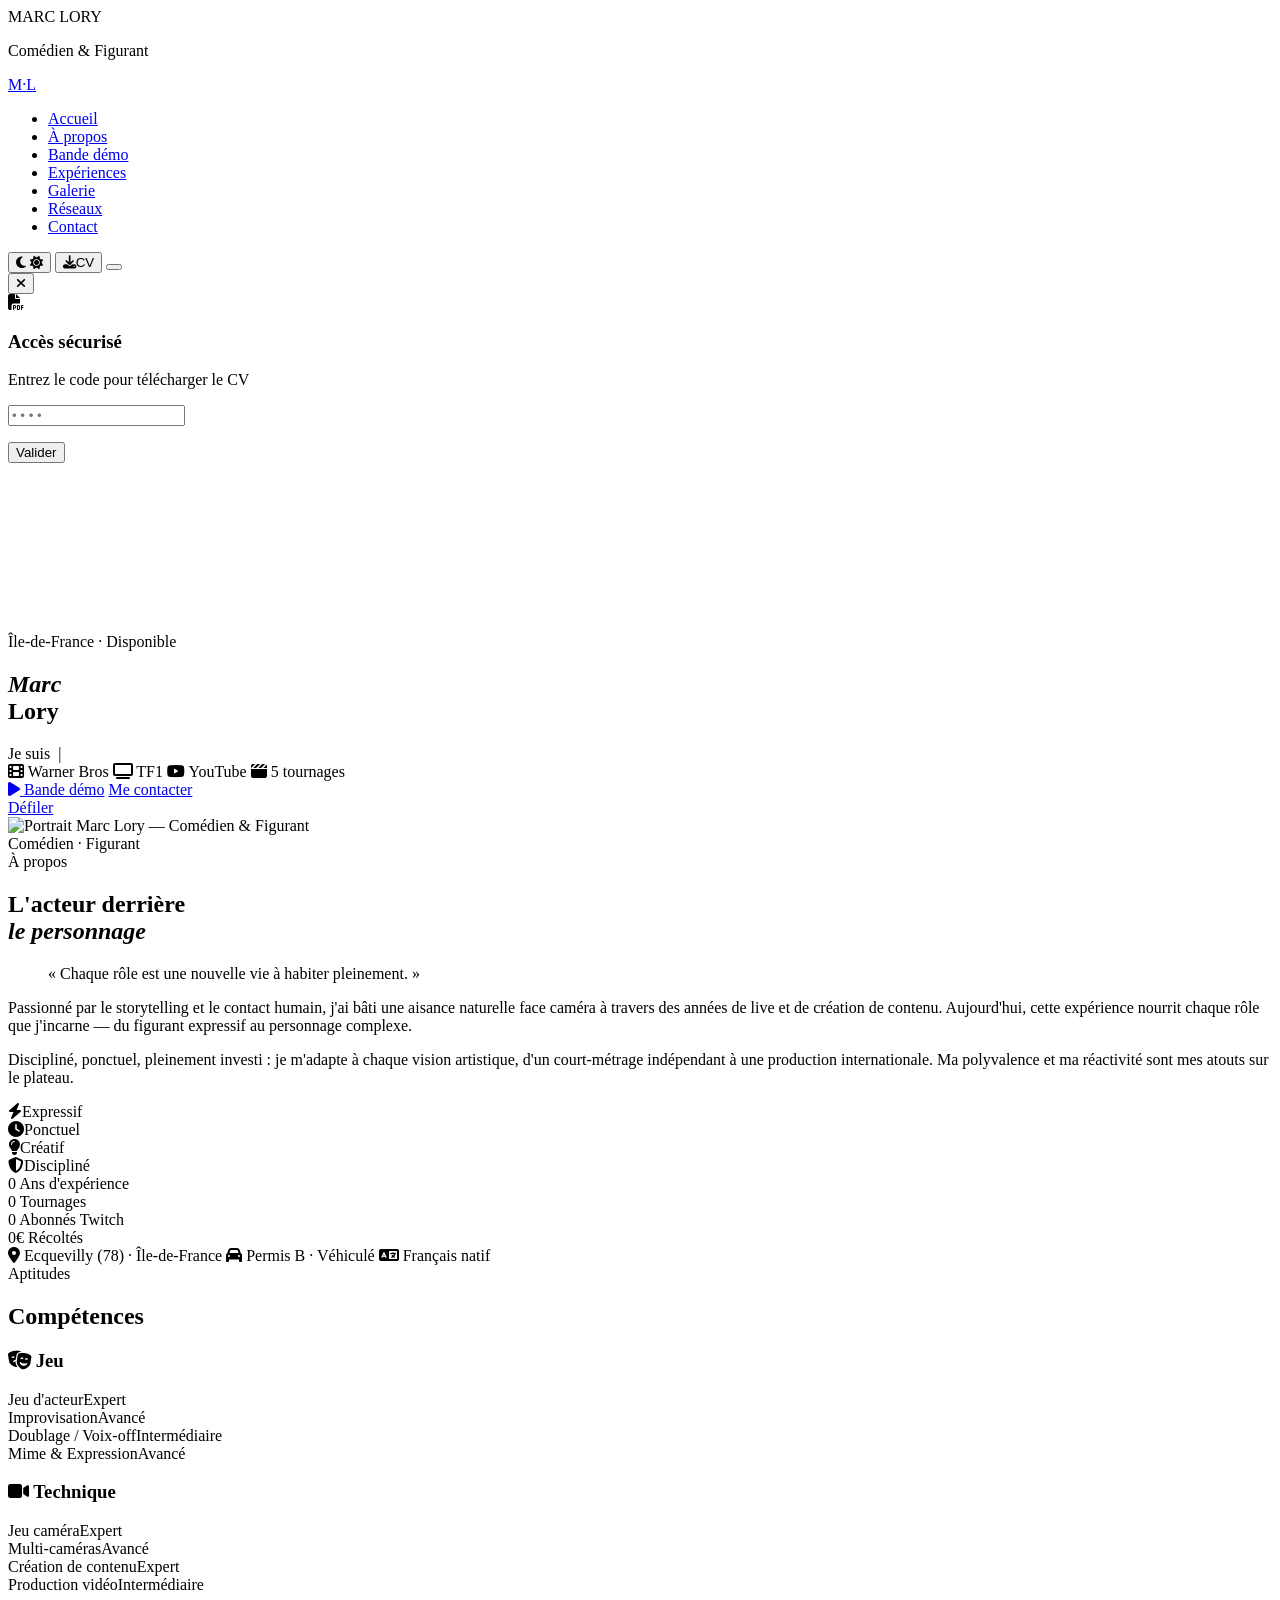
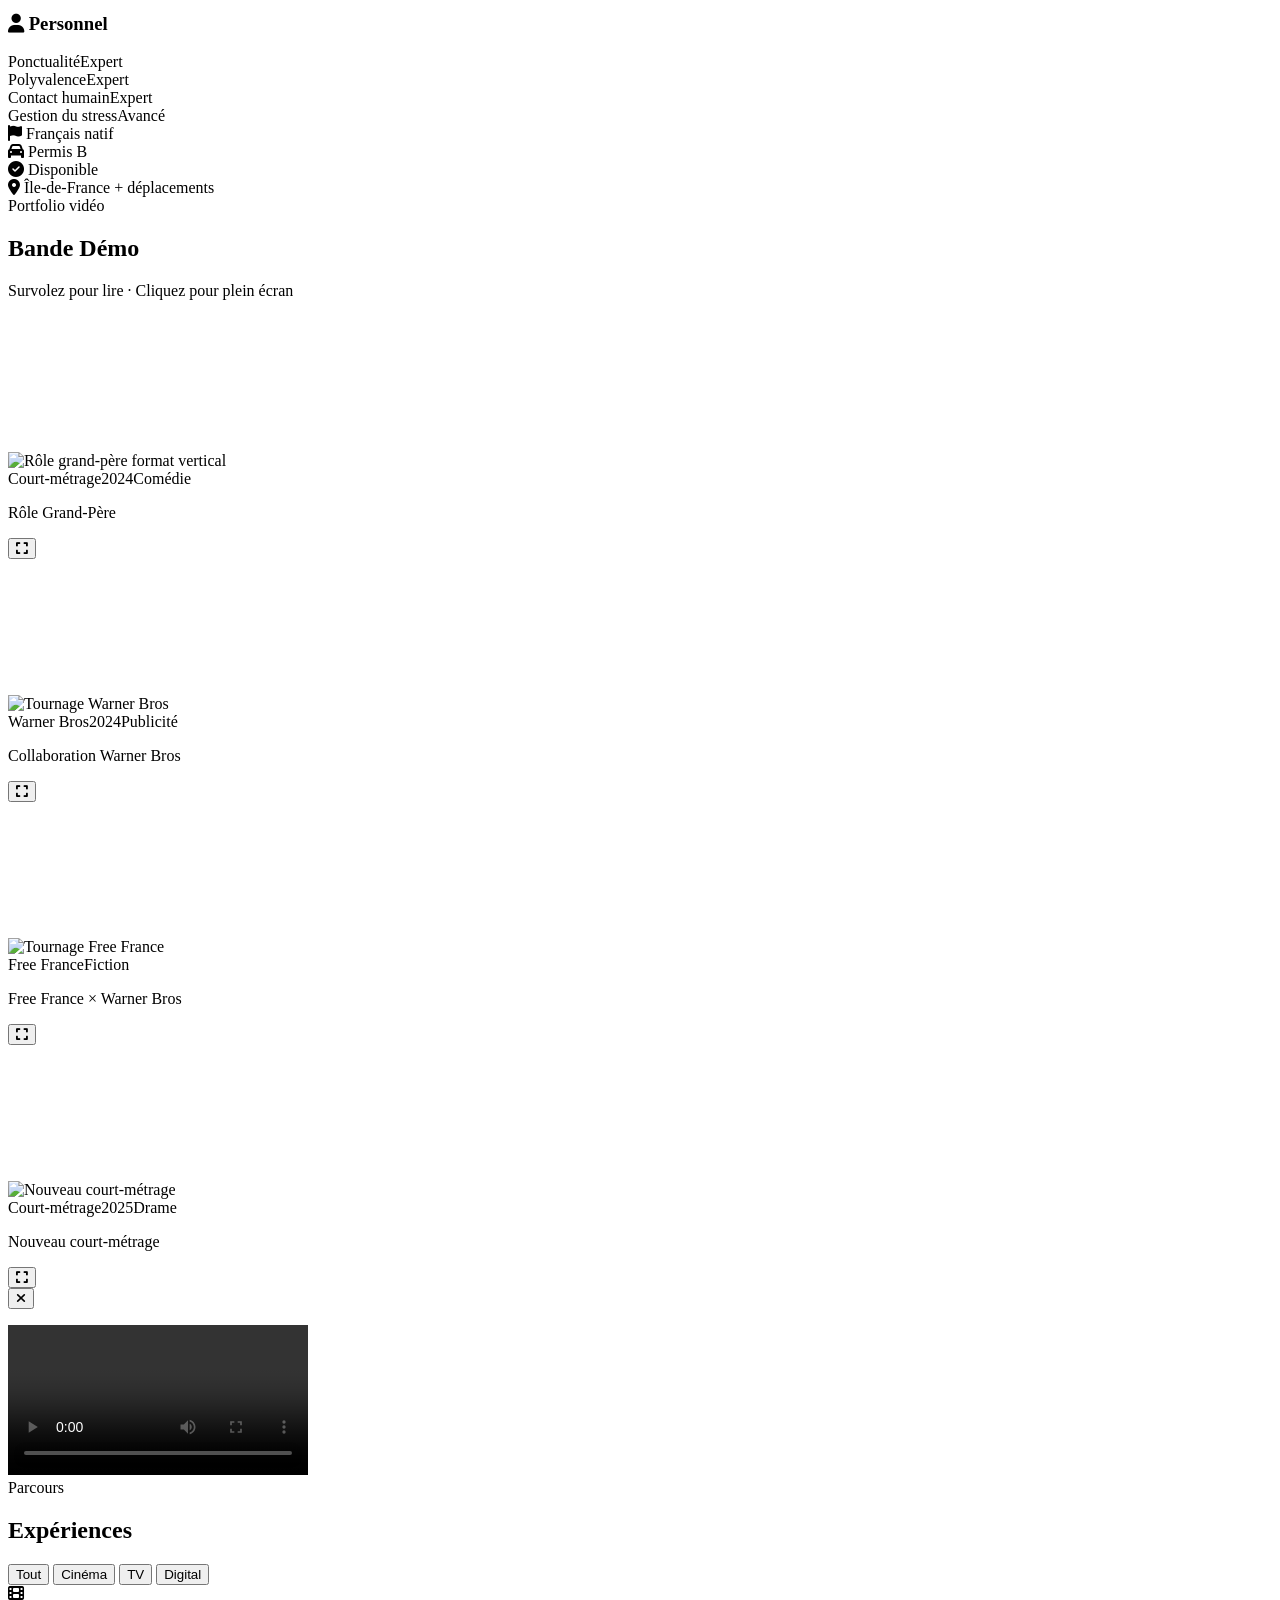
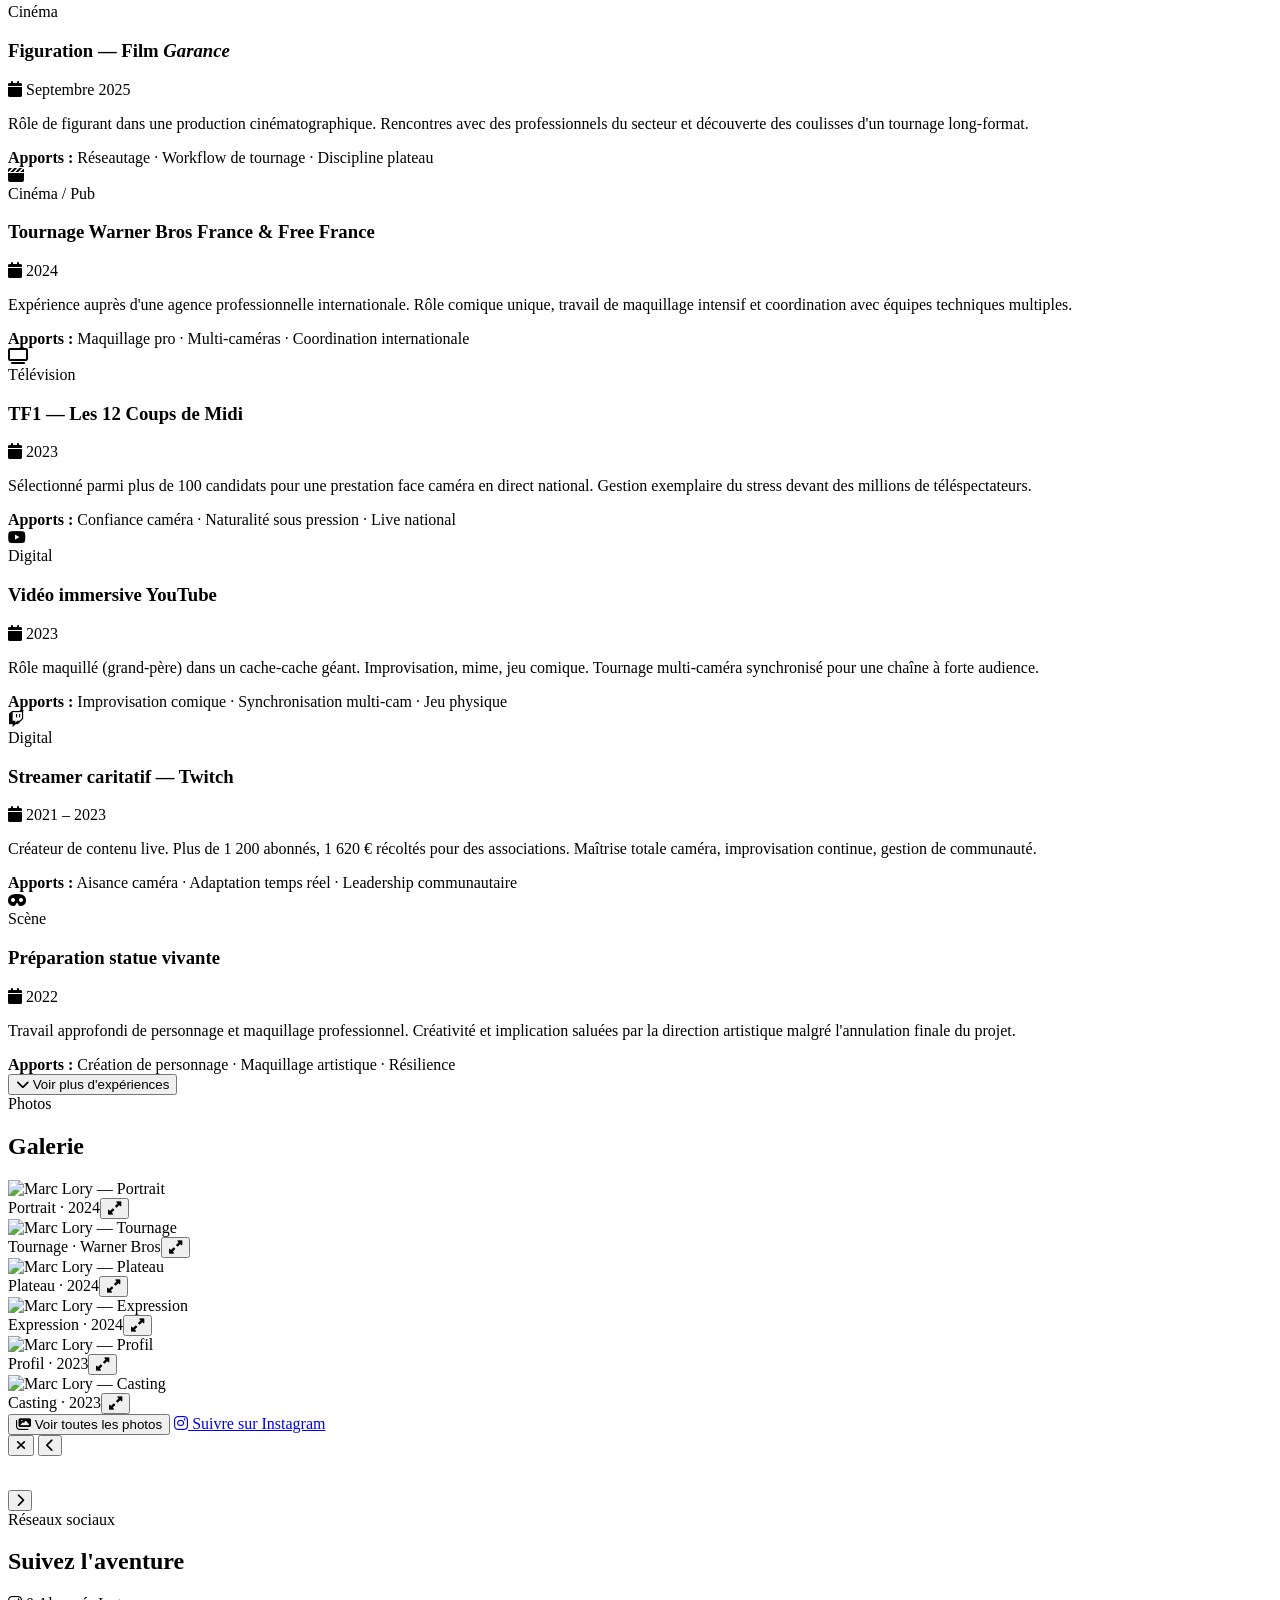
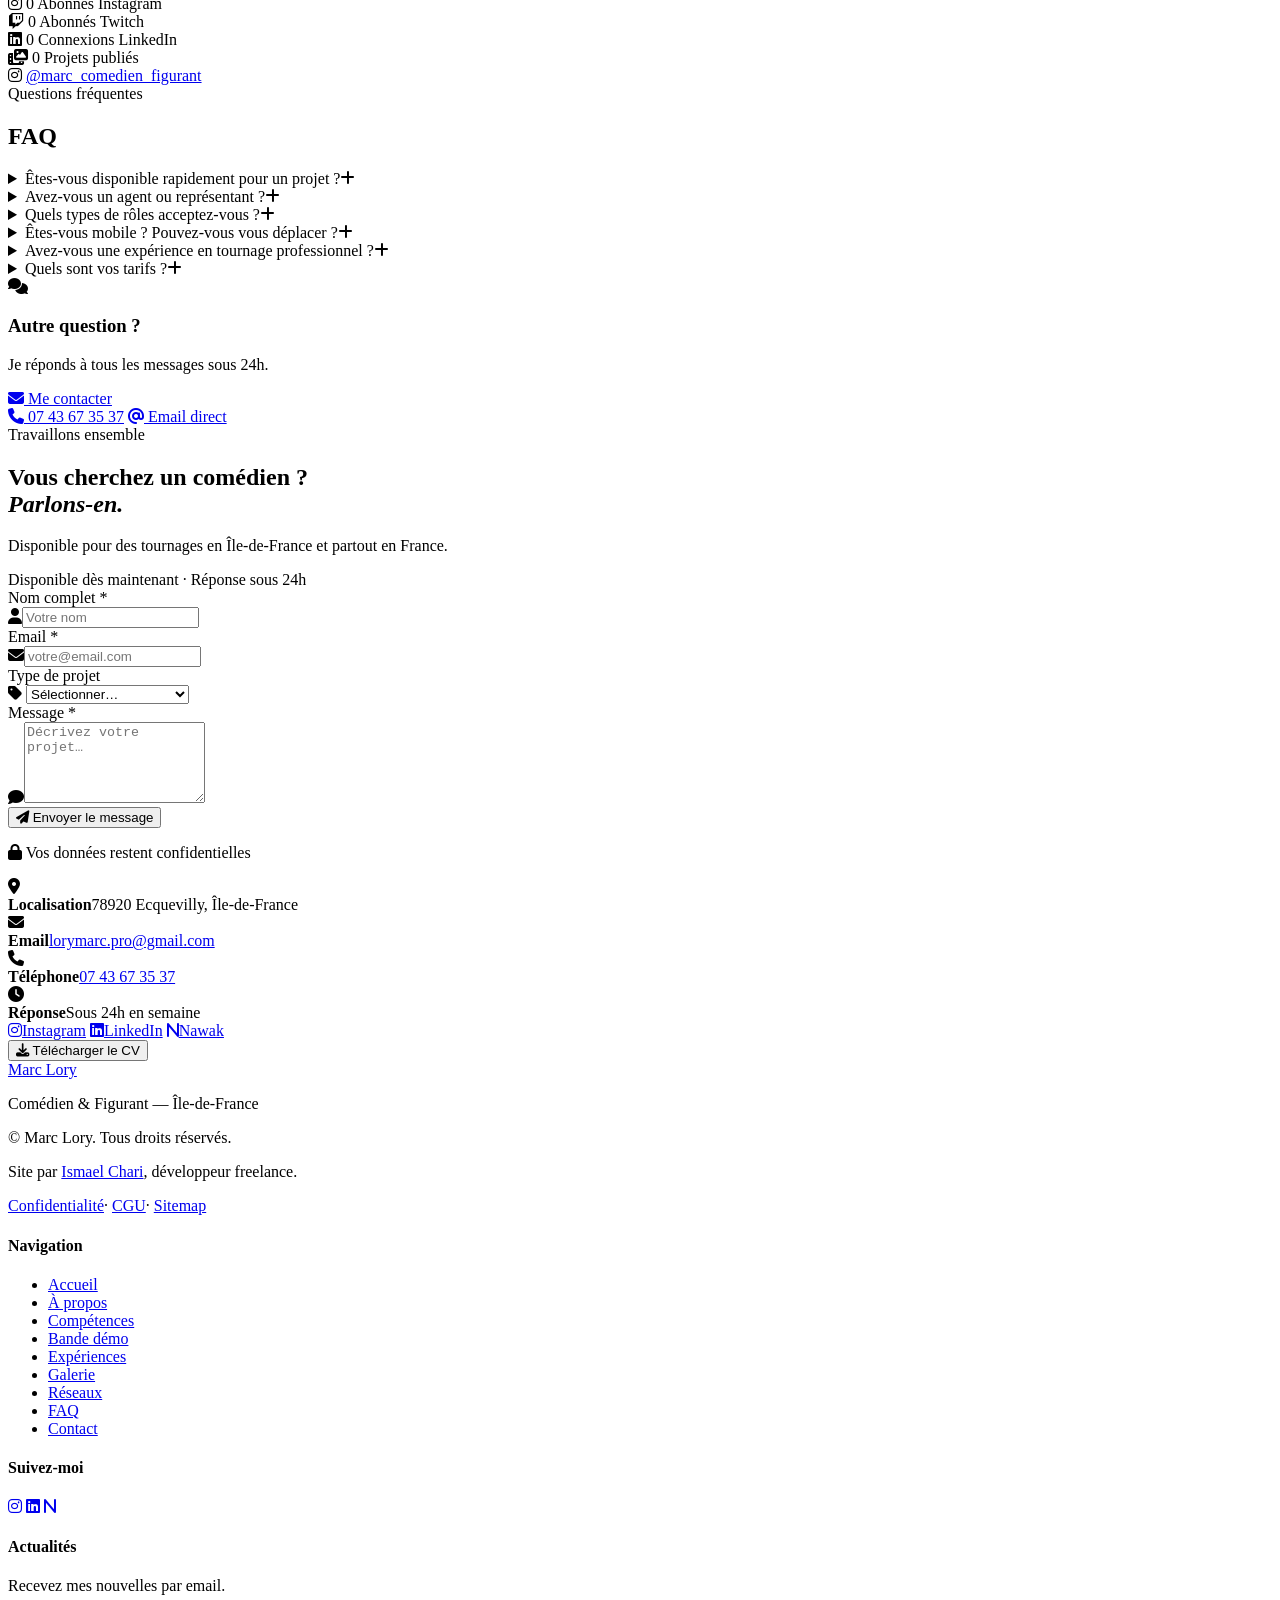
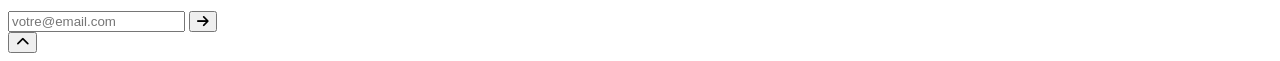
==== index.html @ 4b37d05a "Update index.html" ====
<!DOCTYPE html>
<html lang="fr">
<head>
  <!-- Google Tag Manager -->
  <script>(function(w,d,s,l,i){w[l]=w[l]||[];w[l].push({'gtm.start':new Date().getTime(),event:'gtm.js'});var f=d.getElementsByTagName(s)[0],j=d.createElement(s),dl=l!='dataLayer'?'&l='+l:'';j.async=true;j.src='https://www.googletagmanager.com/gtm.js?id='+i+dl;f.parentNode.insertBefore(j,f);})(window,document,'script','dataLayer','GTM-53H9HRQK');</script>

  <meta charset="UTF-8">
  <meta name="viewport" content="width=device-width, initial-scale=1.0">
  <title>Marc Lory — Comédien & Figurant | Site officiel</title>
  <meta name="description" content="Marc Lory, comédien et figurant basé en Île-de-France. Cinéma, publicité, TV. Expériences Warner Bros, TF1, YouTube.">
  <link rel="canonical" href="https://lory-marc.fr/">
  <link rel="shortcut icon" href="logo.webp" type="image/x-icon">

  <!-- OG / Twitter -->
  <meta property="og:title" content="Marc Lory — Comédien & Figurant">
  <meta property="og:description" content="Portfolio de Marc Lory, comédien et figurant. Expériences Warner Bros, TF1, cinéma indépendant.">
  <meta property="og:image" content="https://lory-marc.fr/Photo portrait - LORY Marc_1753948731388.jpg">
  <meta property="og:url" content="https://lory-marc.fr/">
  <meta property="og:type" content="website">
  <meta name="twitter:card" content="summary_large_image">

  <!-- Schema.org -->
  <script type="application/ld+json">{"@context":"https://schema.org","@type":"Person","name":"Marc Lory","jobTitle":"Comédien et Figurant","url":"https://lory-marc.fr","email":"lorymarc.pro@gmail.com","telephone":"+33743673537","address":{"@type":"PostalAddress","addressLocality":"Ecquevilly","postalCode":"78920","addressCountry":"FR"},"sameAs":["https://www.instagram.com/marc_comedien_figurant","https://www.linkedin.com/in/marc-l-938655214"]}</script>

  <!-- Fonts -->
  <link rel="preconnect" href="https://fonts.googleapis.com">
  <link rel="preconnect" href="https://fonts.gstatic.com" crossorigin>
  <link href="https://fonts.googleapis.com/css2?family=Playfair+Display:ital,wght@0,400;0,700;0,900;1,400;1,700&family=DM+Sans:wght@300;400;500;600&display=swap" rel="stylesheet">
  <link rel="stylesheet" href="https://cdnjs.cloudflare.com/ajax/libs/font-awesome/6.4.0/css/all.min.css">
  <link rel="stylesheet" href="style.css">
</head>
<body>
  <!-- GTM noscript -->
  <noscript><iframe src="https://www.googletagmanager.com/ns.html?id=GTM-53H9HRQK" height="0" width="0" style="display:none;visibility:hidden"></iframe></noscript>

  <!-- Custom cursor -->
  <div id="cursor-dot" aria-hidden="true"></div>
  <div id="cursor-ring" aria-hidden="true"></div>

  <!-- Loader -->
  <div id="loader" aria-hidden="true">
    <div class="loader-content">
      <div class="loader-name">
        <span class="ln-first">MARC</span>
        <span class="ln-sep" aria-hidden="true"></span>
        <span class="ln-last">LORY</span>
      </div>
      <div class="loader-bar-wrap"><div class="loader-bar-fill"></div></div>
      <p class="loader-sub">Comédien &amp; Figurant</p>
    </div>
  </div>

  <!-- Scroll progress -->
  <div class="scroll-progress" aria-hidden="true"></div>

  <!-- ═══════════════ NAVBAR ═══════════════ -->
  <header id="site-header">
    <nav class="navbar" role="navigation" aria-label="Navigation principale">
      <a href="#hero" class="nav-logo">
        <span class="nl-first">M</span><span class="nl-dot">·</span><span class="nl-last">L</span>
      </a>
      <ul class="nav-menu" role="list">
        <li><a href="#hero"        class="nav-link">Accueil</a></li>
        <li><a href="#about"       class="nav-link">À propos</a></li>
        <li><a href="#showreel"    class="nav-link">Bande démo</a></li>
        <li><a href="#experiences" class="nav-link">Expériences</a></li>
        <li><a href="#gallery"     class="nav-link">Galerie</a></li>
        <li><a href="#social"      class="nav-link">Réseaux</a></li>
        <li><a href="#contact"     class="nav-link">Contact</a></li>
      </ul>
      <div class="nav-actions">
        <button id="theme-toggle" class="icon-btn" aria-label="Changer le thème">
          <i class="fas fa-moon icon-dark"></i>
          <i class="fas fa-sun icon-light"></i>
        </button>
        <button id="cv-btn" class="btn btn-gold" aria-label="Télécharger CV">
          <i class="fas fa-download"></i><span>CV</span>
        </button>
        <button class="hamburger" aria-label="Menu" aria-expanded="false">
          <span></span><span></span><span></span>
        </button>
      </div>
    </nav>
  </header>

  <!-- CV Popup -->
  <div class="popup-overlay" id="popup-overlay" role="dialog" aria-modal="true" aria-labelledby="popup-title">
    <div class="popup">
      <button class="popup-close" id="popup-cancel" aria-label="Fermer"><i class="fas fa-times"></i></button>
      <div class="popup-icon"><i class="fas fa-file-pdf"></i></div>
      <h3 id="popup-title">Accès sécurisé</h3>
      <p>Entrez le code pour télécharger le CV</p>
      <input type="password" id="code-input" placeholder="• • • •" autocomplete="off" aria-label="Code d'accès">
      <p id="error-msg" role="alert" aria-live="polite"></p>
      <button id="popup-submit" class="btn btn-gold btn-full">Valider</button>
    </div>
  </div>
  <div id="toast-wrap" aria-live="polite"></div>

  <main>

    <!-- ═══════════════ 01 HERO ═══════════════ -->
    <section id="hero" class="hero">
      <div class="grain" aria-hidden="true"></div>
      <!-- Hero background: theatre image from Unsplash (libre de droits) as fallback, video if available -->
      <div class="hero-bg" aria-hidden="true">
        <img
          class="hero-bg-img"
          src="https://images.unsplash.com/photo-1503095396549-807759245b35?w=1920&q=80&auto=format&fit=crop"
          alt=""
          loading="eager"
        >
        <video class="hero-video" autoplay muted loop playsinline preload="none">
          <source src="grandpere.mp4" type="video/mp4">
        </video>
      </div>
      <div class="hero-overlay" aria-hidden="true"></div>
      <div class="hero-content">
        <p class="hero-eyebrow rh" style="--d:.1s">
          <span class="he-dot" aria-hidden="true"></span>Île-de-France · Disponible
        </p>
        <h1 class="hero-title rh" style="--d:.3s">
          <em>Marc</em><br><span class="ht-last">Lory</span>
        </h1>
        <div class="hero-typewriter rh" style="--d:.55s">
          <span class="tw-prefix">Je suis&nbsp;</span>
          <span id="tw-text"></span><span class="tw-cursor" aria-hidden="true">|</span>
        </div>
        <div class="hero-badges rh" style="--d:.8s">
          <span class="badge"><i class="fas fa-film"></i> Warner Bros</span>
          <span class="badge"><i class="fas fa-tv"></i> TF1</span>
          <span class="badge"><i class="fab fa-youtube"></i> YouTube</span>
          <span class="badge"><i class="fas fa-clapperboard"></i> 5 tournages</span>
        </div>
        <div class="hero-cta rh" style="--d:1.05s">
          <a href="#showreel" class="btn btn-gold btn-lg"><i class="fas fa-play"></i> Bande démo</a>
          <a href="#contact" class="btn btn-ghost btn-lg">Me contacter</a>
        </div>
      </div>
      <a href="#about" class="hero-scroll" aria-label="Défiler vers À propos">
        <span>Défiler</span>
        <div class="hs-line"></div>
        <div class="hs-arrow" aria-hidden="true"></div>
      </a>
    </section>

    <!-- ═══════════════ 02 ABOUT ═══════════════ -->
    <section id="about" class="about-section">
      <div class="about-inner container">
        <!-- Photo -->
        <div class="about-visual reveal">
          <div class="about-photo-frame">
            <img
              src="Photo portrait - LORY Marc_1753948731388.jpg"
              alt="Portrait Marc Lory — Comédien & Figurant"
              loading="lazy"
              width="480"
              height="600"
            >
            <div class="apf-line apf-line-v" aria-hidden="true"></div>
            <div class="apf-line apf-line-h" aria-hidden="true"></div>
            <div class="apf-label" aria-hidden="true">Comédien · Figurant</div>
          </div>
        </div>

        <!-- Text -->
        <div class="about-text reveal" data-delay="120">
          <span class="section-label">À propos</span>
          <h2>L'acteur derrière<br><em>le personnage</em></h2>
          <blockquote class="about-quote">
            « Chaque rôle est une nouvelle vie à habiter pleinement. »
          </blockquote>
          <p class="about-bio">
            Passionné par le storytelling et le contact humain, j'ai bâti une aisance naturelle face caméra à travers des années de live et de création de contenu. Aujourd'hui, cette expérience nourrit chaque rôle que j'incarne — du figurant expressif au personnage complexe.
          </p>
          <p class="about-bio">
            Discipliné, ponctuel, pleinement investi : je m'adapte à chaque vision artistique, d'un court-métrage indépendant à une production internationale. Ma polyvalence et ma réactivité sont mes atouts sur le plateau.
          </p>

          <!-- Traits -->
          <div class="about-traits">
            <div class="trait"><i class="fas fa-bolt"></i><span>Expressif</span></div>
            <div class="trait"><i class="fas fa-clock"></i><span>Ponctuel</span></div>
            <div class="trait"><i class="fas fa-lightbulb"></i><span>Créatif</span></div>
            <div class="trait"><i class="fas fa-shield-alt"></i><span>Discipliné</span></div>
          </div>

          <!-- Stats -->
          <div class="about-stats">
            <div class="stat-item">
              <span class="stat-num" data-target="3">0</span>
              <span class="stat-lbl">Ans d'expérience</span>
            </div>
            <div class="stat-sep" aria-hidden="true"></div>
            <div class="stat-item">
              <span class="stat-num" data-target="5">0</span>
              <span class="stat-lbl">Tournages</span>
            </div>
            <div class="stat-sep" aria-hidden="true"></div>
            <div class="stat-item">
              <span class="stat-num" data-target="1200">0</span>
              <span class="stat-lbl">Abonnés Twitch</span>
            </div>
            <div class="stat-sep" aria-hidden="true"></div>
            <div class="stat-item">
              <span class="stat-num" data-target="1960">0</span><span class="stat-euro">€</span>
              <span class="stat-lbl">Récoltés</span>
            </div>
          </div>

          <!-- Meta -->
          <div class="about-meta">
            <span><i class="fas fa-map-marker-alt"></i> Ecquevilly (78) · Île-de-France</span>
            <span><i class="fas fa-car"></i> Permis B · Véhiculé</span>
            <span><i class="fas fa-language"></i> Français natif</span>
          </div>
        </div>
      </div>
    </section>

    <!-- ═══════════════ 03 SKILLS ═══════════════ -->
    <section id="skills" class="section skills-section">
      <div class="container">
        <div class="section-header reveal">
          <span class="section-label">Aptitudes</span>
          <h2>Compétences</h2>
        </div>
        <div class="skills-cols">
          <div class="skills-col reveal">
            <h3 class="skills-col-title"><i class="fas fa-theater-masks"></i> Jeu</h3>
            <div class="skill-tag-grid">
              <div class="skill-tag" data-detail="Interprétation de personnages complexes, travail d'incarnation profond.">
                <span class="st-name">Jeu d'acteur</span><span class="st-level expert">Expert</span>
              </div>
              <div class="skill-tag" data-detail="Réactivité et créativité spontanée sur plateau.">
                <span class="st-name">Improvisation</span><span class="st-level avance">Avancé</span>
              </div>
              <div class="skill-tag" data-detail="Voix posée, articulation claire, registres variés.">
                <span class="st-name">Doublage / Voix-off</span><span class="st-level inter">Intermédiaire</span>
              </div>
              <div class="skill-tag" data-detail="Expressions faciales, corps comme outil narratif.">
                <span class="st-name">Mime & Expression</span><span class="st-level avance">Avancé</span>
              </div>
            </div>
          </div>
          <div class="skills-col reveal" data-delay="100">
            <h3 class="skills-col-title"><i class="fas fa-video"></i> Technique</h3>
            <div class="skill-tag-grid">
              <div class="skill-tag" data-detail="Maîtrise des codes caméra, placement, axe, regards.">
                <span class="st-name">Jeu caméra</span><span class="st-level expert">Expert</span>
              </div>
              <div class="skill-tag" data-detail="Gestion de plusieurs flux caméra simultanément.">
                <span class="st-name">Multi-caméras</span><span class="st-level avance">Avancé</span>
              </div>
              <div class="skill-tag" data-detail="Création, montage, diffusion live de contenu vidéo.">
                <span class="st-name">Création de contenu</span><span class="st-level expert">Expert</span>
              </div>
              <div class="skill-tag" data-detail="Connaissance des workflows de tournage professionnel.">
                <span class="st-name">Production vidéo</span><span class="st-level inter">Intermédiaire</span>
              </div>
            </div>
          </div>
          <div class="skills-col reveal" data-delay="200">
            <h3 class="skills-col-title"><i class="fas fa-user"></i> Personnel</h3>
            <div class="skill-tag-grid">
              <div class="skill-tag" data-detail="Toujours à l'heure, fiable en toutes circonstances.">
                <span class="st-name">Ponctualité</span><span class="st-level expert">Expert</span>
              </div>
              <div class="skill-tag" data-detail="Capacité à s'adapter à tout contexte, rôle ou équipe.">
                <span class="st-name">Polyvalence</span><span class="st-level expert">Expert</span>
              </div>
              <div class="skill-tag" data-detail="Interaction naturelle, gestion de communauté live.">
                <span class="st-name">Contact humain</span><span class="st-level expert">Expert</span>
              </div>
              <div class="skill-tag" data-detail="Résistance au stress, concentration sous pression.">
                <span class="st-name">Gestion du stress</span><span class="st-level avance">Avancé</span>
              </div>
            </div>
          </div>
        </div>
        <div class="skills-infos reveal">
          <div class="info-pill"><i class="fas fa-flag"></i> Français natif</div>
          <div class="info-pill"><i class="fas fa-car"></i> Permis B</div>
          <div class="info-pill"><i class="fas fa-check-circle"></i> Disponible</div>
          <div class="info-pill"><i class="fas fa-map-marker-alt"></i> Île-de-France + déplacements</div>
        </div>
        <div class="skill-tooltip" id="skill-tooltip" aria-live="polite"></div>
      </div>
    </section>

    <!-- ═══════════════ 04 SHOWREEL / BANDE DÉMO ═══════════════ -->
    <section id="showreel" class="section showreel-section">
      <div class="container">
        <div class="section-header reveal">
          <span class="section-label">Portfolio vidéo</span>
          <h2>Bande Démo</h2>
        </div>
        <p class="section-intro reveal">Survolez pour lire · Cliquez pour plein écran</p>
      </div>
      <div class="bento-grid reveal">
        <!-- Tall item -->
        <div class="bento-item bento-tall" data-video="grandpere.mp4" data-title="Rôle Grand-Père" data-tags="Court-métrage · 2024 · Comédie">
          <img src="minia-insta.jpg" alt="Rôle grand-père format vertical" loading="lazy" class="bento-thumb">
          <video src="grandpere.mp4" class="bento-video" loop muted playsinline preload="none"></video>
          <div class="bento-overlay">
            <div class="bento-tags"><span>Court-métrage</span><span>2024</span><span>Comédie</span></div>
            <p class="bento-title">Rôle Grand-Père</p>
            <button class="bento-play" aria-label="Voir en plein écran"><i class="fas fa-expand"></i></button>
          </div>
        </div>
        <!-- Mid items -->
        <div class="bento-item bento-mid" data-video="videolarge2.mp4" data-title="Collaboration Warner Bros" data-tags="Warner Bros · 2024 · Publicité">
          <img src="1image.jpg" alt="Tournage Warner Bros" loading="lazy" class="bento-thumb">
          <video src="videolarge2.mp4" class="bento-video" loop muted playsinline preload="none"></video>
          <div class="bento-overlay">
            <div class="bento-tags"><span>Warner Bros</span><span>2024</span><span>Publicité</span></div>
            <p class="bento-title">Collaboration Warner Bros</p>
            <button class="bento-play" aria-label="Voir en plein écran"><i class="fas fa-expand"></i></button>
          </div>
        </div>
        <div class="bento-item bento-mid" data-video="videolarge1.mp4" data-title="Free France × Warner Bros" data-tags="Free · Warner Bros · Fiction">
          <img src="2image.jpeg" alt="Tournage Free France" loading="lazy" class="bento-thumb">
          <video src="videolarge1.mp4" class="bento-video" loop muted playsinline preload="none"></video>
          <div class="bento-overlay">
            <div class="bento-tags"><span>Free France</span><span>Fiction</span></div>
            <p class="bento-title">Free France × Warner Bros</p>
            <button class="bento-play" aria-label="Voir en plein écran"><i class="fas fa-expand"></i></button>
          </div>
        </div>
        <!-- Wide item -->
        <div class="bento-item bento-wide" data-video="grandpere.mp4" data-title="Nouveau court-métrage" data-tags="Court-métrage · 2025 · Drame">
          <img src="minia-insta.jpg" alt="Nouveau court-métrage" loading="lazy" class="bento-thumb">
          <video src="grandpere.mp4" class="bento-video" loop muted playsinline preload="none"></video>
          <div class="bento-overlay">
            <div class="bento-tags"><span>Court-métrage</span><span>2025</span><span>Drame</span></div>
            <p class="bento-title">Nouveau court-métrage</p>
            <button class="bento-play" aria-label="Voir en plein écran"><i class="fas fa-expand"></i></button>
          </div>
        </div>
      </div>

      <!-- Video lightbox -->
      <div id="video-lb" role="dialog" aria-modal="true" aria-label="Lecteur vidéo">
        <button class="vlb-close" id="vlb-close" aria-label="Fermer"><i class="fas fa-times"></i></button>
        <div class="vlb-inner">
          <p class="vlb-title" id="vlb-title"></p>
          <div class="vlb-tags" id="vlb-tags"></div>
          <video id="vlb-video" controls playsinline></video>
        </div>
      </div>
    </section>

    <!-- ═══════════════ 05 EXPERIENCES ═══════════════ -->
    <section id="experiences" class="section exp-section">
      <div class="container">
        <div class="section-header reveal">
          <span class="section-label">Parcours</span>
          <h2>Expériences</h2>
        </div>
        <div class="exp-filters reveal">
          <button class="filter-btn active" data-filter="all">Tout</button>
          <button class="filter-btn" data-filter="cinema">Cinéma</button>
          <button class="filter-btn" data-filter="tv">TV</button>
          <button class="filter-btn" data-filter="digital">Digital</button>
        </div>
        <div class="timeline" id="timeline">
          <div class="timeline-line" aria-hidden="true"></div>

          <article class="tl-item reveal" data-cat="cinema">
            <div class="tl-marker"><i class="fas fa-film"></i></div>
            <div class="tl-card">
              <span class="tl-badge cinema">Cinéma</span>
              <h3>Figuration — Film <em>Garance</em></h3>
              <time class="tl-date"><i class="fas fa-calendar"></i> Septembre 2025</time>
              <p>Rôle de figurant dans une production cinématographique. Rencontres avec des professionnels du secteur et découverte des coulisses d'un tournage long-format.</p>
              <div class="tl-learn"><strong>Apports :</strong> Réseautage · Workflow de tournage · Discipline plateau</div>
            </div>
          </article>

          <article class="tl-item reveal" data-cat="cinema" data-delay="80">
            <div class="tl-marker"><i class="fas fa-clapperboard"></i></div>
            <div class="tl-card">
              <span class="tl-badge cinema">Cinéma / Pub</span>
              <h3>Tournage Warner Bros France &amp; Free France</h3>
              <time class="tl-date"><i class="fas fa-calendar"></i> 2024</time>
              <p>Expérience auprès d'une agence professionnelle internationale. Rôle comique unique, travail de maquillage intensif et coordination avec équipes techniques multiples.</p>
              <div class="tl-learn"><strong>Apports :</strong> Maquillage pro · Multi-caméras · Coordination internationale</div>
            </div>
          </article>

          <article class="tl-item reveal" data-cat="tv" data-delay="160">
            <div class="tl-marker"><i class="fas fa-tv"></i></div>
            <div class="tl-card">
              <span class="tl-badge tv">Télévision</span>
              <h3>TF1 — Les 12 Coups de Midi</h3>
              <time class="tl-date"><i class="fas fa-calendar"></i> 2023</time>
              <p>Sélectionné parmi plus de 100 candidats pour une prestation face caméra en direct national. Gestion exemplaire du stress devant des millions de téléspectateurs.</p>
              <div class="tl-learn"><strong>Apports :</strong> Confiance caméra · Naturalité sous pression · Live national</div>
            </div>
          </article>

          <article class="tl-item reveal" data-cat="digital" data-delay="240">
            <div class="tl-marker"><i class="fab fa-youtube"></i></div>
            <div class="tl-card">
              <span class="tl-badge digital">Digital</span>
              <h3>Vidéo immersive YouTube</h3>
              <time class="tl-date"><i class="fas fa-calendar"></i> 2023</time>
              <p>Rôle maquillé (grand-père) dans un cache-cache géant. Improvisation, mime, jeu comique. Tournage multi-caméra synchronisé pour une chaîne à forte audience.</p>
              <div class="tl-learn"><strong>Apports :</strong> Improvisation comique · Synchronisation multi-cam · Jeu physique</div>
            </div>
          </article>

          <article class="tl-item reveal tl-hidden" data-cat="digital" data-delay="320">
            <div class="tl-marker"><i class="fab fa-twitch"></i></div>
            <div class="tl-card">
              <span class="tl-badge digital">Digital</span>
              <h3>Streamer caritatif — Twitch</h3>
              <time class="tl-date"><i class="fas fa-calendar"></i> 2021 – 2023</time>
              <p>Créateur de contenu live. Plus de 1 200 abonnés, 1 620 € récoltés pour des associations. Maîtrise totale caméra, improvisation continue, gestion de communauté.</p>
              <div class="tl-learn"><strong>Apports :</strong> Aisance caméra · Adaptation temps réel · Leadership communautaire</div>
            </div>
          </article>

          <article class="tl-item reveal tl-hidden" data-cat="cinema" data-delay="400">
            <div class="tl-marker"><i class="fas fa-mask"></i></div>
            <div class="tl-card">
              <span class="tl-badge cinema">Scène</span>
              <h3>Préparation statue vivante</h3>
              <time class="tl-date"><i class="fas fa-calendar"></i> 2022</time>
              <p>Travail approfondi de personnage et maquillage professionnel. Créativité et implication saluées par la direction artistique malgré l'annulation finale du projet.</p>
              <div class="tl-learn"><strong>Apports :</strong> Création de personnage · Maquillage artistique · Résilience</div>
            </div>
          </article>
        </div>
        <div class="exp-more reveal">
          <button id="exp-more-btn" class="btn btn-outline">
            <i class="fas fa-chevron-down"></i> Voir plus d'expériences
          </button>
        </div>
      </div>
    </section>

    <!-- ═══════════════ 06 GALLERY ═══════════════ -->
    <section id="gallery" class="section gallery-section">
      <div class="container">
        <div class="section-header reveal">
          <span class="section-label">Photos</span>
          <h2>Galerie</h2>
        </div>
      </div>
      <div class="gallery-grid" id="gallery-grid">
        <div class="gallery-item reveal gi-tall"   data-index="0"><img src="1.jpg"          alt="Marc Lory — Portrait"    loading="lazy"><div class="gi-overlay"><span>Portrait · 2024</span><button class="gi-zoom" data-index="0" aria-label="Agrandir"><i class="fas fa-expand-alt"></i></button></div></div>
        <div class="gallery-item reveal gi-wide"   data-index="1" data-delay="60"><img src="2.jpg"   alt="Marc Lory — Tournage"    loading="lazy"><div class="gi-overlay"><span>Tournage · Warner Bros</span><button class="gi-zoom" data-index="1" aria-label="Agrandir"><i class="fas fa-expand-alt"></i></button></div></div>
        <div class="gallery-item reveal gi-square" data-index="2" data-delay="90"><img src="3.jpg"   alt="Marc Lory — Plateau"     loading="lazy"><div class="gi-overlay"><span>Plateau · 2024</span><button class="gi-zoom" data-index="2" aria-label="Agrandir"><i class="fas fa-expand-alt"></i></button></div></div>
        <div class="gallery-item reveal gi-square gallery-hidden" data-index="3" data-delay="80"><img src="4.jpg"  alt="Marc Lory — Expression"  loading="lazy"><div class="gi-overlay"><span>Expression · 2024</span><button class="gi-zoom" data-index="3" aria-label="Agrandir"><i class="fas fa-expand-alt"></i></button></div></div>
        <div class="gallery-item reveal gi-tall   gallery-hidden" data-index="4" data-delay="140"><img src="5.jpg" alt="Marc Lory — Profil"       loading="lazy"><div class="gi-overlay"><span>Profil · 2023</span><button class="gi-zoom" data-index="4" aria-label="Agrandir"><i class="fas fa-expand-alt"></i></button></div></div>
        <div class="gallery-item reveal gi-wide   gallery-hidden" data-index="5" data-delay="180"><img src="6.jpg" alt="Marc Lory — Casting"      loading="lazy"><div class="gi-overlay"><span>Casting · 2023</span><button class="gi-zoom" data-index="5" aria-label="Agrandir"><i class="fas fa-expand-alt"></i></button></div></div>
      </div>
      <div class="gallery-actions container reveal">
        <button id="gallery-more-btn" class="btn btn-outline"><i class="fas fa-images"></i> Voir toutes les photos</button>
        <a href="https://www.instagram.com/marc_comedien_figurant" target="_blank" rel="noopener" class="btn btn-insta"><i class="fab fa-instagram"></i> Suivre sur Instagram</a>
      </div>
    </section>

    <!-- Photo lightbox -->
    <div id="lightbox" role="dialog" aria-modal="true" aria-label="Galerie photo">
      <button class="lb-close" id="lb-close" aria-label="Fermer"><i class="fas fa-times"></i></button>
      <button class="lb-prev"  id="lb-prev"  aria-label="Précédent"><i class="fas fa-chevron-left"></i></button>
      <div class="lb-content">
        <img id="lb-img" src="" alt="">
        <p class="lb-counter" id="lb-counter"></p>
      </div>
      <button class="lb-next"  id="lb-next"  aria-label="Suivant"><i class="fas fa-chevron-right"></i></button>
    </div>

    <!-- ═══════════════ 07 SOCIAL / INSTAGRAM ═══════════════ -->
    <section id="social" class="section social-section">
      <div class="container">
        <div class="section-header reveal">
          <span class="section-label">Réseaux sociaux</span>
          <h2>Suivez l'aventure</h2>
        </div>

        <!-- Counters -->
        <div class="social-counters reveal">
          <div class="sc-card">
            <i class="fab fa-instagram sc-icon"></i>
            <span class="sc-num" data-target="33">0</span>
            <span class="sc-lbl">Abonnés Instagram</span>
          </div>
          <div class="sc-card">
            <i class="fab fa-twitch sc-icon"></i>
            <span class="sc-num" data-target="1200">0</span>
            <span class="sc-lbl">Abonnés Twitch</span>
          </div>
          <div class="sc-card">
            <i class="fab fa-linkedin sc-icon"></i>
            <span class="sc-num" data-target="300">0</span>
            <span class="sc-lbl">Connexions LinkedIn</span>
          </div>
          <div class="sc-card">
            <i class="fas fa-photo-film sc-icon"></i>
            <span class="sc-num" data-target="4">0</span>
            <span class="sc-lbl">Projets publiés</span>
          </div>
        </div>

        <!-- Instagram feed real posts -->
        <div class="insta-feed reveal">
          <div class="insta-header">
            <i class="fab fa-instagram"></i>
            <a href="https://www.instagram.com/marc_comedien_figurant" target="_blank" rel="noopener">@marc_comedien_figurant</a>
          </div>
          <!-- Elfsight Instagram Feed | Untitled Instagram Feed -->
          <script src="https://elfsightcdn.com/platform.js" async></script>
          <div class="elfsight-app-fa7228fc-3eec-44c4-848d-fa5121a30666" data-elfsight-app-lazy></div>
        </div>
      </div>
    </section>

    <!-- ═══════════════ 09 FAQ ═══════════════ -->
    <section id="faq" class="section faq-section">
      <div class="container">
        <div class="section-header reveal">
          <span class="section-label">Questions fréquentes</span>
          <h2>FAQ</h2>
        </div>
        <div class="faq-grid">
          <div class="faq-list reveal">
            <details class="faq-item">
              <summary class="faq-q">Êtes-vous disponible rapidement pour un projet ?<span class="faq-icon" aria-hidden="true"><i class="fas fa-plus"></i></span></summary>
              <div class="faq-a"><p>Oui, je suis disponible pour des projets à très court préavis. Je peux me libérer en 24 à 48h selon les besoins du tournage. Contactez-moi directement pour vérifier mes disponibilités précises.</p></div>
            </details>
            <details class="faq-item">
              <summary class="faq-q">Avez-vous un agent ou représentant ?<span class="faq-icon" aria-hidden="true"><i class="fas fa-plus"></i></span></summary>
              <div class="faq-a"><p>Je travaille actuellement en direct via mon profil Nawak et ce portfolio. Je suis joignable directement par email ou téléphone pour toute proposition, ce qui facilite les échanges et accélère la prise de décision.</p></div>
            </details>
            <details class="faq-item">
              <summary class="faq-q">Quels types de rôles acceptez-vous ?<span class="faq-icon" aria-hidden="true"><i class="fas fa-plus"></i></span></summary>
              <div class="faq-a"><p>Je suis polyvalent : figuration simple, rôles avec texte, rôles comiques, dramatiques, doublure. Cinéma, télévision, publicité, web et événementiel. Aucun projet n'est trop petit ou trop grand.</p></div>
            </details>
            <details class="faq-item">
              <summary class="faq-q">Êtes-vous mobile ? Pouvez-vous vous déplacer ?<span class="faq-icon" aria-hidden="true"><i class="fas fa-plus"></i></span></summary>
              <div class="faq-a"><p>Oui. Basé à Ecquevilly (78), je suis véhiculé et titulaire du permis B. Je peux me déplacer sur toute l'Île-de-France et en France selon les projets.</p></div>
            </details>
            <details class="faq-item">
              <summary class="faq-q">Avez-vous une expérience en tournage professionnel ?<span class="faq-icon" aria-hidden="true"><i class="fas fa-plus"></i></span></summary>
              <div class="faq-a"><p>Oui. J'ai participé à des productions avec Warner Bros France, Free France, TF1 et plusieurs courts-métrages indépendants. Je connais les codes du plateau : discipline, silence, placement caméra, hiérarchie d'équipe.</p></div>
            </details>
            <details class="faq-item">
              <summary class="faq-q">Quels sont vos tarifs ?<span class="faq-icon" aria-hidden="true"><i class="fas fa-plus"></i></span></summary>
              <div class="faq-a"><p>Mes tarifs dépendent du type de projet, de la durée et des droits d'exploitation. Je suis ouvert à la discussion et m'adapte aux budgets des productions indépendantes. Contactez-moi pour un devis personnalisé.</p></div>
            </details>
          </div>
          <div class="faq-cta reveal" data-delay="150">
            <div class="faq-cta-inner">
              <div class="faq-cta-icon"><i class="fas fa-comments"></i></div>
              <h3>Autre question ?</h3>
              <p>Je réponds à tous les messages sous 24h.</p>
              <a href="#contact" class="btn btn-gold btn-full"><i class="fas fa-envelope"></i> Me contacter</a>
              <div class="faq-quick">
                <a href="tel:+33743673537"><i class="fas fa-phone"></i> 07 43 67 35 37</a>
                <a href="mailto:lorymarc.pro@gmail.com"><i class="fas fa-at"></i> Email direct</a>
              </div>
            </div>
          </div>
        </div>
      </div>
    </section>

    <!-- ═══════════════ 10 CONTACT ═══════════════ -->
    <section id="contact" class="contact-section">
      <div class="grain" aria-hidden="true"></div>
      <div class="contact-inner container">
        <div class="contact-headline reveal">
          <span class="section-label">Travaillons ensemble</span>
          <h2>Vous cherchez un comédien ?<br><em>Parlons-en.</em></h2>
          <p>Disponible pour des tournages en Île-de-France et partout en France.</p>
          <div class="contact-status">
            <span class="status-dot" aria-label="Disponible"></span>Disponible dès maintenant · Réponse sous 24h
          </div>
        </div>
        <div class="contact-grid">
          <div class="contact-form-wrap reveal">
            <form action="https://formspree.io/f/xblkqabr" method="post" id="contact-form" novalidate>
              <div class="form-row">
                <label for="c-name">Nom complet *</label>
                <div class="form-field"><i class="fas fa-user"></i><input type="text" id="c-name" name="name" placeholder="Votre nom" required autocomplete="name"></div>
                <span class="field-err" id="err-name"></span>
              </div>
              <div class="form-row">
                <label for="c-email">Email *</label>
                <div class="form-field"><i class="fas fa-envelope"></i><input type="email" id="c-email" name="_replyto" placeholder="votre@email.com" required autocomplete="email"></div>
                <span class="field-err" id="err-email"></span>
              </div>
              <div class="form-row">
                <label for="c-subject">Type de projet</label>
                <div class="form-field"><i class="fas fa-tag"></i>
                  <select id="c-subject" name="subject">
                    <option value="">Sélectionner…</option>
                    <option>Long-métrage / Cinéma</option>
                    <option>Court-métrage</option>
                    <option>Publicité</option>
                    <option>Série / Télévision</option>
                    <option>Web / YouTube</option>
                    <option>Événementiel</option>
                    <option>Autre</option>
                  </select>
                </div>
              </div>
              <div class="form-row">
                <label for="c-message">Message *</label>
                <div class="form-field form-field-ta"><i class="fas fa-comment"></i><textarea id="c-message" name="message" rows="5" placeholder="Décrivez votre projet…" required></textarea></div>
                <span class="field-err" id="err-msg"></span>
              </div>
              <button type="submit" class="btn btn-gold btn-full btn-lg" id="submit-btn">
                <i class="fas fa-paper-plane"></i> Envoyer le message
              </button>
              <p class="form-note"><i class="fas fa-lock"></i> Vos données restent confidentielles</p>
            </form>
          </div>
          <div class="cinfo-col reveal" data-delay="120">
            <div class="cinfo-card">
              <div class="cinfo-row"><div class="cinfo-icon"><i class="fas fa-map-marker-alt"></i></div><div><strong>Localisation</strong><span>78920 Ecquevilly, Île-de-France</span></div></div>
              <div class="cinfo-row"><div class="cinfo-icon"><i class="fas fa-envelope"></i></div><div><strong>Email</strong><a href="mailto:lorymarc.pro@gmail.com">lorymarc.pro@gmail.com</a></div></div>
              <div class="cinfo-row"><div class="cinfo-icon"><i class="fas fa-phone"></i></div><div><strong>Téléphone</strong><a href="tel:+33743673537">07 43 67 35 37</a></div></div>
              <div class="cinfo-row"><div class="cinfo-icon"><i class="fas fa-clock"></i></div><div><strong>Réponse</strong><span>Sous 24h en semaine</span></div></div>
              <div class="cinfo-divider"></div>
              <div class="cinfo-socials">
                <a href="https://www.instagram.com/marc_comedien_figurant" target="_blank" rel="noopener" class="csoc-btn ig" aria-label="Instagram"><i class="fab fa-instagram"></i><span>Instagram</span></a>
                <a href="https://www.linkedin.com/in/marc-l-938655214" target="_blank" rel="noopener" class="csoc-btn li" aria-label="LinkedIn"><i class="fab fa-linkedin"></i><span>LinkedIn</span></a>
                <a href="https://nawak.com/book/marc-lory" target="_blank" rel="noopener" class="csoc-btn nw" aria-label="Nawak"><i class="fa-solid fa-n"></i><span>Nawak</span></a>
              </div>
              <button id="cv-inline-btn" class="btn btn-outline btn-full"><i class="fas fa-download"></i> Télécharger le CV</button>
            </div>
          </div>
        </div>
      </div>
    </section>

  </main>

  <!-- ═══════════════ FOOTER ═══════════════ -->
  <footer>
    <div class="footer-inner container">
      <div class="footer-brand">
        <a href="#hero" class="footer-logo">Marc Lory</a>
        <p class="footer-tagline">Comédien & Figurant — Île-de-France</p>
        <p class="footer-copy">&copy; <span id="footer-year"></span> Marc Lory. Tous droits réservés.</p>
        <p class="footer-credit">Site par <a href="mailto:lorymarc.pro@gmail.com">Ismael Chari</a>, développeur freelance.</p>
        <div class="footer-legal">
          <a href="privacy.html">Confidentialité</a><span aria-hidden="true">·</span>
          <a href="conditions.html">CGU</a><span aria-hidden="true">·</span>
          <a href="sitemap.xml">Sitemap</a>
        </div>
      </div>
      <nav class="footer-nav" aria-label="Navigation secondaire">
        <h4>Navigation</h4>
        <ul>
          <li><a href="#hero">Accueil</a></li>
          <li><a href="#about">À propos</a></li>
          <li><a href="#skills">Compétences</a></li>
          <li><a href="#showreel">Bande démo</a></li>
          <li><a href="#experiences">Expériences</a></li>
          <li><a href="#gallery">Galerie</a></li>
          <li><a href="#social">Réseaux</a></li>
          <li><a href="#faq">FAQ</a></li>
          <li><a href="#contact">Contact</a></li>
        </ul>
      </nav>
      <div class="footer-right">
        <h4>Suivez-moi</h4>
        <div class="footer-socials">
          <a href="https://www.instagram.com/marc_comedien_figurant" target="_blank" rel="noopener" aria-label="Instagram"><i class="fab fa-instagram"></i></a>
          <a href="https://www.linkedin.com/in/marc-l-938655214" target="_blank" rel="noopener" aria-label="LinkedIn"><i class="fab fa-linkedin"></i></a>
          <a href="https://nawak.com/book/marc-lory" target="_blank" rel="noopener" aria-label="Nawak"><i class="fa-solid fa-n"></i></a>
        </div>
        <div class="footer-newsletter">
          <h4>Actualités</h4>
          <p>Recevez mes nouvelles par email.</p>
          <form class="newsletter-form" id="newsletter-form" novalidate>
            <input type="email" placeholder="votre@email.com" aria-label="Email newsletter" required>
            <button type="submit" aria-label="S'inscrire"><i class="fas fa-arrow-right"></i></button>
          </form>
        </div>
      </div>
    </div>
  </footer>

  <button id="back-top" aria-label="Retour en haut"><i class="fas fa-chevron-up"></i></button>

  <script src="script.js"></script>
</body>
</html>
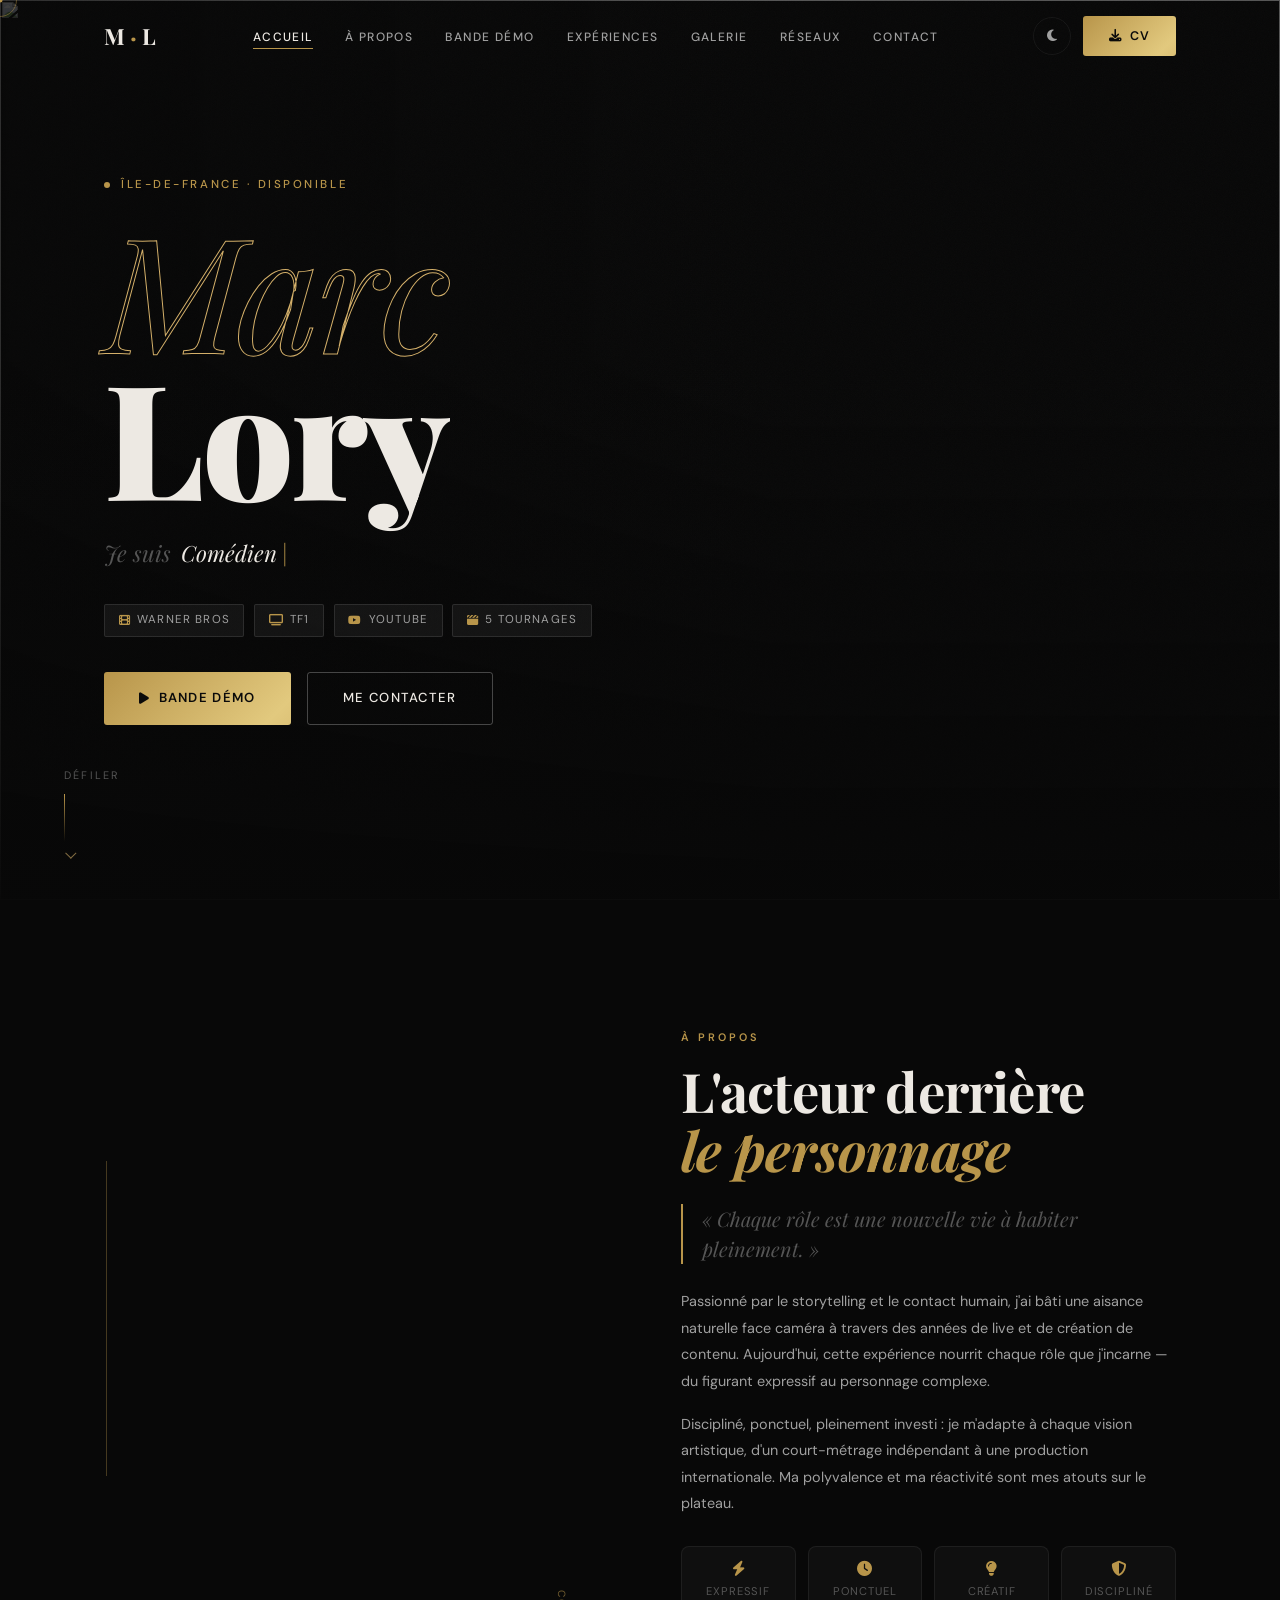
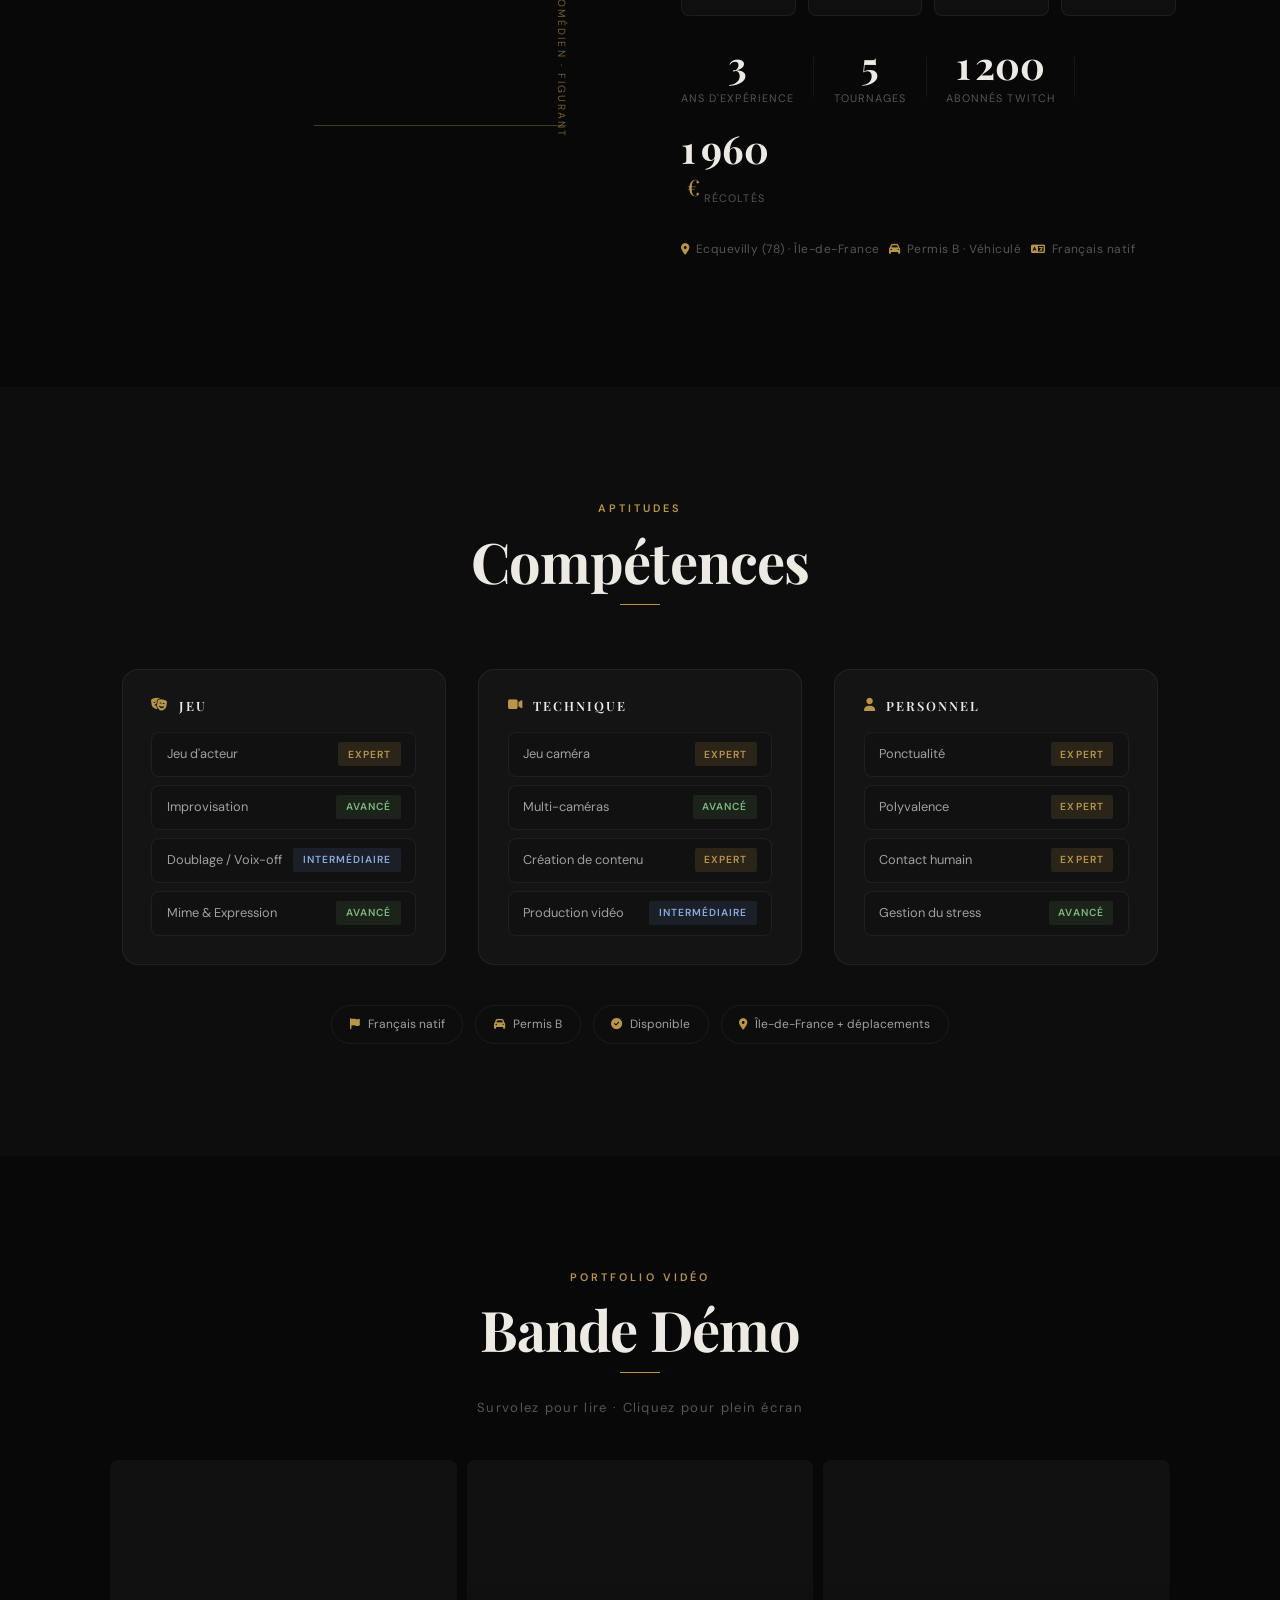
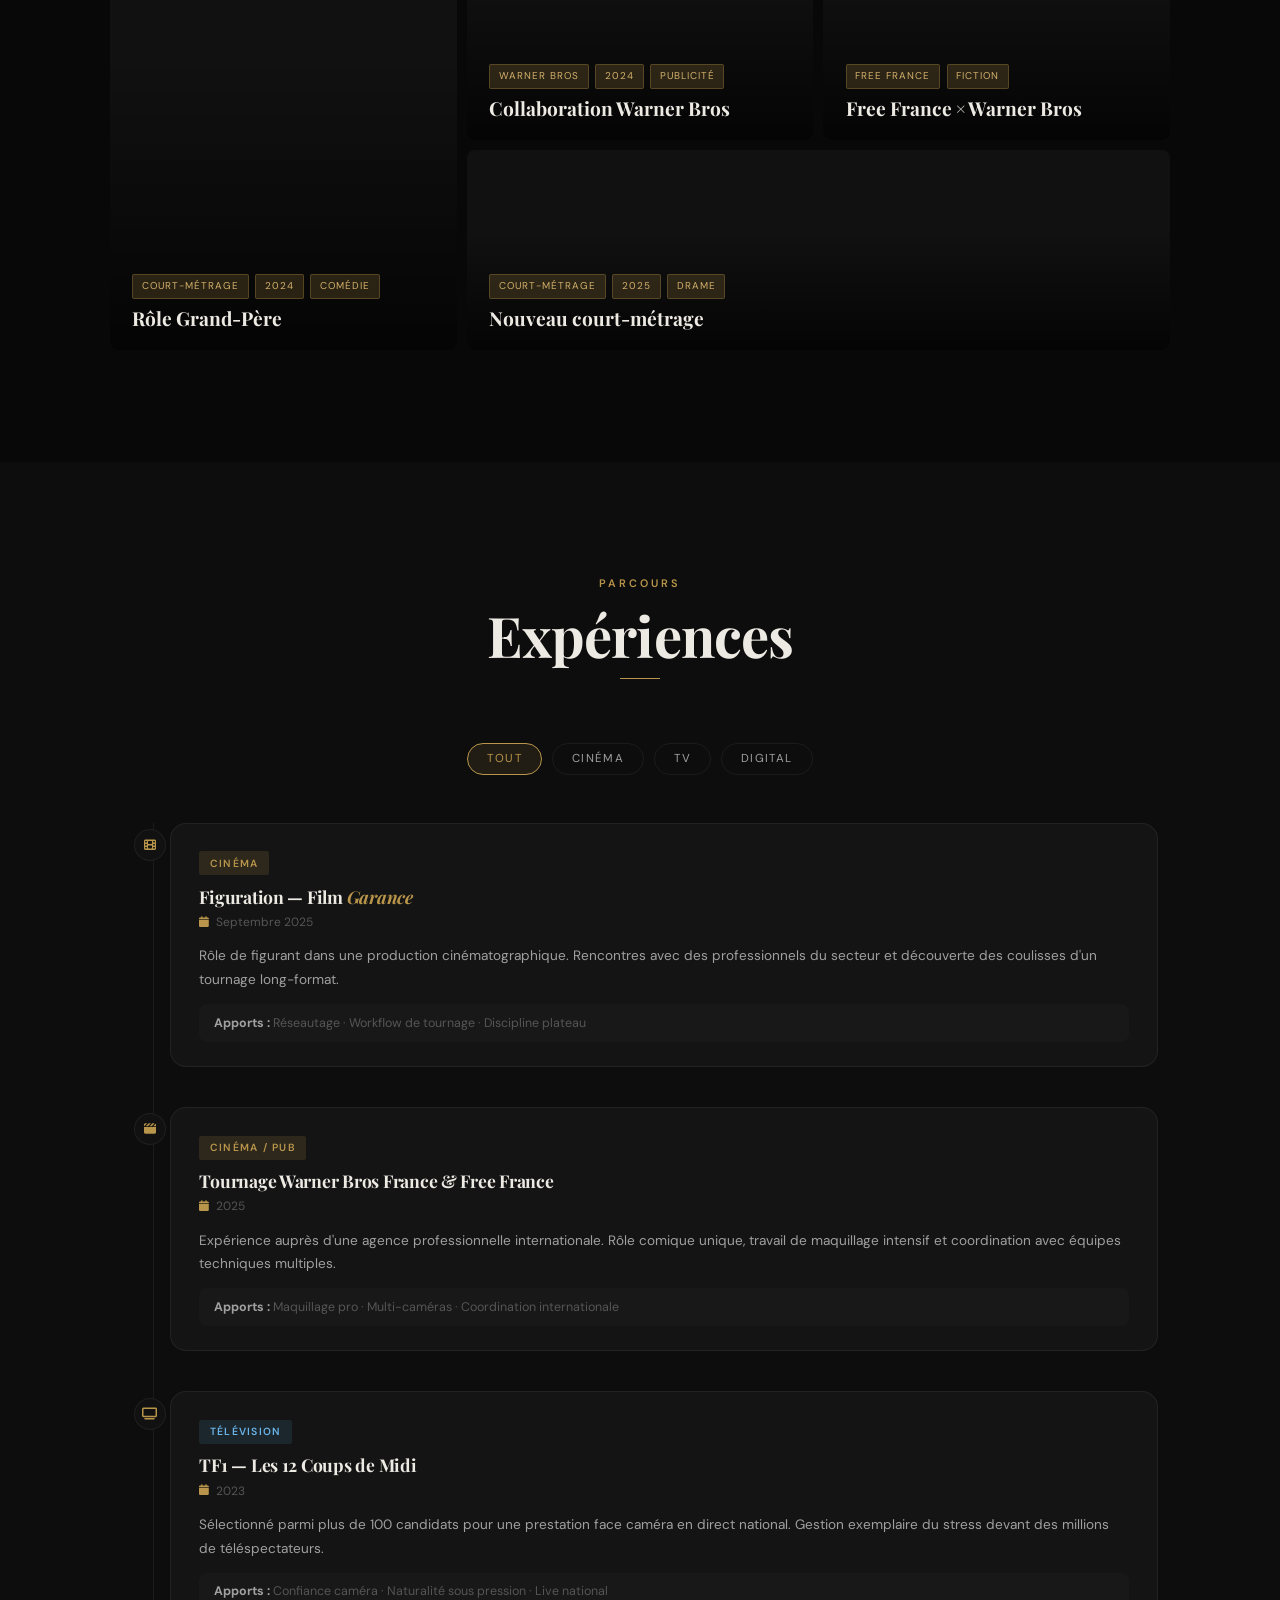
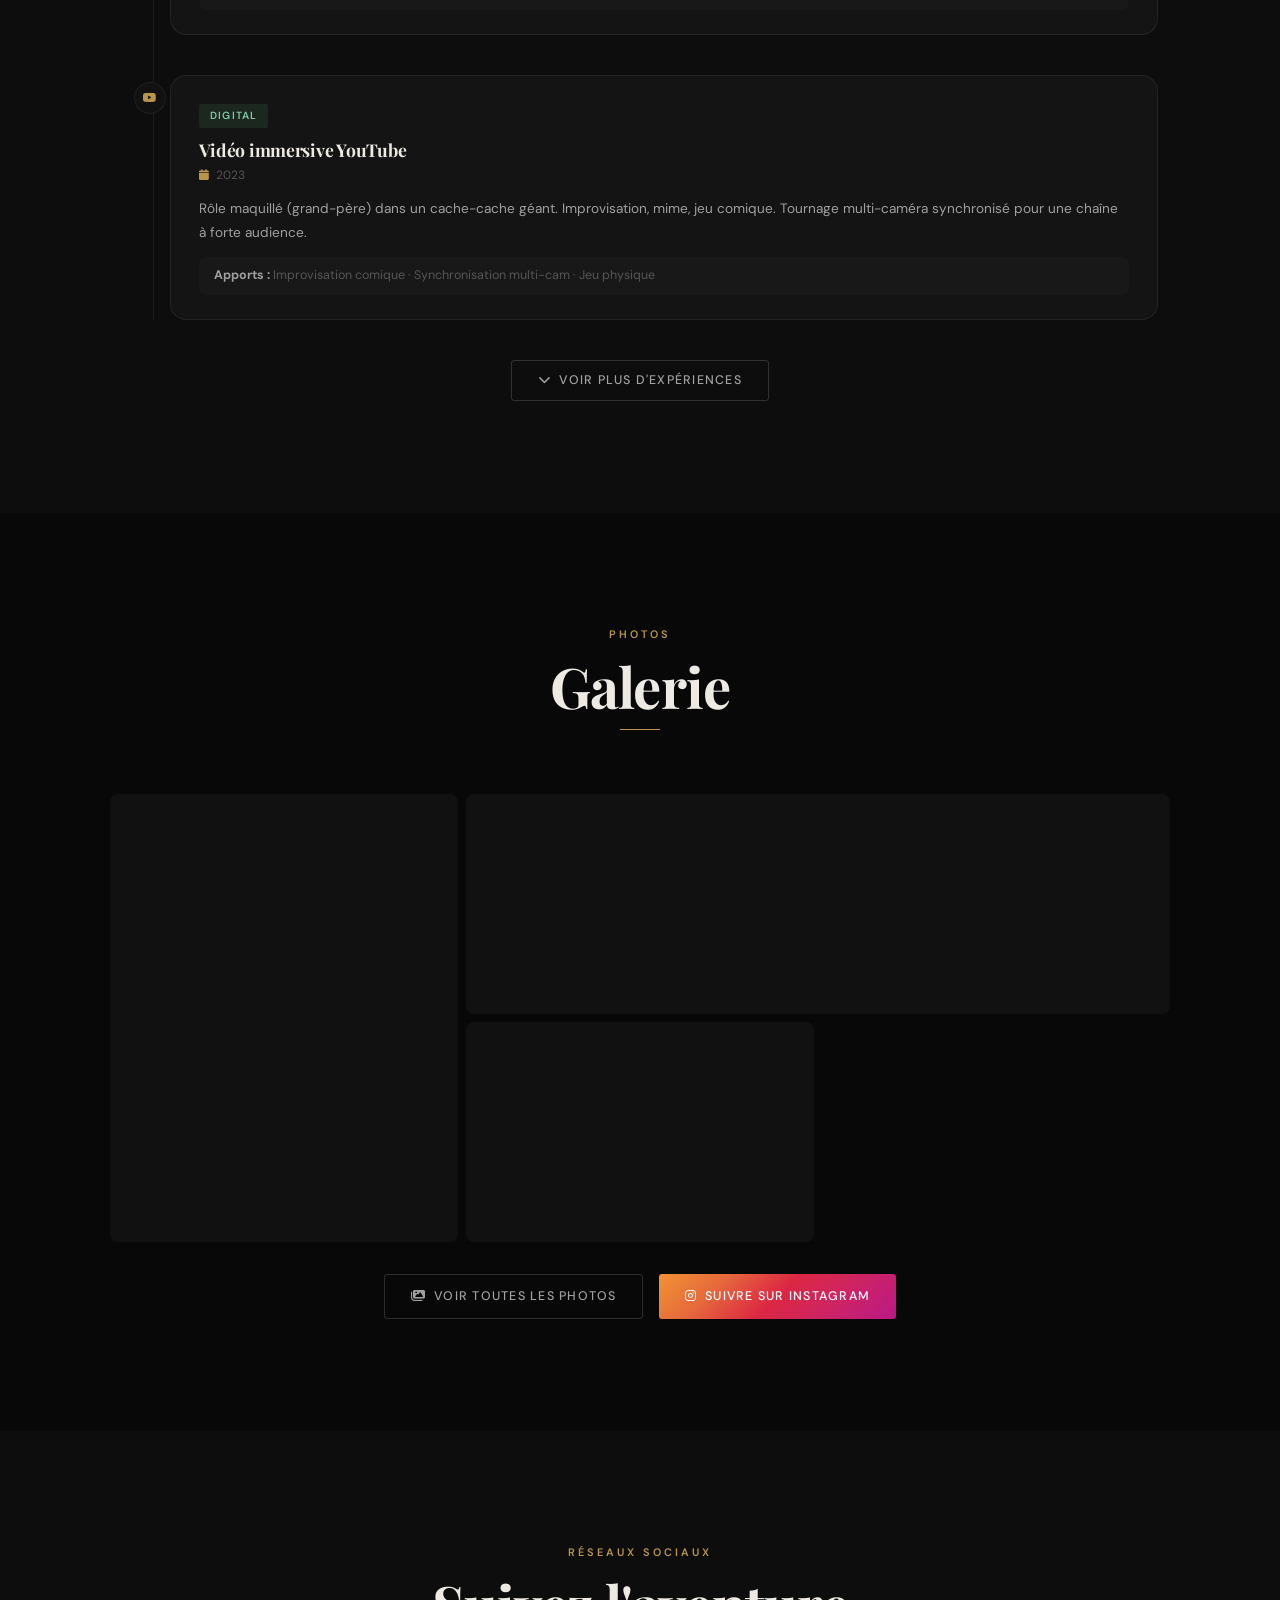
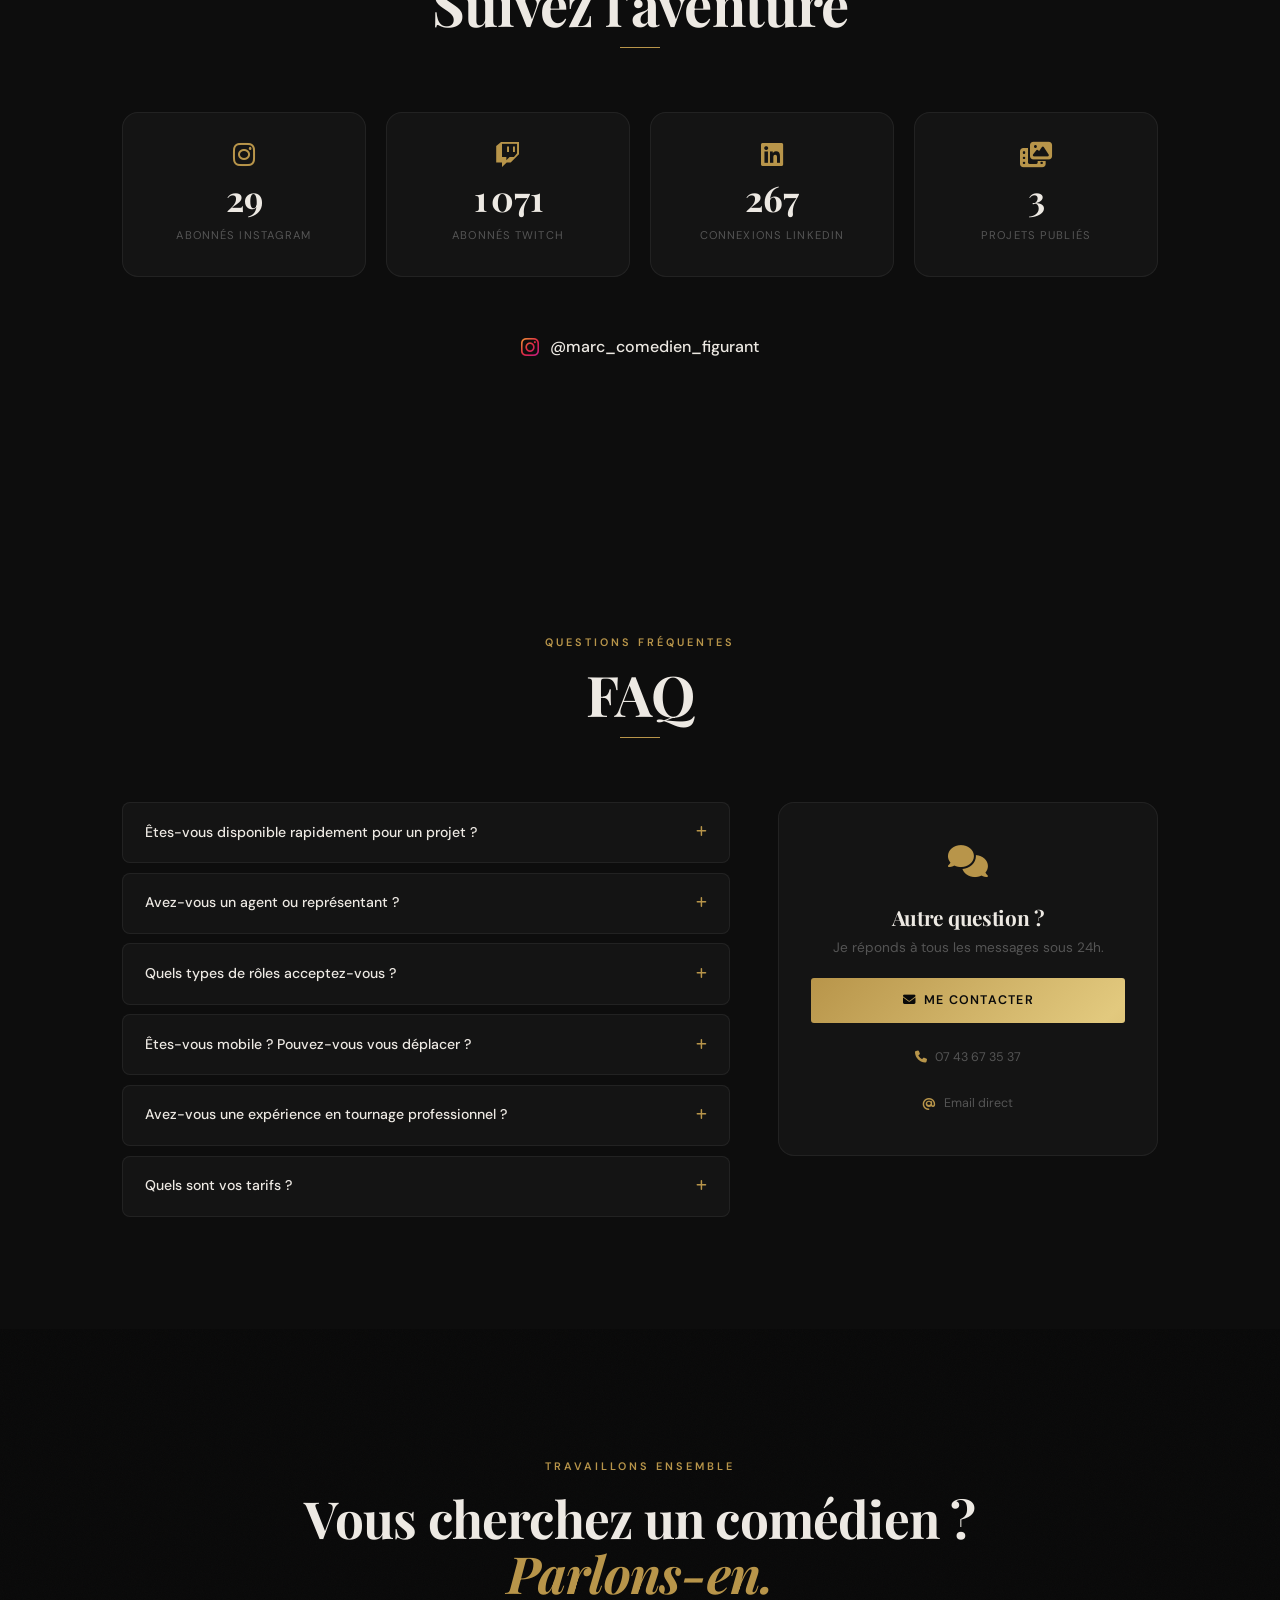
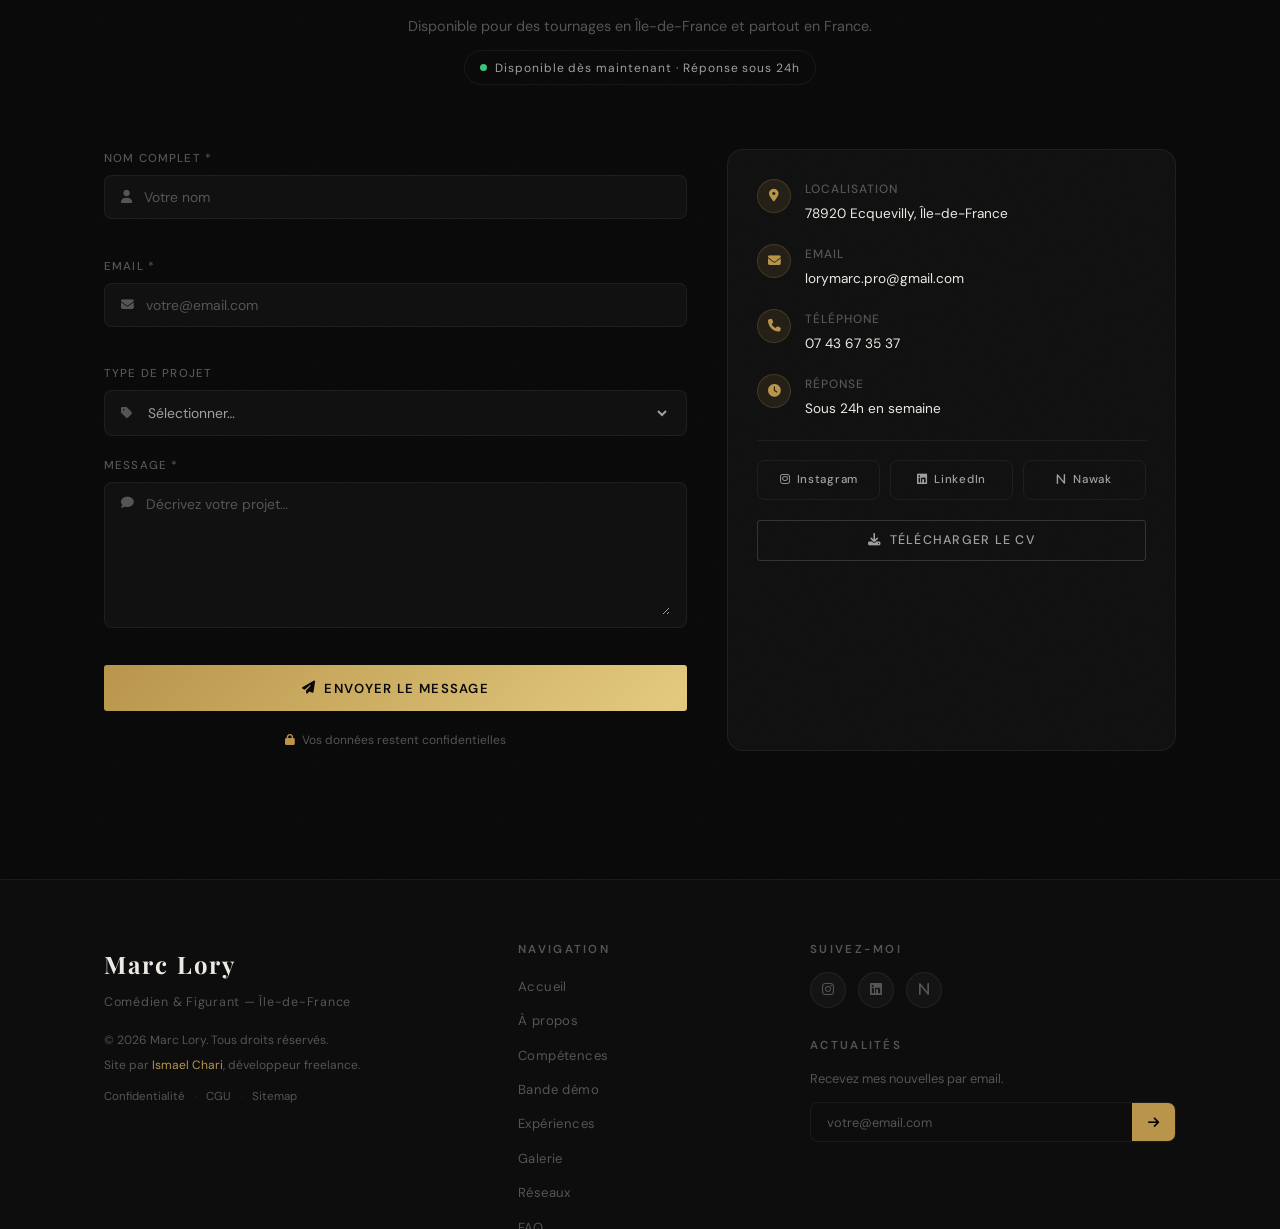
==== commit d948e046: "Update index.html" ====
--- a/index.html
+++ b/index.html
@@ -382,7 +382,7 @@
             <div class="tl-card">
               <span class="tl-badge cinema">Cinéma / Pub</span>
               <h3>Tournage Warner Bros France &amp; Free France</h3>
-              <time class="tl-date"><i class="fas fa-calendar"></i> 2024</time>
+              <time class="tl-date"><i class="fas fa-calendar"></i> 2025</time>
               <p>Expérience auprès d'une agence professionnelle internationale. Rôle comique unique, travail de maquillage intensif et coordination avec équipes techniques multiples.</p>
               <div class="tl-learn"><strong>Apports :</strong> Maquillage pro · Multi-caméras · Coordination internationale</div>
             </div>
--- a/style.css
+++ b/style.css
@@ -0,0 +1,1408 @@
+/* ═══════════════════════════════════════════════════════════
+   MARC LORY — Portfolio Comédien · style.css
+   Design: Cinematic · Editorial · Dark Gold · Premium
+   Fonts: Playfair Display (display) + DM Sans (body)
+   ═══════════════════════════════════════════════════════════ */
+
+/* ── DESIGN TOKENS ──────────────────────────────────────── */
+:root {
+  /* Palette */
+  --gold:       #b8954a;
+  --gold-lt:    #d4b06a;
+  --gold-dim:   rgba(184,149,74,.12);
+  --gold-glow:  0 0 50px rgba(184,149,74,.22);
+  --gold-grad:  linear-gradient(135deg, #b8954a, #e2c97e, #b8954a);
+
+  /* Backgrounds */
+  --bg:         #080808;
+  --bg2:        #0d0d0d;
+  --bg3:        #111111;
+  --bg4:        #181818;
+  --card:       rgba(255,255,255,.03);
+
+  /* Text */
+  --text:       #a0a0a0;
+  --text-dim:   #555;
+  --white:      #ede9e3;
+
+  /* Borders */
+  --border:     rgba(255,255,255,.06);
+  --border-hv:  rgba(255,255,255,.15);
+
+  /* Fonts */
+  --font-d:     'Playfair Display', Georgia, serif;
+  --font-b:     'DM Sans', system-ui, sans-serif;
+
+  /* Shape */
+  --r:          8px;
+  --r-lg:       16px;
+
+  /* Motion */
+  --ease:       cubic-bezier(.25,.46,.45,.94);
+  --spring:     cubic-bezier(.34,1.56,.64,1);
+  --dur:        .35s;
+
+  /* Layout */
+  --pad:        7rem 5%;
+  --max:        1200px;
+
+  /* Instagram */
+  --ig:         linear-gradient(135deg,#f09433,#e6683c,#dc2743,#cc2366,#bc1888);
+}
+
+/* Light theme override */
+body.light {
+  --bg:       #f4f0e8; --bg2: #ede9e0; --bg3: #e7e2d8; --bg4: #ddd8cc;
+  --card:     rgba(0,0,0,.03);
+  --text:     #4a4540; --text-dim: #888;
+  --white:    #1a1612;
+  --border:   rgba(0,0,0,.07); --border-hv: rgba(0,0,0,.18);
+}
+
+/* ── RESET ──────────────────────────────────────────────── */
+*,*::before,*::after { margin:0; padding:0; box-sizing:border-box }
+html { scroll-behavior:smooth; scroll-padding-top:74px; -webkit-font-smoothing:antialiased }
+body {
+  font-family: var(--font-b);
+  background: var(--bg);
+  color: var(--text);
+  line-height: 1.7;
+  overflow-x: hidden;
+  transition: background var(--dur), color var(--dur);
+}
+img,video { display:block; max-width:100%; height:auto }
+a { text-decoration:none; color:inherit }
+ul { list-style:none }
+button { font-family:var(--font-b); cursor:pointer; border:none; background:none }
+h1,h2,h3,h4 {
+  font-family: var(--font-d);
+  color: var(--white);
+  line-height: 1.08;
+  letter-spacing: -.015em;
+}
+details summary { list-style:none }
+details summary::-webkit-details-marker { display:none }
+
+/* ── UTILITIES ──────────────────────────────────────────── */
+.container { max-width:var(--max); margin:0 auto; padding:0 5% }
+.section    { padding:var(--pad) }
+.section-label {
+  display:block;
+  font-size:.68rem;
+  font-weight:600;
+  letter-spacing:.28em;
+  text-transform:uppercase;
+  color:var(--gold);
+  margin-bottom:.8rem;
+}
+.section-header {
+  text-align:center;
+  margin-bottom:4rem;
+}
+.section-header h2 {
+  font-size: clamp(2.2rem,5vw,3.5rem);
+  font-weight:700;
+  display:inline-block;
+  position:relative;
+}
+.section-header h2::after {
+  content:'';
+  display:block;
+  width:40px; height:1px;
+  background:var(--gold);
+  margin:.8rem auto 0;
+}
+.section-header h2 em { font-style:italic; color:var(--gold) }
+.section-intro {
+  text-align:center;
+  color:var(--text-dim);
+  font-size:.82rem;
+  letter-spacing:.1em;
+  margin-top:-2.5rem;
+  margin-bottom:2.5rem;
+}
+
+/* ── BUTTONS ────────────────────────────────────────────── */
+.btn {
+  display:inline-flex; align-items:center; gap:.5rem;
+  padding:.72rem 1.6rem;
+  border-radius:3px;
+  font-size:.78rem; font-weight:500;
+  letter-spacing:.1em; text-transform:uppercase;
+  transition: all var(--dur) var(--ease);
+  white-space:nowrap; cursor:pointer;
+}
+.btn-lg  { padding:.9rem 2.2rem; font-size:.82rem }
+.btn-full { width:100%; justify-content:center }
+
+.btn-gold {
+  background: var(--gold-grad);
+  background-size: 200% auto;
+  color:#0a0a0a;
+  border:none;
+  font-weight:600;
+}
+.btn-gold:hover {
+  background-position:right center;
+  transform:translateY(-2px);
+  box-shadow:var(--gold-glow);
+}
+.btn-ghost {
+  border:1px solid rgba(255,255,255,.25);
+  color:var(--white);
+}
+.btn-ghost:hover { border-color:var(--gold); color:var(--gold); transform:translateY(-2px) }
+
+.btn-outline {
+  border:1px solid var(--border-hv);
+  color:var(--text);
+}
+.btn-outline:hover { border-color:var(--gold); color:var(--gold); transform:translateY(-2px) }
+
+.btn-insta { background:var(--ig); color:#fff; border:none }
+.btn-insta:hover { opacity:.9; transform:translateY(-2px) }
+
+/* ── CUSTOM CURSOR ──────────────────────────────────────── */
+#cursor-dot, #cursor-ring {
+  position:fixed; pointer-events:none; z-index:9999;
+  border-radius:50%;
+  transform:translate(-50%,-50%);
+  transition-property: left, top;
+  transition-timing-function: var(--ease);
+}
+#cursor-dot  { width:5px; height:5px; background:var(--gold); transition-duration:.05s }
+#cursor-ring { width:34px; height:34px; border:1px solid rgba(184,149,74,.45); transition-duration:.2s }
+@media(hover:none) { #cursor-dot,#cursor-ring { display:none } }
+
+/* ── SCROLL PROGRESS ────────────────────────────────────── */
+.scroll-progress {
+  position:fixed; top:0; left:0; height:2px;
+  background: linear-gradient(90deg, var(--gold), var(--gold-lt));
+  width:0%; z-index:9998; transition:width .08s linear;
+}
+
+/* ── GRAIN OVERLAY ──────────────────────────────────────── */
+.grain {
+  position:absolute; inset:0; pointer-events:none; z-index:1; opacity:.025;
+  background-image:url("data:image/svg+xml,%3Csvg viewBox='0 0 256 256' xmlns='http://www.w3.org/2000/svg'%3E%3Cfilter id='n'%3E%3CfeTurbulence type='fractalNoise' baseFrequency='0.9' numOctaves='4' stitchTiles='stitch'/%3E%3C/filter%3E%3Crect width='100%25' height='100%25' filter='url(%23n)'/%3E%3C/svg%3E");
+  background-size:200px;
+}
+
+/* ── LOADER ─────────────────────────────────────────────── */
+#loader {
+  position:fixed; inset:0;
+  background:var(--bg);
+  display:flex; align-items:center; justify-content:center;
+  z-index:9997;
+  transition:opacity .8s var(--ease), visibility .8s;
+}
+#loader.hidden { opacity:0; visibility:hidden; pointer-events:none }
+
+.loader-content { text-align:center }
+
+.loader-name {
+  display:flex; align-items:center; gap:.6rem;
+  font-family:var(--font-d);
+  font-size:clamp(2rem,9vw,4.5rem);
+  font-weight:400;
+  letter-spacing:.15em;
+  color:var(--white);
+}
+.ln-first { opacity:0; transform:translateX(-24px); animation:slideRight .7s var(--ease) .1s forwards }
+.ln-last  { opacity:0; transform:translateX(24px);  animation:slideLeft  .7s var(--ease) .2s forwards }
+.ln-sep   {
+  width:1px; height:.9em;
+  background:var(--gold); opacity:0;
+  animation:fadeIn .5s ease .35s forwards;
+}
+.loader-bar-wrap {
+  width:200px; height:1px;
+  background:rgba(255,255,255,.08);
+  margin:2.2rem auto .9rem;
+  overflow:hidden;
+}
+.loader-bar-fill {
+  height:100%; background:var(--gold-grad); background-size:200%;
+  width:0%; animation:loadFill 1.6s var(--ease) .4s forwards;
+}
+.loader-sub {
+  font-size:.68rem; letter-spacing:.28em; text-transform:uppercase;
+  color:var(--text-dim);
+  opacity:0; animation:fadeIn .8s ease .9s forwards;
+}
+
+/* ── NAVBAR ─────────────────────────────────────────────── */
+#site-header {
+  position:fixed; top:0; left:0; right:0; z-index:900;
+  transition:background var(--dur), backdrop-filter var(--dur), box-shadow var(--dur);
+}
+#site-header.scrolled {
+  background:rgba(8,8,8,.88);
+  backdrop-filter:blur(20px) saturate(120%);
+  box-shadow:0 1px 0 var(--border);
+}
+body.light #site-header.scrolled { background:rgba(244,240,232,.88) }
+
+.navbar {
+  max-width:var(--max); margin:0 auto; padding:0 5%;
+  height:72px;
+  display:flex; align-items:center; justify-content:space-between; gap:1rem;
+}
+
+/* Logo */
+.nav-logo {
+  font-family:var(--font-d); font-size:1.4rem; font-weight:700;
+  color:var(--white); letter-spacing:.12em;
+  display:flex; align-items:center; gap:.1em;
+  transition:color var(--dur);
+  flex-shrink:0;
+}
+.nl-dot { color:var(--gold); font-size:1.1em; line-height:1 }
+.nav-logo:hover { color:var(--gold) }
+
+/* Menu */
+.nav-menu {
+  display:flex; align-items:center; gap:2rem;
+}
+.nav-link {
+  font-size:.75rem; font-weight:500;
+  letter-spacing:.12em; text-transform:uppercase;
+  color:var(--text); position:relative;
+  transition:color var(--dur);
+  padding:.25rem 0;
+}
+.nav-link::after {
+  content:''; position:absolute; bottom:0; left:0;
+  width:0%; height:1px; background:var(--gold);
+  transition:width .3s var(--ease);
+}
+.nav-link:hover, .nav-link.active { color:var(--white) }
+.nav-link:hover::after, .nav-link.active::after { width:100% }
+
+/* Nav actions */
+.nav-actions { display:flex; align-items:center; gap:.75rem; flex-shrink:0 }
+.icon-btn {
+  width:38px; height:38px;
+  display:flex; align-items:center; justify-content:center;
+  border-radius:50%;
+  border:1px solid var(--border);
+  color:var(--text);
+  transition:all var(--dur);
+}
+.icon-btn:hover { border-color:var(--gold); color:var(--gold) }
+.icon-dark { display:block }
+.icon-light { display:none }
+body.light .icon-dark { display:none }
+body.light .icon-light { display:block }
+
+/* Hamburger */
+.hamburger {
+  display:none; flex-direction:column; justify-content:center; gap:5px;
+  width:38px; height:38px; padding:8px;
+}
+.hamburger span {
+  display:block; height:1px; background:var(--white);
+  transition:all .3s var(--ease);
+}
+.hamburger.active span:nth-child(1) { transform:rotate(45deg) translateY(6px) }
+.hamburger.active span:nth-child(2) { opacity:0; transform:scaleX(0) }
+.hamburger.active span:nth-child(3) { transform:rotate(-45deg) translateY(-6px) }
+
+/* ── POPUP (CV) ──────────────────────────────────────────── */
+.popup-overlay {
+  position:fixed; inset:0; z-index:9500;
+  background:rgba(0,0,0,.8); backdrop-filter:blur(8px);
+  display:none; place-items:center;
+}
+.popup-overlay.open { display:grid }
+.popup {
+  background:var(--bg3); border:1px solid var(--border);
+  border-radius:var(--r-lg); padding:2.5rem;
+  width:min(380px,90%); text-align:center;
+  position:relative; animation:scaleIn .35s var(--spring);
+}
+.popup-close {
+  position:absolute; top:1rem; right:1rem;
+  color:var(--text-dim); font-size:1rem;
+  transition:color var(--dur);
+}
+.popup-close:hover { color:var(--gold) }
+.popup-icon { font-size:2rem; color:var(--gold); margin-bottom:1rem }
+.popup h3 { font-size:1.4rem; margin-bottom:.4rem }
+.popup p  { color:var(--text); font-size:.85rem; margin-bottom:1.2rem }
+.popup input {
+  width:100%; padding:.75rem 1rem;
+  background:var(--bg4); border:1px solid var(--border);
+  border-radius:var(--r); color:var(--white);
+  font-family:var(--font-b); font-size:1rem;
+  text-align:center; letter-spacing:.3em;
+  margin-bottom:.5rem;
+  transition:border-color var(--dur);
+}
+.popup input:focus { outline:none; border-color:var(--gold) }
+#error-msg { color:#e55; font-size:.78rem; min-height:1.2em; display:block; margin-bottom:.75rem }
+
+/* ── TOAST ───────────────────────────────────────────────── */
+#toast-wrap {
+  position:fixed; bottom:2rem; right:2rem; z-index:9600;
+  display:flex; flex-direction:column; gap:.5rem;
+  pointer-events:none;
+}
+.toast {
+  background:var(--bg3); border:1px solid var(--border);
+  border-left:3px solid var(--gold);
+  padding:.8rem 1.2rem; border-radius:var(--r);
+  font-size:.82rem; color:var(--white);
+  animation:toastIn .35s var(--spring);
+}
+.toast.error { border-left-color:#e55 }
+
+/* ── SCROLL REVEAL ──────────────────────────────────────── */
+.reveal {
+  opacity:0;
+  transform:translateY(32px);
+  transition:opacity .7s var(--ease), transform .7s var(--ease);
+}
+.reveal.visible { opacity:1; transform:translateY(0) }
+
+/* ═══════════════════════════════════════════════════════════
+   01 HERO
+   ═══════════════════════════════════════════════════════════ */
+.hero {
+  position:relative; height:100svh; min-height:600px;
+  display:flex; align-items:center; overflow:hidden;
+}
+
+/* Background layers */
+.hero-bg {
+  position:absolute; inset:0; z-index:0;
+}
+.hero-bg-img {
+  position:absolute; inset:0; width:100%; height:100%;
+  object-fit:cover; object-position:center;
+  filter:brightness(.45) saturate(0.6);
+  transition:transform 8s ease;
+}
+.hero:hover .hero-bg-img { transform:scale(1.04) }
+.hero-video {
+  position:absolute; inset:0; width:100%; height:100%;
+  object-fit:cover; opacity:0;
+  transition:opacity 1.5s ease;
+}
+.hero-video.loaded { opacity:.5 }
+
+/* Multi-layer overlay for depth */
+.hero-overlay {
+  position:absolute; inset:0; z-index:1;
+  background:
+    linear-gradient(to bottom, transparent 40%, rgba(8,8,8,.95) 100%),
+    linear-gradient(to right,  rgba(8,8,8,.5) 0%, transparent 60%);
+}
+
+/* Content */
+.hero-content {
+  position:relative; z-index:2;
+  max-width:var(--max); margin:0 auto; padding:0 5%;
+  width:100%;
+}
+
+/* Reveal-from-left animation */
+.rh {
+  opacity:0;
+  transform:translateX(-28px);
+  animation:heroReveal .9s var(--ease) var(--d, 0s) forwards;
+}
+
+.hero-eyebrow {
+  display:flex; align-items:center; gap:.7rem;
+  font-size:.72rem; font-weight:500; letter-spacing:.22em; text-transform:uppercase;
+  color:var(--gold); margin-bottom:1.2rem;
+}
+.he-dot {
+  width:6px; height:6px; border-radius:50%;
+  background:var(--gold);
+  animation:pulse 2s ease infinite;
+}
+
+.hero-title {
+  font-size:clamp(4.5rem, 13vw, 10rem);
+  font-weight:900;
+  color:var(--white);
+  line-height:.92;
+  margin-bottom:1.6rem;
+}
+.hero-title em {
+  font-style:italic; font-weight:400;
+  color:transparent;
+  -webkit-text-stroke:1px var(--gold-lt);
+}
+.ht-last { display:block }
+
+.hero-typewriter {
+  display:flex; align-items:center; gap:.25rem;
+  font-size:clamp(1rem,2.5vw,1.4rem);
+  font-family:var(--font-d); font-style:italic;
+  color:var(--text);
+  margin-bottom:2rem;
+}
+.tw-prefix { color:var(--text-dim) }
+#tw-text { color:var(--white); min-width:2px }
+.tw-cursor {
+  color:var(--gold); font-weight:100;
+  animation:blink 1s step-end infinite;
+}
+
+.hero-badges {
+  display:flex; flex-wrap:wrap; gap:.6rem;
+  margin-bottom:2.2rem;
+}
+.badge {
+  display:inline-flex; align-items:center; gap:.4rem;
+  padding:.35rem .85rem;
+  background:rgba(255,255,255,.05);
+  border:1px solid rgba(255,255,255,.1);
+  border-radius:2px;
+  font-size:.72rem; letter-spacing:.1em; text-transform:uppercase;
+  color:var(--text);
+  backdrop-filter:blur(8px);
+  transition:all var(--dur);
+}
+.badge i { color:var(--gold); font-size:.7rem }
+.badge:hover { border-color:var(--gold); color:var(--white); transform:translateY(-2px) }
+
+.hero-cta { display:flex; flex-wrap:wrap; gap:1rem }
+
+/* Scroll indicator */
+.hero-scroll {
+  position:absolute; bottom:2.5rem; left:5%;
+  z-index:2;
+  display:flex; flex-direction:column; align-items:flex-start; gap:.6rem;
+  font-size:.68rem; letter-spacing:.2em; text-transform:uppercase;
+  color:var(--text-dim);
+  transition:color var(--dur);
+}
+.hero-scroll:hover { color:var(--gold) }
+.hs-line {
+  width:1px; height:48px;
+  background:linear-gradient(to bottom, var(--gold), transparent);
+  animation:scrollLine 2s ease infinite;
+}
+.hs-arrow {
+  width:8px; height:8px; border-right:1px solid var(--gold-lt); border-bottom:1px solid var(--gold-lt);
+  transform:rotate(45deg) translateY(-4px);
+  opacity:.6;
+}
+
+/* ═══════════════════════════════════════════════════════════
+   02 ABOUT
+   ═══════════════════════════════════════════════════════════ */
+.about-section {
+  padding:8rem 0;
+  background:var(--bg);
+  overflow:hidden;
+}
+.about-inner {
+  display:grid;
+  grid-template-columns:1fr 1.1fr;
+  gap:6rem;
+  align-items:center;
+}
+
+/* Photo frame */
+.about-visual { position:relative }
+.about-photo-frame {
+  position:relative;
+  max-width:420px;
+  margin:0 auto;
+}
+.about-photo-frame img {
+  width:100%; aspect-ratio:4/5;
+  object-fit:cover; object-position:top center;
+  border-radius:4px;
+  filter:grayscale(15%) contrast(1.05);
+  transition:filter .5s ease;
+}
+.about-photo-frame:hover img { filter:grayscale(0%) contrast(1) }
+
+/* Decorative lines */
+.apf-line {
+  position:absolute;
+  background:var(--gold);
+  opacity:.35;
+}
+.apf-line-v {
+  width:1px; height:60%; top:-20px; left:-20px;
+}
+.apf-line-h {
+  height:1px; width:60%; bottom:-20px; right:-20px;
+}
+.apf-label {
+  position:absolute; bottom:-2rem; right:-1.5rem;
+  font-size:.65rem; letter-spacing:.2em; text-transform:uppercase;
+  color:var(--gold); writing-mode:vertical-rl;
+  opacity:.6;
+}
+
+/* About text */
+.about-text { padding-left:1rem }
+.about-text h2 {
+  font-size:clamp(2.2rem,4.5vw,3.4rem);
+  margin:1rem 0 1.5rem;
+}
+.about-text h2 em { font-style:italic; color:var(--gold) }
+
+.about-quote {
+  font-family:var(--font-d); font-style:italic;
+  font-size:clamp(1.05rem,2.2vw,1.25rem);
+  color:var(--text-dim);
+  border-left:2px solid var(--gold);
+  padding-left:1.2rem;
+  margin-bottom:1.5rem;
+  line-height:1.5;
+}
+
+.about-bio { font-size:.9rem; line-height:1.85; margin-bottom:1rem; color:var(--text) }
+
+/* Traits */
+.about-traits {
+  display:grid; grid-template-columns:repeat(4,1fr);
+  gap:.75rem; margin:1.8rem 0;
+}
+.trait {
+  display:flex; flex-direction:column; align-items:center; gap:.4rem;
+  padding:.85rem .5rem;
+  background:var(--card);
+  border:1px solid var(--border);
+  border-radius:var(--r);
+  text-align:center;
+  transition:all var(--dur);
+  cursor:default;
+}
+.trait:hover {
+  border-color:var(--gold-dim);
+  background:var(--gold-dim);
+  transform:translateY(-3px);
+}
+.trait i { font-size:.95rem; color:var(--gold) }
+.trait span { font-size:.7rem; letter-spacing:.08em; text-transform:uppercase; color:var(--text-dim) }
+
+/* Stats */
+.about-stats {
+  display:flex; align-items:center; gap:1.2rem;
+  margin:1.8rem 0; flex-wrap:wrap;
+}
+.stat-item { text-align:center }
+.stat-num {
+  display:block;
+  font-family:var(--font-d); font-size:2.4rem; font-weight:700;
+  color:var(--white); line-height:1;
+}
+.stat-euro { font-family:var(--font-d); font-size:1.4rem; color:var(--gold); vertical-align:super; margin-left:.1em }
+.stat-lbl  { font-size:.68rem; letter-spacing:.1em; text-transform:uppercase; color:var(--text-dim) }
+.stat-sep  { width:1px; height:2.5rem; background:var(--border); flex-shrink:0 }
+
+/* Meta chips */
+.about-meta {
+  display:flex; flex-wrap:wrap; gap:.6rem; margin-top:1.2rem;
+}
+.about-meta span {
+  display:inline-flex; align-items:center; gap:.4rem;
+  font-size:.75rem; color:var(--text-dim); letter-spacing:.04em;
+}
+.about-meta i { color:var(--gold); font-size:.7rem }
+
+/* ═══════════════════════════════════════════════════════════
+   03 SKILLS
+   ═══════════════════════════════════════════════════════════ */
+.skills-section { background:var(--bg2) }
+
+.skills-cols {
+  display:grid; grid-template-columns:repeat(3,1fr); gap:2rem;
+  margin-bottom:2.5rem;
+}
+.skills-col {
+  background:var(--card); border:1px solid var(--border);
+  border-radius:var(--r-lg); padding:1.8rem;
+  transition:border-color var(--dur);
+}
+.skills-col:hover { border-color:var(--gold-dim) }
+
+.skills-col-title {
+  font-size:.8rem; font-weight:600; letter-spacing:.15em; text-transform:uppercase;
+  color:var(--white); margin-bottom:1.2rem;
+  display:flex; align-items:center; gap:.6rem;
+}
+.skills-col-title i { color:var(--gold) }
+
+.skill-tag-grid { display:flex; flex-direction:column; gap:.5rem }
+.skill-tag {
+  display:flex; align-items:center; justify-content:space-between;
+  padding:.6rem .9rem;
+  background:var(--bg3); border:1px solid var(--border);
+  border-radius:var(--r); cursor:default;
+  transition:all var(--dur);
+}
+.skill-tag:hover { border-color:rgba(184,149,74,.25); transform:translateX(4px) }
+.st-name { font-size:.8rem; color:var(--text) }
+.st-level {
+  font-size:.64rem; font-weight:600; letter-spacing:.1em; text-transform:uppercase;
+  padding:.2rem .6rem; border-radius:2px;
+}
+.st-level.expert  { background:rgba(184,149,74,.15); color:var(--gold) }
+.st-level.avance  { background:rgba(100,160,100,.12); color:#7db87d }
+.st-level.inter   { background:rgba(100,130,200,.12); color:#8aabdb }
+
+.skills-infos {
+  display:flex; flex-wrap:wrap; gap:.75rem; justify-content:center;
+  margin-top:1rem;
+}
+.info-pill {
+  display:inline-flex; align-items:center; gap:.5rem;
+  padding:.5rem 1.1rem;
+  border:1px solid var(--border); border-radius:100px;
+  font-size:.75rem; color:var(--text);
+  transition:all var(--dur);
+}
+.info-pill i { color:var(--gold); font-size:.7rem }
+.info-pill:hover { border-color:var(--gold); color:var(--white) }
+
+.skill-tooltip {
+  position:fixed; z-index:500;
+  background:var(--bg4); border:1px solid var(--border);
+  border-left:2px solid var(--gold);
+  padding:.6rem 1rem; border-radius:var(--r);
+  font-size:.78rem; color:var(--text);
+  max-width:240px; pointer-events:none;
+  opacity:0; transform:translateY(-6px);
+  transition:all .2s ease;
+  box-shadow:0 8px 32px rgba(0,0,0,.4);
+}
+.skill-tooltip.show { opacity:1; transform:translateY(0) }
+
+/* ═══════════════════════════════════════════════════════════
+   04 SHOWREEL / BANDE DÉMO
+   ═══════════════════════════════════════════════════════════ */
+.showreel-section { background:var(--bg) }
+
+/* Bento grid */
+.bento-grid {
+  display:grid;
+  grid-template-columns:1fr 1fr 1fr;
+  grid-template-rows:280px 200px;
+  gap:10px;
+  padding:0 4% 0;
+  max-width:1400px; margin:0 auto;
+}
+.bento-tall {
+  grid-row:span 2;
+}
+.bento-mid {
+  grid-column:span 1;
+  grid-row:span 1;
+}
+.bento-wide {
+  grid-column:span 2;
+  grid-row:span 1;
+}
+
+.bento-item {
+  position:relative; overflow:hidden;
+  border-radius:var(--r);
+  cursor:pointer;
+  background:var(--bg3);
+}
+.bento-thumb {
+  position:absolute; inset:0;
+  width:100%; height:100%; object-fit:cover;
+  transition:transform .6s var(--ease), filter .4s ease;
+  filter:brightness(.7);
+}
+.bento-video {
+  position:absolute; inset:0;
+  width:100%; height:100%; object-fit:cover;
+  opacity:0; transition:opacity .5s ease;
+}
+.bento-item:hover .bento-thumb { transform:scale(1.06); filter:brightness(.4) }
+.bento-item:hover .bento-video { opacity:.9 }
+
+.bento-overlay {
+  position:absolute; inset:0; z-index:2;
+  display:flex; flex-direction:column; justify-content:flex-end;
+  padding:1.2rem 1.4rem;
+  background:linear-gradient(to top, rgba(0,0,0,.75) 0%, transparent 60%);
+}
+.bento-tags { display:flex; flex-wrap:wrap; gap:.4rem; margin-bottom:.5rem }
+.bento-tags span {
+  font-size:.62rem; letter-spacing:.1em; text-transform:uppercase;
+  padding:.2rem .55rem;
+  background:rgba(184,149,74,.2); border:1px solid rgba(184,149,74,.3);
+  border-radius:2px; color:var(--gold-lt);
+}
+.bento-title {
+  font-family:var(--font-d); font-size:clamp(.95rem,1.6vw,1.2rem);
+  color:var(--white); font-weight:700; line-height:1.2;
+}
+.bento-play {
+  position:absolute; top:1rem; right:1rem;
+  width:36px; height:36px;
+  background:rgba(184,149,74,.2); border:1px solid rgba(184,149,74,.4);
+  border-radius:50%; color:var(--gold);
+  display:flex; align-items:center; justify-content:center;
+  font-size:.75rem;
+  opacity:0; transform:scale(.8);
+  transition:all .3s var(--ease);
+}
+.bento-item:hover .bento-play { opacity:1; transform:scale(1) }
+.bento-play:hover { background:var(--gold); color:#000; transform:scale(1.1) !important }
+
+/* Video lightbox */
+#video-lb {
+  position:fixed; inset:0; z-index:9800;
+  background:rgba(0,0,0,.96); backdrop-filter:blur(12px);
+  display:none; place-items:center; padding:5%;
+}
+#video-lb.open { display:grid }
+.vlb-close {
+  position:absolute; top:1.5rem; right:1.5rem;
+  color:var(--white); font-size:1.4rem;
+  width:44px; height:44px;
+  background:rgba(255,255,255,.08);
+  border-radius:50%; display:flex; align-items:center; justify-content:center;
+  transition:all var(--dur);
+}
+.vlb-close:hover { background:var(--gold); color:#000; transform:rotate(90deg) }
+.vlb-inner {
+  width:100%; max-width:880px; text-align:center;
+  animation:scaleIn .35s var(--spring);
+}
+.vlb-title {
+  font-family:var(--font-d); font-size:1.4rem; font-weight:700;
+  color:var(--white); margin-bottom:.5rem;
+}
+.vlb-tags { display:flex; justify-content:center; gap:.5rem; margin-bottom:1.2rem; flex-wrap:wrap }
+.vlb-tags span {
+  font-size:.7rem; letter-spacing:.1em; text-transform:uppercase;
+  padding:.2rem .7rem; background:var(--gold-dim); border:1px solid rgba(184,149,74,.3);
+  border-radius:2px; color:var(--gold);
+}
+#vlb-video {
+  width:100%; aspect-ratio:16/9;
+  border-radius:var(--r); background:#000;
+  box-shadow:0 20px 60px rgba(0,0,0,.6);
+}
+
+/* ═══════════════════════════════════════════════════════════
+   05 EXPERIENCES
+   ═══════════════════════════════════════════════════════════ */
+.exp-section { background:var(--bg2) }
+
+.exp-filters {
+  display:flex; gap:.6rem; justify-content:center;
+  margin-bottom:3rem; flex-wrap:wrap;
+}
+.filter-btn {
+  padding:.45rem 1.2rem;
+  font-size:.72rem; letter-spacing:.12em; text-transform:uppercase;
+  border:1px solid var(--border); border-radius:100px;
+  color:var(--text);
+  transition:all var(--dur);
+}
+.filter-btn:hover, .filter-btn.active {
+  border-color:var(--gold); color:var(--gold);
+  background:var(--gold-dim);
+}
+
+/* Timeline */
+.timeline { position:relative; padding-left:3rem }
+.timeline-line {
+  position:absolute; left:calc(3rem - 17px); top:0; bottom:0;
+  width:1px; background:var(--border);
+}
+
+.tl-item {
+  position:relative; margin-bottom:2.5rem;
+  transition:opacity .3s, transform .3s;
+}
+.tl-item.filtered { opacity:.2; transform:scale(.98); pointer-events:none }
+.tl-hidden { display:none }
+
+.tl-marker {
+  position:absolute; left:-2.25rem; top:.4rem;
+  width:32px; height:32px;
+  background:var(--bg3); border:1px solid var(--border);
+  border-radius:50%;
+  display:flex; align-items:center; justify-content:center;
+  font-size:.75rem; color:var(--gold);
+  z-index:1; transition:all var(--dur);
+}
+.tl-item:hover .tl-marker {
+  background:var(--gold-dim); border-color:var(--gold); transform:scale(1.15);
+}
+
+.tl-card {
+  background:var(--card); border:1px solid var(--border);
+  border-radius:var(--r-lg); padding:1.5rem 1.8rem;
+  transition:border-color var(--dur), transform var(--dur);
+}
+.tl-card:hover { border-color:rgba(184,149,74,.2); transform:translateX(4px) }
+
+.tl-badge {
+  font-size:.65rem; font-weight:600; letter-spacing:.12em; text-transform:uppercase;
+  padding:.2rem .65rem; border-radius:2px; margin-bottom:.7rem; display:inline-block;
+}
+.tl-badge.cinema  { background:rgba(184,149,74,.15); color:var(--gold) }
+.tl-badge.tv      { background:rgba(80,160,220,.12);  color:#6ab4e8 }
+.tl-badge.digital { background:rgba(100,200,130,.1);  color:#7acca0 }
+
+.tl-card h3 { font-size:1.1rem; margin-bottom:.4rem }
+.tl-card h3 em { color:var(--gold); font-style:italic }
+.tl-date  { font-size:.75rem; color:var(--text-dim); margin-bottom:.75rem; display:flex; align-items:center; gap:.4rem }
+.tl-date i { color:var(--gold); font-size:.7rem }
+.tl-card p { font-size:.85rem; line-height:1.75; margin-bottom:.75rem }
+.tl-learn {
+  font-size:.78rem; padding:.6rem .9rem;
+  background:var(--bg4); border-radius:var(--r);
+  color:var(--text-dim); line-height:1.5;
+}
+.tl-learn strong { color:var(--text) }
+
+.exp-more { text-align:center; margin-top:1rem }
+
+/* ═══════════════════════════════════════════════════════════
+   06 GALLERY
+   ═══════════════════════════════════════════════════════════ */
+.gallery-section { background:var(--bg) }
+
+.gallery-grid {
+  display:grid;
+  grid-template-columns:repeat(3, 1fr);
+  grid-auto-rows:220px;
+  gap:8px;
+  padding:0 4%;
+  max-width:1400px; margin:0 auto 2rem;
+}
+.gallery-item {
+  position:relative; overflow:hidden;
+  border-radius:var(--r);
+  background:var(--bg3); cursor:pointer;
+}
+/* Size variants */
+.gi-tall   { grid-row:span 2 }
+.gi-wide   { grid-column:span 2 }
+.gi-square { grid-row:span 1; grid-column:span 1 }
+
+.gallery-item img {
+  width:100%; height:100%; object-fit:cover;
+  transition:transform .7s var(--ease), filter .4s ease;
+  filter:brightness(.8) grayscale(10%);
+}
+.gallery-item:hover img { transform:scale(1.07); filter:brightness(.55) grayscale(0%) }
+
+.gi-overlay {
+  position:absolute; inset:0; z-index:2;
+  display:flex; align-items:flex-end; justify-content:space-between;
+  padding:1rem 1.1rem;
+  background:linear-gradient(to top, rgba(0,0,0,.7) 0%, transparent 55%);
+  opacity:0; transition:opacity .35s ease;
+}
+.gallery-item:hover .gi-overlay { opacity:1 }
+.gi-overlay span {
+  font-size:.7rem; letter-spacing:.1em; text-transform:uppercase;
+  color:rgba(255,255,255,.8);
+}
+.gi-zoom {
+  width:32px; height:32px;
+  background:rgba(184,149,74,.25); border:1px solid rgba(184,149,74,.4);
+  border-radius:50%; color:var(--gold); font-size:.75rem;
+  display:flex; align-items:center; justify-content:center;
+  transition:all var(--dur);
+}
+.gi-zoom:hover { background:var(--gold); color:#000; transform:scale(1.1) }
+
+.gallery-hidden { display:none }
+
+.gallery-actions {
+  display:flex; gap:1rem; justify-content:center; flex-wrap:wrap;
+  margin-top:2rem;
+}
+
+/* Photo lightbox */
+#lightbox {
+  position:fixed; inset:0; z-index:9700;
+  background:rgba(0,0,0,.97);
+  display:none; place-items:center;
+}
+#lightbox.open { display:grid }
+.lb-close {
+  position:absolute; top:1.5rem; right:1.5rem; z-index:2;
+  color:var(--white); font-size:1.3rem;
+  width:42px; height:42px;
+  background:rgba(255,255,255,.08); border-radius:50%;
+  display:flex; align-items:center; justify-content:center;
+  transition:all var(--dur);
+}
+.lb-close:hover { background:var(--gold); color:#000; transform:rotate(90deg) }
+.lb-prev, .lb-next {
+  position:absolute; top:50%; transform:translateY(-50%); z-index:2;
+  color:var(--white); font-size:1rem;
+  width:46px; height:46px;
+  background:rgba(255,255,255,.08); border-radius:50%;
+  display:flex; align-items:center; justify-content:center;
+  transition:all var(--dur);
+}
+.lb-prev { left:1.5rem }
+.lb-next { right:1.5rem }
+.lb-prev:hover, .lb-next:hover { background:var(--gold); color:#000 }
+.lb-content { text-align:center; animation:scaleIn .3s var(--spring) }
+#lb-img { max-height:85vh; max-width:90vw; border-radius:var(--r); margin:0 auto }
+.lb-counter { font-size:.72rem; color:var(--text-dim); letter-spacing:.12em; margin-top:.6rem }
+
+/* ═══════════════════════════════════════════════════════════
+   07 SOCIAL / INSTAGRAM
+   ═══════════════════════════════════════════════════════════ */
+.social-section { background:var(--bg2) }
+
+/* Counters */
+.social-counters {
+  display:grid; grid-template-columns:repeat(4,1fr);
+  gap:1.2rem; margin-bottom:3.5rem;
+}
+.sc-card {
+  background:var(--card); border:1px solid var(--border);
+  border-radius:var(--r-lg); padding:1.8rem 1rem; text-align:center;
+  transition:border-color var(--dur), transform var(--dur);
+}
+.sc-card:hover { border-color:var(--gold-dim); transform:translateY(-4px) }
+.sc-icon { font-size:1.6rem; margin-bottom:.75rem; display:block; color:var(--gold) }
+.sc-num  {
+  display:block;
+  font-family:var(--font-d); font-size:2.2rem; font-weight:700;
+  color:var(--white); line-height:1;
+  margin-bottom:.35rem;
+}
+.sc-lbl  { font-size:.7rem; letter-spacing:.1em; text-transform:uppercase; color:var(--text-dim) }
+
+/* Instagram feed */
+.insta-feed { margin-bottom:3rem }
+.insta-header {
+  display:flex; align-items:center; gap:.7rem; justify-content:center;
+  margin-bottom:1.5rem;
+  font-size:1rem; font-weight:500; color:var(--text);
+}
+.insta-header i { font-size:1.3rem; color:transparent; background:var(--ig); -webkit-background-clip:text; background-clip:text }
+.insta-header a { color:var(--white); transition:color var(--dur) }
+.insta-header a:hover { color:var(--gold) }
+
+.insta-grid {
+  display:grid; grid-template-columns:repeat(6,1fr);
+  gap:6px; margin-bottom:1.5rem;
+}
+.insta-thumb {
+  position:relative; aspect-ratio:1/1; overflow:hidden;
+  border-radius:var(--r); display:block;
+  background:var(--bg3);
+}
+.insta-thumb img {
+  width:100%; height:100%; object-fit:cover;
+  transition:transform .5s var(--ease), filter .3s ease;
+  filter:brightness(.9);
+}
+.insta-thumb:hover img { transform:scale(1.08); filter:brightness(.5) }
+.insta-hover {
+  position:absolute; inset:0;
+  display:flex; flex-direction:column; align-items:center; justify-content:center;
+  gap:.3rem;
+  background:rgba(0,0,0,.4);
+  opacity:0; transition:opacity .3s ease;
+}
+.insta-thumb:hover .insta-hover { opacity:1 }
+.insta-hover i { font-size:1.1rem; color:#fff }
+.ih-label { font-size:.65rem; letter-spacing:.12em; text-transform:uppercase; color:rgba(255,255,255,.75) }
+
+.insta-feed > .btn { display:flex; width:fit-content; margin:0 auto }
+
+/* Partners strip */
+.partners { margin-top:3rem }
+.partners-label { text-align:center; font-size:.7rem; letter-spacing:.2em; text-transform:uppercase; color:var(--text-dim); margin-bottom:1.2rem }
+.partners-strip {
+  display:flex; flex-wrap:wrap; justify-content:center; align-items:center;
+  gap:1rem 2.5rem;
+}
+.partner-logo {
+  display:flex; align-items:center; gap:.5rem;
+  font-size:.78rem; font-weight:500; letter-spacing:.1em; text-transform:uppercase;
+  color:var(--text-dim);
+  padding:.6rem 1.2rem;
+  border:1px solid var(--border); border-radius:100px;
+  transition:all var(--dur);
+}
+.partner-logo i { color:var(--gold) }
+.partner-logo:hover { color:var(--white); border-color:var(--gold) }
+
+/* ═══════════════════════════════════════════════════════════
+   08 TESTIMONIALS
+   ═══════════════════════════════════════════════════════════ */
+.testi-section { background:var(--bg) }
+
+.testi-wrap { position:relative; overflow:hidden }
+.testi-track {
+  display:flex; transition:transform .55s var(--ease);
+  will-change:transform;
+}
+.testi-card {
+  min-width:100%; padding:2.5rem;
+  background:var(--card); border:1px solid var(--border);
+  border-radius:var(--r-lg);
+  position:relative;
+}
+.testi-quote-mark {
+  position:absolute; top:1.5rem; left:2rem;
+  font-family:var(--font-d); font-size:5rem; line-height:1;
+  color:var(--gold); opacity:.15; pointer-events:none;
+  font-style:italic;
+}
+.testi-card p { font-size:.95rem; line-height:1.85; color:var(--text); padding-left:1rem; margin-bottom:1.5rem }
+.testi-author { display:flex; align-items:center; gap:1rem }
+.testi-av {
+  width:40px; height:40px; border-radius:50%;
+  background:var(--gold-dim); border:1px solid var(--gold);
+  display:flex; align-items:center; justify-content:center;
+  font-size:.75rem; font-weight:600; color:var(--gold);
+  flex-shrink:0;
+}
+.testi-author strong { display:block; font-size:.85rem; color:var(--white) }
+.testi-author span   { display:block; font-size:.75rem; color:var(--text-dim) }
+
+.testi-controls {
+  display:flex; align-items:center; justify-content:center; gap:1rem;
+  margin-top:1.5rem;
+}
+.testi-btn {
+  width:40px; height:40px; border-radius:50%;
+  background:var(--card); border:1px solid var(--border);
+  color:var(--text); font-size:.8rem;
+  display:flex; align-items:center; justify-content:center;
+  transition:all var(--dur);
+}
+.testi-btn:hover { border-color:var(--gold); color:var(--gold); transform:scale(1.1) }
+.testi-dots { display:flex; gap:.5rem }
+.testi-dot {
+  width:6px; height:6px; border-radius:50%;
+  background:var(--border); border:none; cursor:pointer;
+  transition:all var(--dur);
+}
+.testi-dot.active { background:var(--gold); transform:scale(1.4) }
+
+/* ═══════════════════════════════════════════════════════════
+   09 FAQ
+   ═══════════════════════════════════════════════════════════ */
+.faq-section { background:var(--bg2) }
+
+.faq-grid {
+  display:grid; grid-template-columns:1.6fr 1fr; gap:3rem; align-items:start;
+}
+.faq-list { display:flex; flex-direction:column; gap:.6rem }
+
+.faq-item {
+  background:var(--card); border:1px solid var(--border);
+  border-radius:var(--r);
+  transition:border-color var(--dur);
+}
+.faq-item[open] { border-color:rgba(184,149,74,.25) }
+.faq-q {
+  display:flex; justify-content:space-between; align-items:center; gap:1rem;
+  padding:1.1rem 1.4rem;
+  font-size:.88rem; font-weight:500; color:var(--white);
+  cursor:pointer; list-style:none;
+  transition:color var(--dur);
+}
+.faq-q:hover { color:var(--gold-lt) }
+.faq-icon { flex-shrink:0; color:var(--gold); font-size:.75rem; transition:transform .3s }
+.faq-item[open] .faq-icon { transform:rotate(45deg) }
+.faq-a { padding:0 1.4rem 1.1rem; font-size:.84rem; line-height:1.8; color:var(--text) }
+
+.faq-cta-inner {
+  background:var(--card); border:1px solid var(--border);
+  border-radius:var(--r-lg); padding:2rem; text-align:center;
+  position:sticky; top:90px;
+}
+.faq-cta-icon { font-size:2rem; color:var(--gold); margin-bottom:1rem }
+.faq-cta-inner h3 { font-size:1.3rem; margin-bottom:.5rem }
+.faq-cta-inner p  { font-size:.85rem; color:var(--text-dim); margin-bottom:1.2rem }
+.faq-quick {
+  display:flex; flex-direction:column; gap:.6rem; margin-top:1rem;
+}
+.faq-quick a {
+  display:flex; align-items:center; justify-content:center; gap:.5rem;
+  font-size:.78rem; color:var(--text-dim); padding:.5rem;
+  border-radius:var(--r);
+  transition:color var(--dur), background var(--dur);
+}
+.faq-quick a:hover { color:var(--gold); background:var(--gold-dim) }
+.faq-quick i { color:var(--gold); font-size:.75rem }
+
+/* ═══════════════════════════════════════════════════════════
+   10 CONTACT
+   ═══════════════════════════════════════════════════════════ */
+.contact-section {
+  position:relative;
+  padding:8rem 0;
+  background:var(--bg);
+  overflow:hidden;
+}
+.contact-section .grain { z-index:0 }
+
+.contact-inner { position:relative; z-index:1 }
+
+.contact-headline {
+  text-align:center; max-width:680px; margin:0 auto 4rem;
+}
+.contact-headline h2 { font-size:clamp(2rem,5vw,3.2rem); margin:1rem 0 .75rem }
+.contact-headline h2 em { font-style:italic; color:var(--gold) }
+.contact-headline p { font-size:.9rem; color:var(--text-dim) }
+.contact-status {
+  display:inline-flex; align-items:center; gap:.5rem;
+  font-size:.75rem; letter-spacing:.08em;
+  color:var(--text);
+  margin-top:.75rem;
+  padding:.4rem .9rem;
+  border:1px solid var(--border);
+  border-radius:100px;
+}
+.status-dot {
+  width:7px; height:7px; border-radius:50%;
+  background:#3ec47a; flex-shrink:0;
+  animation:pulse 2.5s ease infinite;
+}
+
+.contact-grid {
+  display:grid; grid-template-columns:1.3fr 1fr; gap:2.5rem;
+}
+.contact-form-wrap, .cinfo-col { }
+
+/* Form */
+.contact-form-wrap form { display:flex; flex-direction:column; gap:1.2rem }
+.form-row { display:flex; flex-direction:column; gap:.4rem }
+.form-row label { font-size:.72rem; font-weight:500; letter-spacing:.1em; text-transform:uppercase; color:var(--text-dim) }
+.form-field {
+  display:flex; align-items:center; gap:.75rem;
+  background:var(--bg3); border:1px solid var(--border);
+  border-radius:var(--r); padding:.75rem 1rem;
+  transition:border-color var(--dur);
+}
+.form-field:focus-within { border-color:var(--gold) }
+.form-field i { color:var(--text-dim); font-size:.8rem; flex-shrink:0 }
+.form-field input, .form-field select, .form-field textarea {
+  flex:1; background:none; border:none; outline:none;
+  font-family:var(--font-b); font-size:.87rem; color:var(--white);
+}
+.form-field input::placeholder,
+.form-field textarea::placeholder { color:var(--text-dim) }
+.form-field select { color:var(--text) }
+.form-field select option { background:var(--bg3) }
+.form-field-ta { align-items:flex-start }
+.form-field-ta i { margin-top:.15rem }
+.form-field textarea { resize:vertical; min-height:120px }
+.field-err { font-size:.75rem; color:#e55; min-height:1em }
+.form-note { text-align:center; font-size:.75rem; color:var(--text-dim); display:flex; align-items:center; justify-content:center; gap:.4rem }
+.form-note i { color:var(--gold); font-size:.7rem }
+
+/* Contact info card */
+.cinfo-card {
+  background:var(--card); border:1px solid var(--border);
+  border-radius:var(--r-lg); padding:1.8rem;
+  height:100%;
+}
+.cinfo-row {
+  display:flex; align-items:flex-start; gap:.9rem;
+  margin-bottom:1.2rem;
+}
+.cinfo-icon {
+  width:34px; height:34px; border-radius:50%;
+  background:var(--gold-dim); border:1px solid rgba(184,149,74,.2);
+  display:flex; align-items:center; justify-content:center;
+  color:var(--gold); font-size:.8rem; flex-shrink:0;
+}
+.cinfo-row div { display:flex; flex-direction:column; gap:.15rem }
+.cinfo-row strong { font-size:.75rem; letter-spacing:.08em; text-transform:uppercase; color:var(--text-dim); font-weight:500 }
+.cinfo-row span, .cinfo-row a { font-size:.85rem; color:var(--white) }
+.cinfo-row a:hover { color:var(--gold) }
+
+.cinfo-divider { height:1px; background:var(--border); margin:1.2rem 0 }
+
+.cinfo-socials { display:flex; gap:.6rem; margin-bottom:1.2rem; flex-wrap:wrap }
+.csoc-btn {
+  flex:1; min-width:80px;
+  display:flex; align-items:center; justify-content:center; gap:.4rem;
+  padding:.6rem .8rem; border-radius:var(--r);
+  font-size:.72rem; font-weight:500; letter-spacing:.06em;
+  border:1px solid var(--border); color:var(--text);
+  transition:all var(--dur);
+}
+.csoc-btn:hover { transform:translateY(-2px) }
+.csoc-btn.ig:hover { background:rgba(220,39,67,.12); border-color:rgba(220,39,67,.4); color:#dc2743 }
+.csoc-btn.li:hover { background:rgba(10,102,194,.12); border-color:rgba(10,102,194,.4); color:#0a66c2 }
+.csoc-btn.nw:hover { background:var(--gold-dim); border-color:rgba(184,149,74,.4); color:var(--gold) }
+
+/* ═══════════════════════════════════════════════════════════
+   FOOTER
+   ═══════════════════════════════════════════════════════════ */
+footer {
+  background:var(--bg2);
+  border-top:1px solid var(--border);
+  padding:4rem 0 2.5rem;
+}
+.footer-inner {
+  display:grid; grid-template-columns:1.5fr 1fr 1.5fr;
+  gap:3rem;
+}
+.footer-logo {
+  font-family:var(--font-d); font-size:1.5rem; font-weight:700;
+  color:var(--white); letter-spacing:.08em;
+  display:block; margin-bottom:.5rem;
+  transition:color var(--dur);
+}
+.footer-logo:hover { color:var(--gold) }
+.footer-tagline { font-size:.78rem; color:var(--text-dim); margin-bottom:1rem; letter-spacing:.06em }
+.footer-copy    { font-size:.75rem; color:var(--text-dim); margin-bottom:.3rem }
+.footer-credit  { font-size:.75rem; color:var(--text-dim); margin-bottom:.75rem }
+.footer-credit a { color:var(--gold); transition:opacity var(--dur) }
+.footer-credit a:hover { opacity:.7 }
+.footer-legal   { display:flex; gap:.6rem; align-items:center; font-size:.72rem }
+.footer-legal a { color:var(--text-dim); transition:color var(--dur) }
+.footer-legal a:hover { color:var(--gold) }
+.footer-legal span { color:var(--border-hv) }
+
+.footer-nav h4 { font-family:var(--font-b); font-size:.72rem; font-weight:600; letter-spacing:.2em; text-transform:uppercase; color:var(--text-dim); margin-bottom:1rem }
+.footer-nav ul { display:flex; flex-direction:column; gap:.45rem }
+.footer-nav a { font-size:.82rem; color:var(--text-dim); transition:color var(--dur); letter-spacing:.03em }
+.footer-nav a:hover { color:var(--gold) }
+
+.footer-right h4 { font-family:var(--font-b); font-size:.72rem; font-weight:600; letter-spacing:.2em; text-transform:uppercase; color:var(--text-dim); margin-bottom:1rem }
+
+.footer-socials { display:flex; gap:.75rem; margin-bottom:2rem }
+.footer-socials a {
+  width:36px; height:36px; border-radius:50%;
+  background:var(--card); border:1px solid var(--border);
+  display:flex; align-items:center; justify-content:center;
+  font-size:.85rem; color:var(--text-dim);
+  transition:all var(--dur);
+}
+.footer-socials a:hover { border-color:var(--gold); color:var(--gold); transform:translateY(-3px) }
+
+.footer-newsletter p { font-size:.8rem; color:var(--text-dim); margin-bottom:.75rem }
+.newsletter-form {
+  display:flex; gap:0;
+  border:1px solid var(--border); border-radius:var(--r); overflow:hidden;
+  transition:border-color var(--dur);
+}
+.newsletter-form:focus-within { border-color:var(--gold) }
+.newsletter-form input {
+  flex:1; padding:.65rem 1rem;
+  background:transparent; border:none; outline:none;
+  font-family:var(--font-b); font-size:.8rem; color:var(--white);
+}
+.newsletter-form input::placeholder { color:var(--text-dim) }
+.newsletter-form button {
+  padding:0 1rem;
+  background:var(--gold); color:#000; font-size:.8rem;
+  transition:background var(--dur);
+}
+.newsletter-form button:hover { background:var(--gold-lt) }
+
+/* Back to top */
+#back-top {
+  position:fixed; bottom:2rem; right:2rem; z-index:800;
+  width:42px; height:42px; border-radius:50%;
+  background:var(--bg3); border:1px solid var(--border);
+  color:var(--text-dim);
+  display:flex; align-items:center; justify-content:center;
+  font-size:.8rem;
+  opacity:0; transform:translateY(8px);
+  transition:all var(--dur);
+  pointer-events:none;
+}
+#back-top.visible {
+  opacity:1; transform:translateY(0);
+  pointer-events:auto;
+}
+#back-top:hover { border-color:var(--gold); color:var(--gold); transform:translateY(-3px) }
+
+/* ═══════════════════════════════════════════════════════════
+   KEYFRAMES
+   ═══════════════════════════════════════════════════════════ */
+@keyframes heroReveal {
+  to { opacity:1; transform:translateX(0) }
+}
+@keyframes slideRight { to { opacity:1; transform:translateX(0) } }
+@keyframes slideLeft  { to { opacity:1; transform:translateX(0) } }
+@keyframes fadeIn     { to { opacity:1 } }
+@keyframes loadFill   { to { width:100% } }
+@keyframes scaleIn    { from { opacity:0; transform:scale(.92) } to { opacity:1; transform:scale(1) } }
+@keyframes blink      { 50% { opacity:0 } }
+@keyframes pulse      { 0%,100% { box-shadow:0 0 0 0 rgba(184,149,74,.4) } 50% { box-shadow:0 0 0 7px rgba(184,149,74,0) } }
+@keyframes scrollLine { 0%   { transform:scaleY(0); transform-origin:top } 50%  { transform:scaleY(1); transform-origin:top } 51%  { transform:scaleY(1); transform-origin:bottom } 100% { transform:scaleY(0); transform-origin:bottom } }
+@keyframes toastIn    { from { opacity:0; transform:translateX(24px) } to { opacity:1; transform:translateX(0) } }
+@keyframes letterIn   { to { opacity:1; transform:translateY(0) } }
+
+/* ═══════════════════════════════════════════════════════════
+   RESPONSIVE
+   ═══════════════════════════════════════════════════════════ */
+@media (max-width:1100px) {
+  .bento-grid { grid-template-columns:1fr 1fr; grid-template-rows:auto }
+  .bento-tall { grid-row:span 1 }
+  .bento-wide { grid-column:span 2 }
+  .social-counters { grid-template-columns:repeat(2,1fr) }
+}
+@media (max-width:900px) {
+  /* Nav */
+  .nav-menu { display:none; flex-direction:column; gap:0; position:fixed; inset:0; top:72px; background:rgba(8,8,8,.98); backdrop-filter:blur(20px); padding:2rem 5%; z-index:890; overflow-y:auto }
+  .nav-menu.open { display:flex }
+  .nav-link { font-size:.9rem; padding:1rem 0; border-bottom:1px solid var(--border) }
+  .hamburger { display:flex }
+
+  /* About */
+  .about-inner { grid-template-columns:1fr; gap:3rem }
+  .about-photo-frame { max-width:320px }
+  .about-text { padding-left:0 }
+  .about-traits { grid-template-columns:repeat(2,1fr) }
+
+  /* Skills */
+  .skills-cols { grid-template-columns:1fr }
+
+  /* Bento */
+  .bento-grid { grid-template-columns:1fr; grid-template-rows:auto; padding:0 4% }
+  .bento-tall, .bento-mid, .bento-wide { grid-column:span 1; grid-row:span 1; height:240px }
+
+  /* Gallery */
+  .gallery-grid { grid-template-columns:repeat(2,1fr); padding:0 4% }
+  .gi-tall   { grid-row:span 1 }
+  .gi-wide   { grid-column:span 2 }
+
+  /* Exp */
+  .timeline { padding-left:2rem }
+  .timeline-line { left:calc(2rem - 12px) }
+  .tl-marker { left:-1.75rem; width:26px; height:26px; font-size:.65rem }
+
+  /* FAQ */
+  .faq-grid { grid-template-columns:1fr }
+
+  /* Contact */
+  .contact-grid { grid-template-columns:1fr }
+
+  /* Footer */
+  .footer-inner { grid-template-columns:1fr; gap:2rem }
+}
+@media (max-width:600px) {
+  :root { --pad:5rem 5% }
+  .hero-title { font-size:clamp(3.2rem,16vw,6rem) }
+  .about-stats { flex-wrap:wrap; gap:.75rem }
+  .stat-sep { display:none }
+  .social-counters { grid-template-columns:repeat(2,1fr) }
+  .insta-grid { grid-template-columns:repeat(3,1fr) }
+  .gallery-grid { grid-template-columns:1fr; padding:0 5% }
+  .gi-wide   { grid-column:span 1 }
+  .contact-grid { grid-template-columns:1fr }
+  .cinfo-socials { flex-direction:column }
+  .about-traits { grid-template-columns:repeat(2,1fr) }
+}
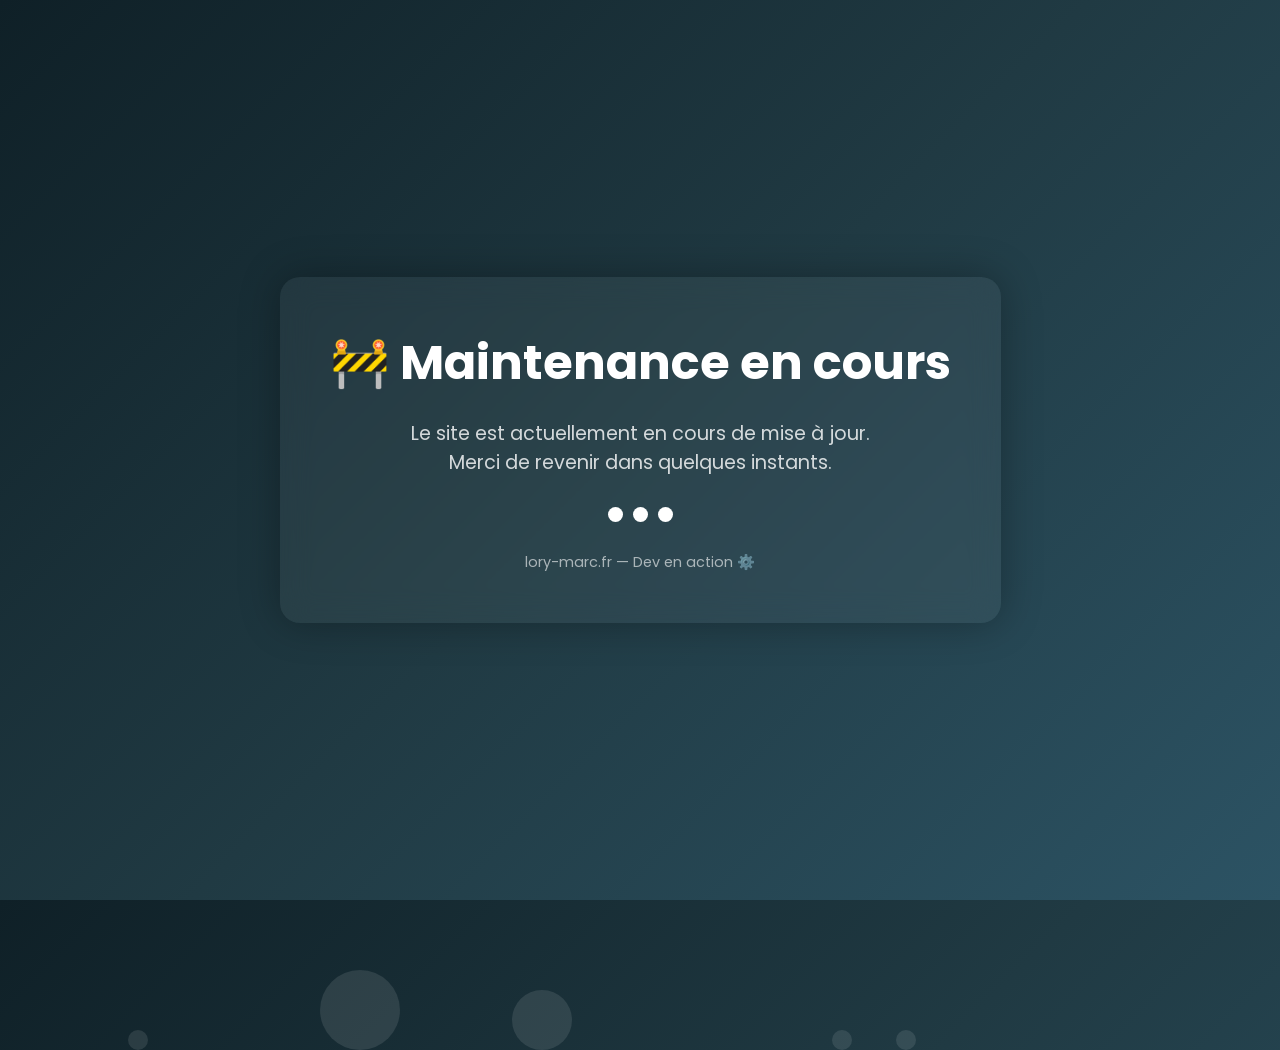
==== commit 51978a6c: "temporaire: maintenance" ====
--- a/index.html
+++ b/index.html
@@ -1,694 +1,170 @@
 <!DOCTYPE html>
 <html lang="fr">
 <head>
-  <!-- Google Tag Manager -->
-  <script>(function(w,d,s,l,i){w[l]=w[l]||[];w[l].push({'gtm.start':new Date().getTime(),event:'gtm.js'});var f=d.getElementsByTagName(s)[0],j=d.createElement(s),dl=l!='dataLayer'?'&l='+l:'';j.async=true;j.src='https://www.googletagmanager.com/gtm.js?id='+i+dl;f.parentNode.insertBefore(j,f);})(window,document,'script','dataLayer','GTM-53H9HRQK');</script>
+  <meta charset="UTF-8">
+  <title>Maintenance en cours</title>
+  <meta name="viewport" content="width=device-width, initial-scale=1.0">
+  <link href="https://fonts.googleapis.com/css2?family=Poppins:wght@300;400;600&display=swap" rel="stylesheet">
+  <style>
+    * {
+      margin: 0;
+      padding: 0;
+      box-sizing: border-box;
+      font-family: 'Poppins', sans-serif;
+    }
 
-  <meta charset="UTF-8">
-  <meta name="viewport" content="width=device-width, initial-scale=1.0">
-  <title>Marc Lory — Comédien & Figurant | Site officiel</title>
-  <meta name="description" content="Marc Lory, comédien et figurant basé en Île-de-France. Cinéma, publicité, TV. Expériences Warner Bros, TF1, YouTube.">
-  <link rel="canonical" href="https://lory-marc.fr/">
-  <link rel="shortcut icon" href="logo.webp" type="image/x-icon">
+    body {
+      height: 100vh;
+      display: flex;
+      justify-content: center;
+      align-items: center;
+      background: linear-gradient(135deg, #0f2027, #203a43, #2c5364);
+      color: white;
+      overflow: hidden;
+    }
 
-  <!-- OG / Twitter -->
-  <meta property="og:title" content="Marc Lory — Comédien & Figurant">
-  <meta property="og:description" content="Portfolio de Marc Lory, comédien et figurant. Expériences Warner Bros, TF1, cinéma indépendant.">
-  <meta property="og:image" content="https://lory-marc.fr/Photo portrait - LORY Marc_1753948731388.jpg">
-  <meta property="og:url" content="https://lory-marc.fr/">
-  <meta property="og:type" content="website">
-  <meta name="twitter:card" content="summary_large_image">
+    .container {
+      text-align: center;
+      backdrop-filter: blur(15px);
+      background: rgba(255,255,255,0.05);
+      padding: 50px;
+      border-radius: 20px;
+      box-shadow: 0 0 40px rgba(0,0,0,0.3);
+      animation: fadeIn 1.5s ease;
+    }
 
-  <!-- Schema.org -->
-  <script type="application/ld+json">{"@context":"https://schema.org","@type":"Person","name":"Marc Lory","jobTitle":"Comédien et Figurant","url":"https://lory-marc.fr","email":"lorymarc.pro@gmail.com","telephone":"+33743673537","address":{"@type":"PostalAddress","addressLocality":"Ecquevilly","postalCode":"78920","addressCountry":"FR"},"sameAs":["https://www.instagram.com/marc_comedien_figurant","https://www.linkedin.com/in/marc-l-938655214"]}</script>
+    h1 {
+      font-size: 3rem;
+      margin-bottom: 20px;
+      animation: float 3s ease-in-out infinite;
+    }
 
-  <!-- Fonts -->
-  <link rel="preconnect" href="https://fonts.googleapis.com">
-  <link rel="preconnect" href="https://fonts.gstatic.com" crossorigin>
-  <link href="https://fonts.googleapis.com/css2?family=Playfair+Display:ital,wght@0,400;0,700;0,900;1,400;1,700&family=DM+Sans:wght@300;400;500;600&display=swap" rel="stylesheet">
-  <link rel="stylesheet" href="https://cdnjs.cloudflare.com/ajax/libs/font-awesome/6.4.0/css/all.min.css">
-  <link rel="stylesheet" href="style.css">
+    p {
+      font-size: 1.2rem;
+      opacity: 0.8;
+    }
+
+    .loader {
+      margin-top: 30px;
+      display: flex;
+      justify-content: center;
+      gap: 10px;
+    }
+
+    .dot {
+      width: 15px;
+      height: 15px;
+      background: white;
+      border-radius: 50%;
+      animation: bounce 1.5s infinite;
+    }
+
+    .dot:nth-child(2) { animation-delay: 0.2s; }
+    .dot:nth-child(3) { animation-delay: 0.4s; }
+
+    @keyframes bounce {
+      0%, 80%, 100% { transform: scale(0); }
+      40% { transform: scale(1); }
+    }
+
+    @keyframes fadeIn {
+      from { opacity: 0; transform: translateY(20px); }
+      to { opacity: 1; transform: translateY(0); }
+    }
+
+    @keyframes float {
+      0%, 100% { transform: translateY(0px); }
+      50% { transform: translateY(-10px); }
+    }
+
+    .background-circles span {
+      position: absolute;
+      display: block;
+      width: 20px;
+      height: 20px;
+      background: rgba(255,255,255,0.1);
+      animation: move 25s linear infinite;
+      bottom: -150px;
+      border-radius: 50%;
+    }
+
+    .background-circles span:nth-child(1) {
+      left: 25%;
+      width: 80px;
+      height: 80px;
+      animation-delay: 0s;
+    }
+
+    .background-circles span:nth-child(2) {
+      left: 10%;
+      width: 20px;
+      height: 20px;
+      animation-delay: 2s;
+      animation-duration: 12s;
+    }
+
+    .background-circles span:nth-child(3) {
+      left: 70%;
+      width: 20px;
+      height: 20px;
+      animation-delay: 4s;
+    }
+
+    .background-circles span:nth-child(4) {
+      left: 40%;
+      width: 60px;
+      height: 60px;
+      animation-delay: 0s;
+      animation-duration: 18s;
+    }
+
+    .background-circles span:nth-child(5) {
+      left: 65%;
+      width: 20px;
+      height: 20px;
+      animation-delay: 0s;
+    }
+
+    @keyframes move {
+      0% {
+        transform: translateY(0) rotate(0deg);
+        opacity: 1;
+      }
+      100% {
+        transform: translateY(-1000px) rotate(720deg);
+        opacity: 0;
+      }
+    }
+
+    .footer {
+      margin-top: 30px;
+      font-size: 0.9rem;
+      opacity: 0.6;
+    }
+  </style>
 </head>
 <body>
-  <!-- GTM noscript -->
-  <noscript><iframe src="https://www.googletagmanager.com/ns.html?id=GTM-53H9HRQK" height="0" width="0" style="display:none;visibility:hidden"></iframe></noscript>
 
-  <!-- Custom cursor -->
-  <div id="cursor-dot" aria-hidden="true"></div>
-  <div id="cursor-ring" aria-hidden="true"></div>
-
-  <!-- Loader -->
-  <div id="loader" aria-hidden="true">
-    <div class="loader-content">
-      <div class="loader-name">
-        <span class="ln-first">MARC</span>
-        <span class="ln-sep" aria-hidden="true"></span>
-        <span class="ln-last">LORY</span>
-      </div>
-      <div class="loader-bar-wrap"><div class="loader-bar-fill"></div></div>
-      <p class="loader-sub">Comédien &amp; Figurant</p>
-    </div>
+  <div class="background-circles">
+    <span></span>
+    <span></span>
+    <span></span>
+    <span></span>
+    <span></span>
   </div>
 
-  <!-- Scroll progress -->
-  <div class="scroll-progress" aria-hidden="true"></div>
+  <div class="container">
+    <h1>🚧 Maintenance en cours</h1>
+    <p>Le site est actuellement en cours de mise à jour.<br>Merci de revenir dans quelques instants.</p>
 
-  <!-- ═══════════════ NAVBAR ═══════════════ -->
-  <header id="site-header">
-    <nav class="navbar" role="navigation" aria-label="Navigation principale">
-      <a href="#hero" class="nav-logo">
-        <span class="nl-first">M</span><span class="nl-dot">·</span><span class="nl-last">L</span>
-      </a>
-      <ul class="nav-menu" role="list">
-        <li><a href="#hero"        class="nav-link">Accueil</a></li>
-        <li><a href="#about"       class="nav-link">À propos</a></li>
-        <li><a href="#showreel"    class="nav-link">Bande démo</a></li>
-        <li><a href="#experiences" class="nav-link">Expériences</a></li>
-        <li><a href="#gallery"     class="nav-link">Galerie</a></li>
-        <li><a href="#social"      class="nav-link">Réseaux</a></li>
-        <li><a href="#contact"     class="nav-link">Contact</a></li>
-      </ul>
-      <div class="nav-actions">
-        <button id="theme-toggle" class="icon-btn" aria-label="Changer le thème">
-          <i class="fas fa-moon icon-dark"></i>
-          <i class="fas fa-sun icon-light"></i>
-        </button>
-        <button id="cv-btn" class="btn btn-gold" aria-label="Télécharger CV">
-          <i class="fas fa-download"></i><span>CV</span>
-        </button>
-        <button class="hamburger" aria-label="Menu" aria-expanded="false">
-          <span></span><span></span><span></span>
-        </button>
-      </div>
-    </nav>
-  </header>
-
-  <!-- CV Popup -->
-  <div class="popup-overlay" id="popup-overlay" role="dialog" aria-modal="true" aria-labelledby="popup-title">
-    <div class="popup">
-      <button class="popup-close" id="popup-cancel" aria-label="Fermer"><i class="fas fa-times"></i></button>
-      <div class="popup-icon"><i class="fas fa-file-pdf"></i></div>
-      <h3 id="popup-title">Accès sécurisé</h3>
-      <p>Entrez le code pour télécharger le CV</p>
-      <input type="password" id="code-input" placeholder="• • • •" autocomplete="off" aria-label="Code d'accès">
-      <p id="error-msg" role="alert" aria-live="polite"></p>
-      <button id="popup-submit" class="btn btn-gold btn-full">Valider</button>
-    </div>
-  </div>
-  <div id="toast-wrap" aria-live="polite"></div>
-
-  <main>
-
-    <!-- ═══════════════ 01 HERO ═══════════════ -->
-    <section id="hero" class="hero">
-      <div class="grain" aria-hidden="true"></div>
-      <!-- Hero background: theatre image from Unsplash (libre de droits) as fallback, video if available -->
-      <div class="hero-bg" aria-hidden="true">
-        <img
-          class="hero-bg-img"
-          src="https://images.unsplash.com/photo-1503095396549-807759245b35?w=1920&q=80&auto=format&fit=crop"
-          alt=""
-          loading="eager"
-        >
-        <video class="hero-video" autoplay muted loop playsinline preload="none">
-          <source src="grandpere.mp4" type="video/mp4">
-        </video>
-      </div>
-      <div class="hero-overlay" aria-hidden="true"></div>
-      <div class="hero-content">
-        <p class="hero-eyebrow rh" style="--d:.1s">
-          <span class="he-dot" aria-hidden="true"></span>Île-de-France · Disponible
-        </p>
-        <h1 class="hero-title rh" style="--d:.3s">
-          <em>Marc</em><br><span class="ht-last">Lory</span>
-        </h1>
-        <div class="hero-typewriter rh" style="--d:.55s">
-          <span class="tw-prefix">Je suis&nbsp;</span>
-          <span id="tw-text"></span><span class="tw-cursor" aria-hidden="true">|</span>
-        </div>
-        <div class="hero-badges rh" style="--d:.8s">
-          <span class="badge"><i class="fas fa-film"></i> Warner Bros</span>
-          <span class="badge"><i class="fas fa-tv"></i> TF1</span>
-          <span class="badge"><i class="fab fa-youtube"></i> YouTube</span>
-          <span class="badge"><i class="fas fa-clapperboard"></i> 5 tournages</span>
-        </div>
-        <div class="hero-cta rh" style="--d:1.05s">
-          <a href="#showreel" class="btn btn-gold btn-lg"><i class="fas fa-play"></i> Bande démo</a>
-          <a href="#contact" class="btn btn-ghost btn-lg">Me contacter</a>
-        </div>
-      </div>
-      <a href="#about" class="hero-scroll" aria-label="Défiler vers À propos">
-        <span>Défiler</span>
-        <div class="hs-line"></div>
-        <div class="hs-arrow" aria-hidden="true"></div>
-      </a>
-    </section>
-
-    <!-- ═══════════════ 02 ABOUT ═══════════════ -->
-    <section id="about" class="about-section">
-      <div class="about-inner container">
-        <!-- Photo -->
-        <div class="about-visual reveal">
-          <div class="about-photo-frame">
-            <img
-              src="Photo portrait - LORY Marc_1753948731388.jpg"
-              alt="Portrait Marc Lory — Comédien & Figurant"
-              loading="lazy"
-              width="480"
-              height="600"
-            >
-            <div class="apf-line apf-line-v" aria-hidden="true"></div>
-            <div class="apf-line apf-line-h" aria-hidden="true"></div>
-            <div class="apf-label" aria-hidden="true">Comédien · Figurant</div>
-          </div>
-        </div>
-
-        <!-- Text -->
-        <div class="about-text reveal" data-delay="120">
-          <span class="section-label">À propos</span>
-          <h2>L'acteur derrière<br><em>le personnage</em></h2>
-          <blockquote class="about-quote">
-            « Chaque rôle est une nouvelle vie à habiter pleinement. »
-          </blockquote>
-          <p class="about-bio">
-            Passionné par le storytelling et le contact humain, j'ai bâti une aisance naturelle face caméra à travers des années de live et de création de contenu. Aujourd'hui, cette expérience nourrit chaque rôle que j'incarne — du figurant expressif au personnage complexe.
-          </p>
-          <p class="about-bio">
-            Discipliné, ponctuel, pleinement investi : je m'adapte à chaque vision artistique, d'un court-métrage indépendant à une production internationale. Ma polyvalence et ma réactivité sont mes atouts sur le plateau.
-          </p>
-
-          <!-- Traits -->
-          <div class="about-traits">
-            <div class="trait"><i class="fas fa-bolt"></i><span>Expressif</span></div>
-            <div class="trait"><i class="fas fa-clock"></i><span>Ponctuel</span></div>
-            <div class="trait"><i class="fas fa-lightbulb"></i><span>Créatif</span></div>
-            <div class="trait"><i class="fas fa-shield-alt"></i><span>Discipliné</span></div>
-          </div>
-
-          <!-- Stats -->
-          <div class="about-stats">
-            <div class="stat-item">
-              <span class="stat-num" data-target="3">0</span>
-              <span class="stat-lbl">Ans d'expérience</span>
-            </div>
-            <div class="stat-sep" aria-hidden="true"></div>
-            <div class="stat-item">
-              <span class="stat-num" data-target="5">0</span>
-              <span class="stat-lbl">Tournages</span>
-            </div>
-            <div class="stat-sep" aria-hidden="true"></div>
-            <div class="stat-item">
-              <span class="stat-num" data-target="1200">0</span>
-              <span class="stat-lbl">Abonnés Twitch</span>
-            </div>
-            <div class="stat-sep" aria-hidden="true"></div>
-            <div class="stat-item">
-              <span class="stat-num" data-target="1960">0</span><span class="stat-euro">€</span>
-              <span class="stat-lbl">Récoltés</span>
-            </div>
-          </div>
-
-          <!-- Meta -->
-          <div class="about-meta">
-            <span><i class="fas fa-map-marker-alt"></i> Ecquevilly (78) · Île-de-France</span>
-            <span><i class="fas fa-car"></i> Permis B · Véhiculé</span>
-            <span><i class="fas fa-language"></i> Français natif</span>
-          </div>
-        </div>
-      </div>
-    </section>
-
-    <!-- ═══════════════ 03 SKILLS ═══════════════ -->
-    <section id="skills" class="section skills-section">
-      <div class="container">
-        <div class="section-header reveal">
-          <span class="section-label">Aptitudes</span>
-          <h2>Compétences</h2>
-        </div>
-        <div class="skills-cols">
-          <div class="skills-col reveal">
-            <h3 class="skills-col-title"><i class="fas fa-theater-masks"></i> Jeu</h3>
-            <div class="skill-tag-grid">
-              <div class="skill-tag" data-detail="Interprétation de personnages complexes, travail d'incarnation profond.">
-                <span class="st-name">Jeu d'acteur</span><span class="st-level expert">Expert</span>
-              </div>
-              <div class="skill-tag" data-detail="Réactivité et créativité spontanée sur plateau.">
-                <span class="st-name">Improvisation</span><span class="st-level avance">Avancé</span>
-              </div>
-              <div class="skill-tag" data-detail="Voix posée, articulation claire, registres variés.">
-                <span class="st-name">Doublage / Voix-off</span><span class="st-level inter">Intermédiaire</span>
-              </div>
-              <div class="skill-tag" data-detail="Expressions faciales, corps comme outil narratif.">
-                <span class="st-name">Mime & Expression</span><span class="st-level avance">Avancé</span>
-              </div>
-            </div>
-          </div>
-          <div class="skills-col reveal" data-delay="100">
-            <h3 class="skills-col-title"><i class="fas fa-video"></i> Technique</h3>
-            <div class="skill-tag-grid">
-              <div class="skill-tag" data-detail="Maîtrise des codes caméra, placement, axe, regards.">
-                <span class="st-name">Jeu caméra</span><span class="st-level expert">Expert</span>
-              </div>
-              <div class="skill-tag" data-detail="Gestion de plusieurs flux caméra simultanément.">
-                <span class="st-name">Multi-caméras</span><span class="st-level avance">Avancé</span>
-              </div>
-              <div class="skill-tag" data-detail="Création, montage, diffusion live de contenu vidéo.">
-                <span class="st-name">Création de contenu</span><span class="st-level expert">Expert</span>
-              </div>
-              <div class="skill-tag" data-detail="Connaissance des workflows de tournage professionnel.">
-                <span class="st-name">Production vidéo</span><span class="st-level inter">Intermédiaire</span>
-              </div>
-            </div>
-          </div>
-          <div class="skills-col reveal" data-delay="200">
-            <h3 class="skills-col-title"><i class="fas fa-user"></i> Personnel</h3>
-            <div class="skill-tag-grid">
-              <div class="skill-tag" data-detail="Toujours à l'heure, fiable en toutes circonstances.">
-                <span class="st-name">Ponctualité</span><span class="st-level expert">Expert</span>
-              </div>
-              <div class="skill-tag" data-detail="Capacité à s'adapter à tout contexte, rôle ou équipe.">
-                <span class="st-name">Polyvalence</span><span class="st-level expert">Expert</span>
-              </div>
-              <div class="skill-tag" data-detail="Interaction naturelle, gestion de communauté live.">
-                <span class="st-name">Contact humain</span><span class="st-level expert">Expert</span>
-              </div>
-              <div class="skill-tag" data-detail="Résistance au stress, concentration sous pression.">
-                <span class="st-name">Gestion du stress</span><span class="st-level avance">Avancé</span>
-              </div>
-            </div>
-          </div>
-        </div>
-        <div class="skills-infos reveal">
-          <div class="info-pill"><i class="fas fa-flag"></i> Français natif</div>
-          <div class="info-pill"><i class="fas fa-car"></i> Permis B</div>
-          <div class="info-pill"><i class="fas fa-check-circle"></i> Disponible</div>
-          <div class="info-pill"><i class="fas fa-map-marker-alt"></i> Île-de-France + déplacements</div>
-        </div>
-        <div class="skill-tooltip" id="skill-tooltip" aria-live="polite"></div>
-      </div>
-    </section>
-
-    <!-- ═══════════════ 04 SHOWREEL / BANDE DÉMO ═══════════════ -->
-    <section id="showreel" class="section showreel-section">
-      <div class="container">
-        <div class="section-header reveal">
-          <span class="section-label">Portfolio vidéo</span>
-          <h2>Bande Démo</h2>
-        </div>
-        <p class="section-intro reveal">Survolez pour lire · Cliquez pour plein écran</p>
-      </div>
-      <div class="bento-grid reveal">
-        <!-- Tall item -->
-        <div class="bento-item bento-tall" data-video="grandpere.mp4" data-title="Rôle Grand-Père" data-tags="Court-métrage · 2024 · Comédie">
-          <img src="minia-insta.jpg" alt="Rôle grand-père format vertical" loading="lazy" class="bento-thumb">
-          <video src="grandpere.mp4" class="bento-video" loop muted playsinline preload="none"></video>
-          <div class="bento-overlay">
-            <div class="bento-tags"><span>Court-métrage</span><span>2024</span><span>Comédie</span></div>
-            <p class="bento-title">Rôle Grand-Père</p>
-            <button class="bento-play" aria-label="Voir en plein écran"><i class="fas fa-expand"></i></button>
-          </div>
-        </div>
-        <!-- Mid items -->
-        <div class="bento-item bento-mid" data-video="videolarge2.mp4" data-title="Collaboration Warner Bros" data-tags="Warner Bros · 2024 · Publicité">
-          <img src="1image.jpg" alt="Tournage Warner Bros" loading="lazy" class="bento-thumb">
-          <video src="videolarge2.mp4" class="bento-video" loop muted playsinline preload="none"></video>
-          <div class="bento-overlay">
-            <div class="bento-tags"><span>Warner Bros</span><span>2024</span><span>Publicité</span></div>
-            <p class="bento-title">Collaboration Warner Bros</p>
-            <button class="bento-play" aria-label="Voir en plein écran"><i class="fas fa-expand"></i></button>
-          </div>
-        </div>
-        <div class="bento-item bento-mid" data-video="videolarge1.mp4" data-title="Free France × Warner Bros" data-tags="Free · Warner Bros · Fiction">
-          <img src="2image.jpeg" alt="Tournage Free France" loading="lazy" class="bento-thumb">
-          <video src="videolarge1.mp4" class="bento-video" loop muted playsinline preload="none"></video>
-          <div class="bento-overlay">
-            <div class="bento-tags"><span>Free France</span><span>Fiction</span></div>
-            <p class="bento-title">Free France × Warner Bros</p>
-            <button class="bento-play" aria-label="Voir en plein écran"><i class="fas fa-expand"></i></button>
-          </div>
-        </div>
-        <!-- Wide item -->
-        <div class="bento-item bento-wide" data-video="grandpere.mp4" data-title="Nouveau court-métrage" data-tags="Court-métrage · 2025 · Drame">
-          <img src="minia-insta.jpg" alt="Nouveau court-métrage" loading="lazy" class="bento-thumb">
-          <video src="grandpere.mp4" class="bento-video" loop muted playsinline preload="none"></video>
-          <div class="bento-overlay">
-            <div class="bento-tags"><span>Court-métrage</span><span>2025</span><span>Drame</span></div>
-            <p class="bento-title">Nouveau court-métrage</p>
-            <button class="bento-play" aria-label="Voir en plein écran"><i class="fas fa-expand"></i></button>
-          </div>
-        </div>
-      </div>
-
-      <!-- Video lightbox -->
-      <div id="video-lb" role="dialog" aria-modal="true" aria-label="Lecteur vidéo">
-        <button class="vlb-close" id="vlb-close" aria-label="Fermer"><i class="fas fa-times"></i></button>
-        <div class="vlb-inner">
-          <p class="vlb-title" id="vlb-title"></p>
-          <div class="vlb-tags" id="vlb-tags"></div>
-          <video id="vlb-video" controls playsinline></video>
-        </div>
-      </div>
-    </section>
-
-    <!-- ═══════════════ 05 EXPERIENCES ═══════════════ -->
-    <section id="experiences" class="section exp-section">
-      <div class="container">
-        <div class="section-header reveal">
-          <span class="section-label">Parcours</span>
-          <h2>Expériences</h2>
-        </div>
-        <div class="exp-filters reveal">
-          <button class="filter-btn active" data-filter="all">Tout</button>
-          <button class="filter-btn" data-filter="cinema">Cinéma</button>
-          <button class="filter-btn" data-filter="tv">TV</button>
-          <button class="filter-btn" data-filter="digital">Digital</button>
-        </div>
-        <div class="timeline" id="timeline">
-          <div class="timeline-line" aria-hidden="true"></div>
-
-          <article class="tl-item reveal" data-cat="cinema">
-            <div class="tl-marker"><i class="fas fa-film"></i></div>
-            <div class="tl-card">
-              <span class="tl-badge cinema">Cinéma</span>
-              <h3>Figuration — Film <em>Garance</em></h3>
-              <time class="tl-date"><i class="fas fa-calendar"></i> Septembre 2025</time>
-              <p>Rôle de figurant dans une production cinématographique. Rencontres avec des professionnels du secteur et découverte des coulisses d'un tournage long-format.</p>
-              <div class="tl-learn"><strong>Apports :</strong> Réseautage · Workflow de tournage · Discipline plateau</div>
-            </div>
-          </article>
-
-          <article class="tl-item reveal" data-cat="cinema" data-delay="80">
-            <div class="tl-marker"><i class="fas fa-clapperboard"></i></div>
-            <div class="tl-card">
-              <span class="tl-badge cinema">Cinéma / Pub</span>
-              <h3>Tournage Warner Bros France &amp; Free France</h3>
-              <time class="tl-date"><i class="fas fa-calendar"></i> 2025</time>
-              <p>Expérience auprès d'une agence professionnelle internationale. Rôle comique unique, travail de maquillage intensif et coordination avec équipes techniques multiples.</p>
-              <div class="tl-learn"><strong>Apports :</strong> Maquillage pro · Multi-caméras · Coordination internationale</div>
-            </div>
-          </article>
-
-          <article class="tl-item reveal" data-cat="tv" data-delay="160">
-            <div class="tl-marker"><i class="fas fa-tv"></i></div>
-            <div class="tl-card">
-              <span class="tl-badge tv">Télévision</span>
-              <h3>TF1 — Les 12 Coups de Midi</h3>
-              <time class="tl-date"><i class="fas fa-calendar"></i> 2023</time>
-              <p>Sélectionné parmi plus de 100 candidats pour une prestation face caméra en direct national. Gestion exemplaire du stress devant des millions de téléspectateurs.</p>
-              <div class="tl-learn"><strong>Apports :</strong> Confiance caméra · Naturalité sous pression · Live national</div>
-            </div>
-          </article>
-
-          <article class="tl-item reveal" data-cat="digital" data-delay="240">
-            <div class="tl-marker"><i class="fab fa-youtube"></i></div>
-            <div class="tl-card">
-              <span class="tl-badge digital">Digital</span>
-              <h3>Vidéo immersive YouTube</h3>
-              <time class="tl-date"><i class="fas fa-calendar"></i> 2023</time>
-              <p>Rôle maquillé (grand-père) dans un cache-cache géant. Improvisation, mime, jeu comique. Tournage multi-caméra synchronisé pour une chaîne à forte audience.</p>
-              <div class="tl-learn"><strong>Apports :</strong> Improvisation comique · Synchronisation multi-cam · Jeu physique</div>
-            </div>
-          </article>
-
-          <article class="tl-item reveal tl-hidden" data-cat="digital" data-delay="320">
-            <div class="tl-marker"><i class="fab fa-twitch"></i></div>
-            <div class="tl-card">
-              <span class="tl-badge digital">Digital</span>
-              <h3>Streamer caritatif — Twitch</h3>
-              <time class="tl-date"><i class="fas fa-calendar"></i> 2021 – 2023</time>
-              <p>Créateur de contenu live. Plus de 1 200 abonnés, 1 620 € récoltés pour des associations. Maîtrise totale caméra, improvisation continue, gestion de communauté.</p>
-              <div class="tl-learn"><strong>Apports :</strong> Aisance caméra · Adaptation temps réel · Leadership communautaire</div>
-            </div>
-          </article>
-
-          <article class="tl-item reveal tl-hidden" data-cat="cinema" data-delay="400">
-            <div class="tl-marker"><i class="fas fa-mask"></i></div>
-            <div class="tl-card">
-              <span class="tl-badge cinema">Scène</span>
-              <h3>Préparation statue vivante</h3>
-              <time class="tl-date"><i class="fas fa-calendar"></i> 2022</time>
-              <p>Travail approfondi de personnage et maquillage professionnel. Créativité et implication saluées par la direction artistique malgré l'annulation finale du projet.</p>
-              <div class="tl-learn"><strong>Apports :</strong> Création de personnage · Maquillage artistique · Résilience</div>
-            </div>
-          </article>
-        </div>
-        <div class="exp-more reveal">
-          <button id="exp-more-btn" class="btn btn-outline">
-            <i class="fas fa-chevron-down"></i> Voir plus d'expériences
-          </button>
-        </div>
-      </div>
-    </section>
-
-    <!-- ═══════════════ 06 GALLERY ═══════════════ -->
-    <section id="gallery" class="section gallery-section">
-      <div class="container">
-        <div class="section-header reveal">
-          <span class="section-label">Photos</span>
-          <h2>Galerie</h2>
-        </div>
-      </div>
-      <div class="gallery-grid" id="gallery-grid">
-        <div class="gallery-item reveal gi-tall"   data-index="0"><img src="1.jpg"          alt="Marc Lory — Portrait"    loading="lazy"><div class="gi-overlay"><span>Portrait · 2024</span><button class="gi-zoom" data-index="0" aria-label="Agrandir"><i class="fas fa-expand-alt"></i></button></div></div>
-        <div class="gallery-item reveal gi-wide"   data-index="1" data-delay="60"><img src="2.jpg"   alt="Marc Lory — Tournage"    loading="lazy"><div class="gi-overlay"><span>Tournage · Warner Bros</span><button class="gi-zoom" data-index="1" aria-label="Agrandir"><i class="fas fa-expand-alt"></i></button></div></div>
-        <div class="gallery-item reveal gi-square" data-index="2" data-delay="90"><img src="3.jpg"   alt="Marc Lory — Plateau"     loading="lazy"><div class="gi-overlay"><span>Plateau · 2024</span><button class="gi-zoom" data-index="2" aria-label="Agrandir"><i class="fas fa-expand-alt"></i></button></div></div>
-        <div class="gallery-item reveal gi-square gallery-hidden" data-index="3" data-delay="80"><img src="4.jpg"  alt="Marc Lory — Expression"  loading="lazy"><div class="gi-overlay"><span>Expression · 2024</span><button class="gi-zoom" data-index="3" aria-label="Agrandir"><i class="fas fa-expand-alt"></i></button></div></div>
-        <div class="gallery-item reveal gi-tall   gallery-hidden" data-index="4" data-delay="140"><img src="5.jpg" alt="Marc Lory — Profil"       loading="lazy"><div class="gi-overlay"><span>Profil · 2023</span><button class="gi-zoom" data-index="4" aria-label="Agrandir"><i class="fas fa-expand-alt"></i></button></div></div>
-        <div class="gallery-item reveal gi-wide   gallery-hidden" data-index="5" data-delay="180"><img src="6.jpg" alt="Marc Lory — Casting"      loading="lazy"><div class="gi-overlay"><span>Casting · 2023</span><button class="gi-zoom" data-index="5" aria-label="Agrandir"><i class="fas fa-expand-alt"></i></button></div></div>
-      </div>
-      <div class="gallery-actions container reveal">
-        <button id="gallery-more-btn" class="btn btn-outline"><i class="fas fa-images"></i> Voir toutes les photos</button>
-        <a href="https://www.instagram.com/marc_comedien_figurant" target="_blank" rel="noopener" class="btn btn-insta"><i class="fab fa-instagram"></i> Suivre sur Instagram</a>
-      </div>
-    </section>
-
-    <!-- Photo lightbox -->
-    <div id="lightbox" role="dialog" aria-modal="true" aria-label="Galerie photo">
-      <button class="lb-close" id="lb-close" aria-label="Fermer"><i class="fas fa-times"></i></button>
-      <button class="lb-prev"  id="lb-prev"  aria-label="Précédent"><i class="fas fa-chevron-left"></i></button>
-      <div class="lb-content">
-        <img id="lb-img" src="" alt="">
-        <p class="lb-counter" id="lb-counter"></p>
-      </div>
-      <button class="lb-next"  id="lb-next"  aria-label="Suivant"><i class="fas fa-chevron-right"></i></button>
+    <div class="loader">
+      <div class="dot"></div>
+      <div class="dot"></div>
+      <div class="dot"></div>
     </div>
 
-    <!-- ═══════════════ 07 SOCIAL / INSTAGRAM ═══════════════ -->
-    <section id="social" class="section social-section">
-      <div class="container">
-        <div class="section-header reveal">
-          <span class="section-label">Réseaux sociaux</span>
-          <h2>Suivez l'aventure</h2>
-        </div>
+    <div class="footer">lory-marc.fr — Dev en action ⚙️</div>
+  </div>
 
-        <!-- Counters -->
-        <div class="social-counters reveal">
-          <div class="sc-card">
-            <i class="fab fa-instagram sc-icon"></i>
-            <span class="sc-num" data-target="33">0</span>
-            <span class="sc-lbl">Abonnés Instagram</span>
-          </div>
-          <div class="sc-card">
-            <i class="fab fa-twitch sc-icon"></i>
-            <span class="sc-num" data-target="1200">0</span>
-            <span class="sc-lbl">Abonnés Twitch</span>
-          </div>
-          <div class="sc-card">
-            <i class="fab fa-linkedin sc-icon"></i>
-            <span class="sc-num" data-target="300">0</span>
-            <span class="sc-lbl">Connexions LinkedIn</span>
-          </div>
-          <div class="sc-card">
-            <i class="fas fa-photo-film sc-icon"></i>
-            <span class="sc-num" data-target="4">0</span>
-            <span class="sc-lbl">Projets publiés</span>
-          </div>
-        </div>
-
-        <!-- Instagram feed real posts -->
-        <div class="insta-feed reveal">
-          <div class="insta-header">
-            <i class="fab fa-instagram"></i>
-            <a href="https://www.instagram.com/marc_comedien_figurant" target="_blank" rel="noopener">@marc_comedien_figurant</a>
-          </div>
-          <!-- Elfsight Instagram Feed | Untitled Instagram Feed -->
-          <script src="https://elfsightcdn.com/platform.js" async></script>
-          <div class="elfsight-app-fa7228fc-3eec-44c4-848d-fa5121a30666" data-elfsight-app-lazy></div>
-        </div>
-      </div>
-    </section>
-
-    <!-- ═══════════════ 09 FAQ ═══════════════ -->
-    <section id="faq" class="section faq-section">
-      <div class="container">
-        <div class="section-header reveal">
-          <span class="section-label">Questions fréquentes</span>
-          <h2>FAQ</h2>
-        </div>
-        <div class="faq-grid">
-          <div class="faq-list reveal">
-            <details class="faq-item">
-              <summary class="faq-q">Êtes-vous disponible rapidement pour un projet ?<span class="faq-icon" aria-hidden="true"><i class="fas fa-plus"></i></span></summary>
-              <div class="faq-a"><p>Oui, je suis disponible pour des projets à très court préavis. Je peux me libérer en 24 à 48h selon les besoins du tournage. Contactez-moi directement pour vérifier mes disponibilités précises.</p></div>
-            </details>
-            <details class="faq-item">
-              <summary class="faq-q">Avez-vous un agent ou représentant ?<span class="faq-icon" aria-hidden="true"><i class="fas fa-plus"></i></span></summary>
-              <div class="faq-a"><p>Je travaille actuellement en direct via mon profil Nawak et ce portfolio. Je suis joignable directement par email ou téléphone pour toute proposition, ce qui facilite les échanges et accélère la prise de décision.</p></div>
-            </details>
-            <details class="faq-item">
-              <summary class="faq-q">Quels types de rôles acceptez-vous ?<span class="faq-icon" aria-hidden="true"><i class="fas fa-plus"></i></span></summary>
-              <div class="faq-a"><p>Je suis polyvalent : figuration simple, rôles avec texte, rôles comiques, dramatiques, doublure. Cinéma, télévision, publicité, web et événementiel. Aucun projet n'est trop petit ou trop grand.</p></div>
-            </details>
-            <details class="faq-item">
-              <summary class="faq-q">Êtes-vous mobile ? Pouvez-vous vous déplacer ?<span class="faq-icon" aria-hidden="true"><i class="fas fa-plus"></i></span></summary>
-              <div class="faq-a"><p>Oui. Basé à Ecquevilly (78), je suis véhiculé et titulaire du permis B. Je peux me déplacer sur toute l'Île-de-France et en France selon les projets.</p></div>
-            </details>
-            <details class="faq-item">
-              <summary class="faq-q">Avez-vous une expérience en tournage professionnel ?<span class="faq-icon" aria-hidden="true"><i class="fas fa-plus"></i></span></summary>
-              <div class="faq-a"><p>Oui. J'ai participé à des productions avec Warner Bros France, Free France, TF1 et plusieurs courts-métrages indépendants. Je connais les codes du plateau : discipline, silence, placement caméra, hiérarchie d'équipe.</p></div>
-            </details>
-            <details class="faq-item">
-              <summary class="faq-q">Quels sont vos tarifs ?<span class="faq-icon" aria-hidden="true"><i class="fas fa-plus"></i></span></summary>
-              <div class="faq-a"><p>Mes tarifs dépendent du type de projet, de la durée et des droits d'exploitation. Je suis ouvert à la discussion et m'adapte aux budgets des productions indépendantes. Contactez-moi pour un devis personnalisé.</p></div>
-            </details>
-          </div>
-          <div class="faq-cta reveal" data-delay="150">
-            <div class="faq-cta-inner">
-              <div class="faq-cta-icon"><i class="fas fa-comments"></i></div>
-              <h3>Autre question ?</h3>
-              <p>Je réponds à tous les messages sous 24h.</p>
-              <a href="#contact" class="btn btn-gold btn-full"><i class="fas fa-envelope"></i> Me contacter</a>
-              <div class="faq-quick">
-                <a href="tel:+33743673537"><i class="fas fa-phone"></i> 07 43 67 35 37</a>
-                <a href="mailto:lorymarc.pro@gmail.com"><i class="fas fa-at"></i> Email direct</a>
-              </div>
-            </div>
-          </div>
-        </div>
-      </div>
-    </section>
-
-    <!-- ═══════════════ 10 CONTACT ═══════════════ -->
-    <section id="contact" class="contact-section">
-      <div class="grain" aria-hidden="true"></div>
-      <div class="contact-inner container">
-        <div class="contact-headline reveal">
-          <span class="section-label">Travaillons ensemble</span>
-          <h2>Vous cherchez un comédien ?<br><em>Parlons-en.</em></h2>
-          <p>Disponible pour des tournages en Île-de-France et partout en France.</p>
-          <div class="contact-status">
-            <span class="status-dot" aria-label="Disponible"></span>Disponible dès maintenant · Réponse sous 24h
-          </div>
-        </div>
-        <div class="contact-grid">
-          <div class="contact-form-wrap reveal">
-            <form action="https://formspree.io/f/xblkqabr" method="post" id="contact-form" novalidate>
-              <div class="form-row">
-                <label for="c-name">Nom complet *</label>
-                <div class="form-field"><i class="fas fa-user"></i><input type="text" id="c-name" name="name" placeholder="Votre nom" required autocomplete="name"></div>
-                <span class="field-err" id="err-name"></span>
-              </div>
-              <div class="form-row">
-                <label for="c-email">Email *</label>
-                <div class="form-field"><i class="fas fa-envelope"></i><input type="email" id="c-email" name="_replyto" placeholder="votre@email.com" required autocomplete="email"></div>
-                <span class="field-err" id="err-email"></span>
-              </div>
-              <div class="form-row">
-                <label for="c-subject">Type de projet</label>
-                <div class="form-field"><i class="fas fa-tag"></i>
-                  <select id="c-subject" name="subject">
-                    <option value="">Sélectionner…</option>
-                    <option>Long-métrage / Cinéma</option>
-                    <option>Court-métrage</option>
-                    <option>Publicité</option>
-                    <option>Série / Télévision</option>
-                    <option>Web / YouTube</option>
-                    <option>Événementiel</option>
-                    <option>Autre</option>
-                  </select>
-                </div>
-              </div>
-              <div class="form-row">
-                <label for="c-message">Message *</label>
-                <div class="form-field form-field-ta"><i class="fas fa-comment"></i><textarea id="c-message" name="message" rows="5" placeholder="Décrivez votre projet…" required></textarea></div>
-                <span class="field-err" id="err-msg"></span>
-              </div>
-              <button type="submit" class="btn btn-gold btn-full btn-lg" id="submit-btn">
-                <i class="fas fa-paper-plane"></i> Envoyer le message
-              </button>
-              <p class="form-note"><i class="fas fa-lock"></i> Vos données restent confidentielles</p>
-            </form>
-          </div>
-          <div class="cinfo-col reveal" data-delay="120">
-            <div class="cinfo-card">
-              <div class="cinfo-row"><div class="cinfo-icon"><i class="fas fa-map-marker-alt"></i></div><div><strong>Localisation</strong><span>78920 Ecquevilly, Île-de-France</span></div></div>
-              <div class="cinfo-row"><div class="cinfo-icon"><i class="fas fa-envelope"></i></div><div><strong>Email</strong><a href="mailto:lorymarc.pro@gmail.com">lorymarc.pro@gmail.com</a></div></div>
-              <div class="cinfo-row"><div class="cinfo-icon"><i class="fas fa-phone"></i></div><div><strong>Téléphone</strong><a href="tel:+33743673537">07 43 67 35 37</a></div></div>
-              <div class="cinfo-row"><div class="cinfo-icon"><i class="fas fa-clock"></i></div><div><strong>Réponse</strong><span>Sous 24h en semaine</span></div></div>
-              <div class="cinfo-divider"></div>
-              <div class="cinfo-socials">
-                <a href="https://www.instagram.com/marc_comedien_figurant" target="_blank" rel="noopener" class="csoc-btn ig" aria-label="Instagram"><i class="fab fa-instagram"></i><span>Instagram</span></a>
-                <a href="https://www.linkedin.com/in/marc-l-938655214" target="_blank" rel="noopener" class="csoc-btn li" aria-label="LinkedIn"><i class="fab fa-linkedin"></i><span>LinkedIn</span></a>
-                <a href="https://nawak.com/book/marc-lory" target="_blank" rel="noopener" class="csoc-btn nw" aria-label="Nawak"><i class="fa-solid fa-n"></i><span>Nawak</span></a>
-              </div>
-              <button id="cv-inline-btn" class="btn btn-outline btn-full"><i class="fas fa-download"></i> Télécharger le CV</button>
-            </div>
-          </div>
-        </div>
-      </div>
-    </section>
-
-  </main>
-
-  <!-- ═══════════════ FOOTER ═══════════════ -->
-  <footer>
-    <div class="footer-inner container">
-      <div class="footer-brand">
-        <a href="#hero" class="footer-logo">Marc Lory</a>
-        <p class="footer-tagline">Comédien & Figurant — Île-de-France</p>
-        <p class="footer-copy">&copy; <span id="footer-year"></span> Marc Lory. Tous droits réservés.</p>
-        <p class="footer-credit">Site par <a href="mailto:lorymarc.pro@gmail.com">Ismael Chari</a>, développeur freelance.</p>
-        <div class="footer-legal">
-          <a href="privacy.html">Confidentialité</a><span aria-hidden="true">·</span>
-          <a href="conditions.html">CGU</a><span aria-hidden="true">·</span>
-          <a href="sitemap.xml">Sitemap</a>
-        </div>
-      </div>
-      <nav class="footer-nav" aria-label="Navigation secondaire">
-        <h4>Navigation</h4>
-        <ul>
-          <li><a href="#hero">Accueil</a></li>
-          <li><a href="#about">À propos</a></li>
-          <li><a href="#skills">Compétences</a></li>
-          <li><a href="#showreel">Bande démo</a></li>
-          <li><a href="#experiences">Expériences</a></li>
-          <li><a href="#gallery">Galerie</a></li>
-          <li><a href="#social">Réseaux</a></li>
-          <li><a href="#faq">FAQ</a></li>
-          <li><a href="#contact">Contact</a></li>
-        </ul>
-      </nav>
-      <div class="footer-right">
-        <h4>Suivez-moi</h4>
-        <div class="footer-socials">
-          <a href="https://www.instagram.com/marc_comedien_figurant" target="_blank" rel="noopener" aria-label="Instagram"><i class="fab fa-instagram"></i></a>
-          <a href="https://www.linkedin.com/in/marc-l-938655214" target="_blank" rel="noopener" aria-label="LinkedIn"><i class="fab fa-linkedin"></i></a>
-          <a href="https://nawak.com/book/marc-lory" target="_blank" rel="noopener" aria-label="Nawak"><i class="fa-solid fa-n"></i></a>
-        </div>
-        <div class="footer-newsletter">
-          <h4>Actualités</h4>
-          <p>Recevez mes nouvelles par email.</p>
-          <form class="newsletter-form" id="newsletter-form" novalidate>
-            <input type="email" placeholder="votre@email.com" aria-label="Email newsletter" required>
-            <button type="submit" aria-label="S'inscrire"><i class="fas fa-arrow-right"></i></button>
-          </form>
-        </div>
-      </div>
-    </div>
-  </footer>
-
-  <button id="back-top" aria-label="Retour en haut"><i class="fas fa-chevron-up"></i></button>
-
-  <script src="script.js"></script>
 </body>
-</html>
+</html>
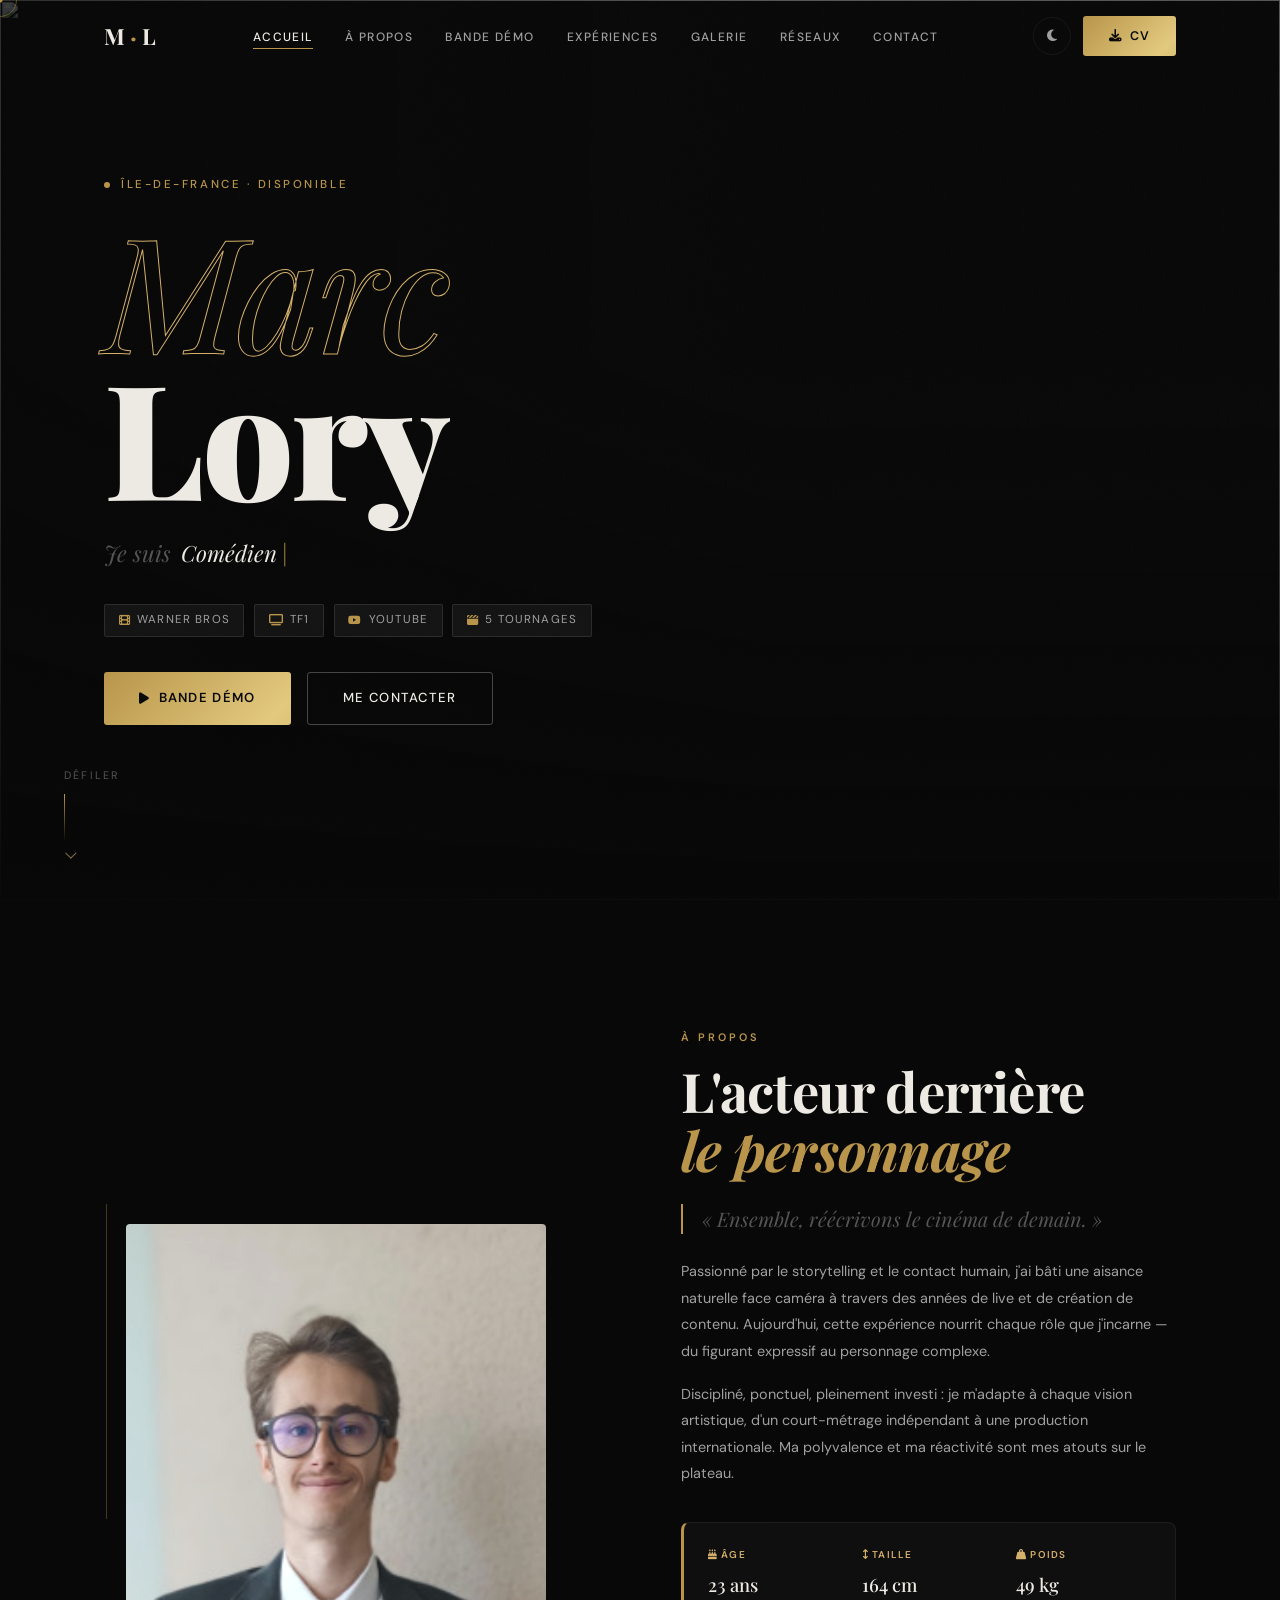
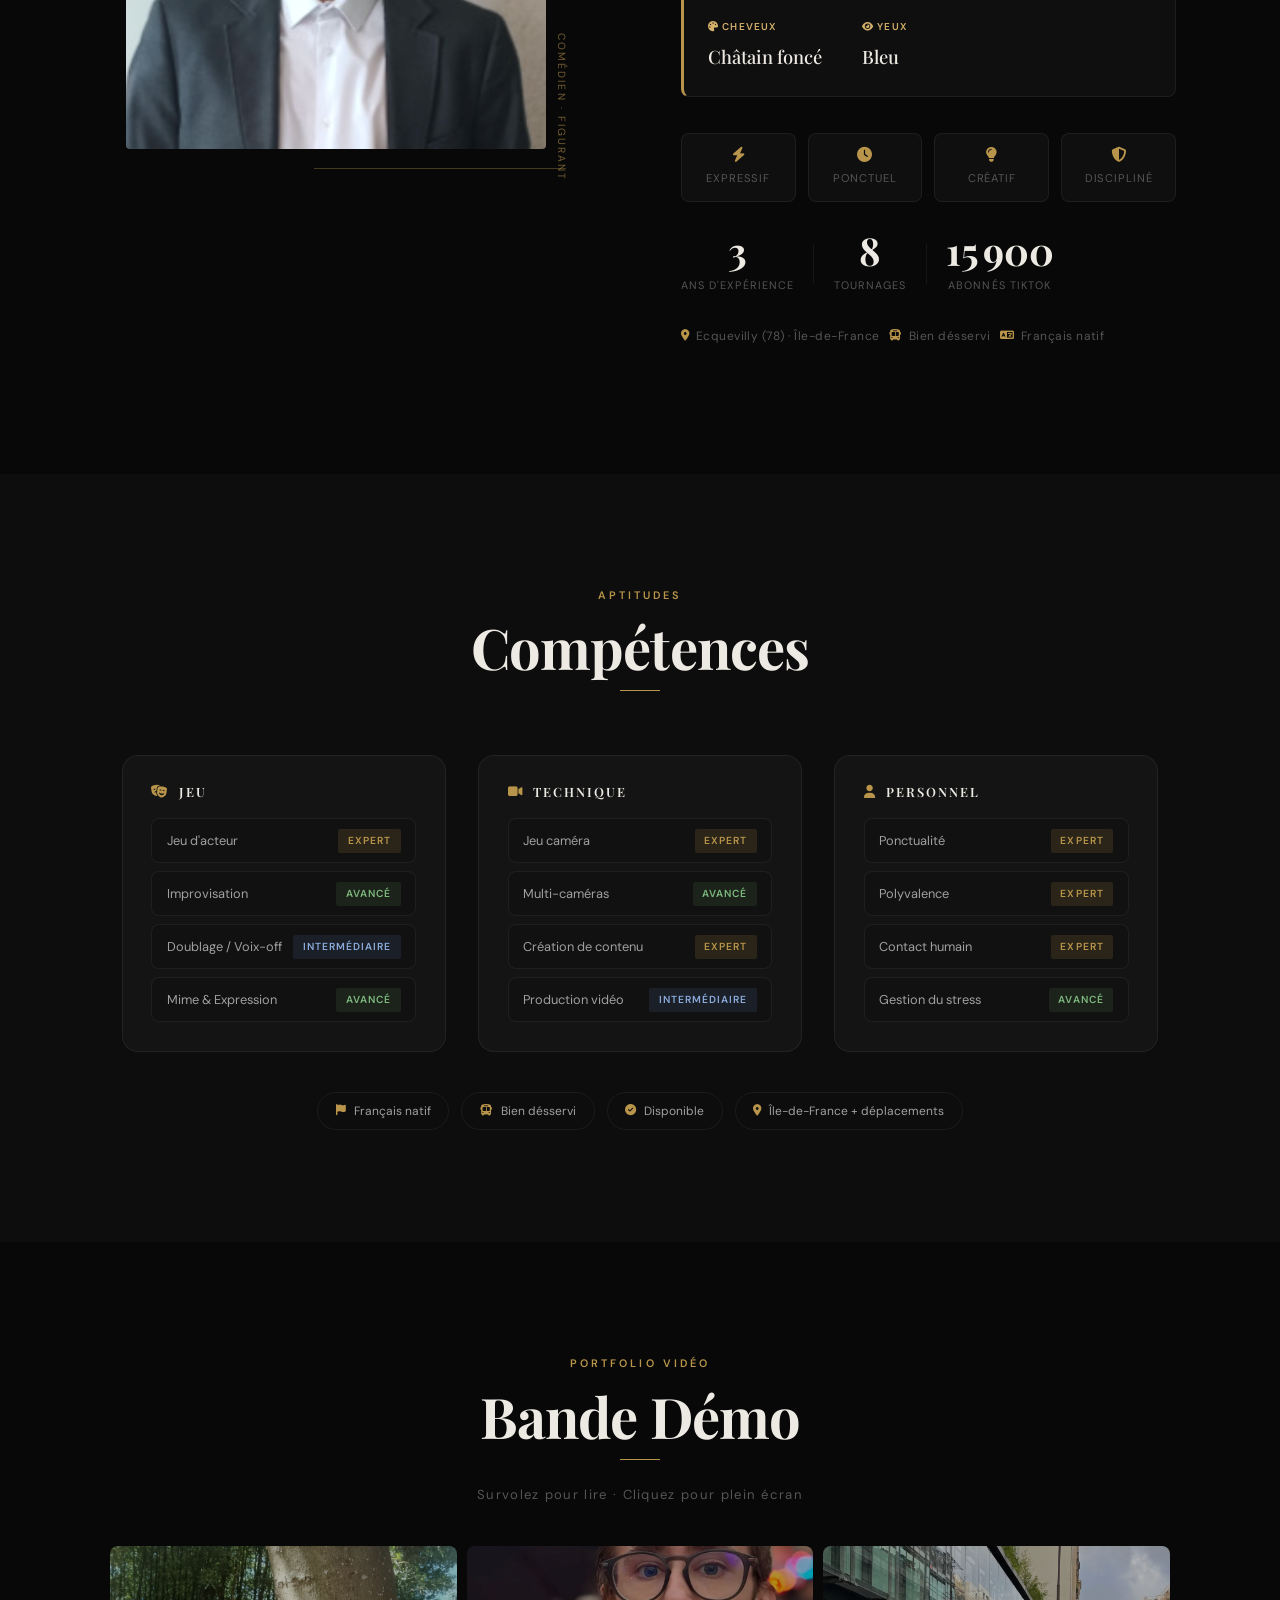
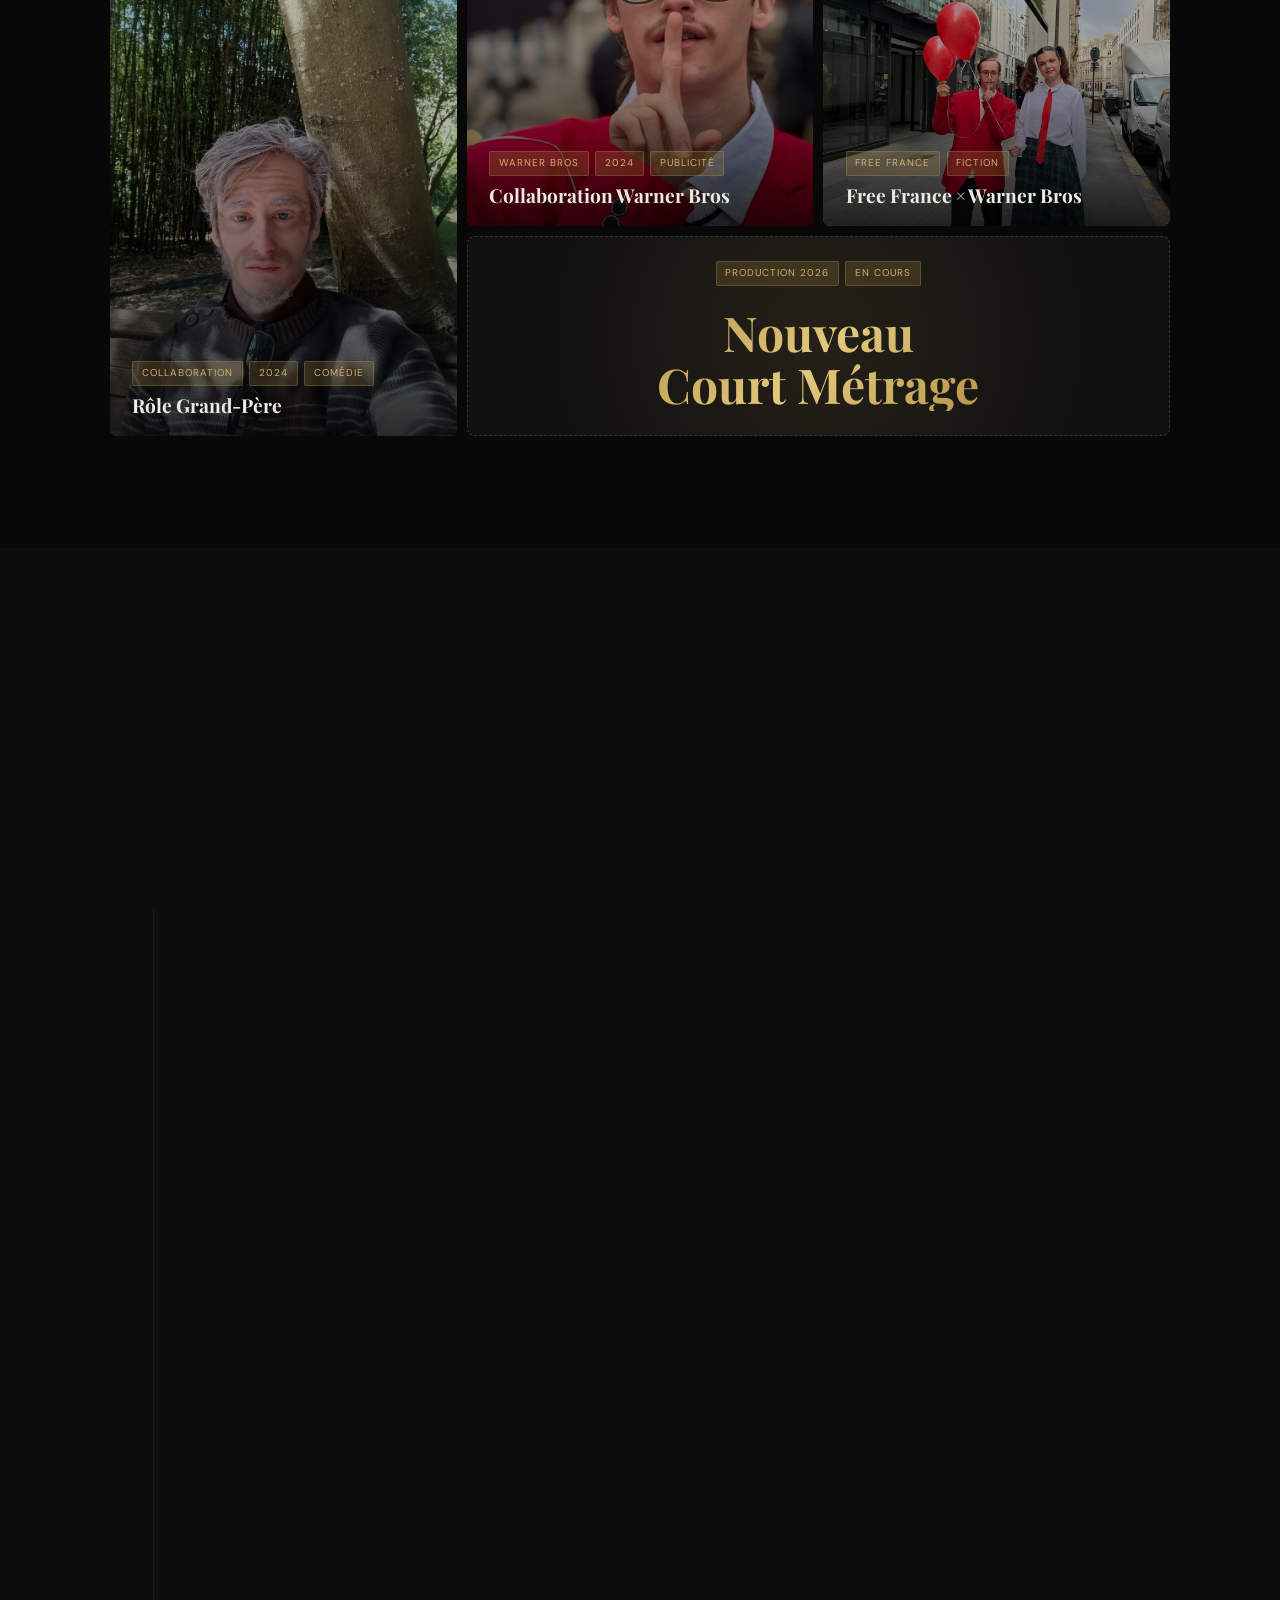
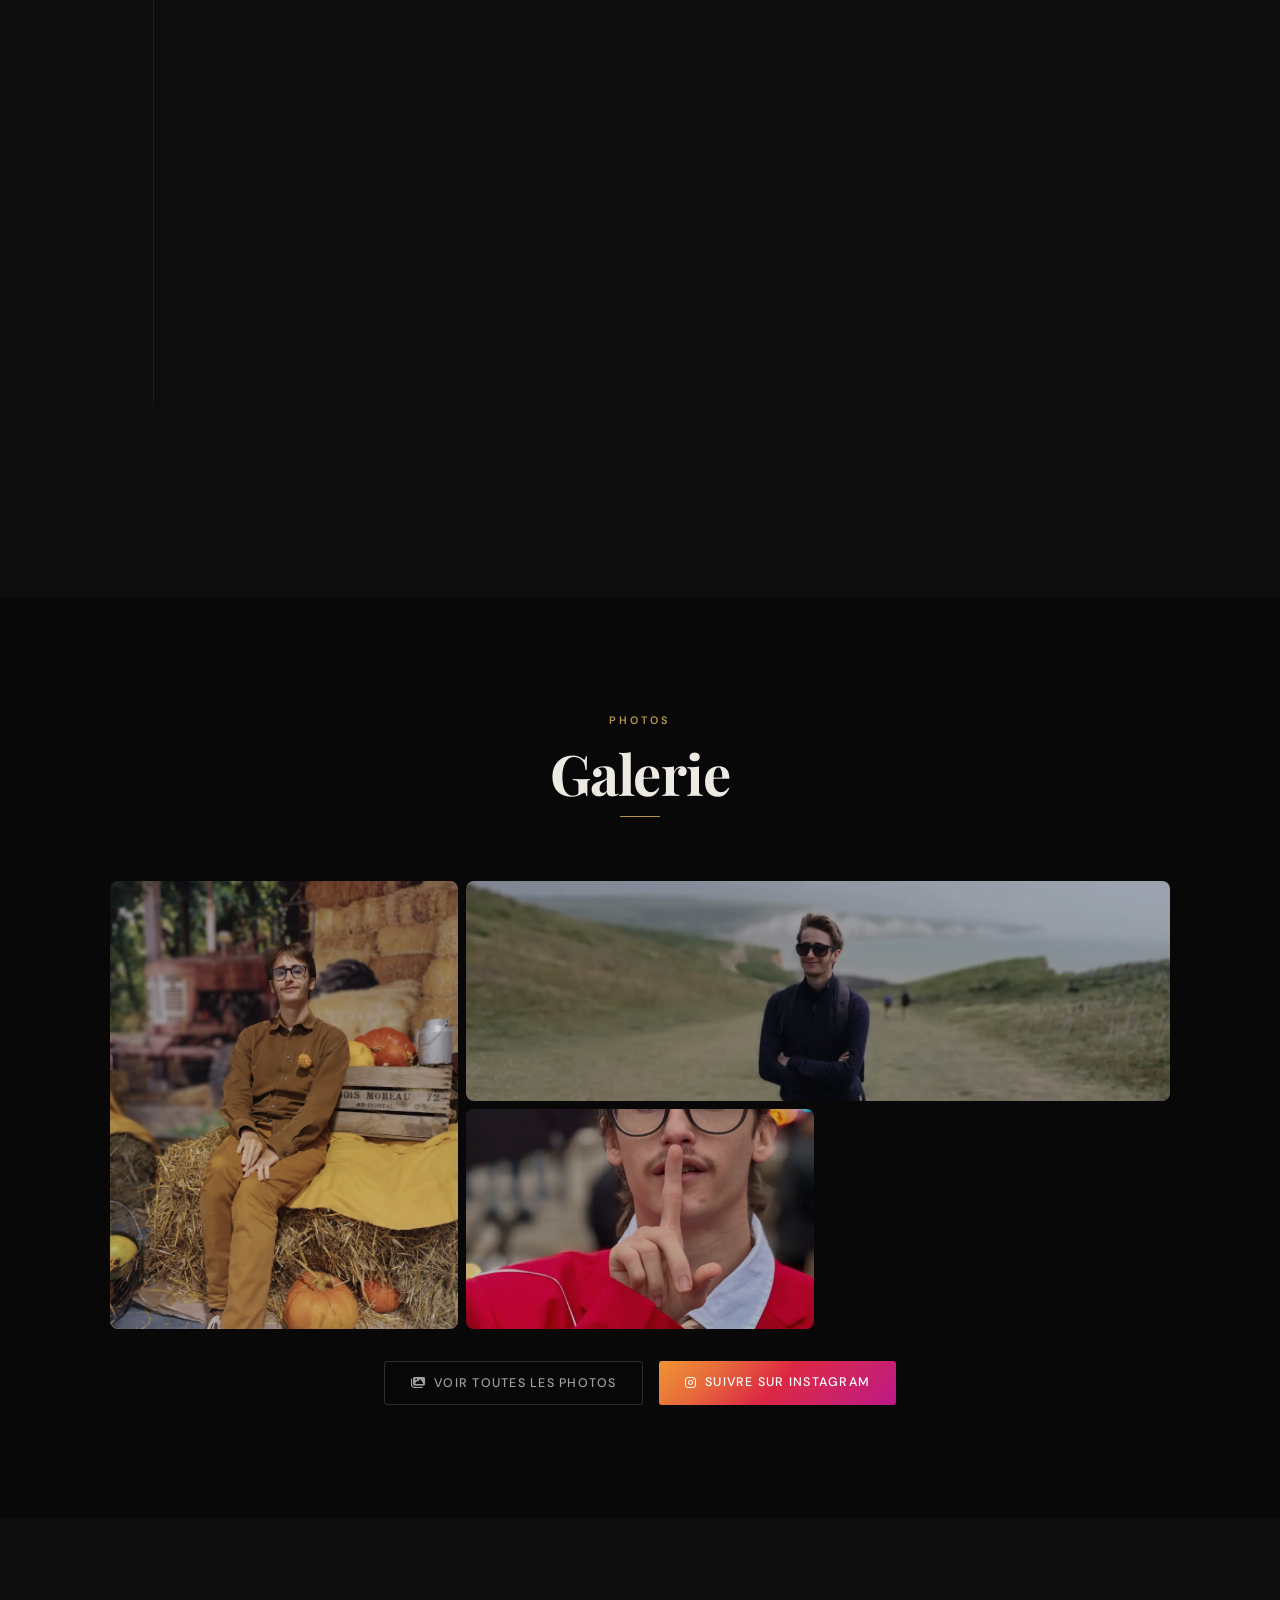
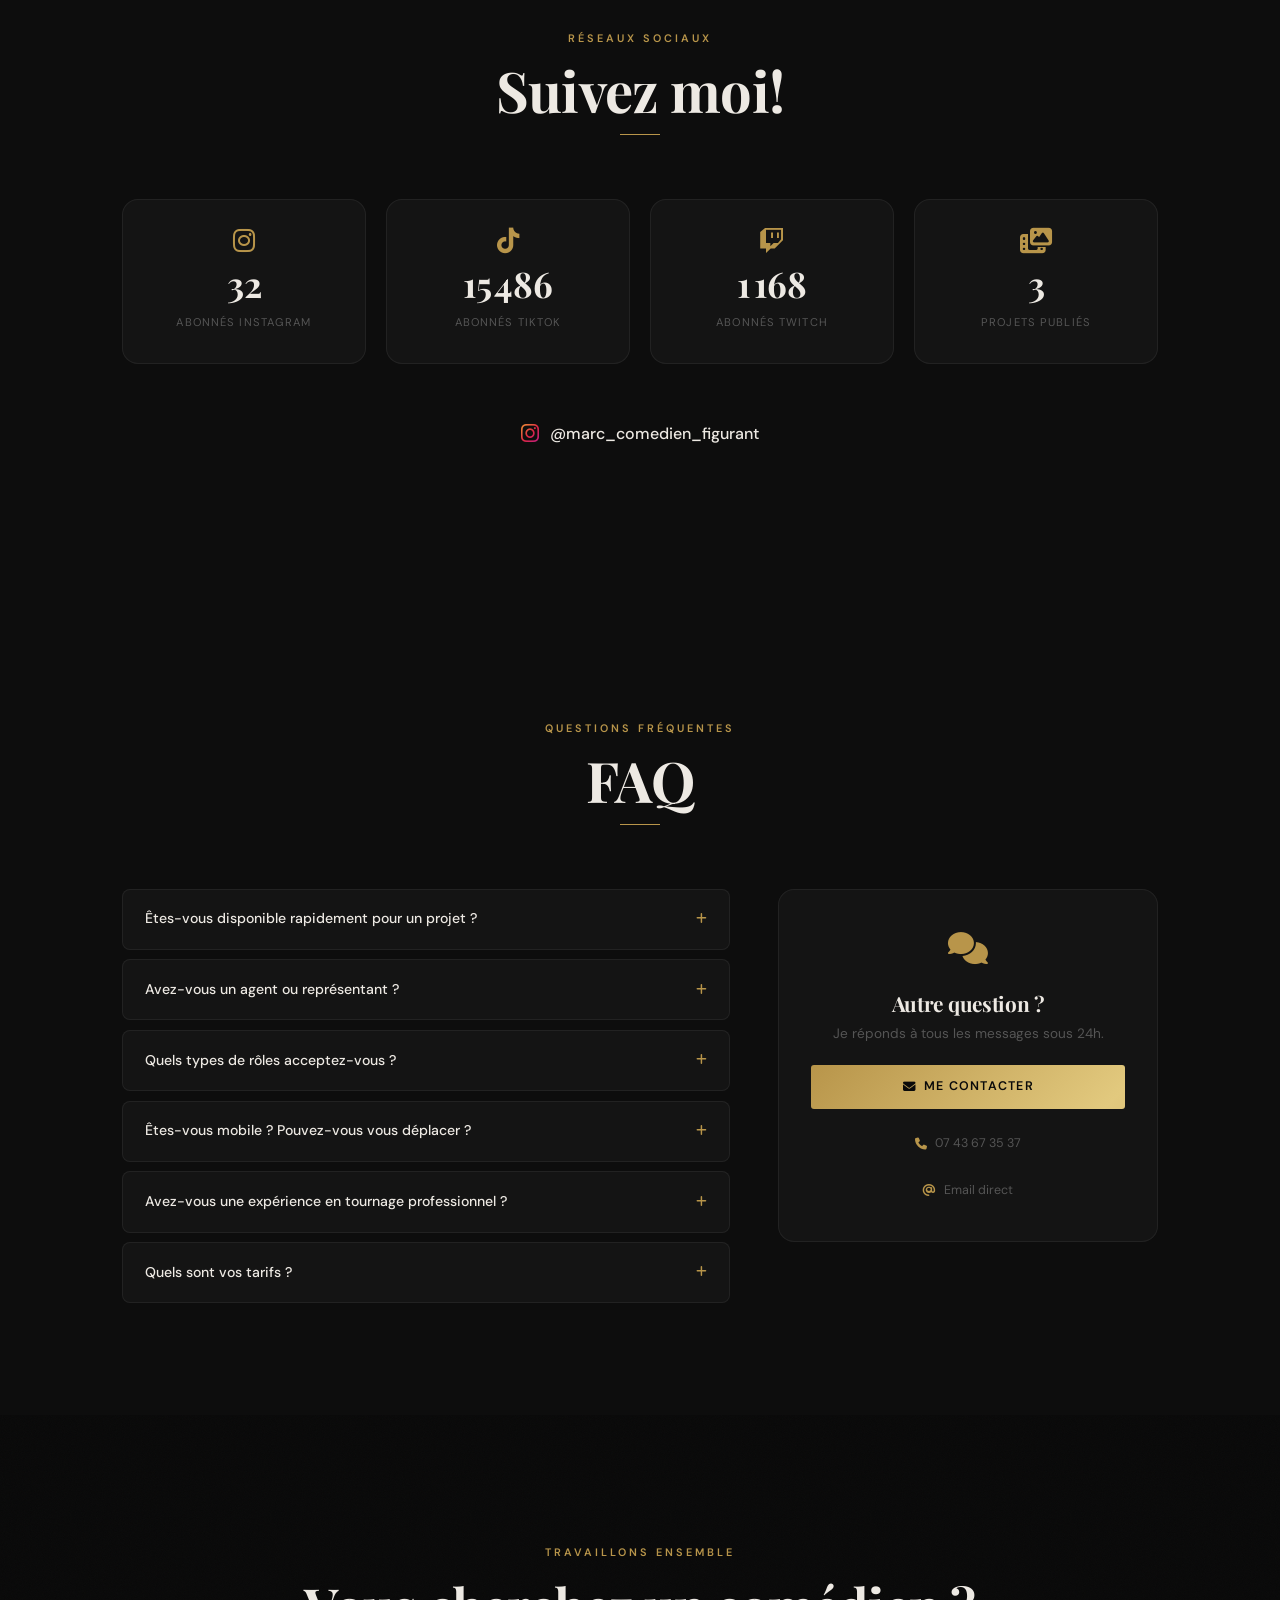
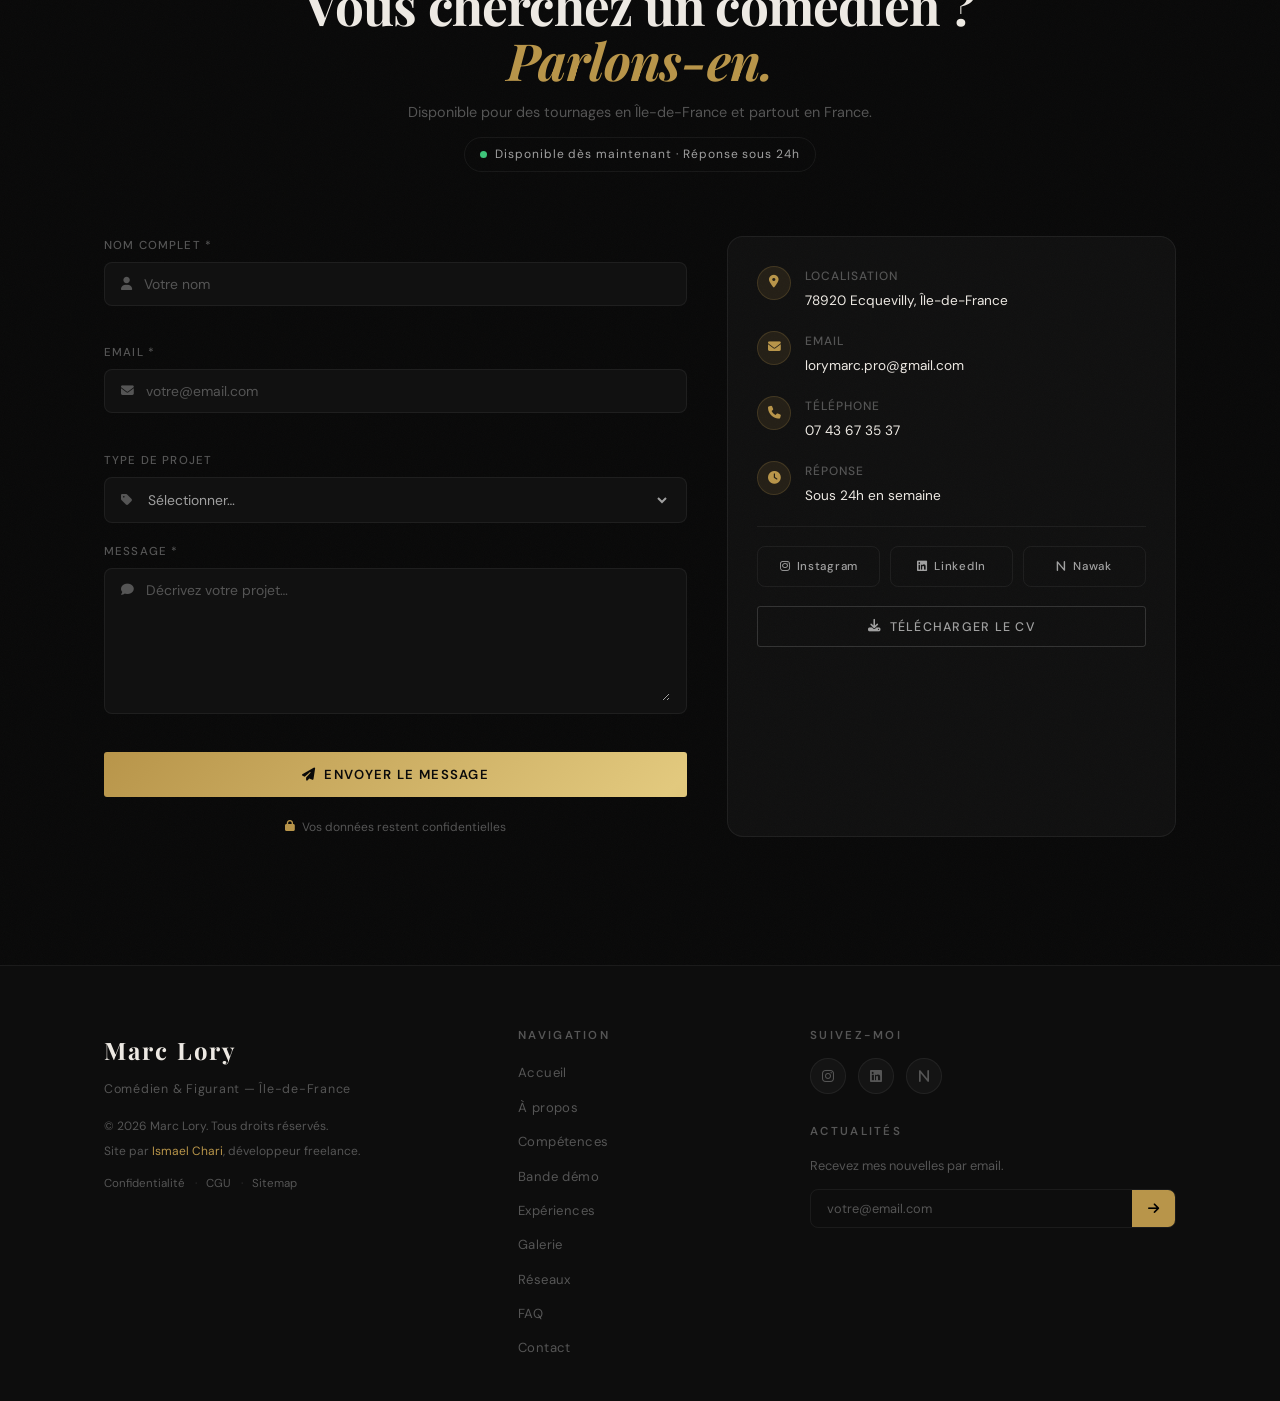
==== commit 56928019: "Rename true_index.html to index.html" ====
--- a/index.html
+++ b/index.html
@@ -1,170 +1,710 @@
 <!DOCTYPE html>
 <html lang="fr">
 <head>
+  <!-- Google Tag Manager -->
+  <script>(function(w,d,s,l,i){w[l]=w[l]||[];w[l].push({'gtm.start':new Date().getTime(),event:'gtm.js'});var f=d.getElementsByTagName(s)[0],j=d.createElement(s),dl=l!='dataLayer'?'&l='+l:'';j.async=true;j.src='https://www.googletagmanager.com/gtm.js?id='+i+dl;f.parentNode.insertBefore(j,f);})(window,document,'script','dataLayer','GTM-53H9HRQK');</script>
+
   <meta charset="UTF-8">
-  <title>Maintenance en cours</title>
   <meta name="viewport" content="width=device-width, initial-scale=1.0">
-  <link href="https://fonts.googleapis.com/css2?family=Poppins:wght@300;400;600&display=swap" rel="stylesheet">
-  <style>
-    * {
-      margin: 0;
-      padding: 0;
-      box-sizing: border-box;
-      font-family: 'Poppins', sans-serif;
-    }
-
-    body {
-      height: 100vh;
-      display: flex;
-      justify-content: center;
-      align-items: center;
-      background: linear-gradient(135deg, #0f2027, #203a43, #2c5364);
-      color: white;
-      overflow: hidden;
-    }
-
-    .container {
-      text-align: center;
-      backdrop-filter: blur(15px);
-      background: rgba(255,255,255,0.05);
-      padding: 50px;
-      border-radius: 20px;
-      box-shadow: 0 0 40px rgba(0,0,0,0.3);
-      animation: fadeIn 1.5s ease;
-    }
-
-    h1 {
-      font-size: 3rem;
-      margin-bottom: 20px;
-      animation: float 3s ease-in-out infinite;
-    }
-
-    p {
-      font-size: 1.2rem;
-      opacity: 0.8;
-    }
-
-    .loader {
-      margin-top: 30px;
-      display: flex;
-      justify-content: center;
-      gap: 10px;
-    }
-
-    .dot {
-      width: 15px;
-      height: 15px;
-      background: white;
-      border-radius: 50%;
-      animation: bounce 1.5s infinite;
-    }
-
-    .dot:nth-child(2) { animation-delay: 0.2s; }
-    .dot:nth-child(3) { animation-delay: 0.4s; }
-
-    @keyframes bounce {
-      0%, 80%, 100% { transform: scale(0); }
-      40% { transform: scale(1); }
-    }
-
-    @keyframes fadeIn {
-      from { opacity: 0; transform: translateY(20px); }
-      to { opacity: 1; transform: translateY(0); }
-    }
-
-    @keyframes float {
-      0%, 100% { transform: translateY(0px); }
-      50% { transform: translateY(-10px); }
-    }
-
-    .background-circles span {
-      position: absolute;
-      display: block;
-      width: 20px;
-      height: 20px;
-      background: rgba(255,255,255,0.1);
-      animation: move 25s linear infinite;
-      bottom: -150px;
-      border-radius: 50%;
-    }
-
-    .background-circles span:nth-child(1) {
-      left: 25%;
-      width: 80px;
-      height: 80px;
-      animation-delay: 0s;
-    }
-
-    .background-circles span:nth-child(2) {
-      left: 10%;
-      width: 20px;
-      height: 20px;
-      animation-delay: 2s;
-      animation-duration: 12s;
-    }
-
-    .background-circles span:nth-child(3) {
-      left: 70%;
-      width: 20px;
-      height: 20px;
-      animation-delay: 4s;
-    }
-
-    .background-circles span:nth-child(4) {
-      left: 40%;
-      width: 60px;
-      height: 60px;
-      animation-delay: 0s;
-      animation-duration: 18s;
-    }
-
-    .background-circles span:nth-child(5) {
-      left: 65%;
-      width: 20px;
-      height: 20px;
-      animation-delay: 0s;
-    }
-
-    @keyframes move {
-      0% {
-        transform: translateY(0) rotate(0deg);
-        opacity: 1;
-      }
-      100% {
-        transform: translateY(-1000px) rotate(720deg);
-        opacity: 0;
-      }
-    }
-
-    .footer {
-      margin-top: 30px;
-      font-size: 0.9rem;
-      opacity: 0.6;
-    }
-  </style>
+  <title>Marc Lory — Comédien & Figurant | Site officiel</title>
+  <meta name="description" content="Marc Lory, comédien et figurant basé en Île-de-France. Cinéma, publicité, TV. Expériences Warner Bros, TF1, YouTube.">
+  <link rel="canonical" href="https://lory-marc.fr/">
+  <link rel="shortcut icon" href="logo.webp" type="image/x-icon">
+
+  <!-- OG / Twitter -->
+  <meta property="og:title" content="Marc Lory — Comédien & Figurant">
+  <meta property="og:description" content="Portfolio de Marc Lory, comédien et figurant. Expériences Warner Bros, TF1, cinéma indépendant.">
+  <meta property="og:image" content="https://lory-marc.fr/Photo portrait - LORY Marc_1753948731388.webp">
+  <meta property="og:url" content="https://lory-marc.fr/">
+  <meta property="og:type" content="website">
+  <meta name="twitter:card" content="summary_large_image">
+
+  <!-- Schema.org -->
+  <script type="application/ld+json">{"@context":"https://schema.org","@type":"Person","name":"Marc Lory","jobTitle":"Comédien et Figurant","url":"https://lory-marc.fr","email":"lorymarc.pro@gmail.com","telephone":"+33743673537","address":{"@type":"PostalAddress","addressLocality":"Ecquevilly","postalCode":"78920","addressCountry":"FR"},"sameAs":["https://www.instagram.com/marc_comedien_figurant","https://www.linkedin.com/in/marc-l-938655214"]}</script>
+
+  <!-- Fonts -->
+  <link rel="preconnect" href="https://fonts.googleapis.com">
+  <link rel="preconnect" href="https://fonts.gstatic.com" crossorigin>
+  <link href="https://fonts.googleapis.com/css2?family=Playfair+Display:ital,wght@0,400;0,700;0,900;1,400;1,700&family=DM+Sans:wght@300;400;500;600&display=swap" rel="stylesheet">
+  <link rel="stylesheet" href="https://cdnjs.cloudflare.com/ajax/libs/font-awesome/6.4.0/css/all.min.css">
+  <link rel="stylesheet" href="css/style.css">
 </head>
 <body>
-
-  <div class="background-circles">
-    <span></span>
-    <span></span>
-    <span></span>
-    <span></span>
-    <span></span>
+  <!-- GTM noscript -->
+  <noscript><iframe src="https://www.googletagmanager.com/ns.html?id=GTM-53H9HRQK" height="0" width="0" style="display:none;visibility:hidden"></iframe></noscript>
+
+  <!-- Custom cursor -->
+  <div id="cursor-dot" aria-hidden="true"></div>
+  <div id="cursor-ring" aria-hidden="true"></div>
+
+  <!-- Loader -->
+  <div id="loader" aria-hidden="true">
+    <div class="loader-content">
+      <div class="loader-name">
+        <span class="ln-first">MARC</span>
+        <span class="ln-sep" aria-hidden="true"></span>
+        <span class="ln-last">LORY</span>
+      </div>
+      <div class="loader-bar-wrap"><div class="loader-bar-fill"></div></div>
+      <p class="loader-sub">Comédien &amp; Figurant</p>
+    </div>
   </div>
 
-  <div class="container">
-    <h1>🚧 Maintenance en cours</h1>
-    <p>Le site est actuellement en cours de mise à jour.<br>Merci de revenir dans quelques instants.</p>
-
-    <div class="loader">
-      <div class="dot"></div>
-      <div class="dot"></div>
-      <div class="dot"></div>
+  <!-- Scroll progress -->
+  <div class="scroll-progress" aria-hidden="true"></div>
+
+  <!-- ═══════════════ NAVBAR ═══════════════ -->
+  <header id="site-header">
+    <nav class="navbar" role="navigation" aria-label="Navigation principale">
+      <a href="#hero" class="nav-logo">
+        <span class="nl-first">M</span><span class="nl-dot">·</span><span class="nl-last">L</span>
+      </a>
+      <ul class="nav-menu" role="list">
+        <li><a href="#hero"        class="nav-link">Accueil</a></li>
+        <li><a href="#about"       class="nav-link">À propos</a></li>
+        <li><a href="#showreel"    class="nav-link">Bande démo</a></li>
+        <li><a href="#experiences" class="nav-link">Expériences</a></li>
+        <li><a href="#gallery"     class="nav-link">Galerie</a></li>
+        <li><a href="#social"      class="nav-link">Réseaux</a></li>
+        <li><a href="#contact"     class="nav-link">Contact</a></li>
+      </ul>
+      <div class="nav-actions">
+        <button id="theme-toggle" class="icon-btn" aria-label="Changer le thème">
+          <i class="fas fa-moon icon-dark"></i>
+          <i class="fas fa-sun icon-light"></i>
+        </button>
+        <button id="cv-btn" class="btn btn-gold" aria-label="Télécharger CV">
+          <i class="fas fa-download"></i><span>CV</span>
+        </button>
+        <button class="hamburger" aria-label="Menu" aria-expanded="false">
+          <span></span><span></span><span></span>
+        </button>
+      </div>
+    </nav>
+  </header>
+
+  <!-- CV Popup -->
+  <div class="popup-overlay" id="popup-overlay" role="dialog" aria-modal="true" aria-labelledby="popup-title">
+    <div class="popup">
+      <button class="popup-close" id="popup-cancel" aria-label="Fermer"><i class="fas fa-times"></i></button>
+      <div class="popup-icon"><i class="fas fa-file-pdf"></i></div>
+      <h3 id="popup-title">Accès sécurisé</h3>
+      <p>Entrez le code pour télécharger le CV</p>
+      <input type="password" id="code-input" placeholder="• • • •" autocomplete="off" aria-label="Code d'accès">
+      <p id="error-msg" role="alert" aria-live="polite"></p>
+      <button id="popup-submit" class="btn btn-gold btn-full">Valider</button>
     </div>
-
-    <div class="footer">lory-marc.fr — Dev en action ⚙️</div>
   </div>
-
+  <div id="toast-wrap" aria-live="polite"></div>
+
+  <main>
+
+    <!-- ═══════════════ 01 HERO ═══════════════ -->
+    <section id="hero" class="hero">
+      <div class="grain" aria-hidden="true"></div>
+      <!-- Hero background: theatre image from Unsplash (libre de droits) as fallback, video if available -->
+      <div class="hero-bg" aria-hidden="true">
+        <img
+          class="hero-bg-img"
+          src="https://images.unsplash.com/photo-1503095396549-807759245b35?w=1920&q=80&auto=format&fit=crop"
+          alt=""
+          loading="eager"
+        >
+        <video class="hero-video" autoplay muted loop playsinline preload="none">
+          <source src="public/videos/grandpere.mp4" type="video/mp4">
+        </video>
+      </div>
+      <div class="hero-overlay" aria-hidden="true"></div>
+      <div class="hero-content">
+        <p class="hero-eyebrow rh" style="--d:.1s">
+          <span class="he-dot" aria-hidden="true"></span>Île-de-France · Disponible
+        </p>
+        <h1 class="hero-title rh" style="--d:.3s">
+          <em>Marc</em><br><span class="ht-last">Lory</span>
+        </h1>
+        <div class="hero-typewriter rh" style="--d:.55s">
+          <span class="tw-prefix">Je suis&nbsp;</span>
+          <span id="tw-text"></span><span class="tw-cursor" aria-hidden="true">|</span>
+        </div>
+        <div class="hero-badges rh" style="--d:.8s">
+          <span class="badge"><i class="fas fa-film"></i> Warner Bros</span>
+          <span class="badge"><i class="fas fa-tv"></i> TF1</span>
+          <span class="badge"><i class="fab fa-youtube"></i> YouTube</span>
+          <span class="badge"><i class="fas fa-clapperboard"></i> 5 tournages</span>
+        </div>
+        <div class="hero-cta rh" style="--d:1.05s">
+          <a href="#showreel" class="btn btn-gold btn-lg"><i class="fas fa-play"></i> Bande démo</a>
+          <a href="#contact" class="btn btn-ghost btn-lg">Me contacter</a>
+        </div>
+      </div>
+      <a href="#about" class="hero-scroll" aria-label="Défiler vers À propos">
+        <span>Défiler</span>
+        <div class="hs-line"></div>
+        <div class="hs-arrow" aria-hidden="true"></div>
+      </a>
+    </section>
+
+    <!-- ═══════════════ 02 ABOUT ═══════════════ -->
+    <section id="about" class="about-section">
+      <div class="about-inner container">
+        <!-- Photo -->
+        <div class="about-visual reveal">
+          <div class="about-photo-frame">
+            <img
+              src="public/images/Portrait.webp"
+              alt="Portrait Marc Lory — Comédien & Figurant"
+              loading="lazy"
+              width="480"
+              height="600"
+            >
+            <div class="apf-line apf-line-v" aria-hidden="true"></div>
+            <div class="apf-line apf-line-h" aria-hidden="true"></div>
+            <div class="apf-label" aria-hidden="true">Comédien · Figurant</div>
+          </div>
+        </div>
+
+        <!-- Text -->
+        <div class="about-text reveal" data-delay="120">
+          <span class="section-label">À propos</span>
+          <h2>L'acteur derrière<br><em>le personnage</em></h2>
+          <blockquote class="about-quote">
+            « Ensemble, réécrivons le cinéma de demain. »
+          </blockquote>
+          <p class="about-bio">
+            Passionné par le storytelling et le contact humain, j'ai bâti une aisance naturelle face caméra à travers des années de live et de création de contenu. Aujourd'hui, cette expérience nourrit chaque rôle que j'incarne — du figurant expressif au personnage complexe.
+          </p>
+          <p class="about-bio">
+            Discipliné, ponctuel, pleinement investi : je m'adapte à chaque vision artistique, d'un court-métrage indépendant à une production internationale. Ma polyvalence et ma réactivité sont mes atouts sur le plateau.
+          </p>
+
+          <!-- Profil Physique -->
+          <div class="about-physique reveal" data-delay="150">
+            <div class="physique-item">
+              <span class="p-label"><i class="fas fa-cake-candles"></i> Âge</span>
+              <span class="p-value">23 ans</span>
+            </div>
+            <div class="physique-item">
+              <span class="p-label"><i class="fas fa-arrows-up-down"></i> Taille</span>
+              <span class="p-value">164 cm</span>
+            </div>
+            <div class="physique-item">
+              <span class="p-label"><i class="fas fa-weight-hanging"></i> Poids</span>
+              <span class="p-value">49 kg</span>
+            </div>
+            <div class="physique-item">
+              <span class="p-label"><i class="fas fa-palette"></i> Cheveux</span>
+              <span class="p-value">Châtain foncé</span>
+            </div>
+            <div class="physique-item">
+              <span class="p-label"><i class="fas fa-eye"></i> Yeux</span>
+              <span class="p-value">Bleu</span>
+            </div>
+          </div>
+
+          <!-- Traits -->
+          <div class="about-traits">
+            <div class="trait"><i class="fas fa-bolt"></i><span>Expressif</span></div>
+            <div class="trait"><i class="fas fa-clock"></i><span>Ponctuel</span></div>
+            <div class="trait"><i class="fas fa-lightbulb"></i><span>Créatif</span></div>
+            <div class="trait"><i class="fas fa-shield-alt"></i><span>Discipliné</span></div>
+          </div>
+
+          <!-- Stats -->
+          <div class="about-stats">
+            <div class="stat-item">
+              <span class="stat-num" data-target="3">0</span>
+              <span class="stat-lbl">Ans d'expérience</span>
+            </div>
+            <div class="stat-sep" aria-hidden="true"></div>
+            <div class="stat-item">
+              <span class="stat-num" data-target="5">0</span>
+              <span class="stat-lbl">Tournages</span>
+            </div>
+            <div class="stat-sep" aria-hidden="true"></div>
+            <div class="stat-item">
+              <span class="stat-num" data-target="15900">0</span>
+              <span class="stat-lbl">Abonnés TikTok</span>
+            </div>
+          </div>
+
+          <!-- Meta -->
+          <div class="about-meta">
+            <span><i class="fas fa-map-marker-alt"></i> Ecquevilly (78) · Île-de-France</span>
+            <span><i class="fas fa-bus"></i> Bien désservi</span>
+            <span><i class="fas fa-language"></i> Français natif</span>
+          </div>
+        </div>
+      </div>
+    </section>
+
+    <!-- ═══════════════ 03 SKILLS ═══════════════ -->
+    <section id="skills" class="section skills-section">
+      <div class="container">
+        <div class="section-header reveal">
+          <span class="section-label">Aptitudes</span>
+          <h2>Compétences</h2>
+        </div>
+        <div class="skills-cols">
+          <div class="skills-col reveal">
+            <h3 class="skills-col-title"><i class="fas fa-theater-masks"></i> Jeu</h3>
+            <div class="skill-tag-grid">
+              <div class="skill-tag" data-detail="Interprétation de personnages complexes, travail d'incarnation profond.">
+                <span class="st-name">Jeu d'acteur</span><span class="st-level expert">Expert</span>
+              </div>
+              <div class="skill-tag" data-detail="Réactivité et créativité spontanée sur plateau.">
+                <span class="st-name">Improvisation</span><span class="st-level avance">Avancé</span>
+              </div>
+              <div class="skill-tag" data-detail="Voix posée, articulation claire, registres variés.">
+                <span class="st-name">Doublage / Voix-off</span><span class="st-level inter">Intermédiaire</span>
+              </div>
+              <div class="skill-tag" data-detail="Expressions faciales, corps comme outil narratif.">
+                <span class="st-name">Mime & Expression</span><span class="st-level avance">Avancé</span>
+              </div>
+            </div>
+          </div>
+          <div class="skills-col reveal" data-delay="100">
+            <h3 class="skills-col-title"><i class="fas fa-video"></i> Technique</h3>
+            <div class="skill-tag-grid">
+              <div class="skill-tag" data-detail="Maîtrise des codes caméra, placement, axe, regards.">
+                <span class="st-name">Jeu caméra</span><span class="st-level expert">Expert</span>
+              </div>
+              <div class="skill-tag" data-detail="Gestion de plusieurs flux caméra simultanément.">
+                <span class="st-name">Multi-caméras</span><span class="st-level avance">Avancé</span>
+              </div>
+              <div class="skill-tag" data-detail="Création, montage, diffusion live de contenu vidéo.">
+                <span class="st-name">Création de contenu</span><span class="st-level expert">Expert</span>
+              </div>
+              <div class="skill-tag" data-detail="Connaissance des workflows de tournage professionnel.">
+                <span class="st-name">Production vidéo</span><span class="st-level inter">Intermédiaire</span>
+              </div>
+            </div>
+          </div>
+          <div class="skills-col reveal" data-delay="200">
+            <h3 class="skills-col-title"><i class="fas fa-user"></i> Personnel</h3>
+            <div class="skill-tag-grid">
+              <div class="skill-tag" data-detail="Toujours à l'heure, fiable en toutes circonstances.">
+                <span class="st-name">Ponctualité</span><span class="st-level expert">Expert</span>
+              </div>
+              <div class="skill-tag" data-detail="Capacité à s'adapter à tout contexte, rôle ou équipe.">
+                <span class="st-name">Polyvalence</span><span class="st-level expert">Expert</span>
+              </div>
+              <div class="skill-tag" data-detail="Interaction naturelle, gestion de communauté live.">
+                <span class="st-name">Contact humain</span><span class="st-level expert">Expert</span>
+              </div>
+              <div class="skill-tag" data-detail="Résistance au stress, concentration sous pression.">
+                <span class="st-name">Gestion du stress</span><span class="st-level avance">Avancé</span>
+              </div>
+            </div>
+          </div>
+        </div>
+        <div class="skills-infos reveal">
+          <div class="info-pill"><i class="fas fa-flag"></i> Français natif</div>
+          <div class="info-pill"><i class="fas fa-bus"></i>Bien désservi</div>
+          <div class="info-pill"><i class="fas fa-check-circle"></i> Disponible</div>
+          <div class="info-pill"><i class="fas fa-map-marker-alt"></i> Île-de-France + déplacements</div>
+        </div>
+        <div class="skill-tooltip" id="skill-tooltip" aria-live="polite"></div>
+      </div>
+    </section>
+
+    <!-- ═══════════════ 04 SHOWREEL / BANDE DÉMO ═══════════════ -->
+    <section id="showreel" class="section showreel-section">
+      <div class="container">
+        <div class="section-header reveal">
+          <span class="section-label">Portfolio vidéo</span>
+          <h2>Bande Démo</h2>
+        </div>
+        <p class="section-intro reveal">Survolez pour lire · Cliquez pour plein écran</p>
+      </div>
+      <div class="bento-grid reveal">
+        <!-- Tall item -->
+        <div class="bento-item bento-tall" data-video="public/videos/grandpere.mp4" data-title="Rôle Grand-Père" data-tags="Collaboration · 2024 · Comédie">
+          <img src="public/images/minia-insta.webp" alt="Rôle grand-père format vertical" loading="lazy" class="bento-thumb">
+          <video src="public/videos/grandpere.mp4" class="bento-video" loop muted playsinline preload="none"></video>
+          <div class="bento-overlay">
+            <div class="bento-tags"><span>Collaboration</span><span>2024</span><span>Comédie</span></div>
+            <p class="bento-title">Rôle Grand-Père</p>
+            <button class="bento-play" aria-label="Voir en plein écran"><i class="fas fa-expand"></i></button>
+          </div>
+        </div>
+        <!-- Mid items -->
+        <div class="bento-item bento-mid" data-video="public/videos/videolarge2.mp4" data-title="Collaboration Warner Bros" data-tags="Warner Bros · 2024 · Publicité">
+          <img src="public/images/photo3.webp" alt="Tournage Warner Bros" loading="lazy" class="bento-thumb">
+          <video src="public/videos/videolarge2.mp4" class="bento-video" loop muted playsinline preload="none"></video>
+          <div class="bento-overlay">
+            <div class="bento-tags"><span>Warner Bros</span><span>2024</span><span>Publicité</span></div>
+            <p class="bento-title">Collaboration Warner Bros</p>
+            <button class="bento-play" aria-label="Voir en plein écran"><i class="fas fa-expand"></i></button>
+          </div>
+        </div>
+        <div class="bento-item bento-mid" data-video="public/videos/videolarge1.mp4" data-title="Free France × Warner Bros" data-tags="Free · Warner Bros · Fiction">
+          <img src="public/images/photo4.webp" alt="Tournage Free France" loading="lazy" class="bento-thumb">
+          <video src="public/videos/videolarge1.mp4" class="bento-video" loop muted playsinline preload="none"></video>
+          <div class="bento-overlay">
+            <div class="bento-tags"><span>Free France</span><span>Fiction</span></div>
+            <p class="bento-title">Free France × Warner Bros</p>
+            <button class="bento-play" aria-label="Voir en plein écran"><i class="fas fa-expand"></i></button>
+          </div>
+        </div>
+        <!-- Wide item -->
+        <div class="bento-item bento-wide upcoming">
+          <div class="bento-overlay">
+            <div class="bento-tags"><span>Production 2026</span><span>En cours</span></div>
+            <p class="bento-title">Nouveau<br>Court Métrage</p>
+          </div>
+        </div>
+      </div>
+
+      <!-- Video lightbox -->
+      <div id="video-lb" role="dialog" aria-modal="true" aria-label="Lecteur vidéo">
+        <button class="vlb-close" id="vlb-close" aria-label="Fermer"><i class="fas fa-times"></i></button>
+        <div class="vlb-inner">
+          <p class="vlb-title" id="vlb-title"></p>
+          <div class="vlb-tags" id="vlb-tags"></div>
+          <video id="vlb-video" controls playsinline></video>
+        </div>
+      </div>
+    </section>
+
+    <!-- ═══════════════ 05 EXPERIENCES ═══════════════ -->
+    <section id="experiences" class="section exp-section">
+      <div class="container">
+        <div class="section-header reveal">
+          <span class="section-label">Parcours</span>
+          <h2>Expériences</h2>
+        </div>
+        <div class="exp-filters reveal">
+          <button class="filter-btn active" data-filter="all">Tout</button>
+          <button class="filter-btn" data-filter="cinema">Cinéma</button>
+          <button class="filter-btn" data-filter="tv">TV</button>
+          <button class="filter-btn" data-filter="digital">Digital</button>
+        </div>
+        <div class="timeline" id="timeline">
+          <div class="timeline-line" aria-hidden="true"></div>
+
+          <article class="tl-item reveal" data-cat="cinema">
+            <div class="tl-marker"><i class="fas fa-film"></i></div>
+            <div class="tl-card">
+              <span class="tl-badge cinema">Cinéma</span>
+              <h3>Figuration — Film <em>Garance</em></h3>
+              <time class="tl-date"><i class="fas fa-calendar"></i> Septembre 2025</time>
+              <p>Rôle de figurant dans une production cinématographique. Rencontres avec des professionnels du secteur et découverte des coulisses d'un tournage long-format.</p>
+              <div class="tl-learn"><strong>Apports :</strong> Réseautage · Workflow de tournage · Discipline plateau</div>
+            </div>
+          </article>
+
+          <article class="tl-item reveal" data-cat="cinema" data-delay="80">
+            <div class="tl-marker"><i class="fas fa-clapperboard"></i></div>
+            <div class="tl-card">
+              <span class="tl-badge cinema">Cinéma / Pub</span>
+              <h3>Tournage Warner Bros France &amp; Free France</h3>
+              <time class="tl-date"><i class="fas fa-calendar"></i> 2025</time>
+              <p>Expérience auprès d'une agence professionnelle internationale. Rôle comique unique, travail de maquillage intensif et coordination avec équipes techniques multiples.</p>
+              <div class="tl-learn"><strong>Apports :</strong> Maquillage pro · Multi-caméras · Coordination internationale</div>
+            </div>
+          </article>
+
+          <article class="tl-item reveal" data-cat="cinema" data-delay="160">
+            <div class="tl-marker"><i class="fas fa-mask"></i></div>
+            <div class="tl-card">
+              <span class="tl-badge cinema">Scène</span>
+              <h3>Préparation statue vivante</h3>
+              <time class="tl-date"><i class="fas fa-calendar"></i> Avril 2024</time>
+              <p>Travail approfondi de personnage et maquillage professionnel. Créativité et implication saluées par la direction artistique malgré l'annulation finale du projet.</p>
+              <div class="tl-learn"><strong>Apports :</strong> Création de personnage · Maquillage artistique · Résilience</div>
+            </div>
+          </article>
+
+          <article class="tl-item reveal" data-cat="tv" data-delay="240">
+            <div class="tl-marker"><i class="fas fa-tv"></i></div>
+            <div class="tl-card">
+              <span class="tl-badge tv">Télévision</span>
+              <h3>TF1 — Les 12 Coups de Midi</h3>
+              <time class="tl-date"><i class="fas fa-calendar"></i> 2023</time>
+              <p>Sélectionné parmi plus de 100 candidats pour une prestation face caméra en direct national. Gestion exemplaire du stress devant des millions de téléspectateurs.</p>
+              <div class="tl-learn"><strong>Apports :</strong> Confiance caméra · Naturalité sous pression · Live national</div>
+            </div>
+          </article>
+
+          <article class="tl-item reveal tl-hidden" data-cat="digital" data-delay="320">
+            <div class="tl-marker"><i class="fab fa-youtube"></i></div>
+            <div class="tl-card">
+              <span class="tl-badge digital">Digital</span>
+              <h3>Vidéo immersive YouTube</h3>
+              <time class="tl-date"><i class="fas fa-calendar"></i> 2023</time>
+              <p>Rôle maquillé (grand-père) dans un cache-cache géant. Improvisation, mime, jeu comique. Tournage multi-caméra synchronisé pour une chaîne à forte audience.</p>
+              <div class="tl-learn"><strong>Apports :</strong> Improvisation comique · Synchronisation multi-cam · Jeu physique</div>
+            </div>
+          </article>
+
+          <article class="tl-item reveal tl-hidden" data-cat="digital" data-delay="400">
+            <div class="tl-marker"><i class="fab fa-twitch"></i></div>
+            <div class="tl-card">
+              <span class="tl-badge digital">Digital</span>
+              <h3>Streamer caritatif — Twitch</h3>
+              <time class="tl-date"><i class="fas fa-calendar"></i> 2022 – 2025</time>
+              <p>Créateur de contenu live. Plus de 1 200 abonnés, 1 920 € récoltés pour des associations. Maîtrise totale caméra, improvisation continue, gestion de communauté.</p>
+              <div class="tl-learn"><strong>Apports :</strong> Aisance caméra · Adaptation temps réel · Leadership communautaire</div>
+            </div>
+          </article>
+        </div>
+        <div class="exp-more reveal">
+          <button id="exp-more-btn" class="btn btn-outline">
+            <i class="fas fa-chevron-down"></i> Voir plus d'expériences
+          </button>
+        </div>
+      </div>
+    </section>
+
+    <!-- ═══════════════ 06 GALLERY ═══════════════ -->
+    <section id="gallery" class="section gallery-section">
+      <div class="container">
+        <div class="section-header reveal">
+          <span class="section-label">Photos</span>
+          <h2>Galerie</h2>
+        </div>
+      </div>
+      <div class="gallery-grid" id="gallery-grid">
+        <div class="gallery-item reveal gi-tall"   data-index="0"><img src="public/images/photo1.webp"          alt="Marc Lory — Portrait"    loading="lazy"><div class="gi-overlay"><span>Portrait · Automne</span><button class="gi-zoom" data-index="0" aria-label="Agrandir"><i class="fas fa-expand-alt"></i></button></div></div>
+        <div class="gallery-item reveal gi-wide"   data-index="1" data-delay="60"><img src="public/images/photo2.webp"   alt="Marc Lory — Tournage"    loading="lazy"><div class="gi-overlay"><span>Tournage · Warner Bros</span><button class="gi-zoom" data-index="1" aria-label="Agrandir"><i class="fas fa-expand-alt"></i></button></div></div>
+        <div class="gallery-item reveal gi-square" data-index="2" data-delay="90"><img src="public/images/photo3.webp"   alt="Marc Lory — Plateau"     loading="lazy"><div class="gi-overlay"><span>Plateau · 2024</span><button class="gi-zoom" data-index="2" aria-label="Agrandir"><i class="fas fa-expand-alt"></i></button></div></div>
+        <div class="gallery-item reveal gi-square gallery-hidden" data-index="3" data-delay="80"><img src="public/images/photo4.webp"  alt="Marc Lory — Expression"  loading="lazy"><div class="gi-overlay"><span>Expression · 2024</span><button class="gi-zoom" data-index="3" aria-label="Agrandir"><i class="fas fa-expand-alt"></i></button></div></div>
+        <div class="gallery-item reveal gi-tall   gallery-hidden" data-index="4" data-delay="140"><img src="public/images/photo5.webp" alt="Marc Lory — Profil"       loading="lazy"><div class="gi-overlay"><span>Profil · 2023</span><button class="gi-zoom" data-index="4" aria-label="Agrandir"><i class="fas fa-expand-alt"></i></button></div></div>
+        <div class="gallery-item reveal gi-wide   gallery-hidden" data-index="5" data-delay="180"><img src="public/images/photo6.webp" alt="Marc Lory — Casting"      loading="lazy"><div class="gi-overlay"><span>Casting · 2023</span><button class="gi-zoom" data-index="5" aria-label="Agrandir"><i class="fas fa-expand-alt"></i></button></div></div>
+      </div>
+      <div class="gallery-actions container reveal">
+        <button id="gallery-more-btn" class="btn btn-outline"><i class="fas fa-images"></i> Voir toutes les photos</button>
+        <a href="https://www.instagram.com/marc_comedien_figurant" target="_blank" rel="noopener" class="btn btn-insta"><i class="fab fa-instagram"></i> Suivre sur Instagram</a>
+      </div>
+    </section>
+
+    <!-- Photo lightbox -->
+    <div id="lightbox" role="dialog" aria-modal="true" aria-label="Galerie photo">
+      <button class="lb-close" id="lb-close" aria-label="Fermer"><i class="fas fa-times"></i></button>
+      <button class="lb-prev"  id="lb-prev"  aria-label="Précédent"><i class="fas fa-chevron-left"></i></button>
+      <div class="lb-content">
+        <img id="lb-img" src="" alt="">
+        <p class="lb-counter" id="lb-counter"></p>
+      </div>
+      <button class="lb-next"  id="lb-next"  aria-label="Suivant"><i class="fas fa-chevron-right"></i></button>
+    </div>
+
+    <!-- ═══════════════ 07 SOCIAL / INSTAGRAM ═══════════════ -->
+    <section id="social" class="section social-section">
+      <div class="container">
+        <div class="section-header reveal">
+          <span class="section-label">Réseaux sociaux</span>
+          <h2>Suivez moi!</h2>
+        </div>
+
+        <!-- Counters -->
+        <div class="social-counters reveal">
+          <div class="sc-card">
+            <i class="fab fa-instagram sc-icon"></i>
+            <span class="sc-num" data-target="33">0</span>
+            <span class="sc-lbl">Abonnés Instagram</span>
+          </div>
+          <div class="sc-card">
+            <i class="fab fa-tiktok sc-icon"></i>
+            <span class="sc-num" data-target="15900">0</span>
+            <span class="sc-lbl">Abonnés TikTok</span>
+          </div>
+          <div class="sc-card">
+            <i class="fab fa-twitch sc-icon"></i>
+            <span class="sc-num" data-target="1200">0</span>
+            <span class="sc-lbl">Abonnés Twitch</span>
+          </div>
+          <div class="sc-card">
+            <i class="fas fa-photo-film sc-icon"></i>
+            <span class="sc-num" data-target="4">0</span>
+            <span class="sc-lbl">Projets publiés</span>
+          </div>
+        </div>
+
+        <!-- Instagram feed real posts -->
+        <div class="insta-feed reveal">
+          <div class="insta-header">
+            <i class="fab fa-instagram"></i>
+            <a href="https://www.instagram.com/marc_comedien_figurant" target="_blank" rel="noopener">@marc_comedien_figurant</a>
+          </div>
+          <!-- Elfsight Instagram Feed | Untitled Instagram Feed -->
+          <script src="https://elfsightcdn.com/platform.js" async></script>
+          <div class="elfsight-app-fa7228fc-3eec-44c4-848d-fa5121a30666" data-elfsight-app-lazy></div>
+        </div>
+      </div>
+    </section>
+
+    <!-- ═══════════════ 09 FAQ ═══════════════ -->
+    <section id="faq" class="section faq-section">
+      <div class="container">
+        <div class="section-header reveal">
+          <span class="section-label">Questions fréquentes</span>
+          <h2>FAQ</h2>
+        </div>
+        <div class="faq-grid">
+          <div class="faq-list reveal">
+            <details class="faq-item">
+              <summary class="faq-q">Êtes-vous disponible rapidement pour un projet ?<span class="faq-icon" aria-hidden="true"><i class="fas fa-plus"></i></span></summary>
+              <div class="faq-a"><p>Oui, je suis disponible pour des projets à très court préavis. Je peux me libérer en 24 à 48h selon les besoins du tournage. Contactez-moi directement pour vérifier mes disponibilités précises.</p></div>
+            </details>
+            <details class="faq-item">
+              <summary class="faq-q">Avez-vous un agent ou représentant ?<span class="faq-icon" aria-hidden="true"><i class="fas fa-plus"></i></span></summary>
+              <div class="faq-a"><p>Je travaille actuellement en direct via mon profil Nawak et ce portfolio. Je suis joignable directement par email ou téléphone pour toute proposition, ce qui facilite les échanges et accélère la prise de décision.</p></div>
+            </details>
+            <details class="faq-item">
+              <summary class="faq-q">Quels types de rôles acceptez-vous ?<span class="faq-icon" aria-hidden="true"><i class="fas fa-plus"></i></span></summary>
+              <div class="faq-a"><p>Je suis polyvalent : figuration simple, rôles avec texte, rôles comiques, dramatiques, doublure. Cinéma, télévision, publicité, web et événementiel. Aucun projet n'est trop petit ou trop grand.</p></div>
+            </details>
+            <details class="faq-item">
+              <summary class="faq-q">Êtes-vous mobile ? Pouvez-vous vous déplacer ?<span class="faq-icon" aria-hidden="true"><i class="fas fa-plus"></i></span></summary>
+              <div class="faq-a"><p>Oui. Basé à Ecquevilly (78), Je peux me déplacer facilement en transport ou autre. Je peux me déplacer sur toute l'Île-de-France et en France selon les projets et moyens.</p></div>
+            </details>
+            <details class="faq-item">
+              <summary class="faq-q">Avez-vous une expérience en tournage professionnel ?<span class="faq-icon" aria-hidden="true"><i class="fas fa-plus"></i></span></summary>
+              <div class="faq-a"><p>Oui. J'ai participé à des productions avec Warner Bros France, Free France, TF1 et plusieurs courts-métrages indépendants. Je connais les codes du plateau : discipline, silence, placement caméra, hiérarchie d'équipe.</p></div>
+            </details>
+            <details class="faq-item">
+              <summary class="faq-q">Quels sont vos tarifs ?<span class="faq-icon" aria-hidden="true"><i class="fas fa-plus"></i></span></summary>
+              <div class="faq-a"><p>Mes tarifs dépendent du type de projet, de la durée et des droits d'exploitation. Je suis ouvert à la discussion et m'adapte aux budgets des productions indépendantes. Contactez-moi pour un devis personnalisé.</p></div>
+            </details>
+          </div>
+          <div class="faq-cta reveal" data-delay="150">
+            <div class="faq-cta-inner">
+              <div class="faq-cta-icon"><i class="fas fa-comments"></i></div>
+              <h3>Autre question ?</h3>
+              <p>Je réponds à tous les messages sous 24h.</p>
+              <a href="#contact" class="btn btn-gold btn-full"><i class="fas fa-envelope"></i> Me contacter</a>
+              <div class="faq-quick">
+                <a href="tel:+33743673537"><i class="fas fa-phone"></i> 07 43 67 35 37</a>
+                <a href="mailto:lorymarc.pro@gmail.com"><i class="fas fa-at"></i> Email direct</a>
+              </div>
+            </div>
+          </div>
+        </div>
+      </div>
+    </section>
+
+    <!-- ═══════════════ 10 CONTACT ═══════════════ -->
+    <section id="contact" class="contact-section">
+      <div class="grain" aria-hidden="true"></div>
+      <div class="contact-inner container">
+        <div class="contact-headline reveal">
+          <span class="section-label">Travaillons ensemble</span>
+          <h2>Vous cherchez un comédien ?<br><em>Parlons-en.</em></h2>
+          <p>Disponible pour des tournages en Île-de-France et partout en France.</p>
+          <div class="contact-status">
+            <span class="status-dot" aria-label="Disponible"></span>Disponible dès maintenant · Réponse sous 24h
+          </div>
+        </div>
+        <div class="contact-grid">
+          <div class="contact-form-wrap reveal">
+            <form action="https://formspree.io/f/xblkqabr" method="post" id="contact-form" novalidate>
+              <div class="form-row">
+                <label for="c-name">Nom complet *</label>
+                <div class="form-field"><i class="fas fa-user"></i><input type="text" id="c-name" name="name" placeholder="Votre nom" required autocomplete="name"></div>
+                <span class="field-err" id="err-name"></span>
+              </div>
+              <div class="form-row">
+                <label for="c-email">Email *</label>
+                <div class="form-field"><i class="fas fa-envelope"></i><input type="email" id="c-email" name="_replyto" placeholder="votre@email.com" required autocomplete="email"></div>
+                <span class="field-err" id="err-email"></span>
+              </div>
+              <div class="form-row">
+                <label for="c-subject">Type de projet</label>
+                <div class="form-field"><i class="fas fa-tag"></i>
+                  <select id="c-subject" name="subject">
+                    <option value="">Sélectionner…</option>
+                    <option>Long-métrage / Cinéma</option>
+                    <option>Court-métrage</option>
+                    <option>Publicité</option>
+                    <option>Série / Télévision</option>
+                    <option>Web / YouTube</option>
+                    <option>Événementiel</option>
+                    <option>Autre</option>
+                  </select>
+                </div>
+              </div>
+              <div class="form-row">
+                <label for="c-message">Message *</label>
+                <div class="form-field form-field-ta"><i class="fas fa-comment"></i><textarea id="c-message" name="message" rows="5" placeholder="Décrivez votre projet…" required></textarea></div>
+                <span class="field-err" id="err-msg"></span>
+              </div>
+              <button type="submit" class="btn btn-gold btn-full btn-lg" id="submit-btn">
+                <i class="fas fa-paper-plane"></i> Envoyer le message
+              </button>
+              <p class="form-note"><i class="fas fa-lock"></i> Vos données restent confidentielles</p>
+            </form>
+          </div>
+          <div class="cinfo-col reveal" data-delay="120">
+            <div class="cinfo-card">
+              <div class="cinfo-row"><div class="cinfo-icon"><i class="fas fa-map-marker-alt"></i></div><div><strong>Localisation</strong><span>78920 Ecquevilly, Île-de-France</span></div></div>
+              <div class="cinfo-row"><div class="cinfo-icon"><i class="fas fa-envelope"></i></div><div><strong>Email</strong><a href="mailto:lorymarc.pro@gmail.com">lorymarc.pro@gmail.com</a></div></div>
+              <div class="cinfo-row"><div class="cinfo-icon"><i class="fas fa-phone"></i></div><div><strong>Téléphone</strong><a href="tel:+33743673537">07 43 67 35 37</a></div></div>
+              <div class="cinfo-row"><div class="cinfo-icon"><i class="fas fa-clock"></i></div><div><strong>Réponse</strong><span>Sous 24h en semaine</span></div></div>
+              <div class="cinfo-divider"></div>
+              <div class="cinfo-socials">
+                <a href="https://www.instagram.com/marc_comedien_figurant" target="_blank" rel="noopener" class="csoc-btn ig" aria-label="Instagram"><i class="fab fa-instagram"></i><span>Instagram</span></a>
+                <a href="https://www.linkedin.com/in/marc-l-938655214" target="_blank" rel="noopener" class="csoc-btn li" aria-label="LinkedIn"><i class="fab fa-linkedin"></i><span>LinkedIn</span></a>
+                <a href="https://nawak.com/book/marc-lory" target="_blank" rel="noopener" class="csoc-btn nw" aria-label="Nawak"><i class="fa-solid fa-n"></i><span>Nawak</span></a>
+              </div>
+              <button id="cv-inline-btn" class="btn btn-outline btn-full"><i class="fas fa-download"></i> Télécharger le CV</button>
+            </div>
+          </div>
+        </div>
+      </div>
+    </section>
+
+  </main>
+
+  <!-- ═══════════════ FOOTER ═══════════════ -->
+  <footer>
+    <div class="footer-inner container">
+      <div class="footer-brand">
+        <a href="#hero" class="footer-logo">Marc Lory</a>
+        <p class="footer-tagline">Comédien & Figurant — Île-de-France</p>
+        <p class="footer-copy">&copy; <span id="footer-year"></span> Marc Lory. Tous droits réservés.</p>
+        <p class="footer-credit">Site par <a href="mailto:lorymarc.pro@gmail.com">Ismael Chari</a>, développeur freelance.</p>
+        <div class="footer-legal">
+          <a href="privacy.html">Confidentialité</a><span aria-hidden="true">·</span>
+          <a href="conditions.html">CGU</a><span aria-hidden="true">·</span>
+          <a href="sitemap.xml">Sitemap</a>
+        </div>
+      </div>
+      <nav class="footer-nav" aria-label="Navigation secondaire">
+        <h4>Navigation</h4>
+        <ul>
+          <li><a href="#hero">Accueil</a></li>
+          <li><a href="#about">À propos</a></li>
+          <li><a href="#skills">Compétences</a></li>
+          <li><a href="#showreel">Bande démo</a></li>
+          <li><a href="#experiences">Expériences</a></li>
+          <li><a href="#gallery">Galerie</a></li>
+          <li><a href="#social">Réseaux</a></li>
+          <li><a href="#faq">FAQ</a></li>
+          <li><a href="#contact">Contact</a></li>
+        </ul>
+      </nav>
+      <div class="footer-right">
+        <h4>Suivez-moi</h4>
+        <div class="footer-socials">
+          <a href="https://www.instagram.com/marc_comedien_figurant" target="_blank" rel="noopener" aria-label="Instagram"><i class="fab fa-instagram"></i></a>
+          <a href="https://www.linkedin.com/in/marc-l-938655214" target="_blank" rel="noopener" aria-label="LinkedIn"><i class="fab fa-linkedin"></i></a>
+          <a href="https://nawak.com/book/marc-lory" target="_blank" rel="noopener" aria-label="Nawak"><i class="fa-solid fa-n"></i></a>
+        </div>
+        <div class="footer-newsletter">
+          <h4>Actualités</h4>
+          <p>Recevez mes nouvelles par email.</p>
+          <form class="newsletter-form" id="newsletter-form" novalidate>
+            <input type="email" placeholder="votre@email.com" aria-label="Email newsletter" required>
+            <button type="submit" aria-label="S'inscrire"><i class="fas fa-arrow-right"></i></button>
+          </form>
+        </div>
+      </div>
+    </div>
+  </footer>
+
+  <button id="back-top" aria-label="Retour en haut"><i class="fas fa-chevron-up"></i></button>
+
+  <script src="js/script.js"></script>
 </body>
-</html>+</html>
--- a/css/style.css
+++ b/css/style.css
@@ -0,0 +1,1466 @@
+/* ═══════════════════════════════════════════════════════════
+   MARC LORY — Portfolio Comédien · style.css
+   Design: Cinematic · Editorial · Dark Gold · Premium
+   Fonts: Playfair Display (display) + DM Sans (body)
+   ═══════════════════════════════════════════════════════════ */
+
+/* ── DESIGN TOKENS ──────────────────────────────────────── */
+:root {
+  /* Palette */
+  --gold:       #b8954a;
+  --gold-lt:    #d4b06a;
+  --gold-dim:   rgba(184,149,74,.12);
+  --gold-glow:  0 0 50px rgba(184,149,74,.22);
+  --gold-grad:  linear-gradient(135deg, #b8954a, #e2c97e, #b8954a);
+
+  /* Backgrounds */
+  --bg:         #080808;
+  --bg2:        #0d0d0d;
+  --bg3:        #111111;
+  --bg4:        #181818;
+  --card:       rgba(255,255,255,.03);
+
+  /* Text */
+  --text:       #a0a0a0;
+  --text-dim:   #555;
+  --white:      #ede9e3;
+
+  /* Borders */
+  --border:     rgba(255,255,255,.06);
+  --border-hv:  rgba(255,255,255,.15);
+
+  /* Fonts */
+  --font-d:     'Playfair Display', Georgia, serif;
+  --font-b:     'DM Sans', system-ui, sans-serif;
+
+  /* Shape */
+  --r:          8px;
+  --r-lg:       16px;
+
+  /* Motion */
+  --ease:       cubic-bezier(.25,.46,.45,.94);
+  --spring:     cubic-bezier(.34,1.56,.64,1);
+  --dur:        .35s;
+
+  /* Layout */
+  --pad:        7rem 5%;
+  --max:        1200px;
+
+  /* Instagram */
+  --ig:         linear-gradient(135deg,#f09433,#e6683c,#dc2743,#cc2366,#bc1888);
+}
+
+/* Light theme override */
+body.light {
+  --bg:       #f4f0e8; --bg2: #ede9e0; --bg3: #e7e2d8; --bg4: #ddd8cc;
+  --card:     rgba(0,0,0,.03);
+  --text:     #4a4540; --text-dim: #888;
+  --white:    #1a1612;
+  --border:   rgba(0,0,0,.07); --border-hv: rgba(0,0,0,.18);
+}
+
+/* ── RESET ──────────────────────────────────────────────── */
+*,*::before,*::after { margin:0; padding:0; box-sizing:border-box }
+html { scroll-behavior:smooth; scroll-padding-top:74px; -webkit-font-smoothing:antialiased }
+body {
+  font-family: var(--font-b);
+  background: var(--bg);
+  color: var(--text);
+  line-height: 1.7;
+  overflow-x: hidden;
+  transition: background var(--dur), color var(--dur);
+}
+img,video { display:block; max-width:100%; height:auto }
+a { text-decoration:none; color:inherit }
+ul { list-style:none }
+button { font-family:var(--font-b); cursor:pointer; border:none; background:none }
+h1,h2,h3,h4 {
+  font-family: var(--font-d);
+  color: var(--white);
+  line-height: 1.08;
+  letter-spacing: -.015em;
+}
+details summary { list-style:none }
+details summary::-webkit-details-marker { display:none }
+
+/* ── UTILITIES ──────────────────────────────────────────── */
+.container { max-width:var(--max); margin:0 auto; padding:0 5% }
+.section    { padding:var(--pad) }
+.section-label {
+  display:block;
+  font-size:.68rem;
+  font-weight:600;
+  letter-spacing:.28em;
+  text-transform:uppercase;
+  color:var(--gold);
+  margin-bottom:.8rem;
+}
+.section-header {
+  text-align:center;
+  margin-bottom:4rem;
+}
+.section-header h2 {
+  font-size: clamp(2.2rem,5vw,3.5rem);
+  font-weight:700;
+  display:inline-block;
+  position:relative;
+}
+.section-header h2::after {
+  content:'';
+  display:block;
+  width:40px; height:1px;
+  background:var(--gold);
+  margin:.8rem auto 0;
+}
+.section-header h2 em { font-style:italic; color:var(--gold) }
+.section-intro {
+  text-align:center;
+  color:var(--text-dim);
+  font-size:.82rem;
+  letter-spacing:.1em;
+  margin-top:-2.5rem;
+  margin-bottom:2.5rem;
+}
+
+/* ── BUTTONS ────────────────────────────────────────────── */
+.btn {
+  display:inline-flex; align-items:center; gap:.5rem;
+  padding:.72rem 1.6rem;
+  border-radius:3px;
+  font-size:.78rem; font-weight:500;
+  letter-spacing:.1em; text-transform:uppercase;
+  transition: all var(--dur) var(--ease);
+  white-space:nowrap; cursor:pointer;
+}
+.btn-lg  { padding:.9rem 2.2rem; font-size:.82rem }
+.btn-full { width:100%; justify-content:center }
+
+.btn-gold {
+  background: var(--gold-grad);
+  background-size: 200% auto;
+  color:#0a0a0a;
+  border:none;
+  font-weight:600;
+}
+.btn-gold:hover {
+  background-position:right center;
+  transform:translateY(-2px);
+  box-shadow:var(--gold-glow);
+}
+.btn-ghost {
+  border:1px solid rgba(255,255,255,.25);
+  color:var(--white);
+}
+.btn-ghost:hover { border-color:var(--gold); color:var(--gold); transform:translateY(-2px) }
+
+.btn-outline {
+  border:1px solid var(--border-hv);
+  color:var(--text);
+}
+.btn-outline:hover { border-color:var(--gold); color:var(--gold); transform:translateY(-2px) }
+
+.btn-insta { background:var(--ig); color:#fff; border:none }
+.btn-insta:hover { opacity:.9; transform:translateY(-2px) }
+
+/* ── CUSTOM CURSOR ──────────────────────────────────────── */
+#cursor-dot, #cursor-ring {
+  position:fixed; pointer-events:none; z-index:9999;
+  border-radius:50%;
+  transform:translate(-50%,-50%);
+  transition-property: left, top;
+  transition-timing-function: var(--ease);
+}
+#cursor-dot  { width:5px; height:5px; background:var(--gold); transition-duration:.05s }
+#cursor-ring { width:34px; height:34px; border:1px solid rgba(184,149,74,.45); transition-duration:.2s }
+@media(hover:none) { #cursor-dot,#cursor-ring { display:none } }
+
+/* ── SCROLL PROGRESS ────────────────────────────────────── */
+.scroll-progress {
+  position:fixed; top:0; left:0; height:2px;
+  background: linear-gradient(90deg, var(--gold), var(--gold-lt));
+  width:0%; z-index:9998; transition:width .08s linear;
+}
+
+/* ── GRAIN OVERLAY ──────────────────────────────────────── */
+.grain {
+  position:absolute; inset:0; pointer-events:none; z-index:1; opacity:.025;
+  background-image:url("data:image/svg+xml,%3Csvg viewBox='0 0 256 256' xmlns='http://www.w3.org/2000/svg'%3E%3Cfilter id='n'%3E%3CfeTurbulence type='fractalNoise' baseFrequency='0.9' numOctaves='4' stitchTiles='stitch'/%3E%3C/filter%3E%3Crect width='100%25' height='100%25' filter='url(%23n)'/%3E%3C/svg%3E");
+  background-size:200px;
+}
+
+/* ── LOADER ─────────────────────────────────────────────── */
+#loader {
+  position:fixed; inset:0;
+  background:var(--bg);
+  display:flex; align-items:center; justify-content:center;
+  z-index:9997;
+  transition:opacity .8s var(--ease), visibility .8s;
+}
+#loader.hidden { opacity:0; visibility:hidden; pointer-events:none }
+
+.loader-content { text-align:center }
+
+.loader-name {
+  display:flex; align-items:center; gap:.6rem;
+  font-family:var(--font-d);
+  font-size:clamp(2rem,9vw,4.5rem);
+  font-weight:400;
+  letter-spacing:.15em;
+  color:var(--white);
+}
+.ln-first { opacity:0; transform:translateX(-24px); animation:slideRight .7s var(--ease) .1s forwards }
+.ln-last  { opacity:0; transform:translateX(24px);  animation:slideLeft  .7s var(--ease) .2s forwards }
+.ln-sep   {
+  width:1px; height:.9em;
+  background:var(--gold); opacity:0;
+  animation:fadeIn .5s ease .35s forwards;
+}
+.loader-bar-wrap {
+  width:200px; height:1px;
+  background:rgba(255,255,255,.08);
+  margin:2.2rem auto .9rem;
+  overflow:hidden;
+}
+.loader-bar-fill {
+  height:100%; background:var(--gold-grad); background-size:200%;
+  width:0%; animation:loadFill 1.6s var(--ease) .4s forwards;
+}
+.loader-sub {
+  font-size:.68rem; letter-spacing:.28em; text-transform:uppercase;
+  color:var(--text-dim);
+  opacity:0; animation:fadeIn .8s ease .9s forwards;
+}
+
+/* ── NAVBAR ─────────────────────────────────────────────── */
+#site-header {
+  position:fixed; top:0; left:0; right:0; z-index:900;
+  transition:background var(--dur), backdrop-filter var(--dur), box-shadow var(--dur);
+}
+#site-header.scrolled {
+  background:rgba(8,8,8,.88);
+  backdrop-filter:blur(20px) saturate(120%);
+  box-shadow:0 1px 0 var(--border);
+}
+body.light #site-header.scrolled { background:rgba(244,240,232,.88) }
+
+.navbar {
+  max-width:var(--max); margin:0 auto; padding:0 5%;
+  height:72px;
+  display:flex; align-items:center; justify-content:space-between; gap:1rem;
+}
+
+/* Logo */
+.nav-logo {
+  font-family:var(--font-d); font-size:1.4rem; font-weight:700;
+  color:var(--white); letter-spacing:.12em;
+  display:flex; align-items:center; gap:.1em;
+  transition:color var(--dur);
+  flex-shrink:0;
+}
+.nl-dot { color:var(--gold); font-size:1.1em; line-height:1 }
+.nav-logo:hover { color:var(--gold) }
+
+/* Menu */
+.nav-menu {
+  display:flex; align-items:center; gap:2rem;
+}
+.nav-link {
+  font-size:.75rem; font-weight:500;
+  letter-spacing:.12em; text-transform:uppercase;
+  color:var(--text); position:relative;
+  transition:color var(--dur);
+  padding:.25rem 0;
+}
+.nav-link::after {
+  content:''; position:absolute; bottom:0; left:0;
+  width:0%; height:1px; background:var(--gold);
+  transition:width .3s var(--ease);
+}
+.nav-link:hover, .nav-link.active { color:var(--white) }
+.nav-link:hover::after, .nav-link.active::after { width:100% }
+
+/* Nav actions */
+.nav-actions { display:flex; align-items:center; gap:.75rem; flex-shrink:0 }
+.icon-btn {
+  width:38px; height:38px;
+  display:flex; align-items:center; justify-content:center;
+  border-radius:50%;
+  border:1px solid var(--border);
+  color:var(--text);
+  transition:all var(--dur);
+}
+.icon-btn:hover { border-color:var(--gold); color:var(--gold) }
+.icon-dark { display:block }
+.icon-light { display:none }
+body.light .icon-dark { display:none }
+body.light .icon-light { display:block }
+
+/* Hamburger */
+.hamburger {
+  display:none; flex-direction:column; justify-content:center; gap:5px;
+  width:38px; height:38px; padding:8px;
+}
+.hamburger span {
+  display:block; height:1px; background:var(--white);
+  transition:all .3s var(--ease);
+}
+.hamburger.active span:nth-child(1) { transform:rotate(45deg) translateY(6px) }
+.hamburger.active span:nth-child(2) { opacity:0; transform:scaleX(0) }
+.hamburger.active span:nth-child(3) { transform:rotate(-45deg) translateY(-6px) }
+
+/* ── POPUP (CV) ──────────────────────────────────────────── */
+.popup-overlay {
+  position:fixed; inset:0; z-index:9500;
+  background:rgba(0,0,0,.8); backdrop-filter:blur(8px);
+  display:none; place-items:center;
+}
+.popup-overlay.open { display:grid }
+.popup {
+  background:var(--bg3); border:1px solid var(--border);
+  border-radius:var(--r-lg); padding:2.5rem;
+  width:min(380px,90%); text-align:center;
+  position:relative; animation:scaleIn .35s var(--spring);
+}
+.popup-close {
+  position:absolute; top:1rem; right:1rem;
+  color:var(--text-dim); font-size:1rem;
+  transition:color var(--dur);
+}
+.popup-close:hover { color:var(--gold) }
+.popup-icon { font-size:2rem; color:var(--gold); margin-bottom:1rem }
+.popup h3 { font-size:1.4rem; margin-bottom:.4rem }
+.popup p  { color:var(--text); font-size:.85rem; margin-bottom:1.2rem }
+.popup input {
+  width:100%; padding:.75rem 1rem;
+  background:var(--bg4); border:1px solid var(--border);
+  border-radius:var(--r); color:var(--white);
+  font-family:var(--font-b); font-size:1rem;
+  text-align:center; letter-spacing:.3em;
+  margin-bottom:.5rem;
+  transition:border-color var(--dur);
+}
+.popup input:focus { outline:none; border-color:var(--gold) }
+#error-msg { color:#e55; font-size:.78rem; min-height:1.2em; display:block; margin-bottom:.75rem }
+
+/* ── TOAST ───────────────────────────────────────────────── */
+#toast-wrap {
+  position:fixed; bottom:2rem; right:2rem; z-index:9600;
+  display:flex; flex-direction:column; gap:.5rem;
+  pointer-events:none;
+}
+.toast {
+  background:var(--bg3); border:1px solid var(--border);
+  border-left:3px solid var(--gold);
+  padding:.8rem 1.2rem; border-radius:var(--r);
+  font-size:.82rem; color:var(--white);
+  animation:toastIn .35s var(--spring);
+}
+.toast.error { border-left-color:#e55 }
+
+/* ── SCROLL REVEAL ──────────────────────────────────────── */
+.reveal {
+  opacity:0;
+  transform:translateY(32px);
+  transition:opacity .7s var(--ease), transform .7s var(--ease);
+}
+.reveal.visible { opacity:1; transform:translateY(0) }
+
+/* ═══════════════════════════════════════════════════════════
+   01 HERO
+   ═══════════════════════════════════════════════════════════ */
+.hero {
+  position:relative; height:100svh; min-height:600px;
+  display:flex; align-items:center; overflow:hidden;
+}
+
+/* Background layers */
+.hero-bg {
+  position:absolute; inset:0; z-index:0;
+}
+.hero-bg-img {
+  position:absolute; inset:0; width:100%; height:100%;
+  object-fit:cover; object-position:center;
+  filter:brightness(.45) saturate(0.6);
+  transition:transform 8s ease;
+}
+.hero:hover .hero-bg-img { transform:scale(1.04) }
+.hero-video {
+  position:absolute; inset:0; width:100%; height:100%;
+  object-fit:cover; opacity:0;
+  transition:opacity 1.5s ease;
+}
+.hero-video.loaded { opacity:.5 }
+
+/* Multi-layer overlay for depth */
+.hero-overlay {
+  position:absolute; inset:0; z-index:1;
+  background:
+    linear-gradient(to bottom, transparent 40%, rgba(8,8,8,.95) 100%),
+    linear-gradient(to right,  rgba(8,8,8,.5) 0%, transparent 60%);
+}
+
+/* Content */
+.hero-content {
+  position:relative; z-index:2;
+  max-width:var(--max); margin:0 auto; padding:0 5%;
+  width:100%;
+}
+
+/* Reveal-from-left animation */
+.rh {
+  opacity:0;
+  transform:translateX(-28px);
+  animation:heroReveal .9s var(--ease) var(--d, 0s) forwards;
+}
+
+.hero-eyebrow {
+  display:flex; align-items:center; gap:.7rem;
+  font-size:.72rem; font-weight:500; letter-spacing:.22em; text-transform:uppercase;
+  color:var(--gold); margin-bottom:1.2rem;
+}
+.he-dot {
+  width:6px; height:6px; border-radius:50%;
+  background:var(--gold);
+  animation:pulse 2s ease infinite;
+}
+
+.hero-title {
+  font-size:clamp(4.5rem, 13vw, 10rem);
+  font-weight:900;
+  color:var(--white);
+  line-height:.92;
+  margin-bottom:1.6rem;
+}
+.hero-title em {
+  font-style:italic; font-weight:400;
+  color:transparent;
+  -webkit-text-stroke:1px var(--gold-lt);
+}
+.ht-last { display:block }
+
+.hero-typewriter {
+  display:flex; align-items:center; gap:.25rem;
+  font-size:clamp(1rem,2.5vw,1.4rem);
+  font-family:var(--font-d); font-style:italic;
+  color:var(--text);
+  margin-bottom:2rem;
+}
+.tw-prefix { color:var(--text-dim) }
+#tw-text { color:var(--white); min-width:2px }
+.tw-cursor {
+  color:var(--gold); font-weight:100;
+  animation:blink 1s step-end infinite;
+}
+
+.hero-badges {
+  display:flex; flex-wrap:wrap; gap:.6rem;
+  margin-bottom:2.2rem;
+}
+.badge {
+  display:inline-flex; align-items:center; gap:.4rem;
+  padding:.35rem .85rem;
+  background:rgba(255,255,255,.05);
+  border:1px solid rgba(255,255,255,.1);
+  border-radius:2px;
+  font-size:.72rem; letter-spacing:.1em; text-transform:uppercase;
+  color:var(--text);
+  backdrop-filter:blur(8px);
+  transition:all var(--dur);
+}
+.badge i { color:var(--gold); font-size:.7rem }
+.badge:hover { border-color:var(--gold); color:var(--white); transform:translateY(-2px) }
+
+.hero-cta { display:flex; flex-wrap:wrap; gap:1rem }
+
+/* Scroll indicator */
+.hero-scroll {
+  position:absolute; bottom:2.5rem; left:5%;
+  z-index:2;
+  display:flex; flex-direction:column; align-items:flex-start; gap:.6rem;
+  font-size:.68rem; letter-spacing:.2em; text-transform:uppercase;
+  color:var(--text-dim);
+  transition:color var(--dur);
+}
+.hero-scroll:hover { color:var(--gold) }
+.hs-line {
+  width:1px; height:48px;
+  background:linear-gradient(to bottom, var(--gold), transparent);
+  animation:scrollLine 2s ease infinite;
+}
+.hs-arrow {
+  width:8px; height:8px; border-right:1px solid var(--gold-lt); border-bottom:1px solid var(--gold-lt);
+  transform:rotate(45deg) translateY(-4px);
+  opacity:.6;
+}
+
+/* ═══════════════════════════════════════════════════════════
+   02 ABOUT
+   ═══════════════════════════════════════════════════════════ */
+.about-section {
+  padding:8rem 0;
+  background:var(--bg);
+  overflow:hidden;
+}
+.about-inner {
+  display:grid;
+  grid-template-columns:1fr 1.1fr;
+  gap:6rem;
+  align-items:center;
+}
+
+/* Photo frame */
+.about-visual { position:relative }
+.about-photo-frame {
+  position:relative;
+  max-width:420px;
+  margin:0 auto;
+}
+.about-photo-frame img {
+  width:100%; aspect-ratio:4/5;
+  object-fit:cover; object-position:top center;
+  border-radius:4px;
+  filter:grayscale(15%) contrast(1.05);
+  transition:filter .5s ease;
+}
+.about-photo-frame:hover img { filter:grayscale(0%) contrast(1) }
+
+/* Decorative lines */
+.apf-line {
+  position:absolute;
+  background:var(--gold);
+  opacity:.35;
+}
+.apf-line-v {
+  width:1px; height:60%; top:-20px; left:-20px;
+}
+.apf-line-h {
+  height:1px; width:60%; bottom:-20px; right:-20px;
+}
+.apf-label {
+  position:absolute; bottom:-2rem; right:-1.5rem;
+  font-size:.65rem; letter-spacing:.2em; text-transform:uppercase;
+  color:var(--gold); writing-mode:vertical-rl;
+  opacity:.6;
+}
+
+/* About text */
+.about-text { padding-left:1rem }
+.about-text h2 {
+  font-size:clamp(2.2rem,4.5vw,3.4rem);
+  margin:1rem 0 1.5rem;
+}
+.about-text h2 em { font-style:italic; color:var(--gold) }
+
+.about-quote {
+  font-family:var(--font-d); font-style:italic;
+  font-size:clamp(1.05rem,2.2vw,1.25rem);
+  color:var(--text-dim);
+  border-left:2px solid var(--gold);
+  padding-left:1.2rem;
+  margin-bottom:1.5rem;
+  line-height:1.5;
+}
+
+.about-bio { font-size:.9rem; line-height:1.85; margin-bottom:1rem; color:var(--text) }
+
+/* Physique Specs */
+.about-physique {
+  display: grid;
+  grid-template-columns: repeat(auto-fit, minmax(100px, 1fr));
+  gap: 1.2rem;
+  margin: 2.2rem 0;
+  padding: 1.5rem;
+  background: var(--card);
+  border: 1px solid var(--border);
+  border-left: 3px solid var(--gold);
+  border-radius: var(--r);
+}
+.physique-item {
+  display: flex;
+  flex-direction: column;
+  gap: 0.3rem;
+}
+.p-label {
+  font-size: 0.62rem;
+  text-transform: uppercase;
+  letter-spacing: 0.12em;
+  color: var(--gold-lt);
+  font-weight: 600;
+}
+.p-value {
+  font-family: var(--font-d);
+  font-size: 1.15rem;
+  color: var(--white);
+  font-weight: 500;
+}
+
+/* Traits */
+.about-traits {
+  display:grid; grid-template-columns:repeat(4,1fr);
+  gap:.75rem; margin:1.8rem 0;
+}
+.trait {
+  display:flex; flex-direction:column; align-items:center; gap:.4rem;
+  padding:.85rem .5rem;
+  background:var(--card);
+  border:1px solid var(--border);
+  border-radius:var(--r);
+  text-align:center;
+  transition:all var(--dur);
+  cursor:default;
+}
+.trait:hover {
+  border-color:var(--gold-dim);
+  background:var(--gold-dim);
+  transform:translateY(-3px);
+}
+.trait i { font-size:.95rem; color:var(--gold) }
+.trait span { font-size:.7rem; letter-spacing:.08em; text-transform:uppercase; color:var(--text-dim) }
+
+/* Stats */
+.about-stats {
+  display:flex; align-items:center; gap:1.2rem;
+  margin:1.8rem 0; flex-wrap:wrap;
+}
+.stat-item { text-align:center }
+.stat-num {
+  display:block;
+  font-family:var(--font-d); font-size:2.4rem; font-weight:700;
+  color:var(--white); line-height:1;
+}
+.stat-euro { font-family:var(--font-d); font-size:1.4rem; color:var(--gold); vertical-align:super; margin-left:.1em }
+.stat-lbl  { font-size:.68rem; letter-spacing:.1em; text-transform:uppercase; color:var(--text-dim) }
+.stat-sep  { width:1px; height:2.5rem; background:var(--border); flex-shrink:0 }
+
+/* Meta chips */
+.about-meta {
+  display:flex; flex-wrap:wrap; gap:.6rem; margin-top:1.2rem;
+}
+.about-meta span {
+  display:inline-flex; align-items:center; gap:.4rem;
+  font-size:.75rem; color:var(--text-dim); letter-spacing:.04em;
+}
+.about-meta i { color:var(--gold); font-size:.7rem }
+
+/* ═══════════════════════════════════════════════════════════
+   03 SKILLS
+   ═══════════════════════════════════════════════════════════ */
+.skills-section { background:var(--bg2) }
+
+.skills-cols {
+  display:grid; grid-template-columns:repeat(3,1fr); gap:2rem;
+  margin-bottom:2.5rem;
+}
+.skills-col {
+  background:var(--card); border:1px solid var(--border);
+  border-radius:var(--r-lg); padding:1.8rem;
+  transition:border-color var(--dur);
+}
+.skills-col:hover { border-color:var(--gold-dim) }
+
+.skills-col-title {
+  font-size:.8rem; font-weight:600; letter-spacing:.15em; text-transform:uppercase;
+  color:var(--white); margin-bottom:1.2rem;
+  display:flex; align-items:center; gap:.6rem;
+}
+.skills-col-title i { color:var(--gold) }
+
+.skill-tag-grid { display:flex; flex-direction:column; gap:.5rem }
+.skill-tag {
+  display:flex; align-items:center; justify-content:space-between;
+  padding:.6rem .9rem;
+  background:var(--bg3); border:1px solid var(--border);
+  border-radius:var(--r); cursor:default;
+  transition:all var(--dur);
+}
+.skill-tag:hover { border-color:rgba(184,149,74,.25); transform:translateX(4px) }
+.st-name { font-size:.8rem; color:var(--text) }
+.st-level {
+  font-size:.64rem; font-weight:600; letter-spacing:.1em; text-transform:uppercase;
+  padding:.2rem .6rem; border-radius:2px;
+}
+.st-level.expert  { background:rgba(184,149,74,.15); color:var(--gold) }
+.st-level.avance  { background:rgba(100,160,100,.12); color:#7db87d }
+.st-level.inter   { background:rgba(100,130,200,.12); color:#8aabdb }
+
+.skills-infos {
+  display:flex; flex-wrap:wrap; gap:.75rem; justify-content:center;
+  margin-top:1rem;
+}
+.info-pill {
+  display:inline-flex; align-items:center; gap:.5rem;
+  padding:.5rem 1.1rem;
+  border:1px solid var(--border); border-radius:100px;
+  font-size:.75rem; color:var(--text);
+  transition:all var(--dur);
+}
+.info-pill i { color:var(--gold); font-size:.7rem }
+.info-pill:hover { border-color:var(--gold); color:var(--white) }
+
+.skill-tooltip {
+  position:fixed; z-index:500;
+  background:var(--bg4); border:1px solid var(--border);
+  border-left:2px solid var(--gold);
+  padding:.6rem 1rem; border-radius:var(--r);
+  font-size:.78rem; color:var(--text);
+  max-width:240px; pointer-events:none;
+  opacity:0; transform:translateY(-6px);
+  transition:all .2s ease;
+  box-shadow:0 8px 32px rgba(0,0,0,.4);
+}
+.skill-tooltip.show { opacity:1; transform:translateY(0) }
+
+/* ═══════════════════════════════════════════════════════════
+   04 SHOWREEL / BANDE DÉMO
+   ═══════════════════════════════════════════════════════════ */
+.showreel-section { background:var(--bg) }
+
+/* Bento grid */
+.bento-grid {
+  display:grid;
+  grid-template-columns:1fr 1fr 1fr;
+  grid-template-rows:280px 200px;
+  gap:10px;
+  padding:0 4% 0;
+  max-width:1400px; margin:0 auto;
+}
+.bento-tall {
+  grid-row:span 2;
+}
+.bento-mid {
+  grid-column:span 1;
+  grid-row:span 1;
+}
+.bento-wide {
+  grid-column:span 2;
+  grid-row:span 1;
+}
+
+.bento-item {
+  position:relative; overflow:hidden;
+  border-radius:var(--r);
+  cursor:pointer;
+  background:var(--bg3);
+}
+.bento-thumb {
+  position:absolute; inset:0;
+  width:100%; height:100%; object-fit:cover;
+  transition:transform .6s var(--ease), filter .4s ease;
+  filter:brightness(.7);
+}
+.bento-video {
+  position:absolute; inset:0;
+  width:100%; height:100%; object-fit:cover;
+  opacity:0; transition:opacity .5s ease;
+}
+.bento-item:hover .bento-thumb { transform:scale(1.06); filter:brightness(.4) }
+.bento-item:hover .bento-video { opacity:.9 }
+
+/* State for items without video */
+.bento-item.upcoming { 
+  cursor: default; 
+  background: var(--bg3);
+  border: 1px dashed var(--border-hv);
+}
+.bento-item.upcoming .bento-overlay {
+  justify-content: center;
+  align-items: center;
+  text-align: center;
+  background: radial-gradient(circle, rgba(184,149,74,0.12) 0%, transparent 75%);
+}
+.bento-item.upcoming .bento-tags { justify-content: center; margin-bottom: 1.2rem; }
+.bento-item.upcoming .bento-title {
+  font-size: clamp(1.8rem, 6vw, 3rem);
+  line-height: 1.1;
+  background: var(--gold-grad);
+  -webkit-background-clip: text;
+  -webkit-text-fill-color: transparent;
+  animation: upcomingPulse 4s ease-in-out infinite;
+}
+
+@keyframes upcomingPulse {
+  0%, 100% { transform: scale(1); opacity: 0.8; filter: brightness(1); }
+  50% { transform: scale(1.05); opacity: 1; filter: brightness(1.3); }
+}
+
+.bento-overlay {
+  position:absolute; inset:0; z-index:2;
+  display:flex; flex-direction:column; justify-content:flex-end;
+  padding:1.2rem 1.4rem;
+  background:linear-gradient(to top, rgba(0,0,0,.75) 0%, transparent 60%);
+}
+.bento-tags { display:flex; flex-wrap:wrap; gap:.4rem; margin-bottom:.5rem }
+.bento-tags span {
+  font-size:.62rem; letter-spacing:.1em; text-transform:uppercase;
+  padding:.2rem .55rem;
+  background:rgba(184,149,74,.2); border:1px solid rgba(184,149,74,.3);
+  border-radius:2px; color:var(--gold-lt);
+}
+.bento-title {
+  font-family:var(--font-d); font-size:clamp(.95rem,1.6vw,1.2rem);
+  color:var(--white); font-weight:700; line-height:1.2;
+}
+.bento-play {
+  position:absolute; top:1rem; right:1rem;
+  width:36px; height:36px;
+  background:rgba(184,149,74,.2); border:1px solid rgba(184,149,74,.4);
+  border-radius:50%; color:var(--gold);
+  display:flex; align-items:center; justify-content:center;
+  font-size:.75rem;
+  opacity:0; transform:scale(.8);
+  transition:all .3s var(--ease);
+}
+.bento-item:hover .bento-play { opacity:1; transform:scale(1) }
+.bento-play:hover { background:var(--gold); color:#000; transform:scale(1.1) !important }
+
+/* Video lightbox */
+#video-lb {
+  position:fixed; inset:0; z-index:9800;
+  background:rgba(0,0,0,.96); backdrop-filter:blur(12px);
+  display:none; place-items:center; padding:5%;
+}
+#video-lb.open { display:grid }
+.vlb-close {
+  position:absolute; top:1.5rem; right:1.5rem;
+  color:var(--white); font-size:1.4rem;
+  width:44px; height:44px;
+  background:rgba(255,255,255,.08);
+  border-radius:50%; display:flex; align-items:center; justify-content:center;
+  transition:all var(--dur);
+}
+.vlb-close:hover { background:var(--gold); color:#000; transform:rotate(90deg) }
+.vlb-inner {
+  width:100%; max-width:880px; text-align:center;
+  animation:scaleIn .35s var(--spring);
+}
+.vlb-title {
+  font-family:var(--font-d); font-size:1.4rem; font-weight:700;
+  color:var(--white); margin-bottom:.5rem;
+}
+.vlb-tags { display:flex; justify-content:center; gap:.5rem; margin-bottom:1.2rem; flex-wrap:wrap }
+.vlb-tags span {
+  font-size:.7rem; letter-spacing:.1em; text-transform:uppercase;
+  padding:.2rem .7rem; background:var(--gold-dim); border:1px solid rgba(184,149,74,.3);
+  border-radius:2px; color:var(--gold);
+}
+#vlb-video {
+  width:100%; aspect-ratio:16/9;
+  border-radius:var(--r); background:#000;
+  box-shadow:0 20px 60px rgba(0,0,0,.6);
+}
+
+/* ═══════════════════════════════════════════════════════════
+   05 EXPERIENCES
+   ═══════════════════════════════════════════════════════════ */
+.exp-section { background:var(--bg2) }
+
+.exp-filters {
+  display:flex; gap:.6rem; justify-content:center;
+  margin-bottom:3rem; flex-wrap:wrap;
+}
+.filter-btn {
+  padding:.45rem 1.2rem;
+  font-size:.72rem; letter-spacing:.12em; text-transform:uppercase;
+  border:1px solid var(--border); border-radius:100px;
+  color:var(--text);
+  transition:all var(--dur);
+}
+.filter-btn:hover, .filter-btn.active {
+  border-color:var(--gold); color:var(--gold);
+  background:var(--gold-dim);
+}
+
+/* Timeline */
+.timeline { position:relative; padding-left:3rem }
+.timeline-line {
+  position:absolute; left:calc(3rem - 17px); top:0; bottom:0;
+  width:1px; background:var(--border);
+}
+
+.tl-item {
+  position:relative; margin-bottom:2.5rem;
+  transition:opacity .3s, transform .3s;
+}
+.tl-item.filtered { opacity:.2; transform:scale(.98); pointer-events:none }
+.tl-hidden { display:none }
+
+.tl-marker {
+  position:absolute; left:-2.25rem; top:.4rem;
+  width:32px; height:32px;
+  background:var(--bg3); border:1px solid var(--border);
+  border-radius:50%;
+  display:flex; align-items:center; justify-content:center;
+  font-size:.75rem; color:var(--gold);
+  z-index:1; transition:all var(--dur);
+}
+.tl-item:hover .tl-marker {
+  background:var(--gold-dim); border-color:var(--gold); transform:scale(1.15);
+}
+
+.tl-card {
+  background:var(--card); border:1px solid var(--border);
+  border-radius:var(--r-lg); padding:1.5rem 1.8rem;
+  transition:border-color var(--dur), transform var(--dur);
+}
+.tl-card:hover { border-color:rgba(184,149,74,.2); transform:translateX(4px) }
+
+.tl-badge {
+  font-size:.65rem; font-weight:600; letter-spacing:.12em; text-transform:uppercase;
+  padding:.2rem .65rem; border-radius:2px; margin-bottom:.7rem; display:inline-block;
+}
+.tl-badge.cinema  { background:rgba(184,149,74,.15); color:var(--gold) }
+.tl-badge.tv      { background:rgba(80,160,220,.12);  color:#6ab4e8 }
+.tl-badge.digital { background:rgba(100,200,130,.1);  color:#7acca0 }
+
+.tl-card h3 { font-size:1.1rem; margin-bottom:.4rem }
+.tl-card h3 em { color:var(--gold); font-style:italic }
+.tl-date  { font-size:.75rem; color:var(--text-dim); margin-bottom:.75rem; display:flex; align-items:center; gap:.4rem }
+.tl-date i { color:var(--gold); font-size:.7rem }
+.tl-card p { font-size:.85rem; line-height:1.75; margin-bottom:.75rem }
+.tl-learn {
+  font-size:.78rem; padding:.6rem .9rem;
+  background:var(--bg4); border-radius:var(--r);
+  color:var(--text-dim); line-height:1.5;
+}
+.tl-learn strong { color:var(--text) }
+
+.exp-more { text-align:center; margin-top:1rem }
+
+/* ═══════════════════════════════════════════════════════════
+   06 GALLERY
+   ═══════════════════════════════════════════════════════════ */
+.gallery-section { background:var(--bg) }
+
+.gallery-grid {
+  display:grid;
+  grid-template-columns:repeat(3, 1fr);
+  grid-auto-rows:220px;
+  gap:8px;
+  padding:0 4%;
+  max-width:1400px; margin:0 auto 2rem;
+}
+.gallery-item {
+  position:relative; overflow:hidden;
+  border-radius:var(--r);
+  background:var(--bg3); cursor:pointer;
+}
+/* Size variants */
+.gi-tall   { grid-row:span 2 }
+.gi-wide   { grid-column:span 2 }
+.gi-square { grid-row:span 1; grid-column:span 1 }
+
+.gallery-item img {
+  width:100%; height:100%; object-fit:cover;
+  transition:transform .7s var(--ease), filter .4s ease;
+  filter:brightness(.8) grayscale(10%);
+}
+.gallery-item:hover img { transform:scale(1.07); filter:brightness(.55) grayscale(0%) }
+
+.gi-overlay {
+  position:absolute; inset:0; z-index:2;
+  display:flex; align-items:flex-end; justify-content:space-between;
+  padding:1rem 1.1rem;
+  background:linear-gradient(to top, rgba(0,0,0,.7) 0%, transparent 55%);
+  opacity:0; transition:opacity .35s ease;
+}
+.gallery-item:hover .gi-overlay { opacity:1 }
+.gi-overlay span {
+  font-size:.7rem; letter-spacing:.1em; text-transform:uppercase;
+  color:rgba(255,255,255,.8);
+}
+.gi-zoom {
+  width:32px; height:32px;
+  background:rgba(184,149,74,.25); border:1px solid rgba(184,149,74,.4);
+  border-radius:50%; color:var(--gold); font-size:.75rem;
+  display:flex; align-items:center; justify-content:center;
+  transition:all var(--dur);
+}
+.gi-zoom:hover { background:var(--gold); color:#000; transform:scale(1.1) }
+
+.gallery-hidden { display:none }
+
+.gallery-actions {
+  display:flex; gap:1rem; justify-content:center; flex-wrap:wrap;
+  margin-top:2rem;
+}
+
+/* Photo lightbox */
+#lightbox {
+  position:fixed; inset:0; z-index:9700;
+  background:rgba(0,0,0,.97);
+  display:none; place-items:center;
+}
+#lightbox.open { display:grid }
+.lb-close {
+  position:absolute; top:1.5rem; right:1.5rem; z-index:2;
+  color:var(--white); font-size:1.3rem;
+  width:42px; height:42px;
+  background:rgba(255,255,255,.08); border-radius:50%;
+  display:flex; align-items:center; justify-content:center;
+  transition:all var(--dur);
+}
+.lb-close:hover { background:var(--gold); color:#000; transform:rotate(90deg) }
+.lb-prev, .lb-next {
+  position:absolute; top:50%; transform:translateY(-50%); z-index:2;
+  color:var(--white); font-size:1rem;
+  width:46px; height:46px;
+  background:rgba(255,255,255,.08); border-radius:50%;
+  display:flex; align-items:center; justify-content:center;
+  transition:all var(--dur);
+}
+.lb-prev { left:1.5rem }
+.lb-next { right:1.5rem }
+.lb-prev:hover, .lb-next:hover { background:var(--gold); color:#000 }
+.lb-content { text-align:center; animation:scaleIn .3s var(--spring) }
+#lb-img { max-height:85vh; max-width:90vw; border-radius:var(--r); margin:0 auto }
+.lb-counter { font-size:.72rem; color:var(--text-dim); letter-spacing:.12em; margin-top:.6rem }
+
+/* ═══════════════════════════════════════════════════════════
+   07 SOCIAL / INSTAGRAM
+   ═══════════════════════════════════════════════════════════ */
+.social-section { background:var(--bg2) }
+
+/* Counters */
+.social-counters {
+  display:grid; grid-template-columns:repeat(4,1fr);
+  gap:1.2rem; margin-bottom:3.5rem;
+}
+.sc-card {
+  background:var(--card); border:1px solid var(--border);
+  border-radius:var(--r-lg); padding:1.8rem 1rem; text-align:center;
+  transition:border-color var(--dur), transform var(--dur);
+}
+.sc-card:hover { border-color:var(--gold-dim); transform:translateY(-4px) }
+.sc-icon { font-size:1.6rem; margin-bottom:.75rem; display:block; color:var(--gold) }
+.sc-num  {
+  display:block;
+  font-family:var(--font-d); font-size:2.2rem; font-weight:700;
+  color:var(--white); line-height:1;
+  margin-bottom:.35rem;
+}
+.sc-lbl  { font-size:.7rem; letter-spacing:.1em; text-transform:uppercase; color:var(--text-dim) }
+
+/* Instagram feed */
+.insta-feed { margin-bottom:3rem }
+.insta-header {
+  display:flex; align-items:center; gap:.7rem; justify-content:center;
+  margin-bottom:1.5rem;
+  font-size:1rem; font-weight:500; color:var(--text);
+}
+.insta-header i { font-size:1.3rem; color:transparent; background:var(--ig); -webkit-background-clip:text; background-clip:text }
+.insta-header a { color:var(--white); transition:color var(--dur) }
+.insta-header a:hover { color:var(--gold) }
+
+.insta-grid {
+  display:grid; grid-template-columns:repeat(6,1fr);
+  gap:6px; margin-bottom:1.5rem;
+}
+.insta-thumb {
+  position:relative; aspect-ratio:1/1; overflow:hidden;
+  border-radius:var(--r); display:block;
+  background:var(--bg3);
+}
+.insta-thumb img {
+  width:100%; height:100%; object-fit:cover;
+  transition:transform .5s var(--ease), filter .3s ease;
+  filter:brightness(.9);
+}
+.insta-thumb:hover img { transform:scale(1.08); filter:brightness(.5) }
+.insta-hover {
+  position:absolute; inset:0;
+  display:flex; flex-direction:column; align-items:center; justify-content:center;
+  gap:.3rem;
+  background:rgba(0,0,0,.4);
+  opacity:0; transition:opacity .3s ease;
+}
+.insta-thumb:hover .insta-hover { opacity:1 }
+.insta-hover i { font-size:1.1rem; color:#fff }
+.ih-label { font-size:.65rem; letter-spacing:.12em; text-transform:uppercase; color:rgba(255,255,255,.75) }
+
+.insta-feed > .btn { display:flex; width:fit-content; margin:0 auto }
+
+/* Partners strip */
+.partners { margin-top:3rem }
+.partners-label { text-align:center; font-size:.7rem; letter-spacing:.2em; text-transform:uppercase; color:var(--text-dim); margin-bottom:1.2rem }
+.partners-strip {
+  display:flex; flex-wrap:wrap; justify-content:center; align-items:center;
+  gap:1rem 2.5rem;
+}
+.partner-logo {
+  display:flex; align-items:center; gap:.5rem;
+  font-size:.78rem; font-weight:500; letter-spacing:.1em; text-transform:uppercase;
+  color:var(--text-dim);
+  padding:.6rem 1.2rem;
+  border:1px solid var(--border); border-radius:100px;
+  transition:all var(--dur);
+}
+.partner-logo i { color:var(--gold) }
+.partner-logo:hover { color:var(--white); border-color:var(--gold) }
+
+/* ═══════════════════════════════════════════════════════════
+   08 TESTIMONIALS
+   ═══════════════════════════════════════════════════════════ */
+.testi-section { background:var(--bg) }
+
+.testi-wrap { position:relative; overflow:hidden }
+.testi-track {
+  display:flex; transition:transform .55s var(--ease);
+  will-change:transform;
+}
+.testi-card {
+  min-width:100%; padding:2.5rem;
+  background:var(--card); border:1px solid var(--border);
+  border-radius:var(--r-lg);
+  position:relative;
+}
+.testi-quote-mark {
+  position:absolute; top:1.5rem; left:2rem;
+  font-family:var(--font-d); font-size:5rem; line-height:1;
+  color:var(--gold); opacity:.15; pointer-events:none;
+  font-style:italic;
+}
+.testi-card p { font-size:.95rem; line-height:1.85; color:var(--text); padding-left:1rem; margin-bottom:1.5rem }
+.testi-author { display:flex; align-items:center; gap:1rem }
+.testi-av {
+  width:40px; height:40px; border-radius:50%;
+  background:var(--gold-dim); border:1px solid var(--gold);
+  display:flex; align-items:center; justify-content:center;
+  font-size:.75rem; font-weight:600; color:var(--gold);
+  flex-shrink:0;
+}
+.testi-author strong { display:block; font-size:.85rem; color:var(--white) }
+.testi-author span   { display:block; font-size:.75rem; color:var(--text-dim) }
+
+.testi-controls {
+  display:flex; align-items:center; justify-content:center; gap:1rem;
+  margin-top:1.5rem;
+}
+.testi-btn {
+  width:40px; height:40px; border-radius:50%;
+  background:var(--card); border:1px solid var(--border);
+  color:var(--text); font-size:.8rem;
+  display:flex; align-items:center; justify-content:center;
+  transition:all var(--dur);
+}
+.testi-btn:hover { border-color:var(--gold); color:var(--gold); transform:scale(1.1) }
+.testi-dots { display:flex; gap:.5rem }
+.testi-dot {
+  width:6px; height:6px; border-radius:50%;
+  background:var(--border); border:none; cursor:pointer;
+  transition:all var(--dur);
+}
+.testi-dot.active { background:var(--gold); transform:scale(1.4) }
+
+/* ═══════════════════════════════════════════════════════════
+   09 FAQ
+   ═══════════════════════════════════════════════════════════ */
+.faq-section { background:var(--bg2) }
+
+.faq-grid {
+  display:grid; grid-template-columns:1.6fr 1fr; gap:3rem; align-items:start;
+}
+.faq-list { display:flex; flex-direction:column; gap:.6rem }
+
+.faq-item {
+  background:var(--card); border:1px solid var(--border);
+  border-radius:var(--r);
+  transition:border-color var(--dur);
+}
+.faq-item[open] { border-color:rgba(184,149,74,.25) }
+.faq-q {
+  display:flex; justify-content:space-between; align-items:center; gap:1rem;
+  padding:1.1rem 1.4rem;
+  font-size:.88rem; font-weight:500; color:var(--white);
+  cursor:pointer; list-style:none;
+  transition:color var(--dur);
+}
+.faq-q:hover { color:var(--gold-lt) }
+.faq-icon { flex-shrink:0; color:var(--gold); font-size:.75rem; transition:transform .3s }
+.faq-item[open] .faq-icon { transform:rotate(45deg) }
+.faq-a { padding:0 1.4rem 1.1rem; font-size:.84rem; line-height:1.8; color:var(--text) }
+
+.faq-cta-inner {
+  background:var(--card); border:1px solid var(--border);
+  border-radius:var(--r-lg); padding:2rem; text-align:center;
+  position:sticky; top:90px;
+}
+.faq-cta-icon { font-size:2rem; color:var(--gold); margin-bottom:1rem }
+.faq-cta-inner h3 { font-size:1.3rem; margin-bottom:.5rem }
+.faq-cta-inner p  { font-size:.85rem; color:var(--text-dim); margin-bottom:1.2rem }
+.faq-quick {
+  display:flex; flex-direction:column; gap:.6rem; margin-top:1rem;
+}
+.faq-quick a {
+  display:flex; align-items:center; justify-content:center; gap:.5rem;
+  font-size:.78rem; color:var(--text-dim); padding:.5rem;
+  border-radius:var(--r);
+  transition:color var(--dur), background var(--dur);
+}
+.faq-quick a:hover { color:var(--gold); background:var(--gold-dim) }
+.faq-quick i { color:var(--gold); font-size:.75rem }
+
+/* ═══════════════════════════════════════════════════════════
+   10 CONTACT
+   ═══════════════════════════════════════════════════════════ */
+.contact-section {
+  position:relative;
+  padding:8rem 0;
+  background:var(--bg);
+  overflow:hidden;
+}
+.contact-section .grain { z-index:0 }
+
+.contact-inner { position:relative; z-index:1 }
+
+.contact-headline {
+  text-align:center; max-width:680px; margin:0 auto 4rem;
+}
+.contact-headline h2 { font-size:clamp(2rem,5vw,3.2rem); margin:1rem 0 .75rem }
+.contact-headline h2 em { font-style:italic; color:var(--gold) }
+.contact-headline p { font-size:.9rem; color:var(--text-dim) }
+.contact-status {
+  display:inline-flex; align-items:center; gap:.5rem;
+  font-size:.75rem; letter-spacing:.08em;
+  color:var(--text);
+  margin-top:.75rem;
+  padding:.4rem .9rem;
+  border:1px solid var(--border);
+  border-radius:100px;
+}
+.status-dot {
+  width:7px; height:7px; border-radius:50%;
+  background:#3ec47a; flex-shrink:0;
+  animation:pulse 2.5s ease infinite;
+}
+
+.contact-grid {
+  display:grid; grid-template-columns:1.3fr 1fr; gap:2.5rem;
+}
+.contact-form-wrap, .cinfo-col { }
+
+/* Form */
+.contact-form-wrap form { display:flex; flex-direction:column; gap:1.2rem }
+.form-row { display:flex; flex-direction:column; gap:.4rem }
+.form-row label { font-size:.72rem; font-weight:500; letter-spacing:.1em; text-transform:uppercase; color:var(--text-dim) }
+.form-field {
+  display:flex; align-items:center; gap:.75rem;
+  background:var(--bg3); border:1px solid var(--border);
+  border-radius:var(--r); padding:.75rem 1rem;
+  transition:border-color var(--dur);
+}
+.form-field:focus-within { border-color:var(--gold) }
+.form-field i { color:var(--text-dim); font-size:.8rem; flex-shrink:0 }
+.form-field input, .form-field select, .form-field textarea {
+  flex:1; background:none; border:none; outline:none;
+  font-family:var(--font-b); font-size:.87rem; color:var(--white);
+}
+.form-field input::placeholder,
+.form-field textarea::placeholder { color:var(--text-dim) }
+.form-field select { color:var(--text) }
+.form-field select option { background:var(--bg3) }
+.form-field-ta { align-items:flex-start }
+.form-field-ta i { margin-top:.15rem }
+.form-field textarea { resize:vertical; min-height:120px }
+.field-err { font-size:.75rem; color:#e55; min-height:1em }
+.form-note { text-align:center; font-size:.75rem; color:var(--text-dim); display:flex; align-items:center; justify-content:center; gap:.4rem }
+.form-note i { color:var(--gold); font-size:.7rem }
+
+/* Contact info card */
+.cinfo-card {
+  background:var(--card); border:1px solid var(--border);
+  border-radius:var(--r-lg); padding:1.8rem;
+  height:100%;
+}
+.cinfo-row {
+  display:flex; align-items:flex-start; gap:.9rem;
+  margin-bottom:1.2rem;
+}
+.cinfo-icon {
+  width:34px; height:34px; border-radius:50%;
+  background:var(--gold-dim); border:1px solid rgba(184,149,74,.2);
+  display:flex; align-items:center; justify-content:center;
+  color:var(--gold); font-size:.8rem; flex-shrink:0;
+}
+.cinfo-row div { display:flex; flex-direction:column; gap:.15rem }
+.cinfo-row strong { font-size:.75rem; letter-spacing:.08em; text-transform:uppercase; color:var(--text-dim); font-weight:500 }
+.cinfo-row span, .cinfo-row a { font-size:.85rem; color:var(--white) }
+.cinfo-row a:hover { color:var(--gold) }
+
+.cinfo-divider { height:1px; background:var(--border); margin:1.2rem 0 }
+
+.cinfo-socials { display:flex; gap:.6rem; margin-bottom:1.2rem; flex-wrap:wrap }
+.csoc-btn {
+  flex:1; min-width:80px;
+  display:flex; align-items:center; justify-content:center; gap:.4rem;
+  padding:.6rem .8rem; border-radius:var(--r);
+  font-size:.72rem; font-weight:500; letter-spacing:.06em;
+  border:1px solid var(--border); color:var(--text);
+  transition:all var(--dur);
+}
+.csoc-btn:hover { transform:translateY(-2px) }
+.csoc-btn.ig:hover { background:rgba(220,39,67,.12); border-color:rgba(220,39,67,.4); color:#dc2743 }
+.csoc-btn.li:hover { background:rgba(10,102,194,.12); border-color:rgba(10,102,194,.4); color:#0a66c2 }
+.csoc-btn.nw:hover { background:var(--gold-dim); border-color:rgba(184,149,74,.4); color:var(--gold) }
+
+/* ═══════════════════════════════════════════════════════════
+   FOOTER
+   ═══════════════════════════════════════════════════════════ */
+footer {
+  background:var(--bg2);
+  border-top:1px solid var(--border);
+  padding:4rem 0 2.5rem;
+}
+.footer-inner {
+  display:grid; grid-template-columns:1.5fr 1fr 1.5fr;
+  gap:3rem;
+}
+.footer-logo {
+  font-family:var(--font-d); font-size:1.5rem; font-weight:700;
+  color:var(--white); letter-spacing:.08em;
+  display:block; margin-bottom:.5rem;
+  transition:color var(--dur);
+}
+.footer-logo:hover { color:var(--gold) }
+.footer-tagline { font-size:.78rem; color:var(--text-dim); margin-bottom:1rem; letter-spacing:.06em }
+.footer-copy    { font-size:.75rem; color:var(--text-dim); margin-bottom:.3rem }
+.footer-credit  { font-size:.75rem; color:var(--text-dim); margin-bottom:.75rem }
+.footer-credit a { color:var(--gold); transition:opacity var(--dur) }
+.footer-credit a:hover { opacity:.7 }
+.footer-legal   { display:flex; gap:.6rem; align-items:center; font-size:.72rem }
+.footer-legal a { color:var(--text-dim); transition:color var(--dur) }
+.footer-legal a:hover { color:var(--gold) }
+.footer-legal span { color:var(--border-hv) }
+
+.footer-nav h4 { font-family:var(--font-b); font-size:.72rem; font-weight:600; letter-spacing:.2em; text-transform:uppercase; color:var(--text-dim); margin-bottom:1rem }
+.footer-nav ul { display:flex; flex-direction:column; gap:.45rem }
+.footer-nav a { font-size:.82rem; color:var(--text-dim); transition:color var(--dur); letter-spacing:.03em }
+.footer-nav a:hover { color:var(--gold) }
+
+.footer-right h4 { font-family:var(--font-b); font-size:.72rem; font-weight:600; letter-spacing:.2em; text-transform:uppercase; color:var(--text-dim); margin-bottom:1rem }
+
+.footer-socials { display:flex; gap:.75rem; margin-bottom:2rem }
+.footer-socials a {
+  width:36px; height:36px; border-radius:50%;
+  background:var(--card); border:1px solid var(--border);
+  display:flex; align-items:center; justify-content:center;
+  font-size:.85rem; color:var(--text-dim);
+  transition:all var(--dur);
+}
+.footer-socials a:hover { border-color:var(--gold); color:var(--gold); transform:translateY(-3px) }
+
+.footer-newsletter p { font-size:.8rem; color:var(--text-dim); margin-bottom:.75rem }
+.newsletter-form {
+  display:flex; gap:0;
+  border:1px solid var(--border); border-radius:var(--r); overflow:hidden;
+  transition:border-color var(--dur);
+}
+.newsletter-form:focus-within { border-color:var(--gold) }
+.newsletter-form input {
+  flex:1; padding:.65rem 1rem;
+  background:transparent; border:none; outline:none;
+  font-family:var(--font-b); font-size:.8rem; color:var(--white);
+}
+.newsletter-form input::placeholder { color:var(--text-dim) }
+.newsletter-form button {
+  padding:0 1rem;
+  background:var(--gold); color:#000; font-size:.8rem;
+  transition:background var(--dur);
+}
+.newsletter-form button:hover { background:var(--gold-lt) }
+
+/* Back to top */
+#back-top {
+  position:fixed; bottom:2rem; right:2rem; z-index:800;
+  width:42px; height:42px; border-radius:50%;
+  background:var(--bg3); border:1px solid var(--border);
+  color:var(--text-dim);
+  display:flex; align-items:center; justify-content:center;
+  font-size:.8rem;
+  opacity:0; transform:translateY(8px);
+  transition:all var(--dur);
+  pointer-events:none;
+}
+#back-top.visible {
+  opacity:1; transform:translateY(0);
+  pointer-events:auto;
+}
+#back-top:hover { border-color:var(--gold); color:var(--gold); transform:translateY(-3px) }
+
+/* ═══════════════════════════════════════════════════════════
+   KEYFRAMES
+   ═══════════════════════════════════════════════════════════ */
+@keyframes heroReveal {
+  to { opacity:1; transform:translateX(0) }
+}
+@keyframes slideRight { to { opacity:1; transform:translateX(0) } }
+@keyframes slideLeft  { to { opacity:1; transform:translateX(0) } }
+@keyframes fadeIn     { to { opacity:1 } }
+@keyframes loadFill   { to { width:100% } }
+@keyframes scaleIn    { from { opacity:0; transform:scale(.92) } to { opacity:1; transform:scale(1) } }
+@keyframes blink      { 50% { opacity:0 } }
+@keyframes pulse      { 0%,100% { box-shadow:0 0 0 0 rgba(184,149,74,.4) } 50% { box-shadow:0 0 0 7px rgba(184,149,74,0) } }
+@keyframes scrollLine { 0%   { transform:scaleY(0); transform-origin:top } 50%  { transform:scaleY(1); transform-origin:top } 51%  { transform:scaleY(1); transform-origin:bottom } 100% { transform:scaleY(0); transform-origin:bottom } }
+@keyframes toastIn    { from { opacity:0; transform:translateX(24px) } to { opacity:1; transform:translateX(0) } }
+@keyframes letterIn   { to { opacity:1; transform:translateY(0) } }
+
+/* ═══════════════════════════════════════════════════════════
+   RESPONSIVE
+   ═══════════════════════════════════════════════════════════ */
+@media (max-width:1100px) {
+  .bento-grid { grid-template-columns:1fr 1fr; grid-template-rows:auto }
+  .bento-tall { grid-row:span 1 }
+  .bento-wide { grid-column:span 2 }
+  .social-counters { grid-template-columns:repeat(2,1fr) }
+}
+@media (max-width:900px) {
+  /* Nav */
+  .nav-menu { display:none; flex-direction:column; gap:0; position:fixed; inset:0; top:72px; background:rgba(8,8,8,.98); backdrop-filter:blur(20px); padding:2rem 5%; z-index:890; overflow-y:auto }
+  .nav-menu.open { display:flex }
+  .nav-link { font-size:.9rem; padding:1rem 0; border-bottom:1px solid var(--border) }
+  .hamburger { display:flex }
+
+  /* About */
+  .about-inner { grid-template-columns:1fr; gap:3rem }
+  .about-photo-frame { max-width:320px }
+  .about-text { padding-left:0 }
+  .about-traits { grid-template-columns:repeat(2,1fr) }
+
+  /* Skills */
+  .skills-cols { grid-template-columns:1fr }
+
+  /* Bento */
+  .bento-grid { grid-template-columns:1fr; grid-template-rows:auto; padding:0 4% }
+  .bento-tall, .bento-mid, .bento-wide { grid-column:span 1; grid-row:span 1; height:240px }
+
+  /* Gallery */
+  .gallery-grid { grid-template-columns:repeat(2,1fr); padding:0 4% }
+  .gi-tall   { grid-row:span 1 }
+  .gi-wide   { grid-column:span 2 }
+
+  /* Exp */
+  .timeline { padding-left:2rem }
+  .timeline-line { left:calc(2rem - 12px) }
+  .tl-marker { left:-1.75rem; width:26px; height:26px; font-size:.65rem }
+
+  /* FAQ */
+  .faq-grid { grid-template-columns:1fr }
+
+  /* Contact */
+  .contact-grid { grid-template-columns:1fr }
+
+  /* Footer */
+  .footer-inner { grid-template-columns:1fr; gap:2rem }
+}
+@media (max-width:600px) {
+  :root { --pad:5rem 5% }
+  .hero-title { font-size:clamp(3.2rem,16vw,6rem) }
+  .about-stats { flex-wrap:wrap; gap:.75rem }
+  .stat-sep { display:none }
+  .social-counters { grid-template-columns:repeat(2,1fr) }
+  .insta-grid { grid-template-columns:repeat(3,1fr) }
+  .gallery-grid { grid-template-columns:1fr; padding:0 5% }
+  .gi-wide   { grid-column:span 1 }
+  .contact-grid { grid-template-columns:1fr }
+  .cinfo-socials { flex-direction:column }
+  .about-traits { grid-template-columns:repeat(2,1fr) }
+}
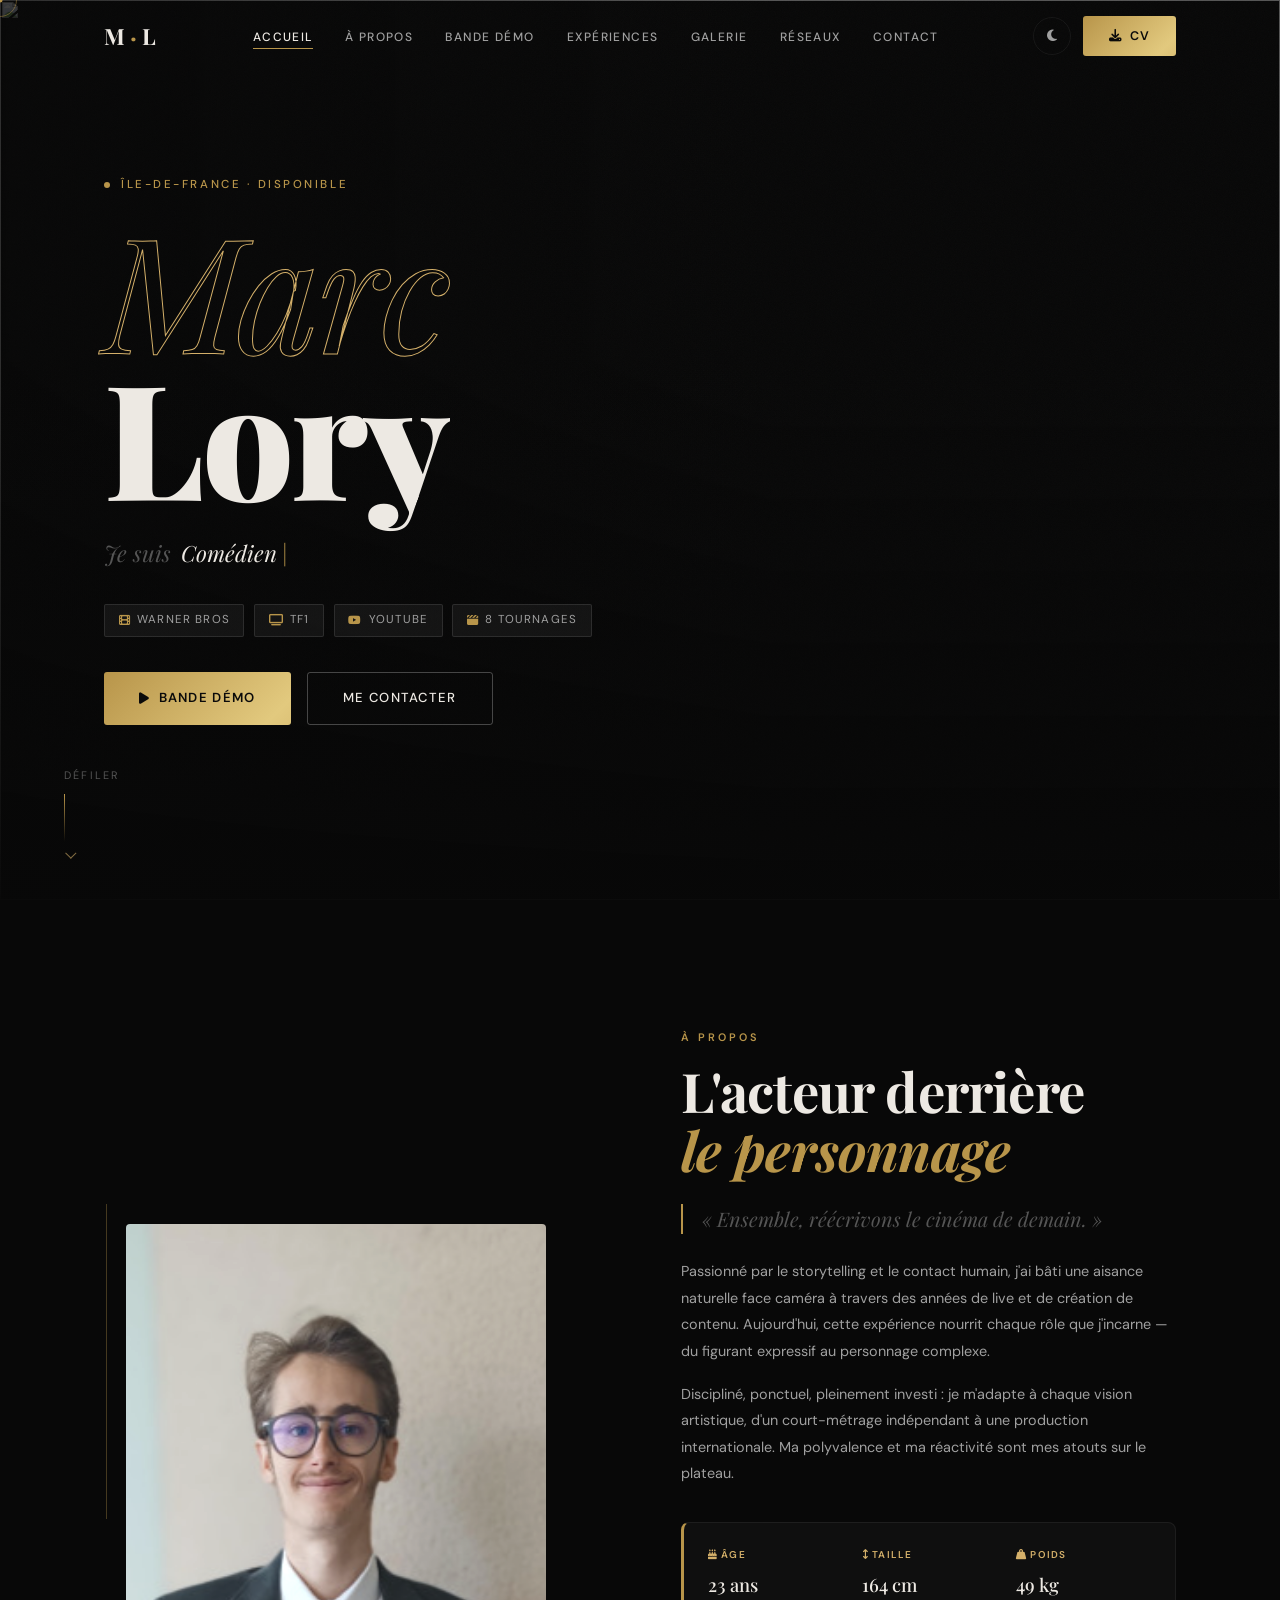
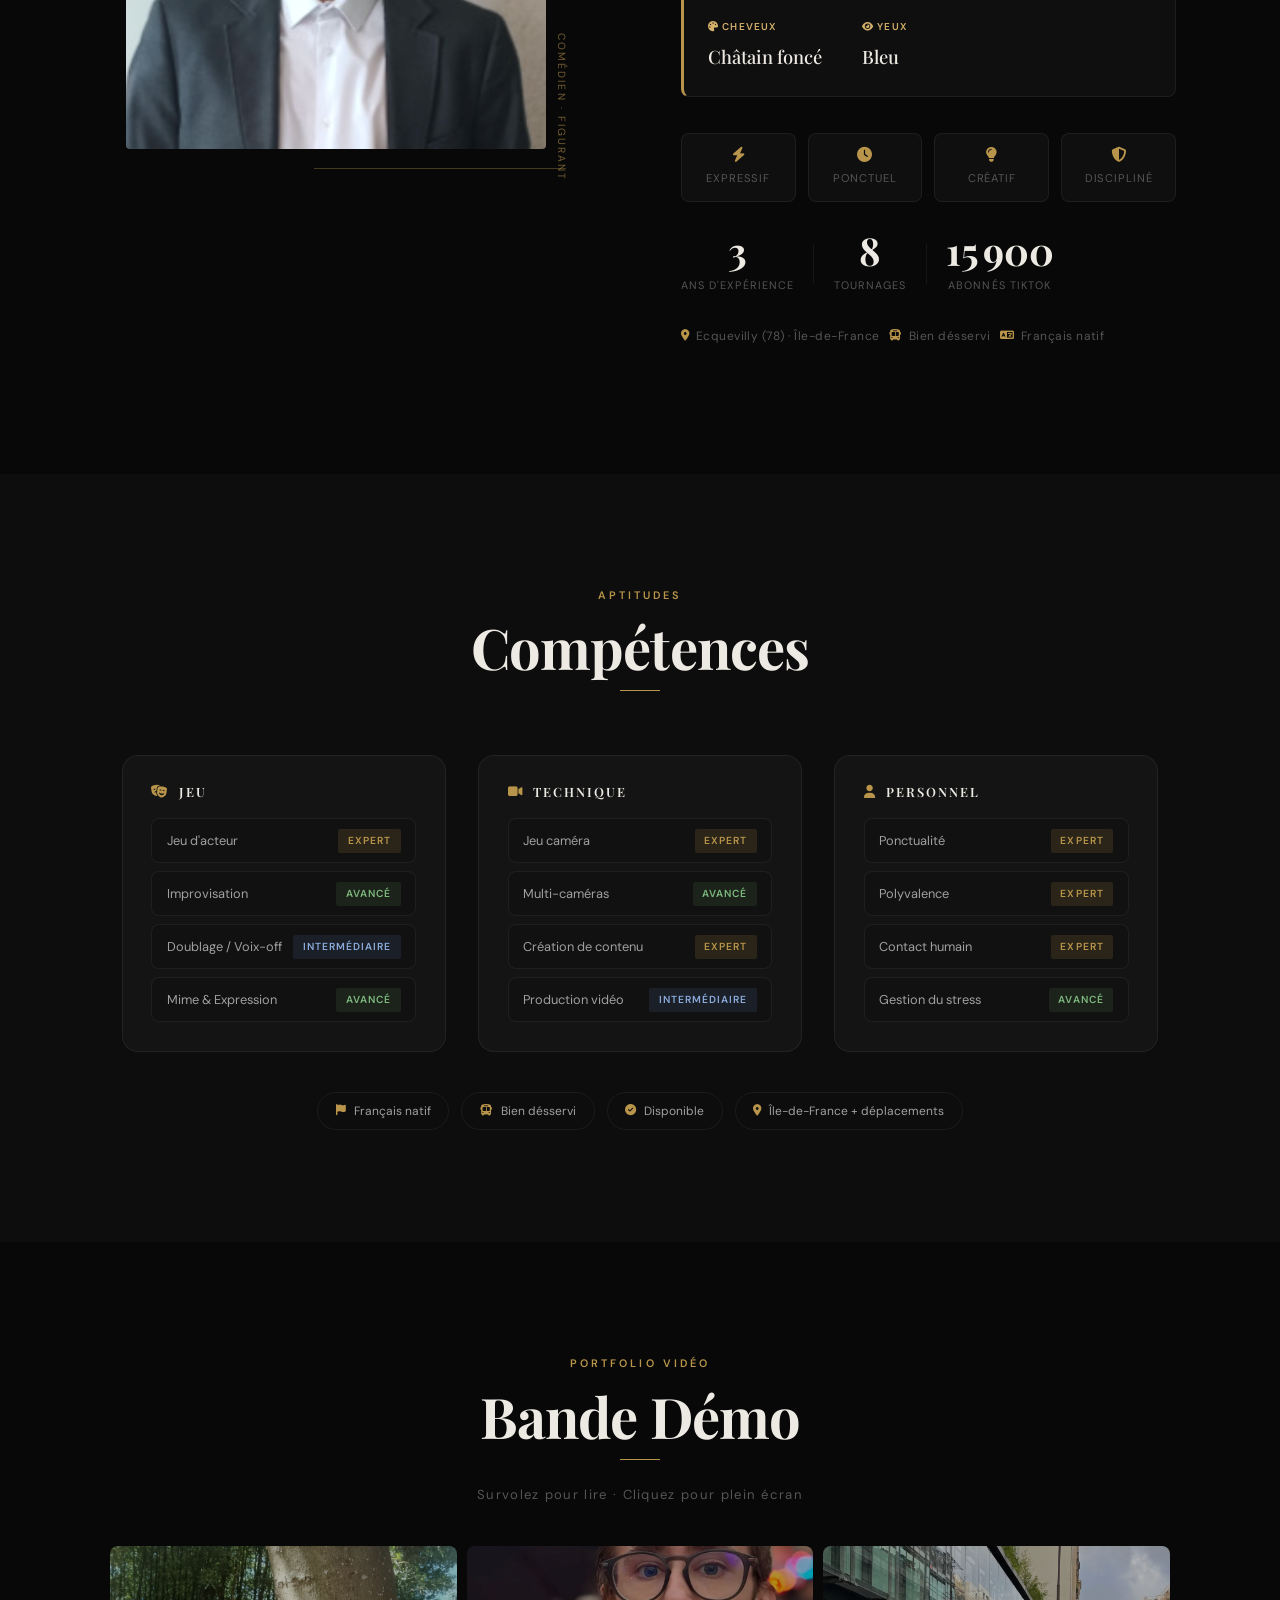
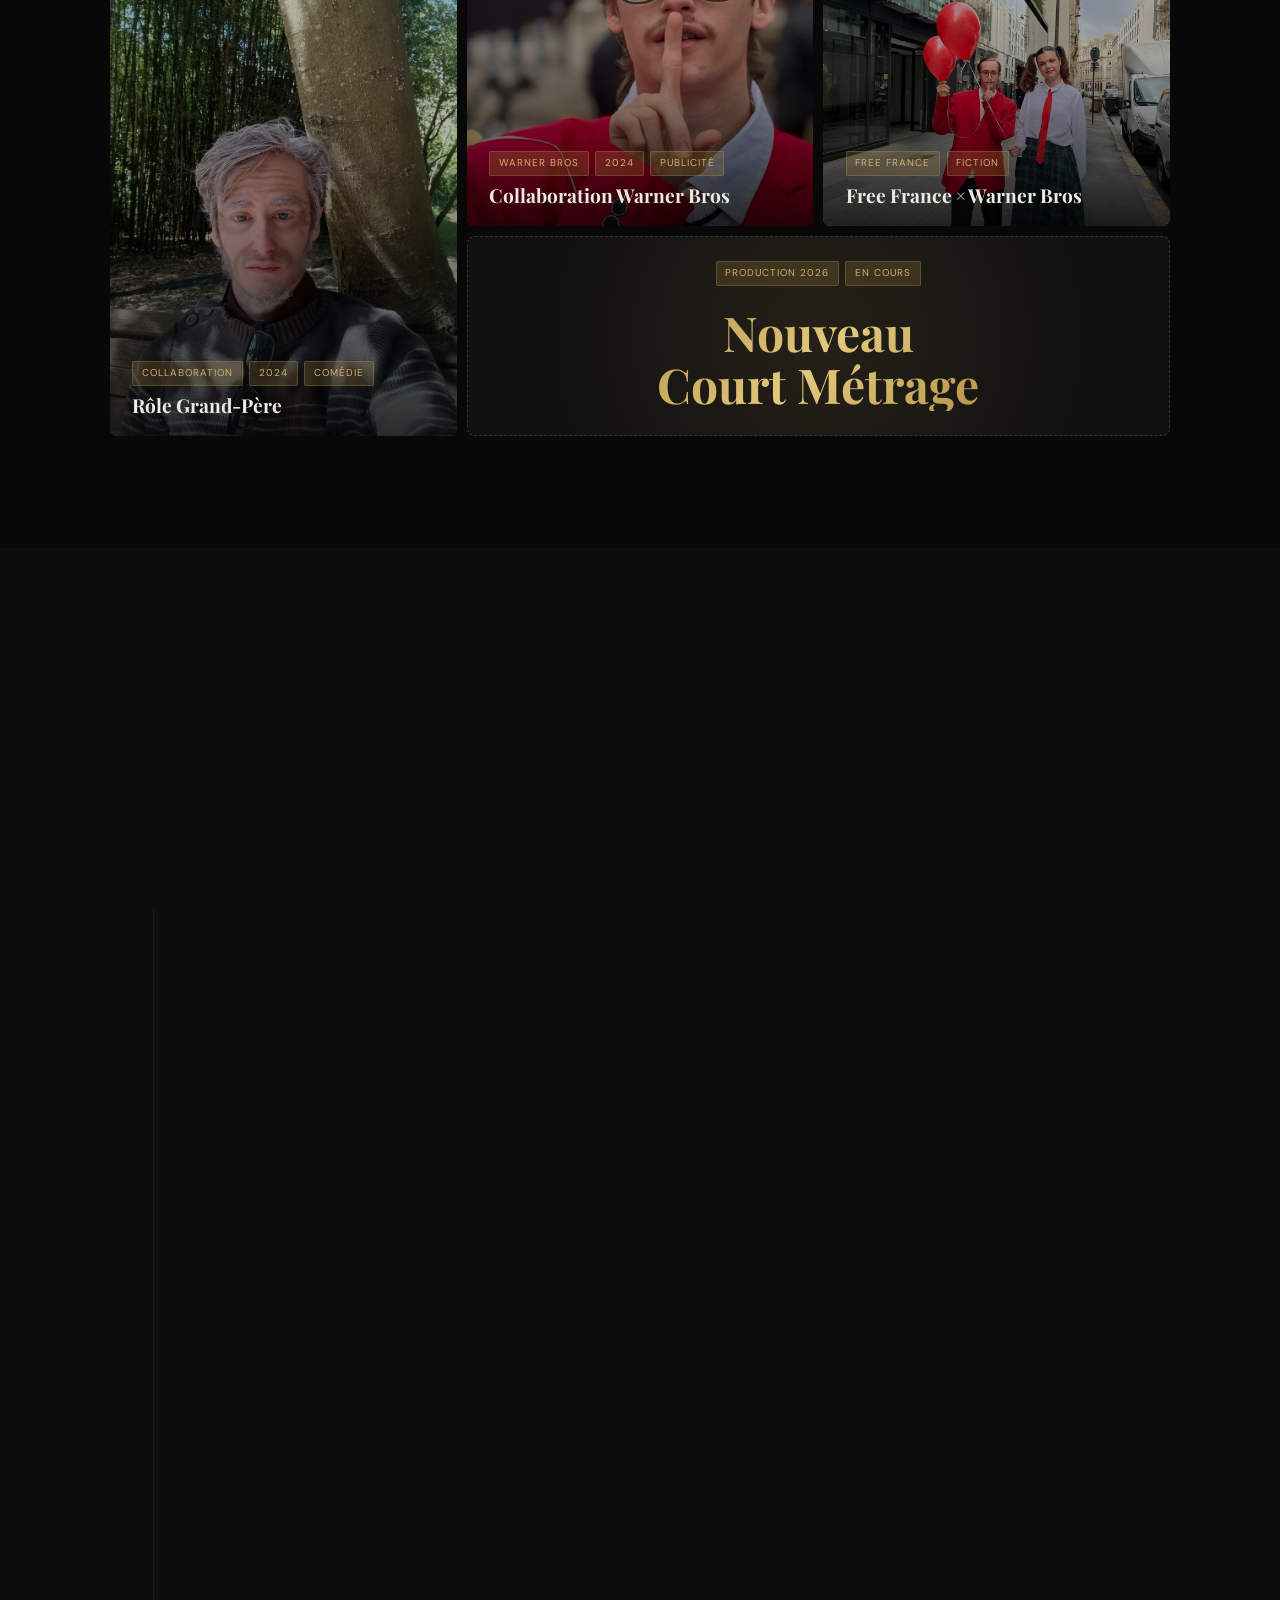
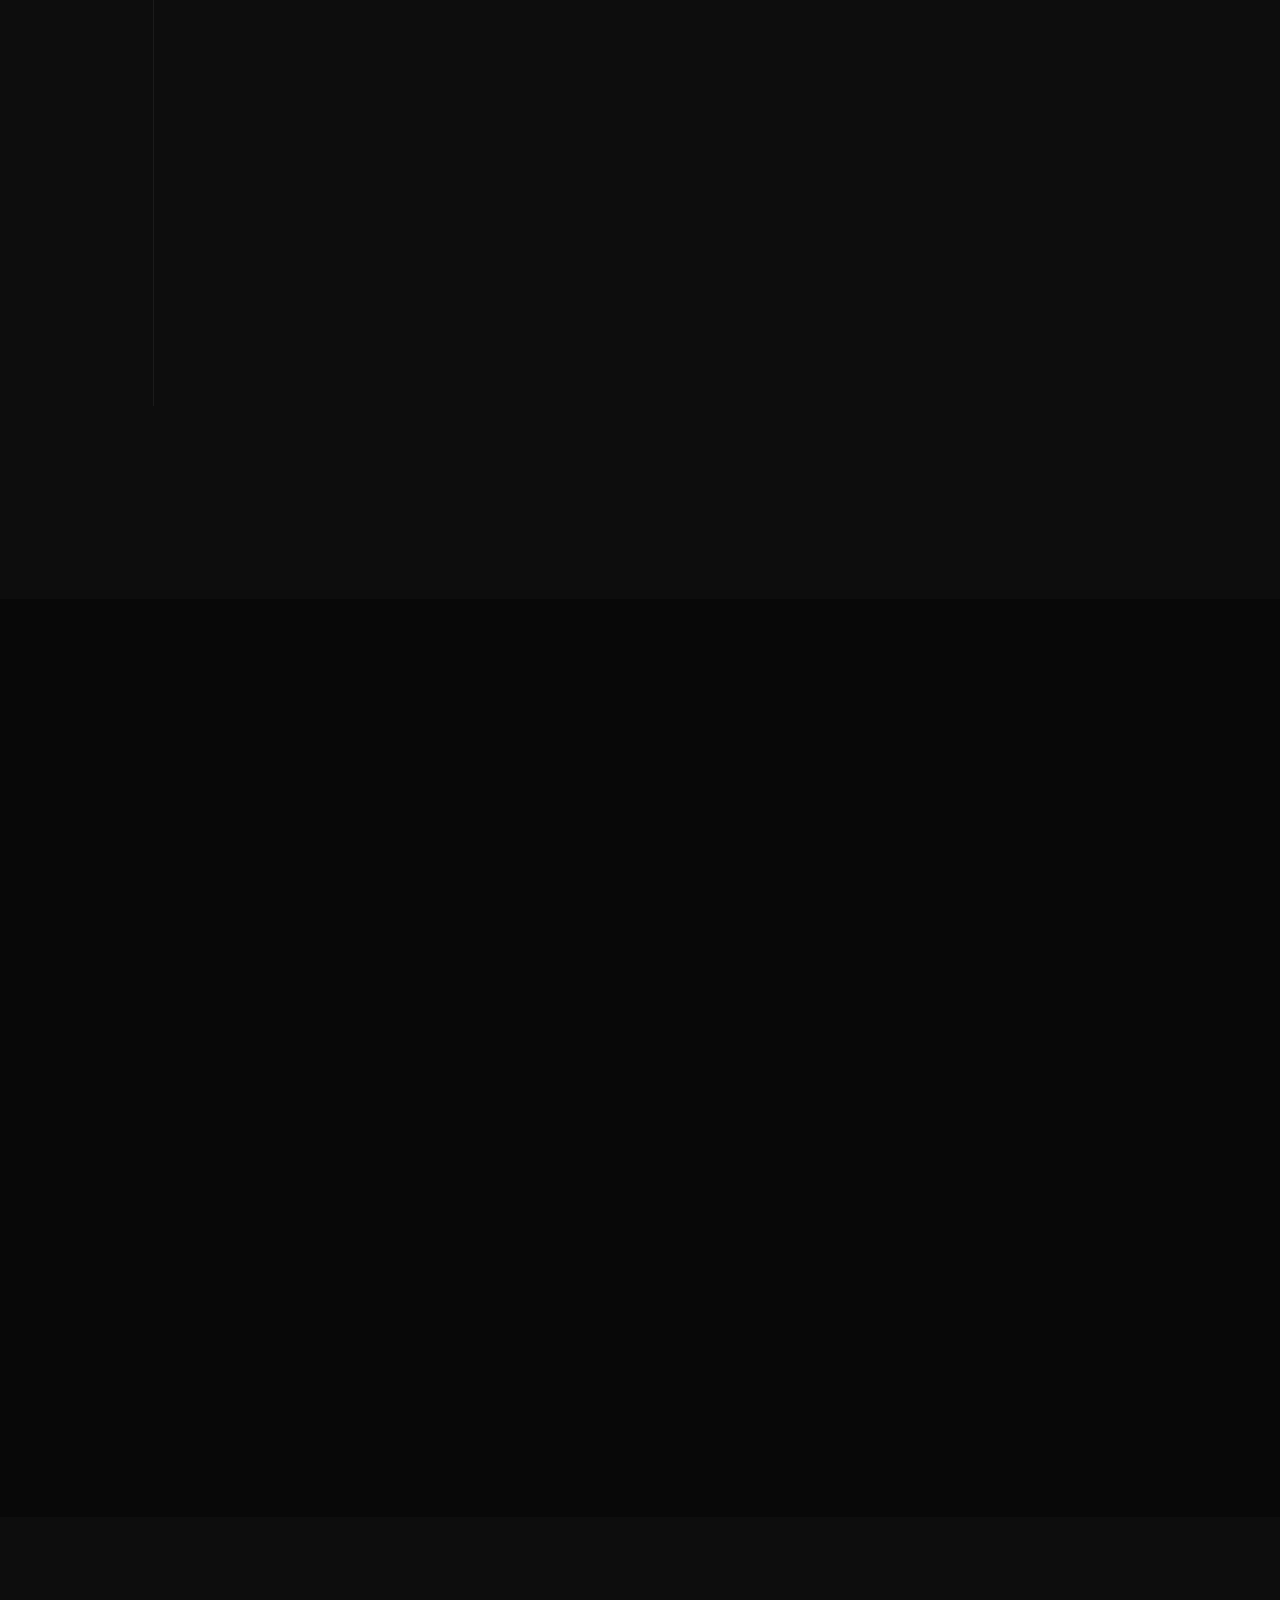
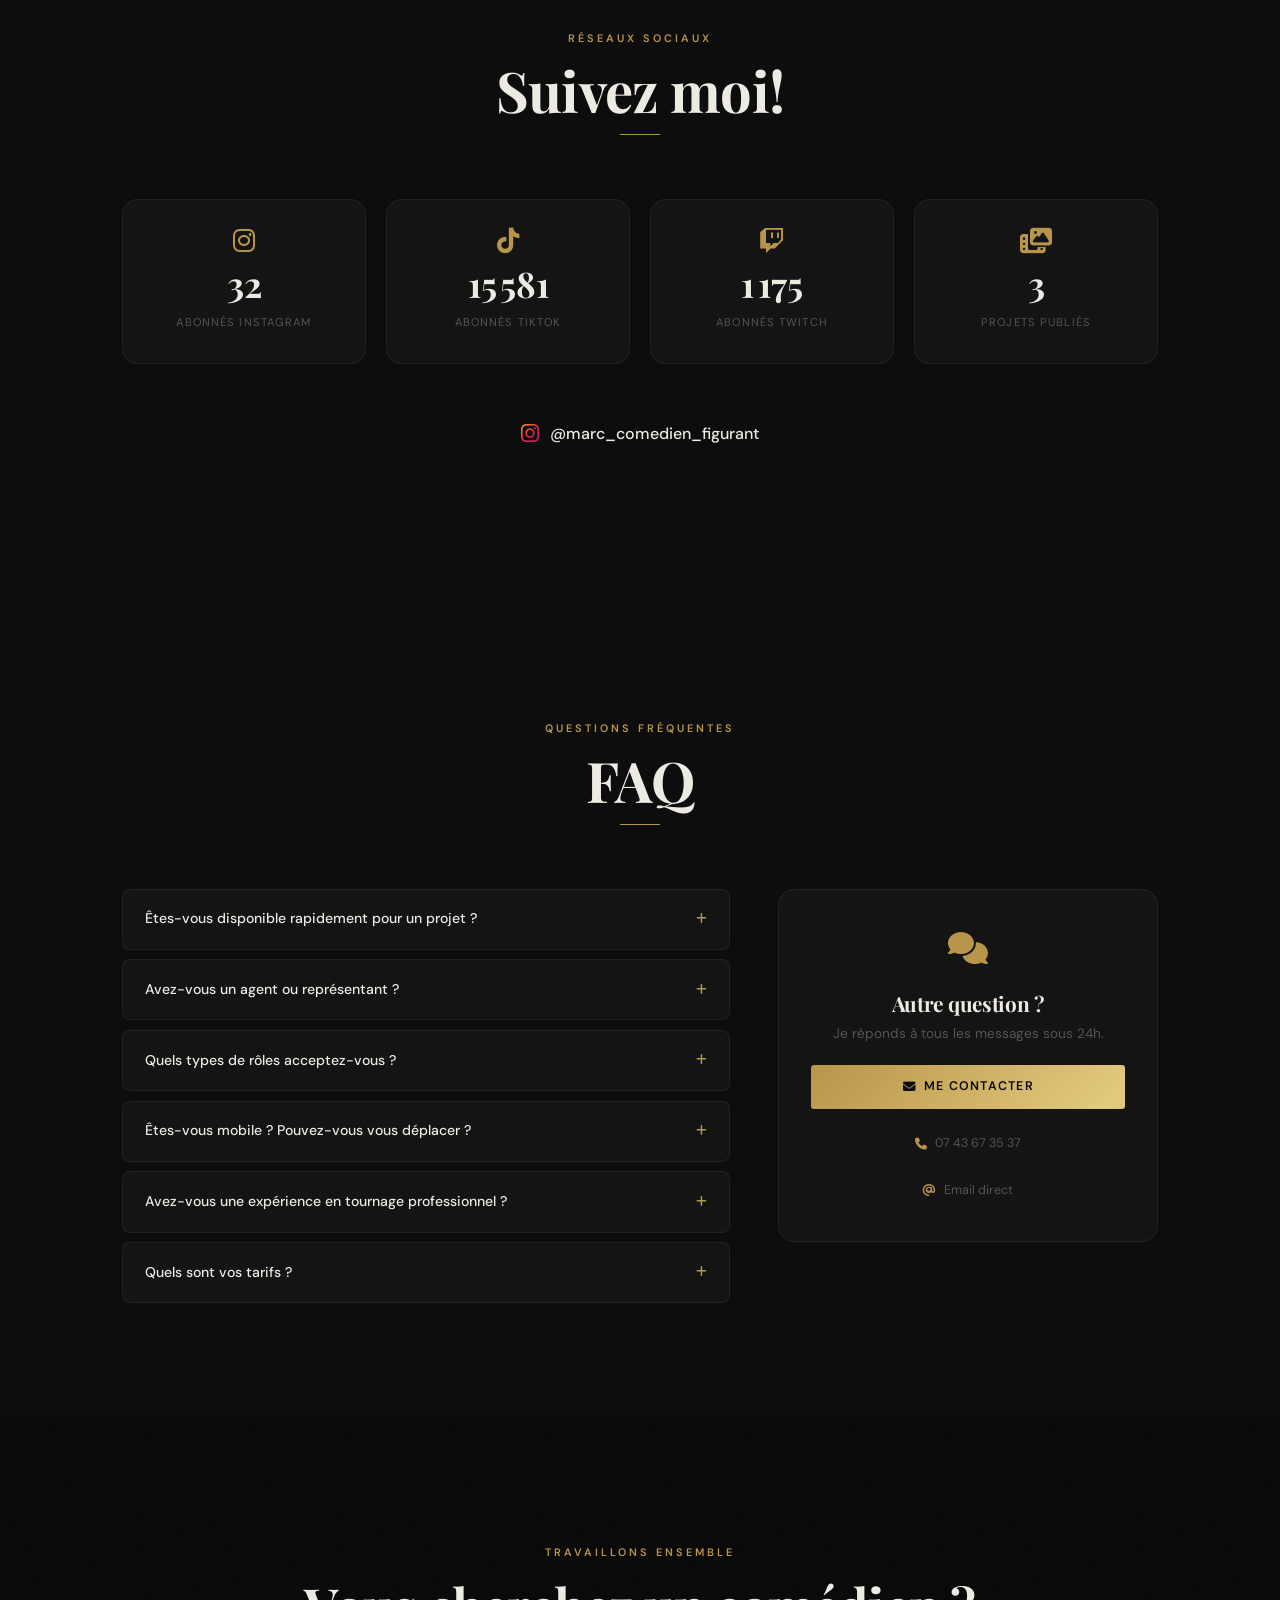
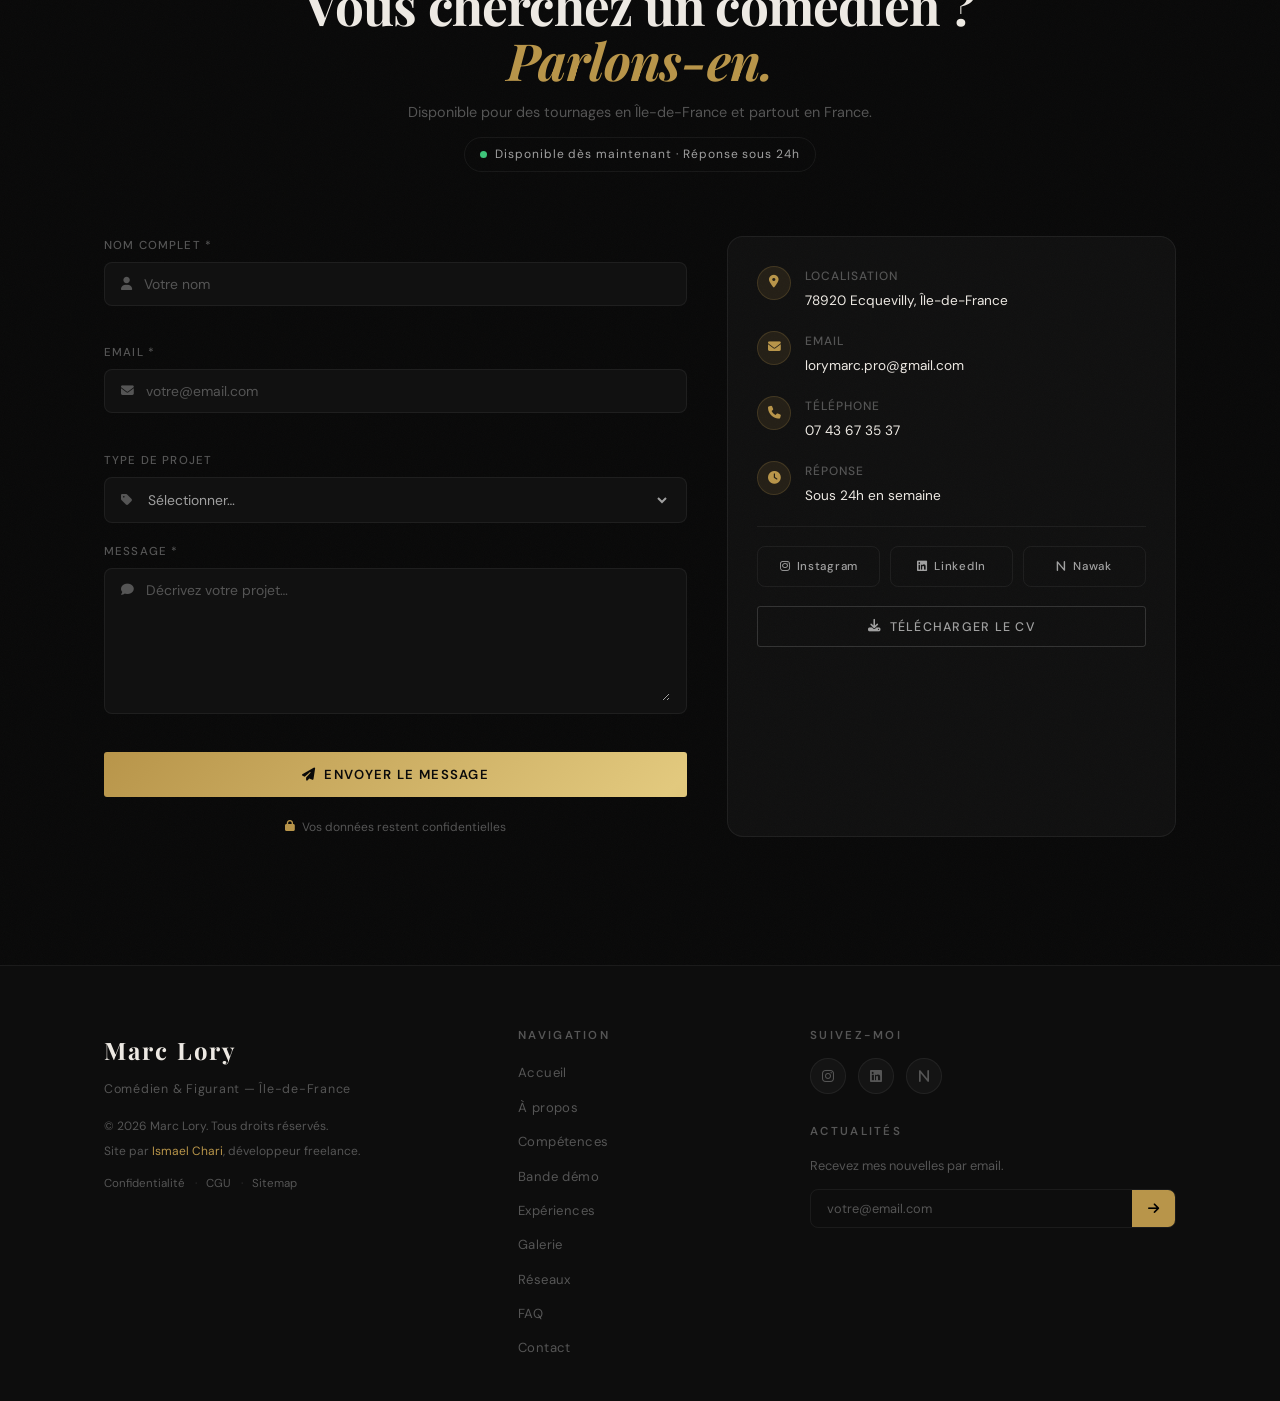
==== commit e14f843c: "Update number of tournages from 5 to 8" ====
--- a/index.html
+++ b/index.html
@@ -130,7 +130,7 @@
           <span class="badge"><i class="fas fa-film"></i> Warner Bros</span>
           <span class="badge"><i class="fas fa-tv"></i> TF1</span>
           <span class="badge"><i class="fab fa-youtube"></i> YouTube</span>
-          <span class="badge"><i class="fas fa-clapperboard"></i> 5 tournages</span>
+          <span class="badge"><i class="fas fa-clapperboard"></i> 8 tournages</span>
         </div>
         <div class="hero-cta rh" style="--d:1.05s">
           <a href="#showreel" class="btn btn-gold btn-lg"><i class="fas fa-play"></i> Bande démo</a>
@@ -217,7 +217,7 @@
             </div>
             <div class="stat-sep" aria-hidden="true"></div>
             <div class="stat-item">
-              <span class="stat-num" data-target="5">0</span>
+              <span class="stat-num" data-target="8">0</span>
               <span class="stat-lbl">Tournages</span>
             </div>
             <div class="stat-sep" aria-hidden="true"></div>
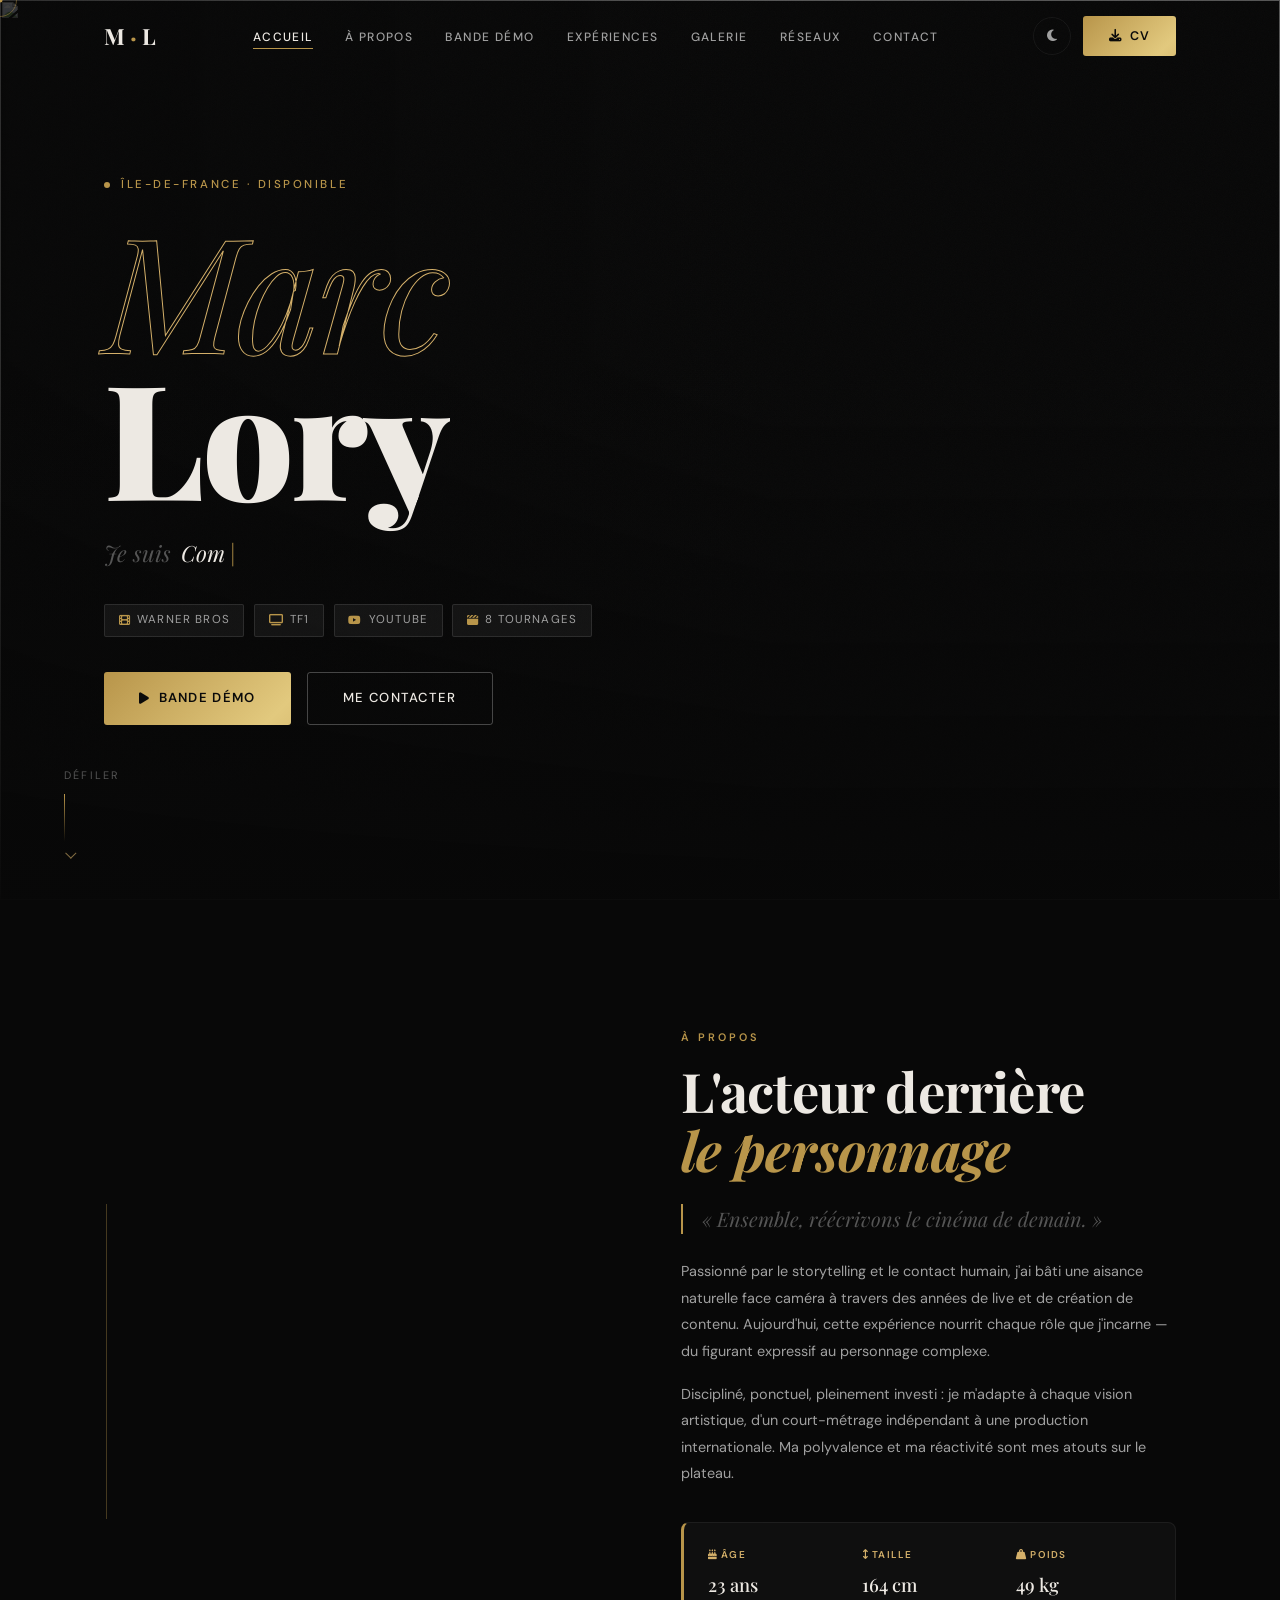
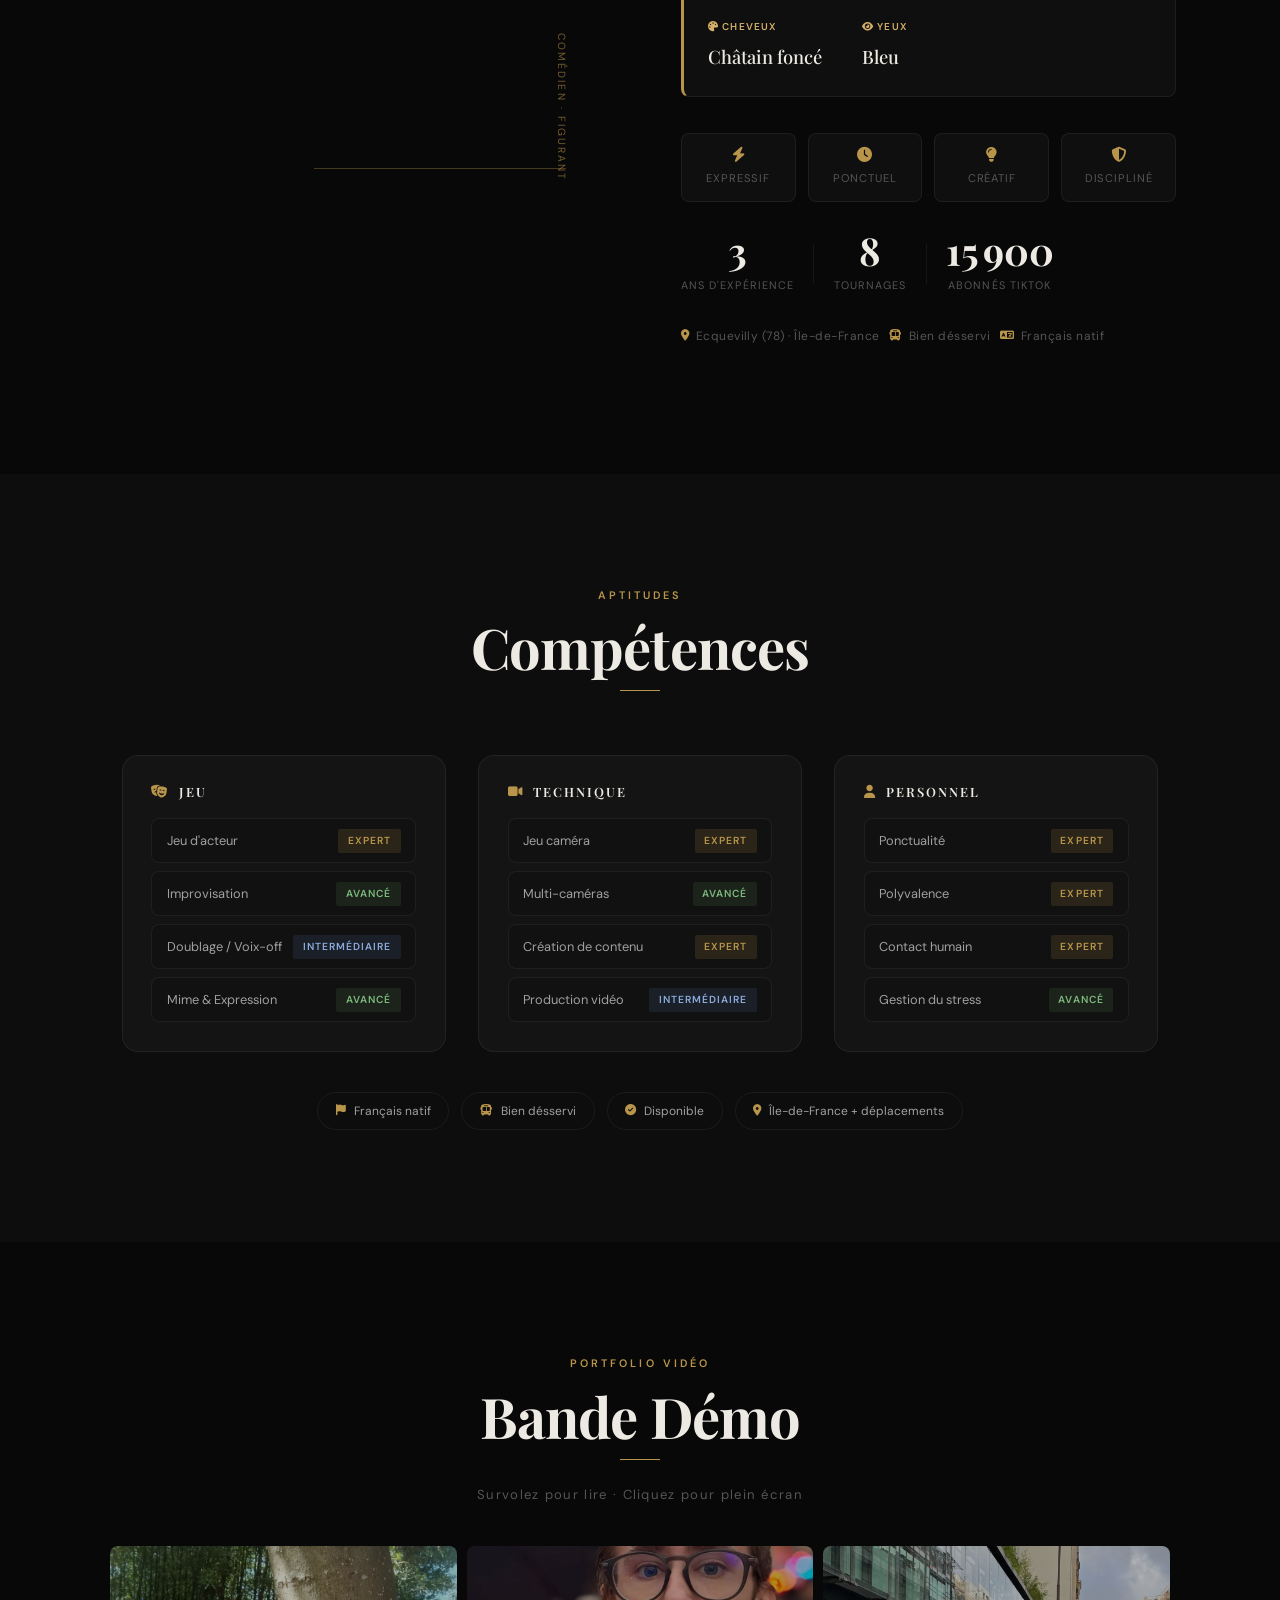
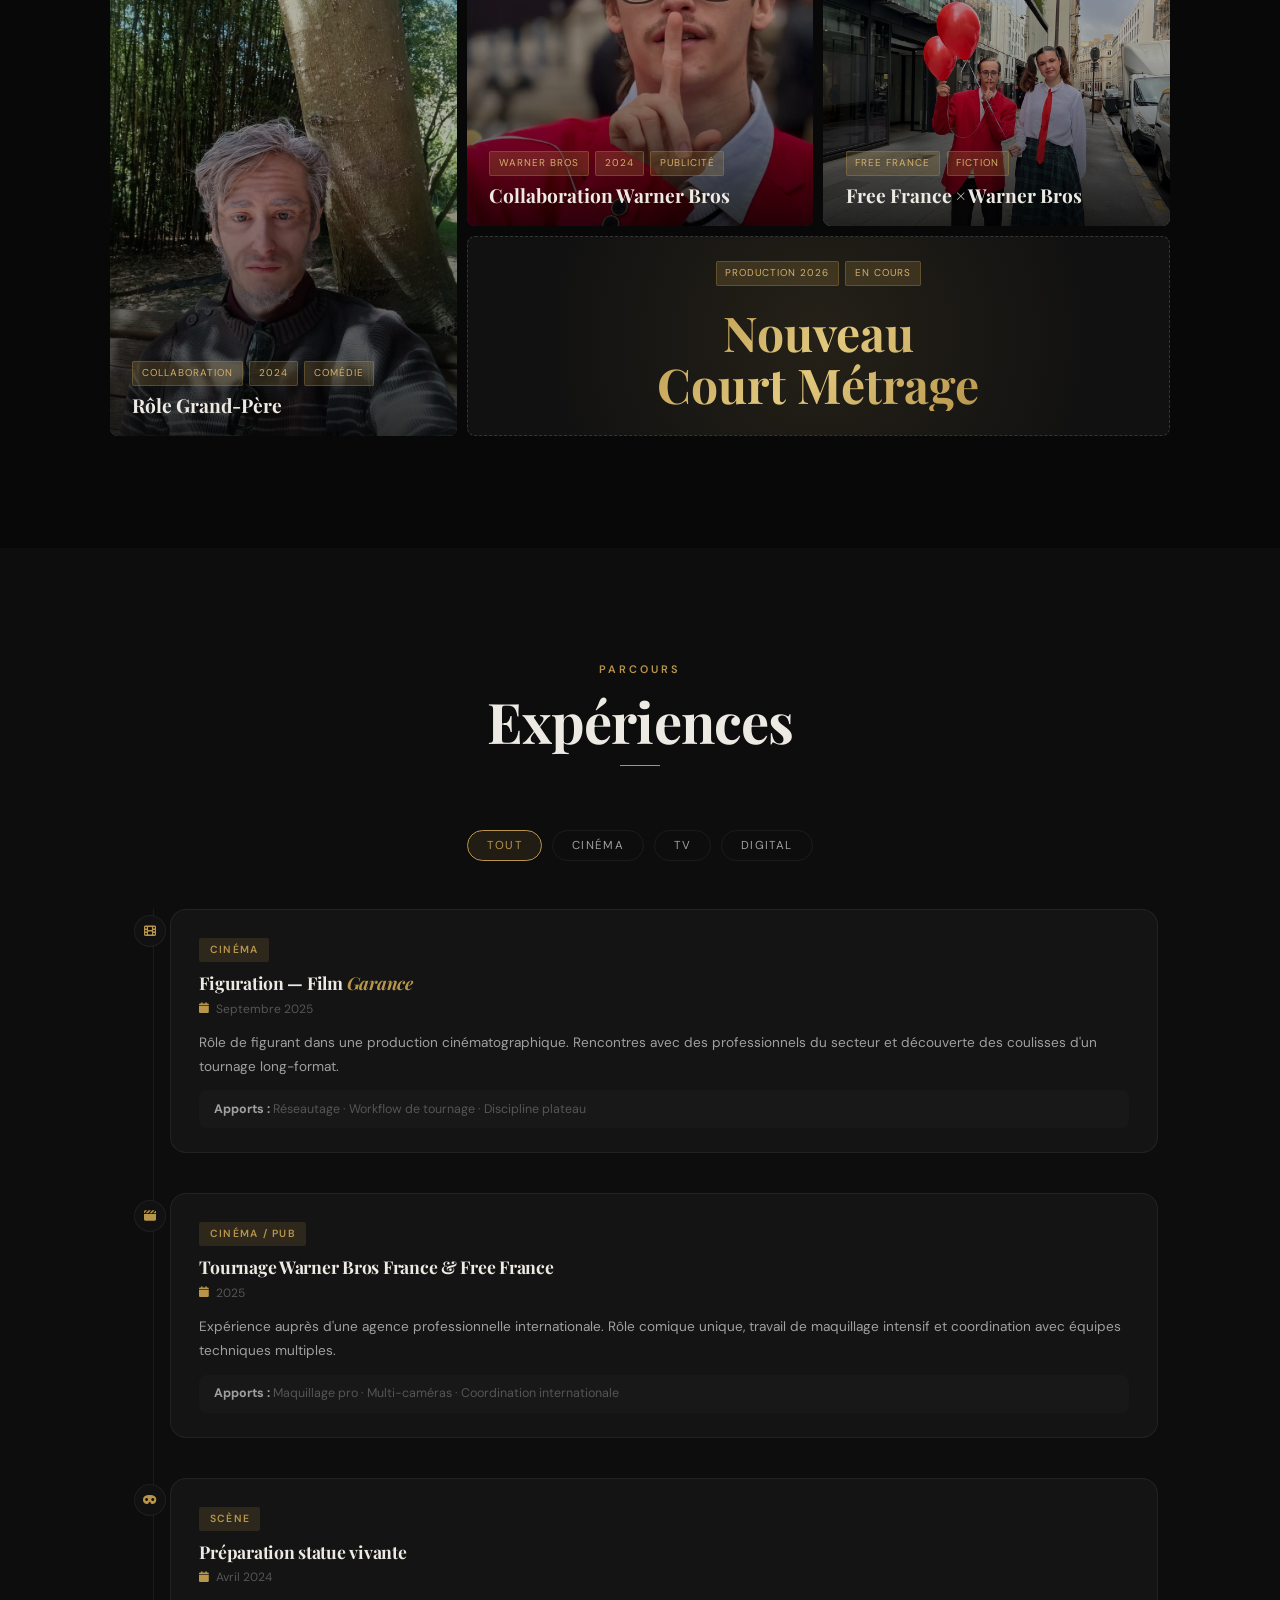
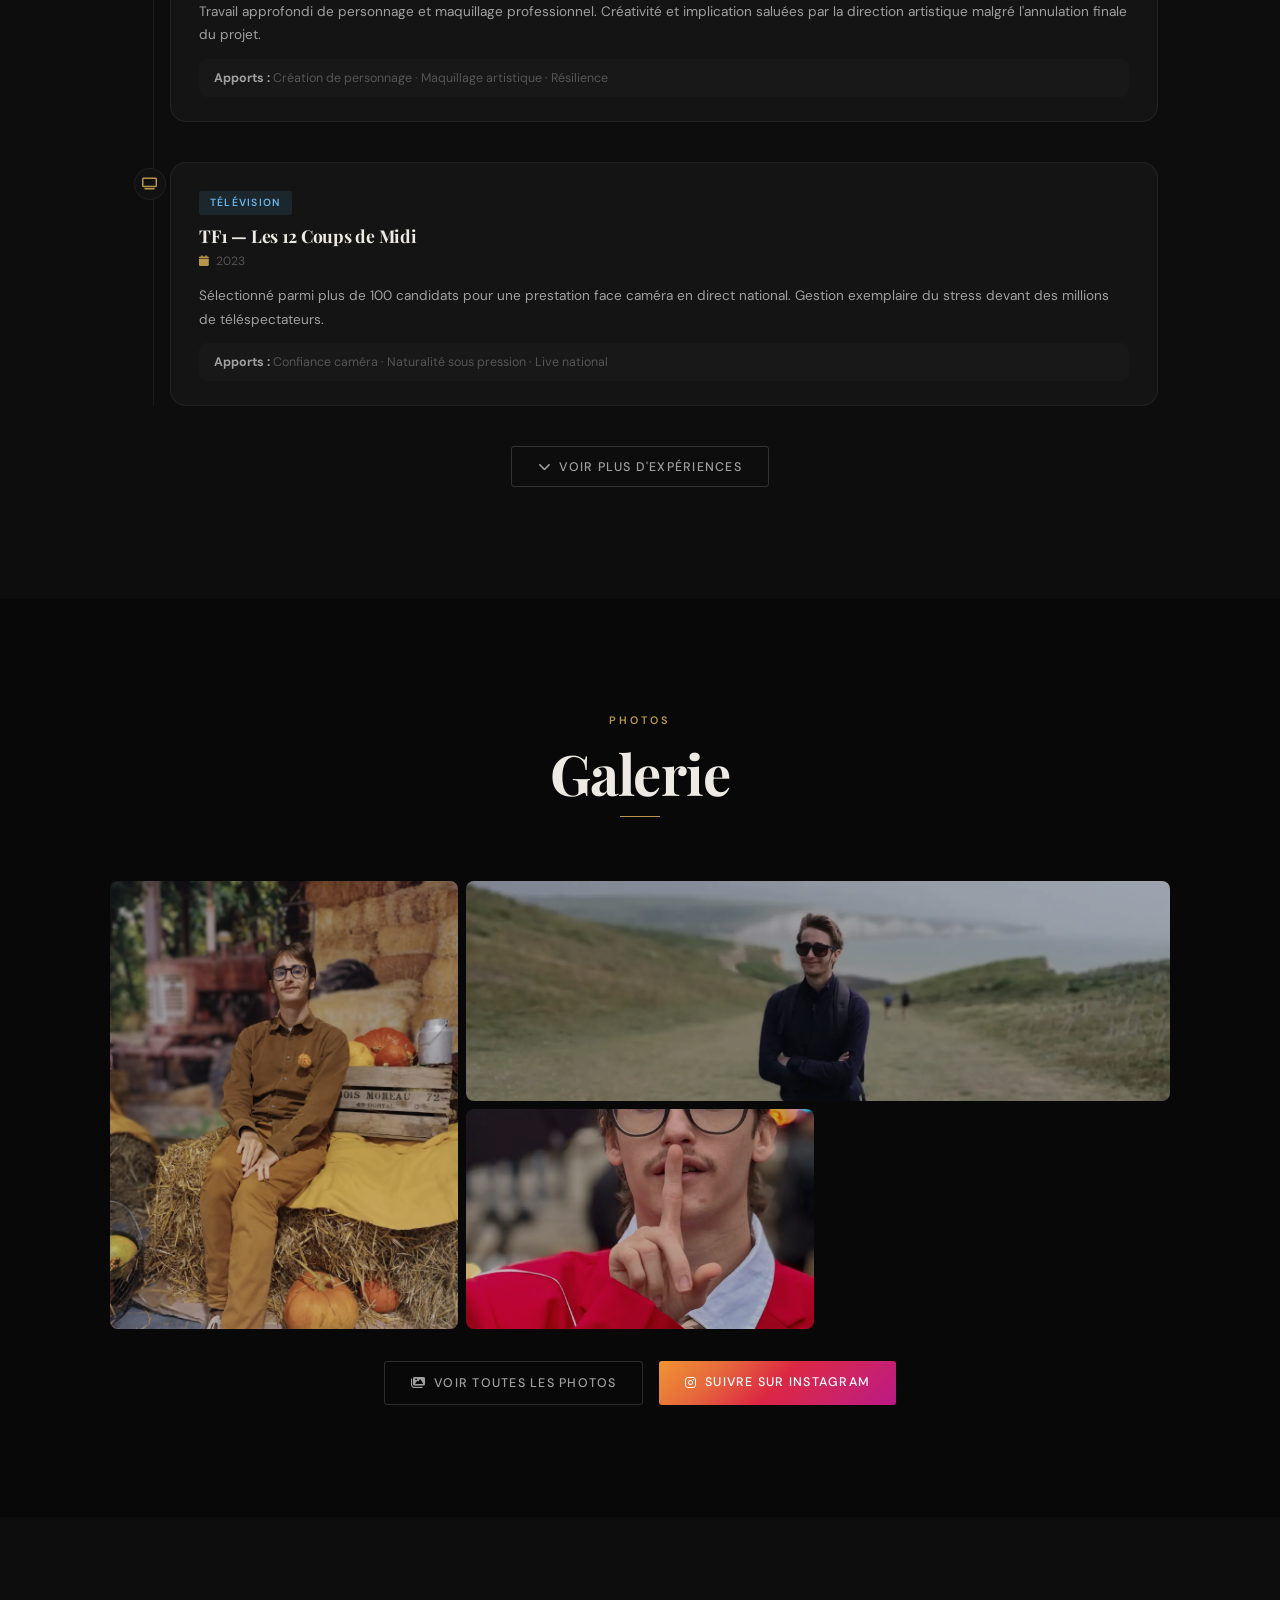
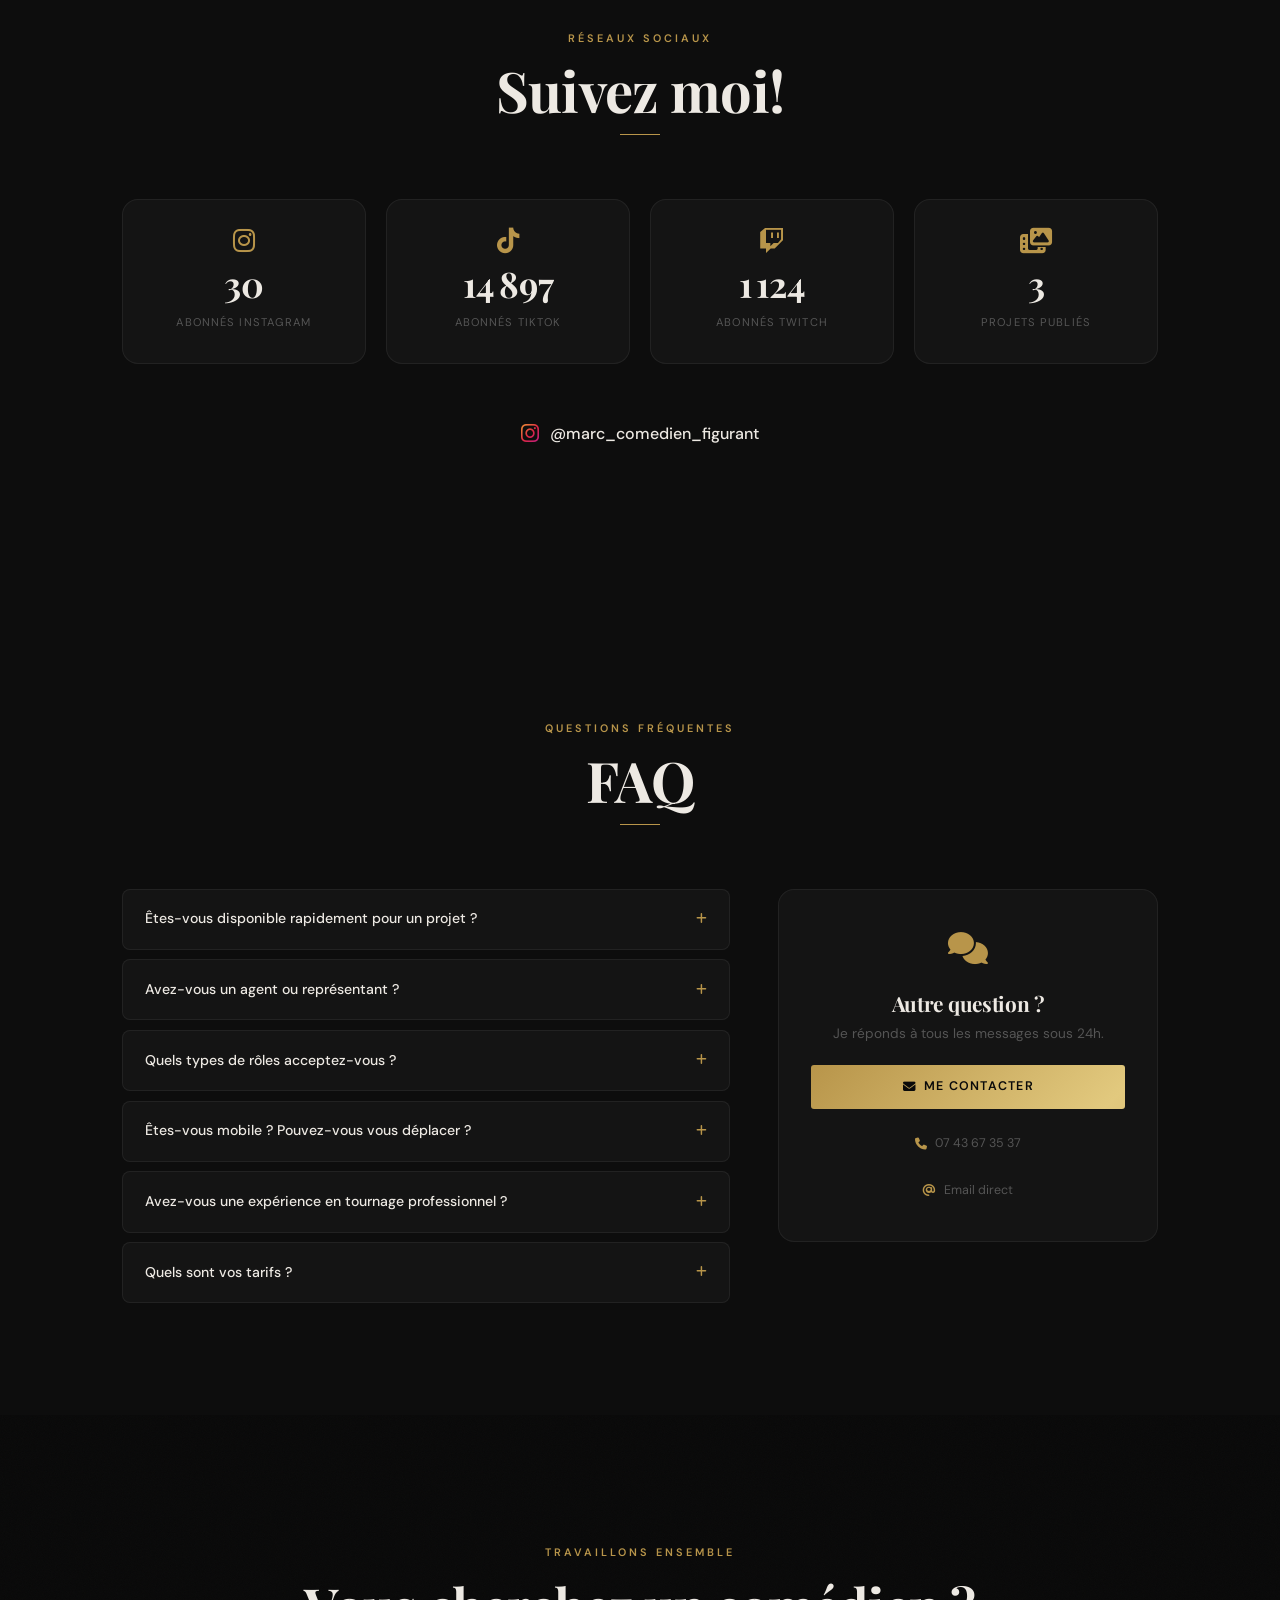
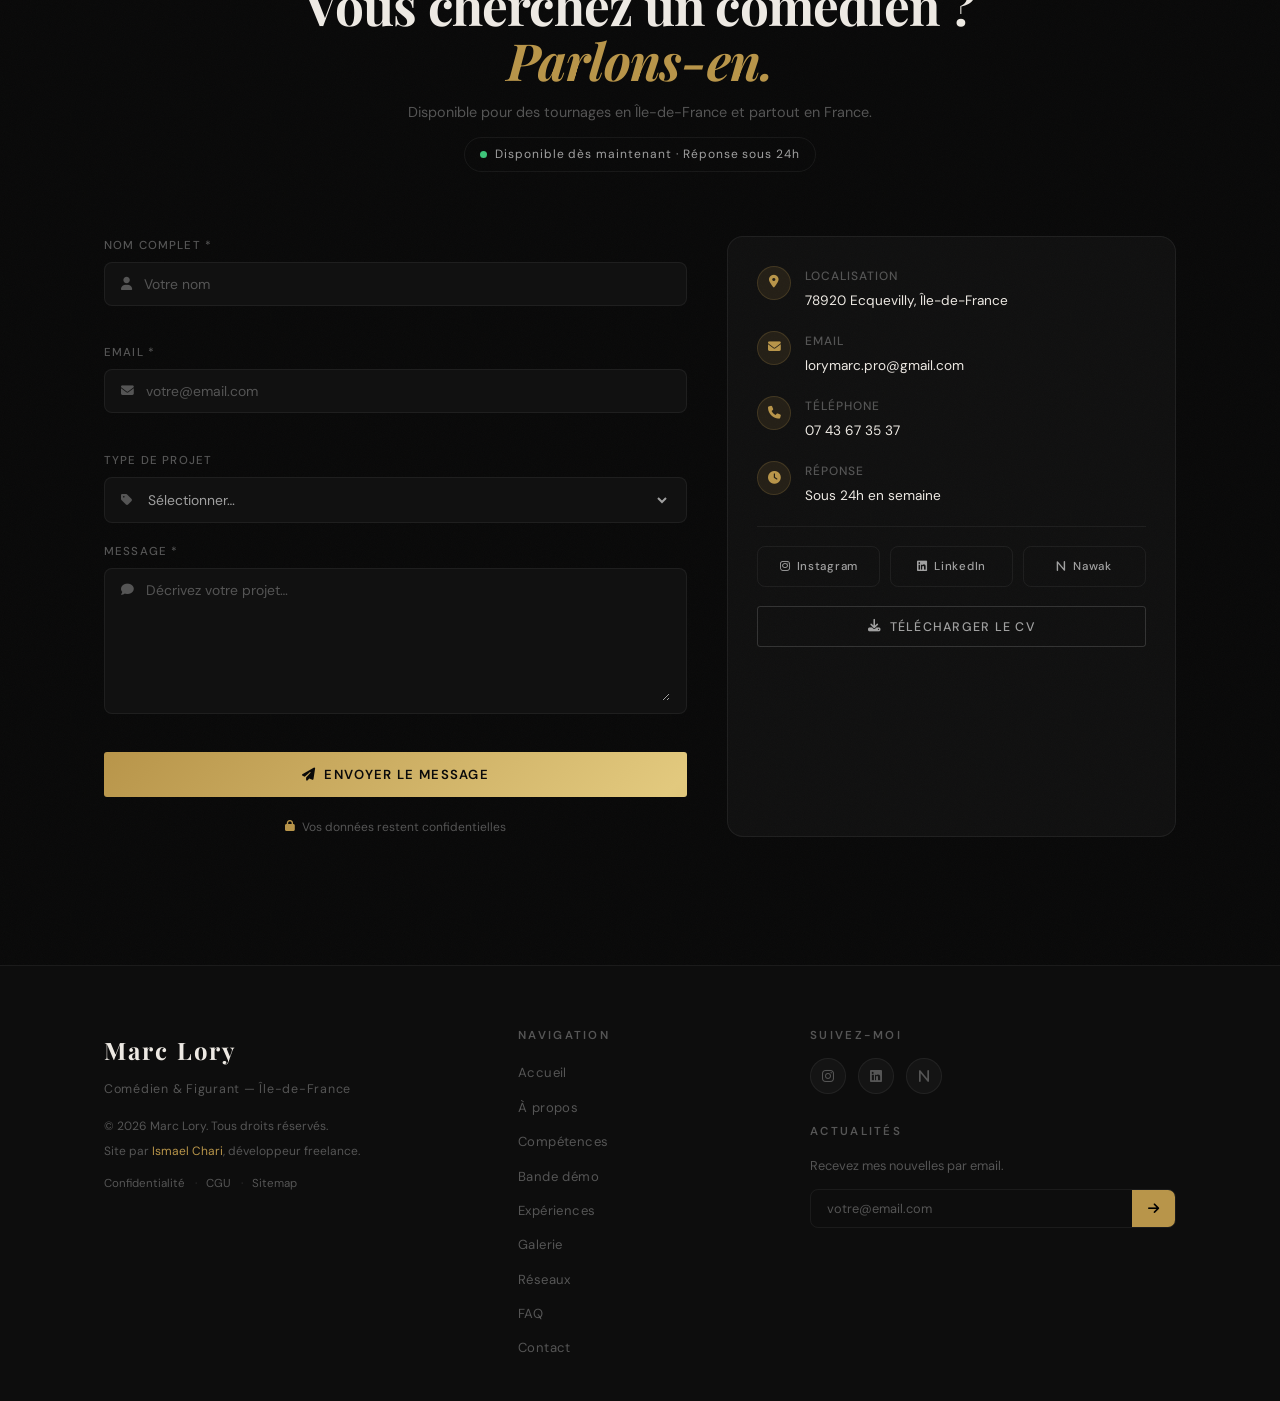
==== commit 1e27e9dc: "Update index.html" ====
--- a/index.html
+++ b/index.html
@@ -151,7 +151,7 @@
         <div class="about-visual reveal">
           <div class="about-photo-frame">
             <img
-              src="public/images/Portrait.webp"
+              src="public/images/Photo3.webp"
               alt="Portrait Marc Lory — Comédien & Figurant"
               loading="lazy"
               width="480"
